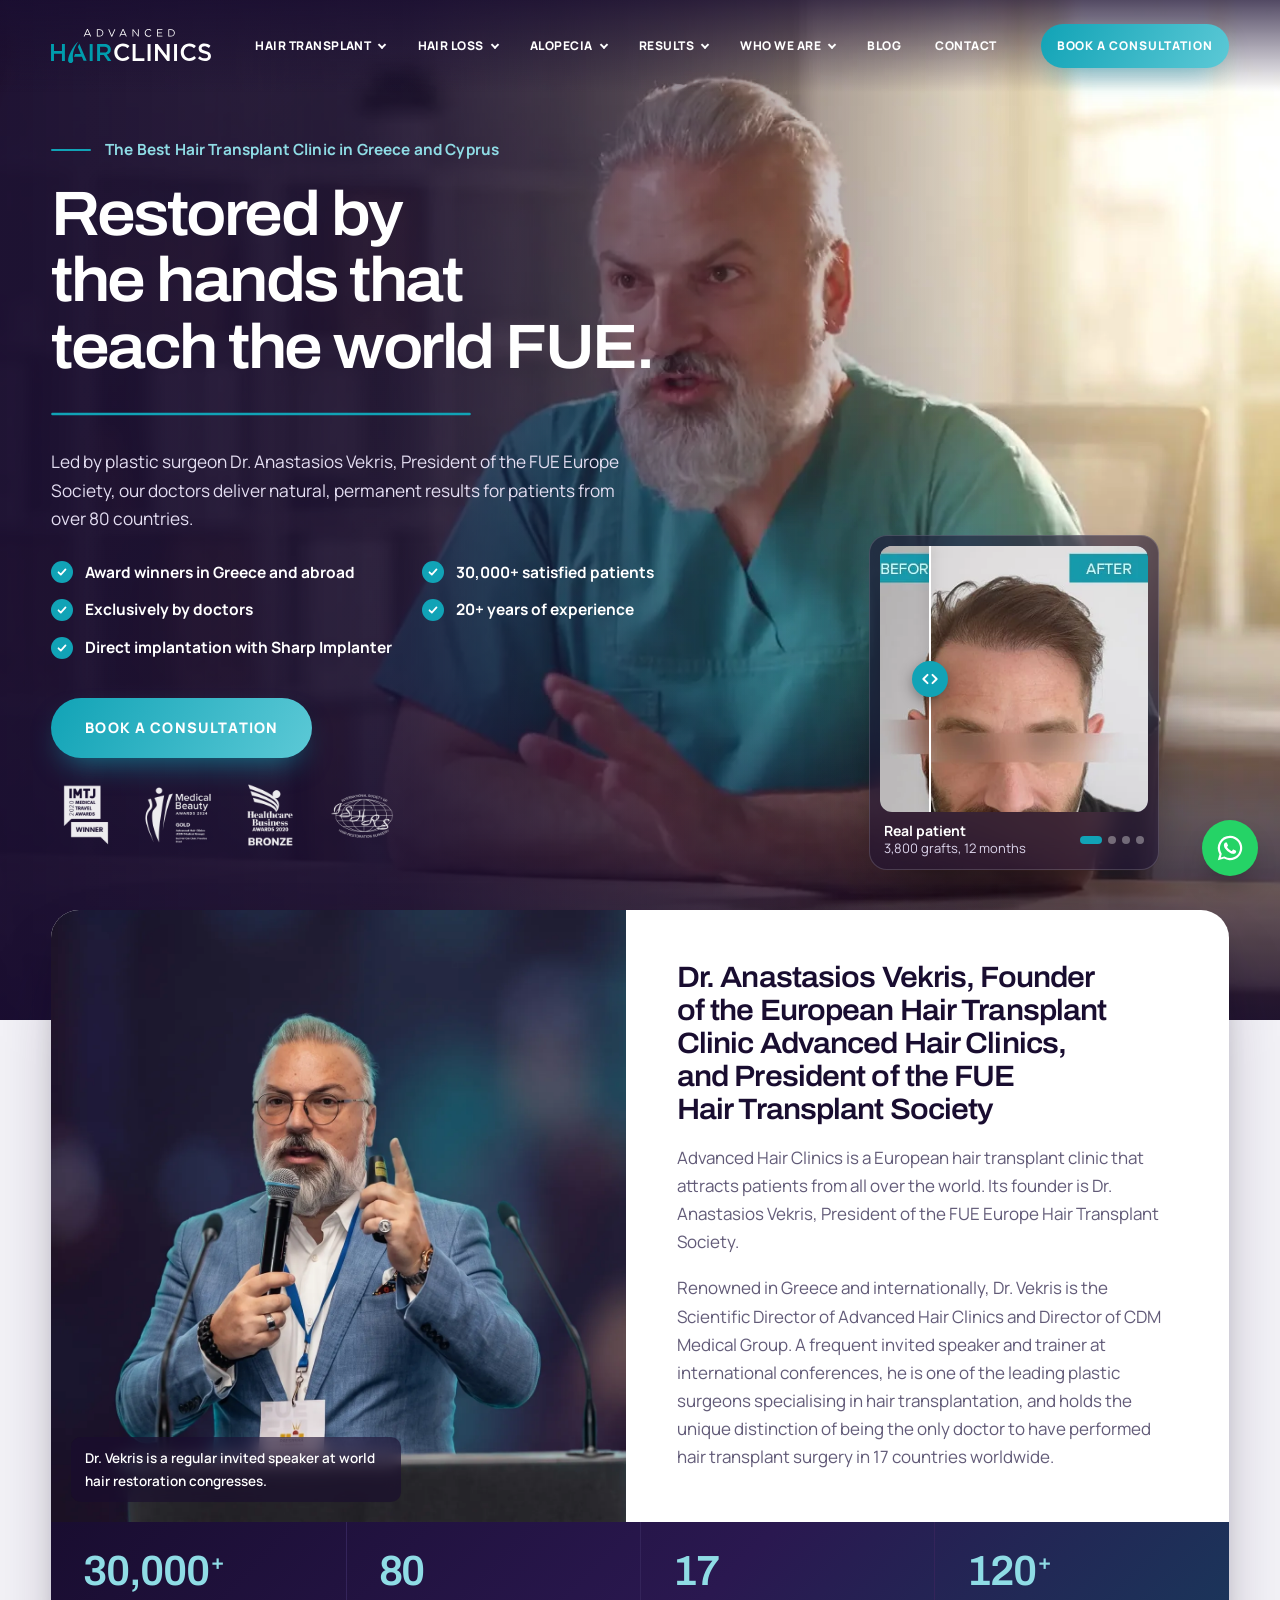
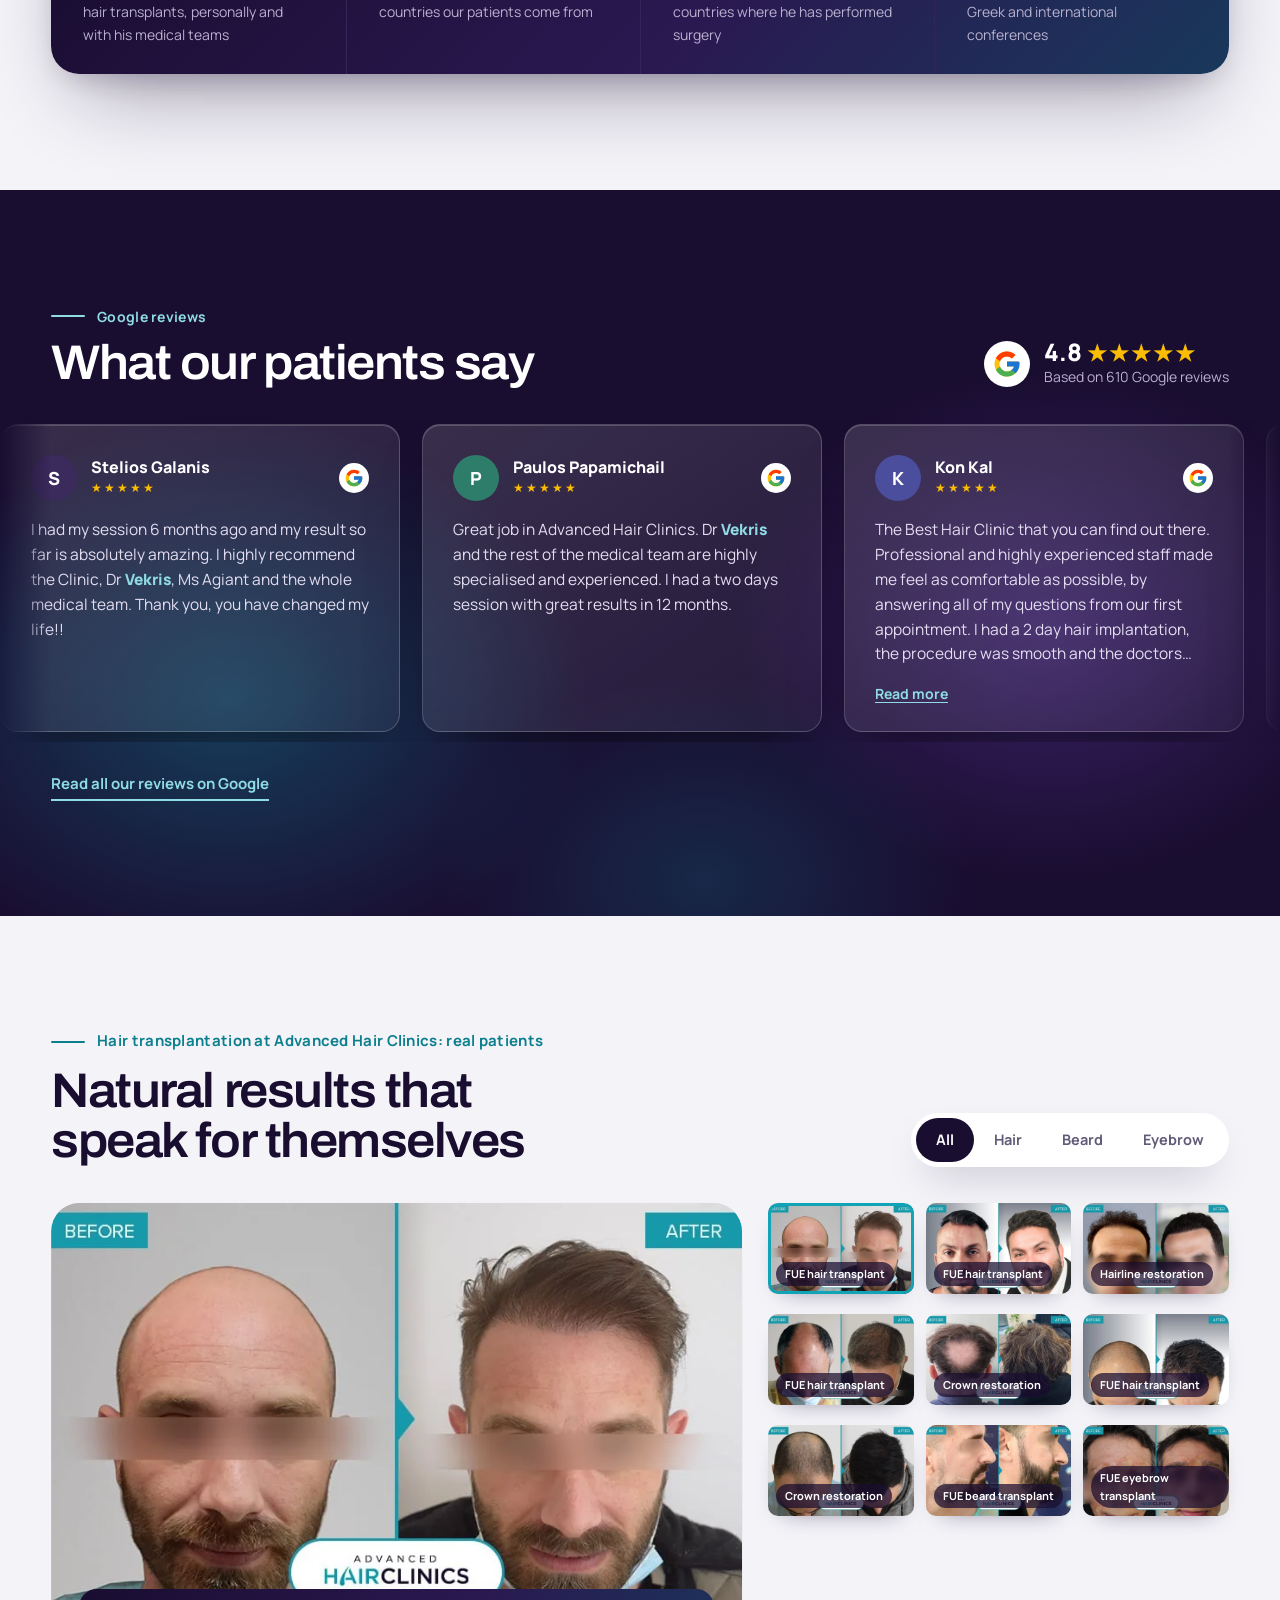
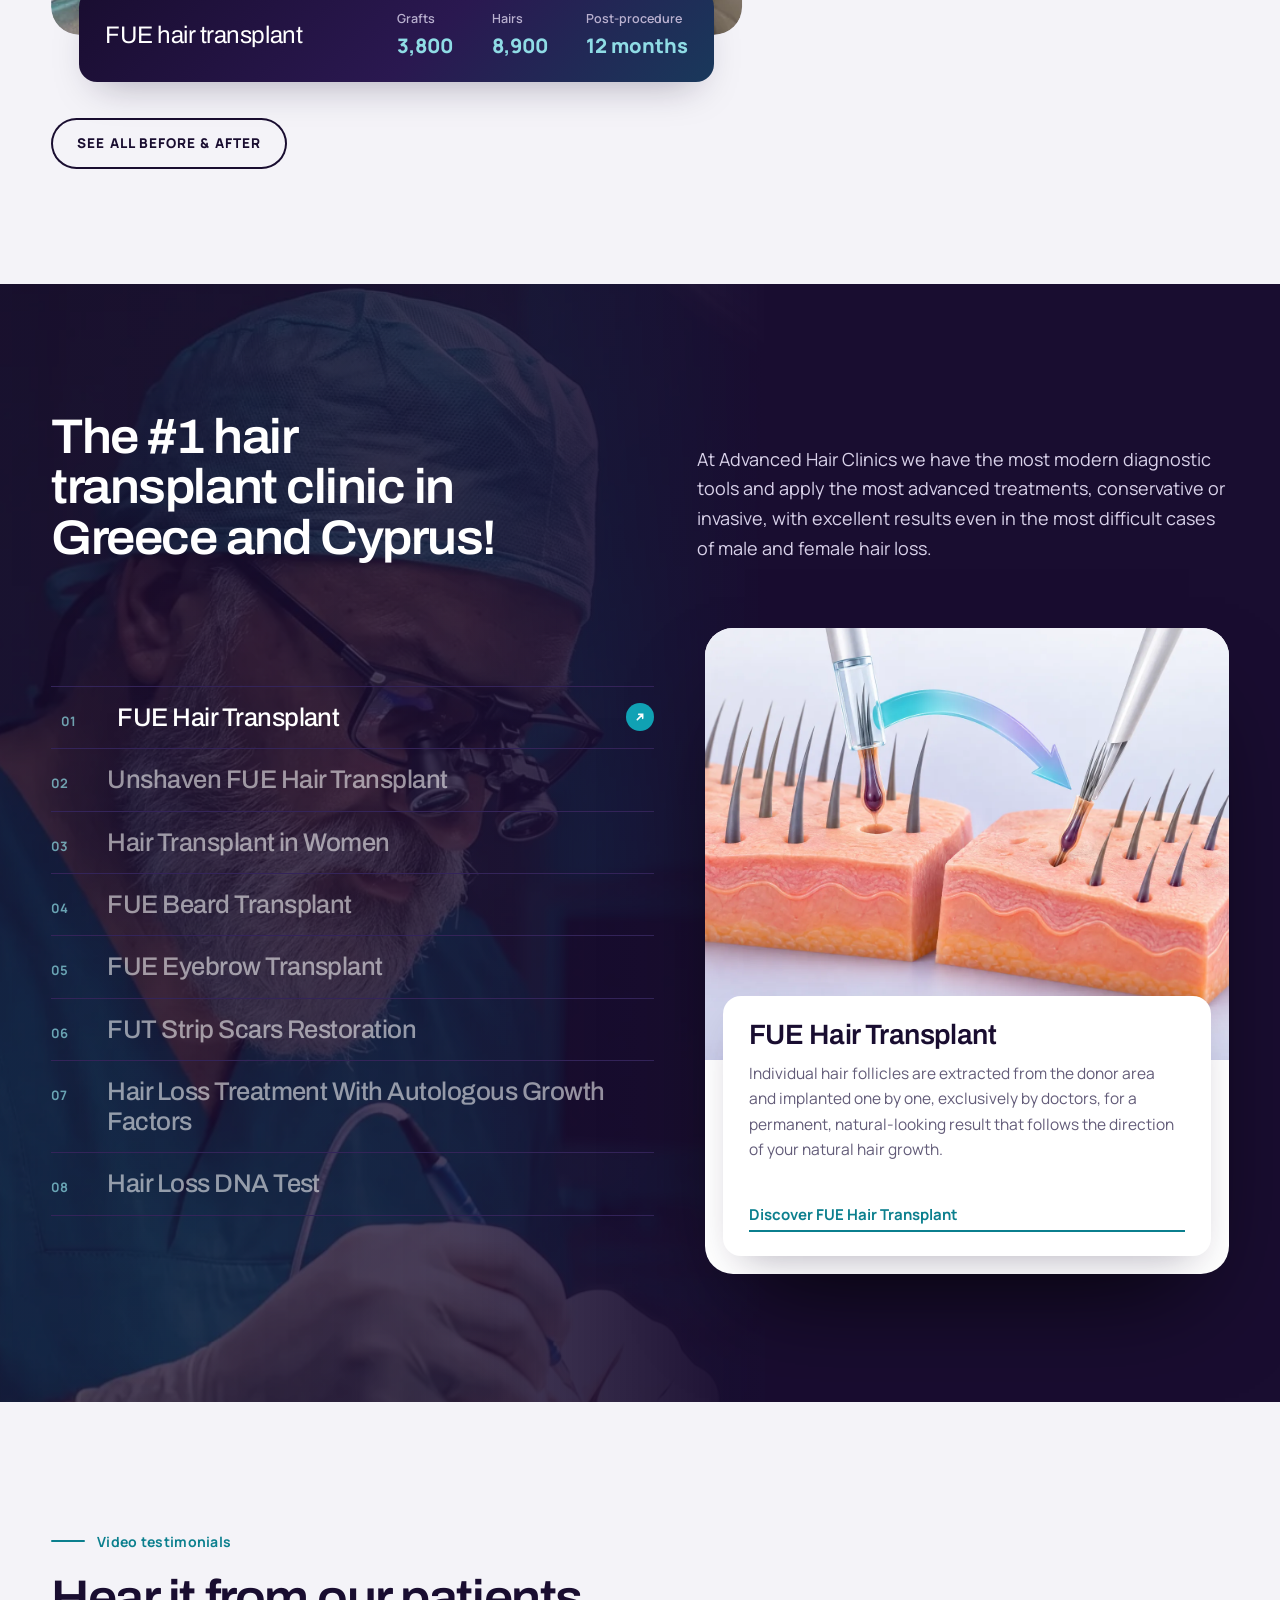
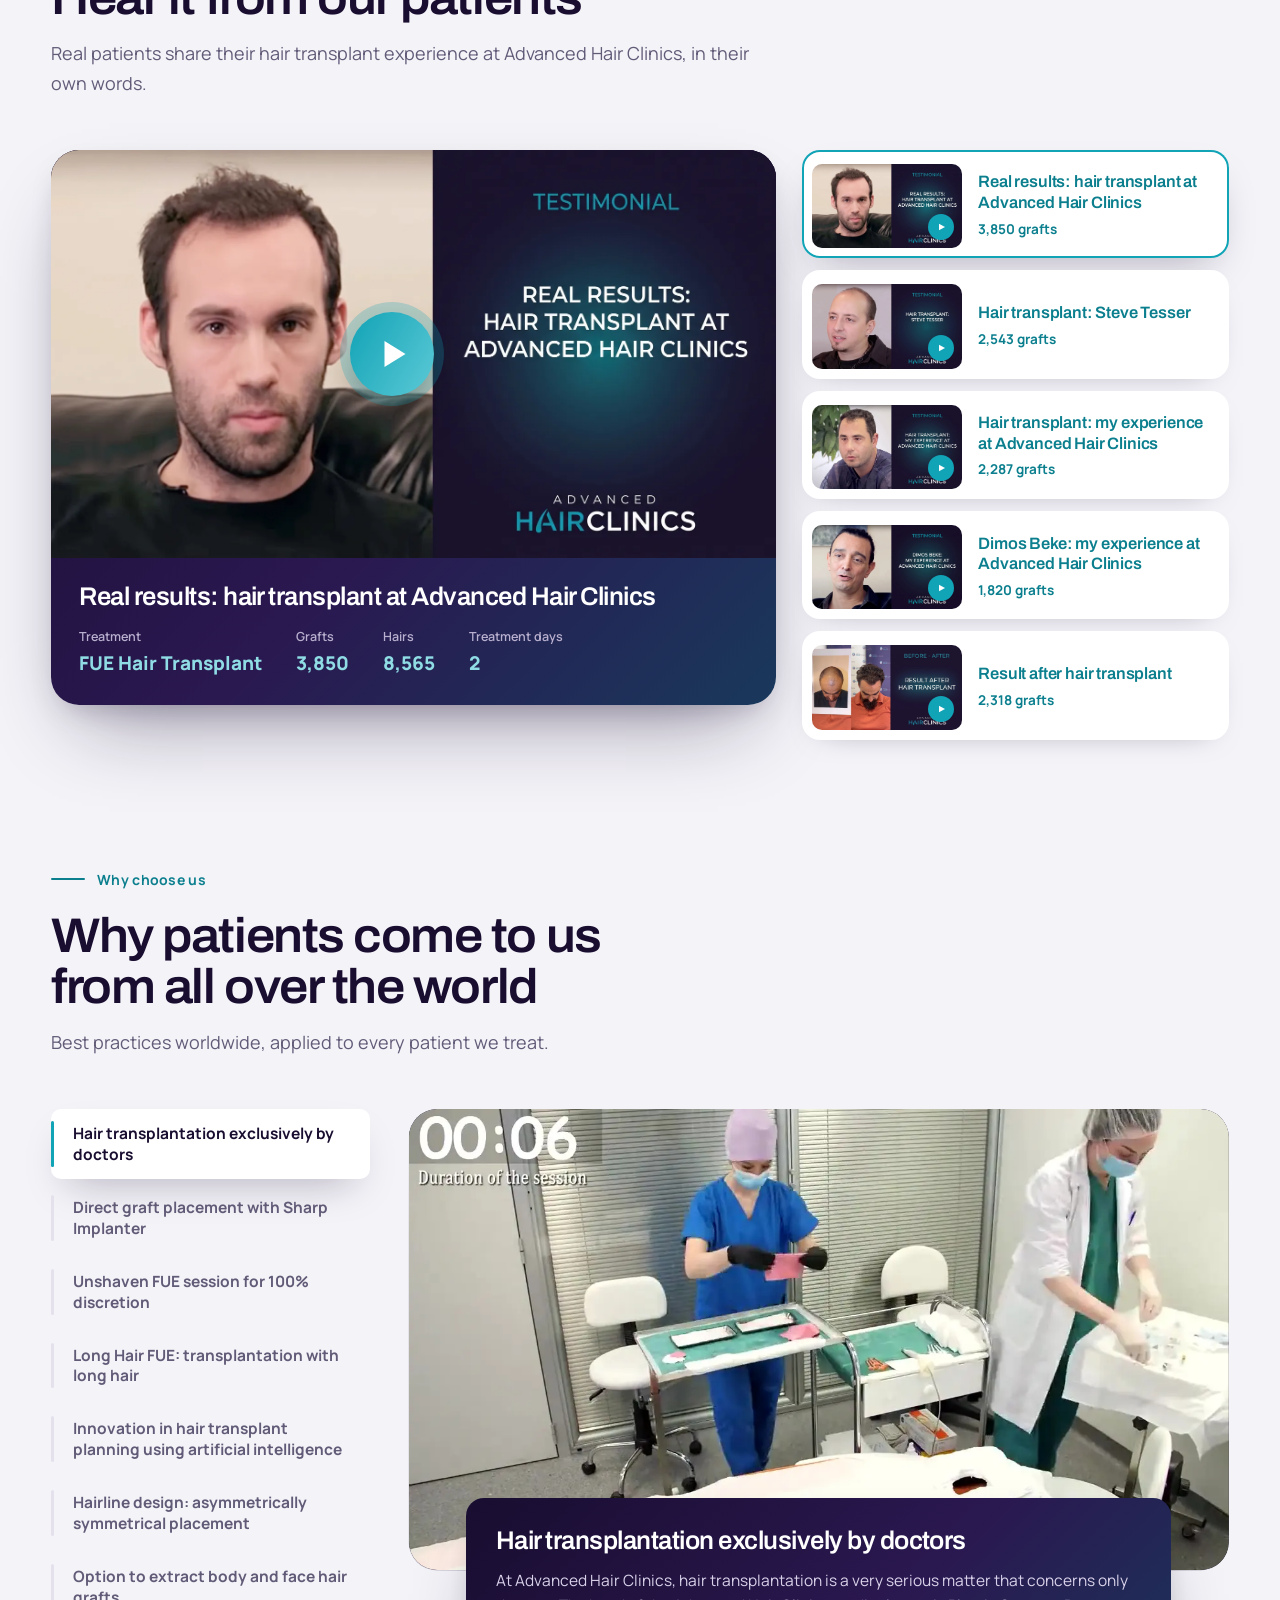
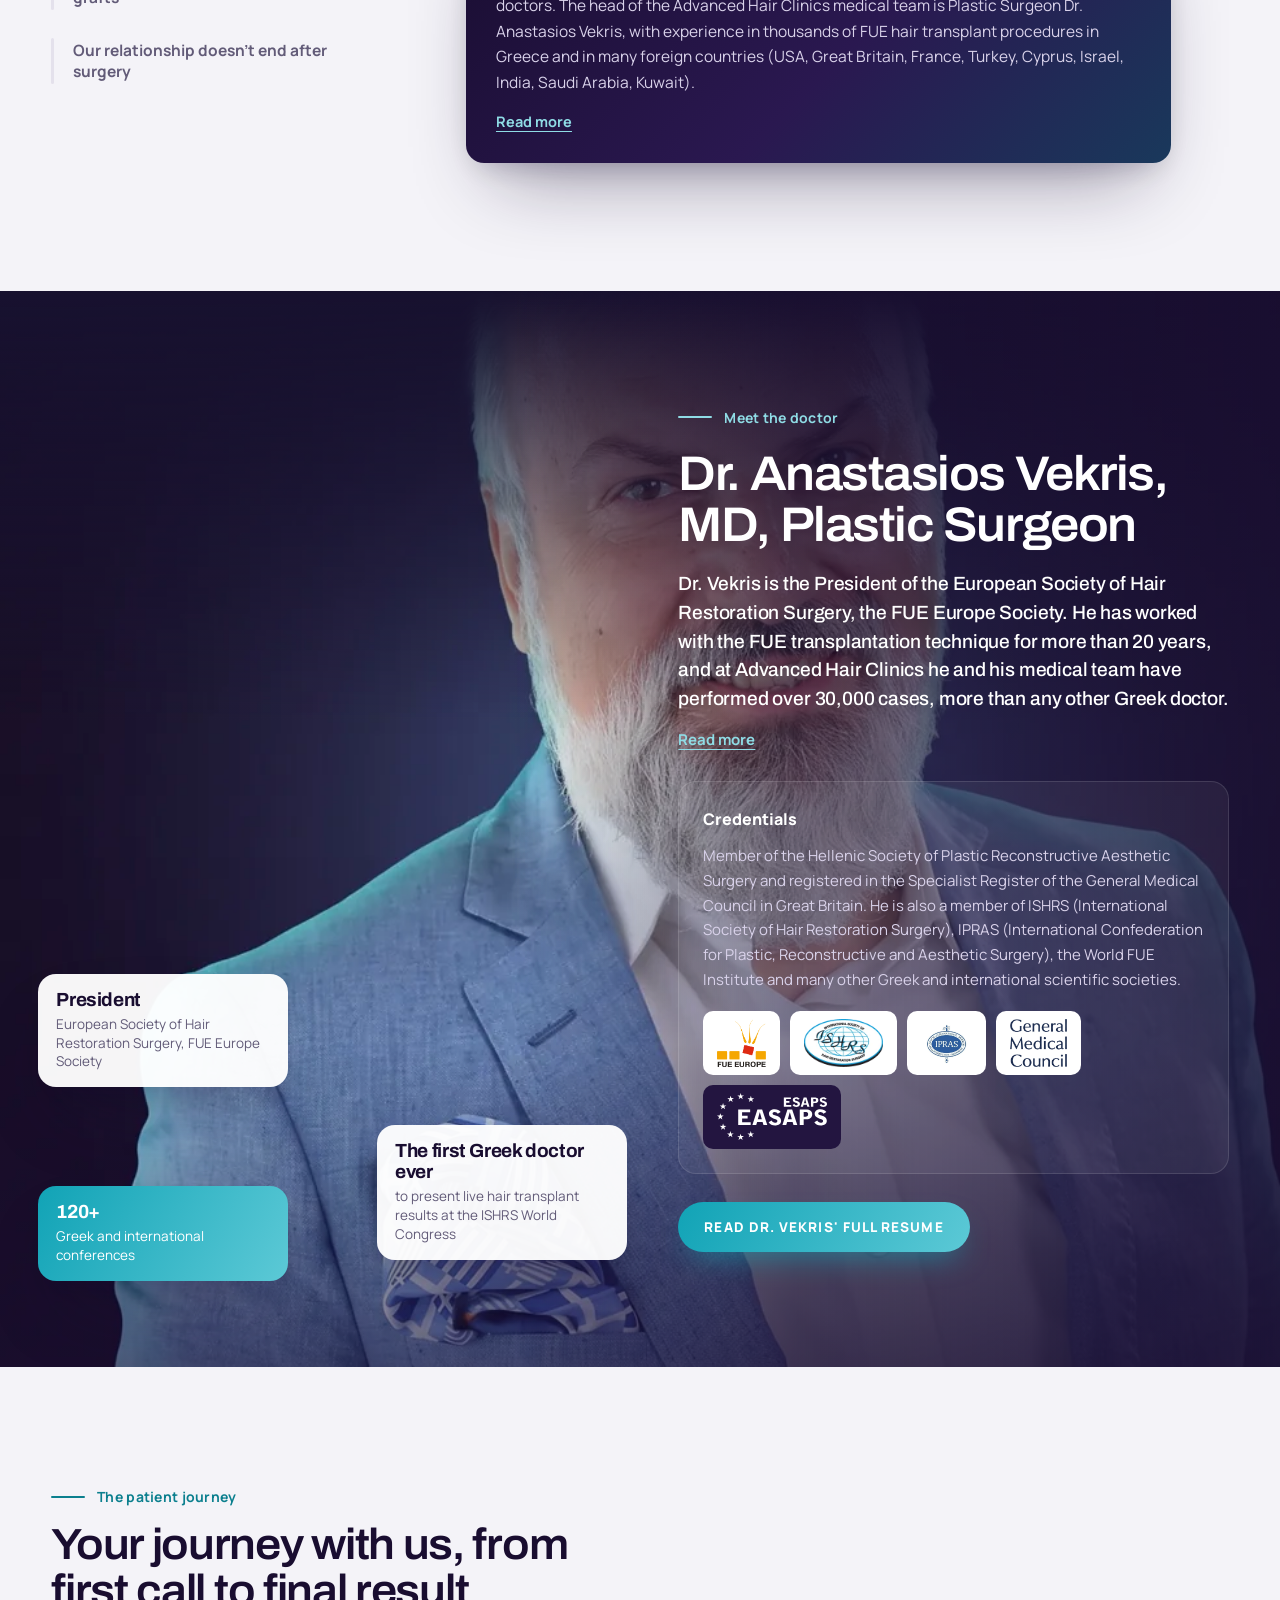
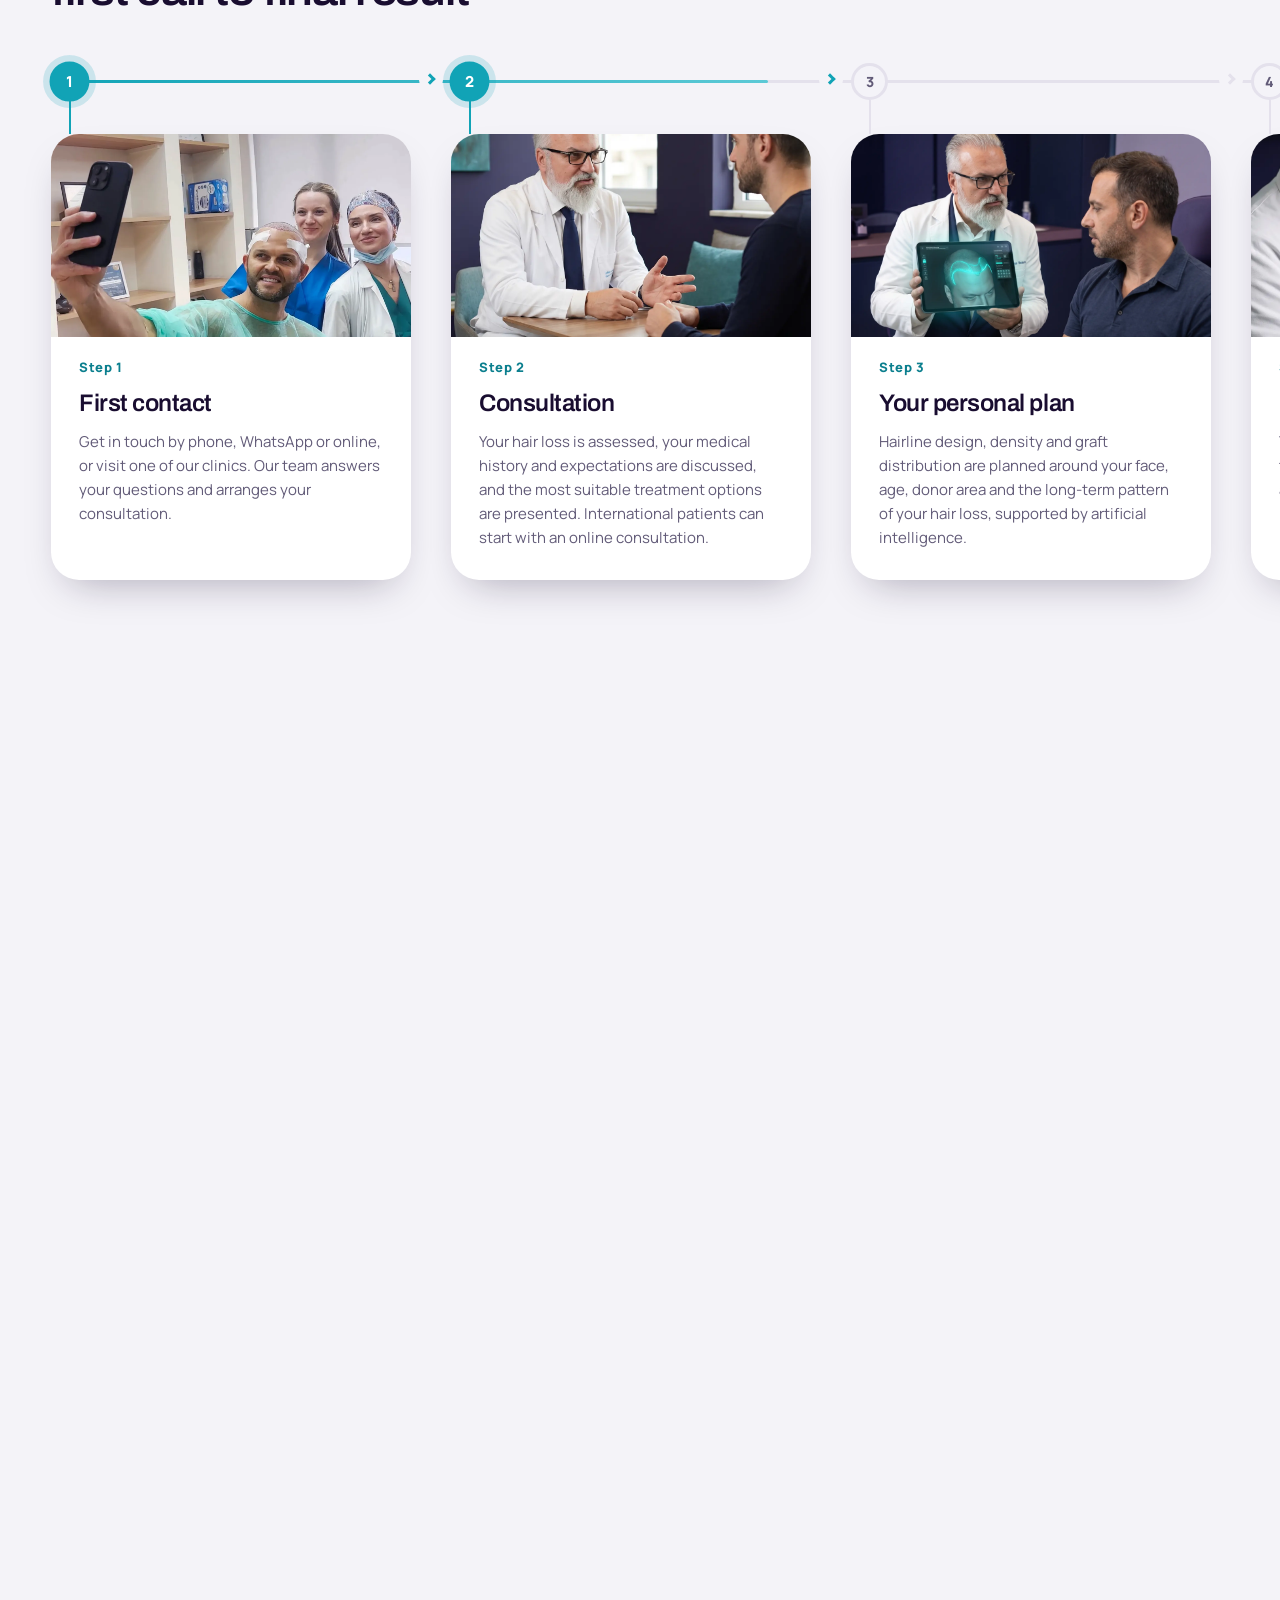
==== index.html @ fc625132 "Add Hair Transplant page Original copy, images and videos from /en/hair-transplant: AI-extended befo" ====
<!doctype html>
<html lang="en">
<head>
<meta charset="utf-8">
<meta name="viewport" content="width=device-width, initial-scale=1">
<meta name="robots" content="noindex, nofollow">
<title>Hair Transplant &amp; Hair Loss Treatments in Greece and Cyprus | Advanced Hair Clinics</title>
<meta name="description" content="The best hair transplant clinic in Greece and Cyprus. FUE hair transplantation exclusively by doctors, led by plastic surgeon Dr. Anastasios Vekris, President of the FUE Europe Society.">
<meta name="theme-color" content="#190D30">
<link rel="icon" href="assets/img/favicon.png">
<link rel="preconnect" href="https://fonts.googleapis.com">
<link rel="preconnect" href="https://fonts.gstatic.com" crossorigin>
<link href="https://fonts.googleapis.com/css2?family=Archivo:ital,wdth,wght@0,100..125,400..800;1,100..125,700..800&family=Manrope:wght@400;500;600;700;800&display=swap" rel="stylesheet">
<link rel="preload" as="image" href="assets/video/hero-poster.webp">
<link rel="stylesheet" href="assets/css/style.css">
</head>
<body>
<a class="skip" href="#main">Skip to main content</a>

<!-- ============ HEADER ============ -->
<header class="site-header" id="top">
  <div class="header-inner">
    <a class="brand" href="#top" aria-label="Advanced Hair Clinics home">
      <img src="assets/img/logo-light.svg" alt="Advanced Hair Clinics" width="190" height="40">
    </a>
    <button class="btn btn-teal header-book-mobile" type="button">Book a consultation</button>

    <nav class="main-nav" aria-label="Main">
      <ul>
        <li class="has-mega"><button type="button" class="mm-top" data-g="transplant" aria-expanded="false" aria-controls="mega">Hair Transplant</button></li>
        <li class="has-mega"><button type="button" class="mm-top" data-g="loss" aria-expanded="false" aria-controls="mega">Hair Loss</button></li>
        <li class="has-mega"><button type="button" class="mm-top" data-g="alopecia" aria-expanded="false" aria-controls="mega">Alopecia</button></li>
        <li class="has-mega"><button type="button" class="mm-top" data-g="results" aria-expanded="false" aria-controls="mega">Results</button></li>
        <li class="has-mega"><button type="button" class="mm-top" data-g="about" aria-expanded="false" aria-controls="mega">Who We Are</button></li>
        <li><a href="/blog/">Blog</a></li>
        <li><a href="/contact-us/">Contact</a></li>
      </ul>
    </nav>

    <div class="header-actions">
      <a class="header-phone" href="tel:+302106980451">
        <span class="header-phone-label">Call us now</span>
        <span class="header-phone-number">+30 210 698 0451</span>
      </a>
      <button class="btn btn-teal header-book" type="button">Book a consultation</button>
      <a class="icon-btn phone-icon" href="tel:+302106980451" aria-label="Call +30 210 698 0451">
        <svg viewBox="0 0 24 24" aria-hidden="true"><path d="M6.6 10.8a15.1 15.1 0 0 0 6.6 6.6l2.2-2.2a1 1 0 0 1 1-.25 11.4 11.4 0 0 0 3.6.57 1 1 0 0 1 1 1V20a1 1 0 0 1-1 1A17 17 0 0 1 3 4a1 1 0 0 1 1-1h3.5a1 1 0 0 1 1 1c0 1.25.2 2.45.57 3.57a1 1 0 0 1-.25 1z"/></svg>
      </a>
      <button class="icon-btn menu-toggle" type="button" aria-label="Open menu" aria-expanded="false" aria-controls="mobile-menu">
        <span></span><span></span><span></span>
      </button>
    </div>
  </div>
  <div class="mega" id="mega" hidden>
    <div class="mega-inner">
      <div class="mega-col">
        <div class="mm-group" data-g="about">
          <p class="mm-h"><a href="/who-we-are/">Who We Are</a></p>
          <ul><li><a href="/who-we-are/">Who We Are</a></li><li><a href="/doctors/">Our Doctors</a></li><li><a href="/hair-transplant-clinics/">Our Clinics</a></li><li><a href="/consultants-hair-transplant-hair-loss/">Consultants</a></li></ul>
        </div>
        <div class="mm-group mm-solo">
          <p class="mm-h"><a href="/blog/">Blog - Articles</a></p>
          <p class="mm-h"><a href="/contact-us/">Contact Us</a></p>
        </div>
      </div>
      <div class="mega-col">
        <div class="mm-group" data-g="loss">
          <p class="mm-h"><a href="/hair-loss/">Hair Loss</a></p>
          <ul><li><a href="/hair-loss/">Hair Loss</a></li><li><span class="mm-off" aria-disabled="true" title="Coming soon">Male Hair Loss</span></li><li><span class="mm-off" aria-disabled="true" title="Coming soon">Female Hair Loss</span></li><li><span class="mm-off" aria-disabled="true" title="Coming soon">Tricopat Hair Loss Treatment</span></li><li><span class="mm-off" aria-disabled="true" title="Coming soon">Hair Loss Treatment With Autologous Growth Factors</span></li><li><span class="mm-off" aria-disabled="true" title="Coming soon">Hair Loss Treatment With Minoxidil</span></li><li><span class="mm-off" aria-disabled="true" title="Coming soon">Scalp Micropigmentation</span></li></ul>
        </div>
        <div class="mm-group" data-g="alopecia">
          <p class="mm-h"><a href="/alopecia/">Alopecia</a></p>
          <ul><li><a href="/alopecia/">Alopecia</a></li><li><span class="mm-off" aria-disabled="true" title="Coming soon">Androgenetic Alopecia</span></li><li><span class="mm-off" aria-disabled="true" title="Coming soon">Alopecia Areata</span></li><li><span class="mm-off" aria-disabled="true" title="Coming soon">Diffuse Alopecia</span></li><li><span class="mm-off" aria-disabled="true" title="Coming soon">Cicatricial Alopecia</span></li><li><span class="mm-off" aria-disabled="true" title="Coming soon">Hair Loss DNA Test</span></li></ul>
        </div>
      </div>
      <div class="mega-col">
        <div class="mm-group" data-g="transplant">
          <p class="mm-h"><a href="/hair-transplant/">Hair Transplant</a></p>
          <ul><li><a href="/hair-transplant/">Hair Transplant</a></li><li><a href="/fue-hair-transplant/">FUE Hair Transplant</a></li><li><span class="mm-off" aria-disabled="true" title="Coming soon">FUE Beard Transplant</span></li><li><span class="mm-off" aria-disabled="true" title="Coming soon">FUE Eyebrow Transplant</span></li><li><span class="mm-off" aria-disabled="true" title="Coming soon">Leukotrichia</span></li><li><span class="mm-off" aria-disabled="true" title="Coming soon">FUT Strip Hair Transplant</span></li><li><span class="mm-off" aria-disabled="true" title="Coming soon">FUT Strip Scars Restoration</span></li><li><span class="mm-off" aria-disabled="true" title="Coming soon">Unshaven FUE Hair Transplant</span></li><li><span class="mm-off" aria-disabled="true" title="Coming soon">Hair Transplant in Women</span></li><li><span class="mm-off" aria-disabled="true" title="Coming soon">Hair Transplant Timeline Month by Month</span></li></ul>
        </div>
        <div class="mm-group" data-g="results">
          <p class="mm-h"><a href="/before-after-results/">Before-After Results</a></p>
          <ul><li><a href="/before-after-results/#fue-hair-transplant">Hair Transplant Results</a></li><li><a href="/before-after-results/#eyebrow-transplant">Eyebrow Transplant Results</a></li><li><a href="/before-after-results/#beard-transplant">Beard Transplant Results</a></li><li><a href="/before-after-results/#unshaven-fue-hair-transplant">Unshaven Hair Transplant Results</a></li><li><a href="/before-after-results/#autologous-hair-mesotherapy">Autologous Hair Mesotherapy Results</a></li><li><a href="/before-after-results/#scalp-micropigmentation">Scalp Micropigmentation Results</a></li></ul>
        </div>
      </div>
      <a class="mega-card" href="/plastic-surgeon-dr-anastasios-vekris/">
        <img src="/assets/img/about/doctors/anastasios-vekris.webp" alt="" width="720" height="720" loading="lazy">
        <span class="mc-k">Scientific Director</span>
        <span class="mc-t">Dr. Anastasios Vekris</span>
        <span class="mc-p">Plastic surgeon and President of the FUE Europe Society.</span>
        <span class="text-link light">Meet Dr. Vekris</span>
      </a>
    </div>
  </div>
</header>

<!-- Mobile menu -->
<div class="mobile-menu" id="mobile-menu" hidden>
  <nav aria-label="Mobile">
    <details>
      <summary>Who We Are</summary>
      <a href="/who-we-are/">Who We Are</a><a href="/doctors/">Our Doctors</a><a href="/hair-transplant-clinics/">Our Clinics</a><a href="/consultants-hair-transplant-hair-loss/">Consultants</a>
    </details>
    <details>
      <summary>Hair Transplant</summary>
      <a href="/hair-transplant/">Hair Transplant</a><a href="/fue-hair-transplant/">FUE Hair Transplant</a><span class="mm-off" aria-disabled="true" title="Coming soon">FUE Beard Transplant</span><span class="mm-off" aria-disabled="true" title="Coming soon">FUE Eyebrow Transplant</span><span class="mm-off" aria-disabled="true" title="Coming soon">Leukotrichia</span><span class="mm-off" aria-disabled="true" title="Coming soon">FUT Strip Hair Transplant</span><span class="mm-off" aria-disabled="true" title="Coming soon">FUT Strip Scars Restoration</span><span class="mm-off" aria-disabled="true" title="Coming soon">Unshaven FUE Hair Transplant</span><span class="mm-off" aria-disabled="true" title="Coming soon">Hair Transplant in Women</span><span class="mm-off" aria-disabled="true" title="Coming soon">Hair Transplant Timeline Month by Month</span>
    </details>
    <details>
      <summary>Hair Loss</summary>
      <a href="/hair-loss/">Hair Loss</a><span class="mm-off" aria-disabled="true" title="Coming soon">Male Hair Loss</span><span class="mm-off" aria-disabled="true" title="Coming soon">Female Hair Loss</span><span class="mm-off" aria-disabled="true" title="Coming soon">Tricopat Hair Loss Treatment</span><span class="mm-off" aria-disabled="true" title="Coming soon">Hair Loss Treatment With Autologous Growth Factors</span><span class="mm-off" aria-disabled="true" title="Coming soon">Hair Loss Treatment With Minoxidil</span><span class="mm-off" aria-disabled="true" title="Coming soon">Scalp Micropigmentation</span>
    </details>
    <details>
      <summary>Alopecia</summary>
      <a href="/alopecia/">Alopecia</a><span class="mm-off" aria-disabled="true" title="Coming soon">Androgenetic Alopecia</span><span class="mm-off" aria-disabled="true" title="Coming soon">Alopecia Areata</span><span class="mm-off" aria-disabled="true" title="Coming soon">Diffuse Alopecia</span><span class="mm-off" aria-disabled="true" title="Coming soon">Cicatricial Alopecia</span><span class="mm-off" aria-disabled="true" title="Coming soon">Hair Loss DNA Test</span>
    </details>
    <details>
      <summary>Before-After Results</summary>
      <a href="/before-after-results/#fue-hair-transplant">Hair Transplant Results</a><a href="/before-after-results/#eyebrow-transplant">Eyebrow Transplant Results</a><a href="/before-after-results/#beard-transplant">Beard Transplant Results</a><a href="/before-after-results/#unshaven-fue-hair-transplant">Unshaven Hair Transplant Results</a><a href="/before-after-results/#autologous-hair-mesotherapy">Autologous Hair Mesotherapy Results</a><a href="/before-after-results/#scalp-micropigmentation">Scalp Micropigmentation Results</a>
    </details>
    <a href="/plastic-surgeon-dr-anastasios-vekris/">Dr Vekris</a>
    <a href="/blog/">Blog</a>
    <a href="/contact-us/">Contact</a>
  </nav>
  <div class="mobile-menu-foot">
    <a class="header-phone" href="tel:+302106980451">
      <span class="header-phone-label">Call us now</span>
      <span class="header-phone-number">+30 210 698 0451</span>
    </a>
    <button class="btn btn-teal" type="button">Book a consultation</button>
  </div>
</div>

<main id="main">

<!-- ============ HERO ============ -->
<section class="hero" aria-label="Introduction">
  <video class="hero-video" autoplay muted loop playsinline preload="auto" poster="assets/video/hero-poster.webp" aria-hidden="true">
    <source src="assets/video/hero.mp4" type="video/mp4">
  </video>
  <div class="hero-shade" aria-hidden="true"></div>

  <div class="hero-content">
    <h1 class="hero-eyebrow">The Best Hair Transplant Clinic in Greece and Cyprus</h1>
    <p class="hero-title">
      <span class="line"><span>Restored by</span></span>
      <span class="line"><span>the hands that</span></span>
      <span class="line"><span>teach the world FUE.</span></span>
    </p>
    <svg class="hairline hero-hairline" viewBox="0 0 600 4" preserveAspectRatio="none" aria-hidden="true">
      <path d="M2 2 H598"/>
    </svg>
    <p class="hero-sub">Led by plastic surgeon Dr. Anastasios Vekris, President of the FUE Europe Society, our doctors deliver natural, permanent results for patients from over 80 countries.</p>
    <ul class="hero-points">
      <li>Award winners in Greece and abroad</li>
      <li>30,000+ satisfied patients</li>
      <li>Exclusively by doctors</li>
      <li>20+ years of experience</li>
      <li>Direct implantation with Sharp Implanter</li>
    </ul>
    <div class="hero-cta">
      <button class="btn btn-teal btn-lg" type="button">Book a consultation</button>
      <ul class="hero-awards" aria-label="Awards and certifications">
        <li><img src="assets/img/awards/imtj-2020.webp" alt="IMTJ Medical Travel Awards 2020 winner" width="120" height="120"></li>
        <li><img src="assets/img/awards/medical-beauty-2024.webp" alt="Medical Beauty Awards 2024 Gold, Best Hair Clinic Chain" width="120" height="120"></li>
        <li><img src="assets/img/awards/healthcare-business-2020.webp" alt="Healthcare Business Awards 2020 Bronze" width="120" height="120"></li>
        <li><img src="assets/img/awards/ishrs.webp" alt="International Society of Hair Restoration Surgery" width="120" height="120"></li>
      </ul>
    </div>
  </div>

  <aside class="hero-ba" aria-label="Before and after results">
    <div class="hba-stage" style="--pos: 50%">
      <img class="hba-after" src="assets/img/ba-split/hair-transplant-085-a-after.webp" alt="After an FUE hair transplant" width="382" height="380">
      <img class="hba-before" src="assets/img/ba-split/hair-transplant-085-a-before.webp" alt="Before an FUE hair transplant" width="382" height="380">
      <span class="hba-handle" aria-hidden="true"></span>
      <input class="hba-range" type="range" min="0" max="100" value="50" aria-label="Drag to compare before and after">
    </div>
    <div class="hba-foot">
      <p class="hba-caption"><strong>Real patient</strong> <span id="hba-meta">3,800 grafts, 12 months</span></p>
      <div class="hba-dots" role="group" aria-label="Choose a case"></div>
    </div>
  </aside>
</section>

<!-- ============ AUTHORITY (overlapping) ============ -->
<section class="authority" aria-labelledby="authority-title">
  <div class="authority-card">
    <figure class="authority-media">
      <img src="assets/img/doc/fue-europe-speech.webp" alt="Dr. Anastasios Vekris speaking at the FUE Europe annual meeting" loading="lazy" width="2000" height="1342">
      <figcaption>Dr. Vekris is a regular invited speaker at world hair restoration congresses.</figcaption>
    </figure>
    <div class="authority-text">
      <h2 id="authority-title" class="h2">Dr. Anastasios Vekris, Founder of the European Hair Transplant Clinic Advanced Hair Clinics, and President of the FUE Hair Transplant Society</h2>
      <p>Advanced Hair Clinics is a European hair transplant clinic that attracts patients from all over the world. Its founder is Dr. Anastasios Vekris, President of the FUE Europe Hair Transplant Society.</p>
      <p>Renowned in Greece and internationally, Dr. Vekris is the Scientific Director of Advanced Hair Clinics and Director of CDM Medical Group. A frequent invited speaker and trainer at international conferences, he is one of the leading plastic surgeons specialising in hair transplantation, and holds the unique distinction of being the only doctor to have performed hair transplant surgery in 17 countries worldwide.</p>
    </div>
    <dl class="authority-stats">
      <div><dt><span data-count="30000">30,000</span><small>+</small></dt><dd>hair transplants, personally and with his medical teams</dd></div>
      <div><dt><span data-count="80">80</span></dt><dd>countries our patients come from</dd></div>
      <div><dt><span data-count="17">17</span></dt><dd>countries where he has performed surgery</dd></div>
      <div><dt><span data-count="120">120</span><small>+</small></dt><dd>Greek and international conferences</dd></div>
    </dl>
  </div>
</section>

<!-- ============ REVIEWS ============ -->
<section class="reviews" aria-labelledby="reviews-title">
  <div class="reviews-inner">
    <div class="reviews-main">
      <div class="reviews-top">
        <div class="reviews-title">
          <p class="kicker">Google reviews</p>
          <h2 id="reviews-title" class="h2">What our patients say</h2>
        </div>
        <div class="reviews-score">
          <svg class="g-logo" viewBox="0 0 48 48" aria-hidden="true"><path fill="#FFC107" d="M43.6 20.5H42V20H24v8h11.3C33.7 32.7 29.2 36 24 36c-6.6 0-12-5.4-12-12s5.4-12 12-12c3.1 0 5.8 1.2 7.9 3.1l5.7-5.7C34 6.1 29.3 4 24 4 13 4 4 13 4 24s9 20 20 20 20-9 20-20c0-1.3-.1-2.4-.4-3.5z"/><path fill="#FF3D00" d="m6.3 14.7 6.6 4.8C14.7 15.1 19 12 24 12c3.1 0 5.8 1.2 7.9 3.1l5.7-5.7C34 6.1 29.3 4 24 4 16.3 4 9.7 8.3 6.3 14.7z"/><path fill="#4CAF50" d="M24 44c5.2 0 9.9-2 13.4-5.2l-6.2-5.2C29.2 35.1 26.7 36 24 36c-5.2 0-9.6-3.3-11.3-8l-6.5 5C9.5 39.6 16.2 44 24 44z"/><path fill="#1976D2" d="M43.6 20.5H42V20H24v8h11.3a12 12 0 0 1-4.1 5.6l6.2 5.2C37 39.2 44 34 44 24c0-1.3-.1-2.4-.4-3.5z"/></svg>
          <div>
            <p class="rs-num">4.8 <span class="stars" aria-hidden="true">★★★★★</span></p>
            <p class="rs-count">Based on 610 Google reviews</p>
          </div>
        </div>
      </div>

      <div class="reviews-viewport" aria-label="Patient reviews">
        <ul class="reviews-track" id="reviews-track"></ul>
      </div>
      <div class="reviews-foot">
        <a class="text-link" href="https://www.google.com/search?q=Advanced+Hair+Clinics+reviews" target="_blank" rel="noopener">Read all our reviews on Google</a>
      </div>
    </div>
  </div>
</section>

<!-- ============ BEFORE & AFTER ============ -->
<section class="results" id="results" aria-labelledby="results-title">
  <div class="results-head">
    <div>
      <h2 class="kicker results-eyebrow">Hair transplantation at Advanced Hair Clinics: real patients</h2>
      <p id="results-title" class="h2">Natural results that speak for themselves</p>
    </div>
    <div class="filter" role="tablist" aria-label="Filter results">
      <button role="tab" aria-selected="true" data-filter="all">All</button>
      <button role="tab" aria-selected="false" data-filter="hair">Hair</button>
      <button role="tab" aria-selected="false" data-filter="beard">Beard</button>
      <button role="tab" aria-selected="false" data-filter="eyebrow">Eyebrow</button>
    </div>
  </div>

  <div class="results-grid">
    <figure class="ba-feature">
      <div class="ba-frame">
        <img id="ba-main" src="assets/img/ba/hair-transplant-085-a.webp" alt="Before and after FUE hair transplant, case 085" width="1000" height="625">
      </div>
      <figcaption class="ba-caption">
        <span class="ba-type" id="ba-type">FUE hair transplant</span>
        <dl>
          <div><dt>Grafts</dt><dd id="ba-grafts">3,200</dd></div>
          <div><dt>Hairs</dt><dd id="ba-hairs">7,300</dd></div>
          <div><dt>Post-procedure</dt><dd id="ba-months">12 months</dd></div>
        </dl>
      </figcaption>
    </figure>
    <ul class="ba-thumbs" id="ba-thumbs"></ul>
  </div>
  <a class="btn btn-outline" href="#results">See all before &amp; after</a>
</section>

<!-- ============ SERVICES ============ -->
<section class="services" id="services" aria-labelledby="services-title">
  <div class="services-bg" aria-hidden="true"><img src="assets/img/gen/surgery.webp" alt="" loading="lazy"></div>
  <div class="services-inner">
    <div class="services-intro">
      <h2 id="services-title" class="h2">The #1 hair transplant clinic in Greece and Cyprus!</h2>
      <p>At Advanced Hair Clinics we have the most modern diagnostic tools and apply the most advanced treatments, conservative or invasive, with excellent results even in the most difficult cases of male and female hair loss.</p>
    </div>
    <div class="services-stage">
      <ol class="service-list" id="service-list"></ol>
      <article class="service-card" id="service-card" aria-live="polite">
        <div class="service-card-img"><img id="service-img" src="assets/img/gen/svc-fue.webp" alt="" loading="lazy"></div>
        <div class="service-card-body">
          <h3 id="service-name">FUE Hair Transplant</h3>
          <p id="service-desc"></p>
          <a class="text-link" href="#services" id="service-link">Discover FUE Hair Transplant</a>
        </div>
      </article>
    </div>
  </div>
</section>

<!-- ============ VIDEO TESTIMONIALS ============ -->
<section class="vt" id="video-testimonials" aria-labelledby="vt-title">
  <div class="vt-head">
    <p class="kicker">Video testimonials</p>
    <h2 id="vt-title" class="h2">Hear it from our patients</h2>
    <p class="vt-lead">Real patients share their hair transplant experience at Advanced Hair Clinics, in their own words.</p>
  </div>
  <div class="vt-body">
    <article class="vt-feature">
      <div class="vt-player" id="vt-player">
        <button type="button" class="vt-poster" id="vt-poster" aria-label="Play video">
          <img id="vt-img" src="" alt="" width="1600" height="900">
          <span class="vt-play" aria-hidden="true"></span>
        </button>
      </div>
      <div class="vt-info">
        <h3 id="vt-name"></h3>
        <dl class="vt-stats" id="vt-stats"></dl>
      </div>
    </article>
    <ul class="vt-list" id="vt-list" aria-label="More video testimonials"></ul>
  </div>
</section>

<!-- ============ WHY CHOOSE US ============ -->
<section class="why" aria-labelledby="why-title">
  <div class="why-head">
    <p class="kicker">Why choose us</p>
    <h2 id="why-title" class="h2">Why patients come to us from all over the world</h2>
    <p class="why-lead">Best practices worldwide, applied to every patient we treat.</p>
  </div>
  <div class="why-body">
    <div class="why-tabs" role="tablist" aria-label="Why choose us" id="why-tabs"></div>
    <div class="why-stage">
      <div class="why-media" id="why-media"></div>
      <div class="why-panel" id="why-panel" role="tabpanel" aria-live="polite"></div>
    </div>
  </div>
</section>

<!-- ============ MEET DR VEKRIS ============ -->
<section class="meet" id="dr-vekris" aria-labelledby="meet-title">
  <picture class="meet-bg">
    <source media="(max-width: 1120px)" srcset="assets/img/doc/vekris-meet-bg-mobile.webp">
    <img src="assets/img/doc/vekris-meet-bg.webp" alt="Plastic surgeon Dr. Anastasios Vekris" width="2400" height="1340" loading="lazy">
  </picture>
  <div class="meet-cover">
    <div class="meet-tag tag-a"><strong>President</strong><span>European Society of Hair Restoration Surgery, FUE Europe Society</span></div>
    <div class="meet-tag tag-b"><strong>The first Greek doctor ever</strong><span>to present live hair transplant results at the ISHRS World Congress</span></div>
    <div class="meet-tag tag-c"><strong>120+</strong><span>Greek and international conferences</span></div>
  </div>
  <div class="meet-text">
    <p class="kicker">Meet the doctor</p>
    <h2 id="meet-title" class="h2">Dr. Anastasios Vekris, MD, Plastic Surgeon</h2>
    <p class="meet-lead">Dr. Vekris is the President of the European Society of Hair Restoration Surgery, the FUE Europe Society. He has worked with the FUE transplantation technique for more than 20 years, and at Advanced Hair Clinics he and his medical team have performed over 30,000 cases, more than any other Greek doctor.</p>
    <div class="meet-more" id="meet-more" hidden>
      <p>He has been invited as a speaker, trainer and coordinator at many Greek and international medical events and conferences, and has published numerous scientific papers on plastic and aesthetic surgery and hair transplantation, taking part in more than 120 Greek and international conferences. For several years he was an invited speaker at round tables at the World Congress of the International Society of Hair Restoration Surgery, as a world-class specialist in the FUE hair transplant technique.</p>
      <p>His scientific papers have been published in authoritative Greek and international medical journals. He has written articles for daily newspapers and many magazines, and has appeared as a guest on numerous TV shows of medical interest. Dr. Vekris continues to contribute actively with his scientific research, presented at major international conferences.</p>
    </div>
    <button type="button" class="meet-toggle" aria-expanded="false" aria-controls="meet-more">Read more</button>
    <div class="credentials">
      <h3>Credentials</h3>
      <p>Member of the Hellenic Society of Plastic Reconstructive Aesthetic Surgery and registered in the Specialist Register of the General Medical Council in Great Britain. He is also a member of ISHRS (International Society of Hair Restoration Surgery), IPRAS (International Confederation for Plastic, Reconstructive and Aesthetic Surgery), the World FUE Institute and many other Greek and international scientific societies.</p>
      <ul class="assoc-logos" aria-label="Memberships">
        <li><img src="assets/img/assoc/fue-europe.webp" alt="FUE Europe" loading="lazy"></li>
        <li><img src="assets/img/assoc/ishrs.webp" alt="ISHRS" loading="lazy"></li>
        <li><img src="assets/img/assoc/ipras.webp" alt="IPRAS" loading="lazy"></li>
        <li><img src="assets/img/assoc/gmc.webp" alt="General Medical Council" loading="lazy"></li>
        <li class="light"><img src="assets/img/assoc/easaps.svg" alt="EASAPS" loading="lazy"></li>
      </ul>
    </div>
    <a class="btn btn-teal" href="#dr-vekris">Read Dr. Vekris' full resume</a>
  </div>
</section>

<!-- ============ JOURNEY ============ -->
<section class="journey" aria-labelledby="journey-title">
  <div class="journey-pin">
    <div class="journey-head">
      <p class="kicker">The patient journey</p>
      <h2 id="journey-title" class="h2">Your journey with us, from first call to final result</h2>
      <div class="journey-bar" aria-hidden="true"><span></span></div>
    </div>
    <ol class="journey-track" id="journey-track">
      <li class="j-card">
        <img src="assets/img/why/support-team.webp" alt="Our patient support team" loading="lazy">
        <span class="j-step">Step 1</span>
        <h3>First contact</h3>
        <p>Get in touch by phone, WhatsApp or online, or visit one of our clinics. Our team answers your questions and arranges your consultation.</p>
      </li>
      <li class="j-card">
        <img src="assets/img/gen/consultation.webp" alt="A doctor assessing a patient during a consultation" loading="lazy">
        <span class="j-step">Step 2</span>
        <h3>Consultation</h3>
        <p>Your hair loss is assessed, your medical history and expectations are discussed, and the most suitable treatment options are presented. International patients can start with an online consultation.</p>
      </li>
      <li class="j-card">
        <img src="assets/img/gen/ai-tablet.webp" alt="A personalised hair transplant plan shown on a tablet" loading="lazy">
        <span class="j-step">Step 3</span>
        <h3>Your personal plan</h3>
        <p>Hairline design, density and graft distribution are planned around your face, age, donor area and the long-term pattern of your hair loss, supported by artificial intelligence.</p>
      </li>
      <li class="j-card">
        <img src="assets/img/gen/hairline-design.webp" alt="Hairline design before the procedure" loading="lazy">
        <span class="j-step">Step 4</span>
        <h3>Preparation</h3>
        <p>You receive detailed guidance on your treatment, how to prepare, what to expect and how recovery works, so you arrive informed and confident.</p>
      </li>
      <li class="j-card">
        <img src="assets/video/timelapse-poster.webp" alt="The medical team preparing the operating room" loading="lazy">
        <span class="j-step">Step 5</span>
        <h3>Procedure day</h3>
        <p>Your hair transplant is performed exclusively by doctors and their medical team, with direct graft placement and gentle local anaesthesia for a comfortable experience.</p>
      </li>
      <li class="j-card">
        <img src="assets/video/aftercare-poster.webp" alt="A patient receiving aftercare instructions" loading="lazy">
        <span class="j-step">Step 6</span>
        <h3>Aftercare</h3>
        <p>You leave with clear post-operative instructions and the conservative treatment you need to protect both your existing and your transplanted hair.</p>
      </li>
      <li class="j-card">
        <img src="assets/img/gen/handshake.webp" alt="A doctor and patient at a follow-up visit" loading="lazy">
        <span class="j-step">Step 7</span>
        <h3>12 months of follow-up</h3>
        <p>Our surgeons, nurses and consultants stay in regular contact over the following 12 months, monitoring your progress and the growth of your new hair.</p>
      </li>
      <li class="j-card j-now">
        <img src="assets/img/ba/hair-transplant-085-a.webp" alt="Before and after an FUE hair transplant" loading="lazy">
        <span class="j-step">Final result</span>
        <h3>A natural result for life</h3>
        <p>A hair transplant that does not look like a hair transplant. Patients who trust us become “our people” and know they can turn to us at any time.</p>
      </li>
    </ol>
  </div>
</section>

<!-- ============ CLINICS ============ -->
<section class="clinics" id="clinics" aria-labelledby="clinics-title">
  <div class="clinics-media" aria-hidden="true">
    <img class="cm-a" src="assets/img/clinic/clinic-5.webp" alt="" loading="lazy">
    <img class="cm-b" src="assets/img/clinic/clinic-1.webp" alt="" loading="lazy">
    <img class="cm-c" src="assets/img/clinic/clinic-3.webp" alt="" loading="lazy">
  </div>
  <div class="clinics-text">
    <p class="kicker">Our clinics</p>
    <h2 id="clinics-title" class="h2">15 clinics across Greece and Cyprus, and one in Costa Rica</h2>
    <div class="region-tabs" role="tablist" aria-label="Regions">
      <button role="tab" aria-selected="true" aria-controls="r-attica" id="t-attica">Attica</button>
      <button role="tab" aria-selected="false" aria-controls="r-greece" id="t-greece">Rest of Greece</button>
      <button role="tab" aria-selected="false" aria-controls="r-abroad" id="t-abroad">Cyprus &amp; abroad</button>
    </div>
    <ul class="clinic-list" id="r-attica" role="tabpanel" aria-labelledby="t-attica">
      <li><h3>Athens</h3><p>5 Konstantinou Ventiri Str.</p><a href="tel:+302106980451">+30 210 698 0451</a></li>
      <li><h3>Kifissia</h3><p>252A Kifissias Ave.</p><a href="tel:+302106232220">+30 210 623 2220</a></li>
      <li><h3>Glyfada</h3><p>39 Dimarchou Aggelou Metaxa</p><a href="tel:+302108980444">+30 210 898 0444</a></li>
      <li><h3>Peristeri</h3><p>16 Panagi Tsaldari Ave.</p><a href="tel:+302105715501">+30 210 571 5501</a></li>
      <li><h3>Piraeus</h3><p>13 Agiou Konstantinou</p><a href="tel:+302104100601">+30 210 410 0601</a></li>
    </ul>
    <ul class="clinic-list" id="r-greece" role="tabpanel" aria-labelledby="t-greece" hidden>
      <li><h3>Thessaloniki</h3><p>17 Tsimiski Str.</p><a href="tel:+302310224240">+30 2310 224240</a></li>
      <li><h3>Patras</h3><p>93-97 Riga Fereou</p><a href="tel:+302610226562">+30 2610 226562</a></li>
      <li><h3>Rhodes</h3><p>28 Ethnarchou Makariou Str.</p><a href="tel:+302241032700">+30 22410 32700</a></li>
      <li><h3>Heraklion</h3><p>27 Lasithiou &amp; Kornarou Square</p><a href="tel:+302810222303">+30 2810 222303</a></li>
      <li><h3>Larissa</h3><p>2 Rousvelt &amp; Kiprou Str.</p><a href="tel:+302410251351">+30 2410 251351</a></li>
      <li><h3>Agrinio</h3><p>10 Ilia Iliou Str.</p><a href="tel:+302641028588">+30 26410 28588</a></li>
      <li><h3>Ioannina</h3><p>9 Poutetsi Str.</p><a href="tel:+302651021806">+30 26510 21806</a></li>
      <li><h3>Kalamata</h3><p>79-81 Aristomenous Str.</p><a href="tel:+302721088985">+30 272 108 8985</a></li>
    </ul>
    <ul class="clinic-list" id="r-abroad" role="tabpanel" aria-labelledby="t-abroad" hidden>
      <li><h3>Limassol</h3><p>Gladstonos &amp; 21 Georgiou Karaiskaki Str., Agia Triada</p><a href="tel:+35725251040">+357 2525 1040</a></li>
      <li><h3>Nicosia</h3><p>1 October 28th &amp; Georgiou Griva Digeni</p><a href="tel:+35722257490">+357 2225 7490</a></li>
      <li><h3>Costa Rica</h3><p>Hospital CIMA San José, Tower 2</p><a href="tel:+50622088787">+506 2208 8787</a></li>
    </ul>
  </div>
</section>

<!-- ============ CTA BAND ============ -->
<section class="cta-band vip" id="vip" aria-labelledby="cta-title">
  <div class="cta-bg" aria-hidden="true"><img src="assets/img/gen/surgery.webp" alt="" loading="lazy" data-flip></div>
  <div class="cta-inner">
    <p class="vip-badge">VIP Hair Transplant</p>
    <h2 id="cta-title" class="display">Your hair transplant, performed by Dr.&nbsp;Vekris himself</h2>
    <p class="cta-lead">Our VIP Hair Transplant is performed exclusively by Dr. Anastasios Vekris. From your first consultation to your final result, he personally leads every step of your journey.</p>
    <ol class="vip-steps">
      <li><h3>Consultation</h3><p>Your assessment and diagnosis with Dr. Vekris in person.</p></li>
      <li><h3>Planning</h3><p>He designs your hairline and treatment plan himself.</p></li>
      <li><h3>Procedure</h3><p>He performs your hair transplant from start to finish.</p></li>
      <li><h3>Follow-up</h3><p>He reviews your progress until your final result.</p></li>
    </ol>
    <div class="cta-actions">
      <button class="btn btn-teal btn-lg" type="button">Book a VIP consultation</button>
      <a class="header-phone light" href="tel:+302106980451">
        <span class="header-phone-label">Call us now</span>
        <span class="header-phone-number">+30 210 698 0451</span>
      </a>
    </div>
  </div>
</section>

<!-- ============ INSTAGRAM ============ -->
<section class="insta" aria-labelledby="insta-title">
  <div class="insta-head">
    <h2 id="insta-title" class="h2">Follow us on Instagram</h2>
    <a class="insta-handle" href="https://www.instagram.com/advanced_hair_clinics/" target="_blank" rel="noopener">
      <svg viewBox="0 0 24 24" aria-hidden="true"><rect x="3" y="3" width="18" height="18" rx="5"/><circle cx="12" cy="12" r="4.2"/><circle cx="17.4" cy="6.6" r="1.1" class="dot"/></svg>
      @advanced_hair_clinics
    </a>
  </div>
  <div class="ticker" id="insta-ticker">
    <ul class="ticker-track"></ul>
  </div>
</section>

<!-- ============ BLOG ============ -->
<section class="blog" id="blog" aria-labelledby="blog-title">
  <div class="blog-head">
    <h2 id="blog-title" class="h2">From our blog</h2>
    <p>Find out about the latest developments and treatments in the field of hair loss and hair transplantation in men and women.</p>
    <a class="text-link" href="https://www.advancedhairclinics.gr/en/blog" target="_blank" rel="noopener">View all articles</a>
  </div>
  <div class="blog-grid">
    <article class="post post-feature">
      <a href="https://www.advancedhairclinics.gr/en/advanced-hair-clinics-aahrs-thailand-2026" target="_blank" rel="noopener">
        <div class="post-img"><img src="assets/img/blog/aahrs-thailand-2026.webp" alt="" loading="lazy"></div>
        <div class="post-body">
          <time datetime="2026-09-22">22 September 2026</time>
          <h3>Two Scientific Presentations by Dr. Anastasios Vekris at the 10th AAHRS Scientific Meeting in Thailand</h3>
          <span class="text-link">Read more</span>
        </div>
      </a>
    </article>
    <article class="post">
      <a href="https://www.advancedhairclinics.gr/en/advanced-hair-clinics-egypt-hair-congress-2026" target="_blank" rel="noopener">
        <div class="post-img"><img src="assets/img/blog/egypt-hair-congress-2026.webp" alt="" loading="lazy"></div>
        <div class="post-body">
          <time datetime="2026-09-21">21 September 2026</time>
          <h3>Advanced Hair Clinics at the Egypt Hair Congress 2026 with Two Scientific Presentations by Dr. Anastasios Vekris</h3>
        </div>
      </a>
    </article>
    <article class="post">
      <a href="https://www.advancedhairclinics.gr/en/dr-vekris-aime-congress-2026-paris" target="_blank" rel="noopener">
        <div class="post-img"><img src="assets/img/blog/aime-paris-2026.webp" alt="" loading="lazy"></div>
        <div class="post-body">
          <time datetime="2026-09-17">17 September 2026</time>
          <h3>Dr. Anastasios Vekris Invited Speaker at AIME Congress 2026 in Paris</h3>
        </div>
      </a>
    </article>
    <article class="post">
      <a href="https://www.advancedhairclinics.gr/en/postpartum-hair-loss-women" target="_blank" rel="noopener">
        <div class="post-img"><img src="assets/img/blog/postpartum-hair-loss.webp" alt="" loading="lazy"></div>
        <div class="post-body">
          <time datetime="2026-09-14">14 September 2026</time>
          <h3>Postpartum Hair Loss in Women: When Is It Normal?</h3>
        </div>
      </a>
    </article>
  </div>
</section>

</main>

<!-- ============ FOOTER ============ -->
<footer class="site-footer" id="contact">
  <div class="footer-grid">
    <div class="footer-brand">
      <img src="assets/img/logo-light.svg" alt="Advanced Hair Clinics" width="210" height="44" loading="lazy">
      <p>Hair transplant and hair loss treatments in Greece and Cyprus, exclusively by doctors, under the scientific direction of plastic surgeon Dr. Anastasios Vekris.</p>
      <ul class="social" aria-label="Social media">
        <li><a href="https://www.facebook.com/AdvancedHairClinics/" target="_blank" rel="noopener" aria-label="Follow us on Facebook"><svg viewBox="0 0 24 24" aria-hidden="true"><path d="M14 8h3V4h-3a4 4 0 0 0-4 4v2H8v4h2v8h4v-8h3l1-4h-4V8.5a.5.5 0 0 1 .5-.5z"/></svg></a></li>
        <li><a href="https://www.instagram.com/advanced_hair_clinics/" target="_blank" rel="noopener" aria-label="Follow us on Instagram"><svg viewBox="0 0 24 24" aria-hidden="true" class="stroke"><rect x="3" y="3" width="18" height="18" rx="5"/><circle cx="12" cy="12" r="4.2"/></svg></a></li>
        <li><a href="https://www.tiktok.com/@advancedhairclinics" target="_blank" rel="noopener" aria-label="Follow us on TikTok"><svg viewBox="0 0 24 24" aria-hidden="true"><path d="M16.5 3c.4 2.3 1.9 3.8 4 4v3.2a7.6 7.6 0 0 1-4-1.2v6.3A5.8 5.8 0 1 1 10.7 9.5v3.3a2.6 2.6 0 1 0 2.6 2.6V3z"/></svg></a></li>
        <li><a href="https://www.linkedin.com/company/advanced-hair-clinics" target="_blank" rel="noopener" aria-label="Follow us on LinkedIn"><svg viewBox="0 0 24 24" aria-hidden="true"><path d="M4 9h4v12H4zM6 3a2.2 2.2 0 1 1 0 4.4A2.2 2.2 0 0 1 6 3zm5 6h3.8v1.7h.1c.5-1 1.8-2 3.8-2 4 0 4.8 2.6 4.8 6V21h-4v-5.5c0-1.3 0-3-1.9-3s-2.2 1.5-2.2 2.9V21H11z"/></svg></a></li>
        <li><a href="https://www.youtube.com/user/advancedhairclinics" target="_blank" rel="noopener" aria-label="Follow us on YouTube"><svg viewBox="0 0 24 24" aria-hidden="true"><path d="M22 8.2a3 3 0 0 0-2.1-2.1C18 5.6 12 5.6 12 5.6s-6 0-7.9.5A3 3 0 0 0 2 8.2 31 31 0 0 0 1.6 12 31 31 0 0 0 2 15.8a3 3 0 0 0 2.1 2.1c1.9.5 7.9.5 7.9.5s6 0 7.9-.5a3 3 0 0 0 2.1-2.1c.4-1.2.4-3.8.4-3.8s0-2.6-.4-3.8zM10 15V9l5.2 3z"/></svg></a></li>
      </ul>
    </div>
    <div class="footer-col">
      <h2>Contact</h2>
      <address>
        Advanced Hair Clinics Athens<br>
        5 Konstantinou Ventiri Str.<br>
        Athens 115 28, Greece
      </address>
      <p><a href="tel:+302106980451">+30 210 698 0451</a></p>
      <p><a href="https://wa.me/306940457494" target="_blank" rel="noopener">WhatsApp +30 694 045 7494</a></p>
      <p><a href="mailto:info@advancedhairclinics.gr">info@advancedhairclinics.gr</a></p>
    </div>
    <div class="footer-col">
      <h2>Treatments</h2>
      <ul>
        <li><a href="#services">Hair Transplant</a></li>
        <li><a href="#services">FUE Hair Transplant</a></li>
        <li><a href="#services">Hair Loss</a></li>
        <li><a href="#services">Alopecia</a></li>
        <li><a href="#services">Hair Loss Treatment With Minoxidil</a></li>
      </ul>
    </div>
    <div class="footer-col">
      <h2>Quick links</h2>
      <ul>
        <li><a href="#dr-vekris">Dr. Anastasios Vekris</a></li>
        <li><a href="#results">Before &amp; After Results</a></li>
        <li><a href="#clinics">Our Clinics</a></li>
        <li><a href="#blog">Blog</a></li>
        <li><a href="#contact">Contact Us</a></li>
        <li><a href="#contact">Privacy Policy - GDPR</a></li>
      </ul>
    </div>
  </div>
  <div class="footer-bottom">
    <p>Advanced Hair Clinics © 2026 All rights reserved. COSMETIC DERMA MEDICINE GBRN: 120995901000</p>
    <p>Powered by <a href="https://onlinemarketingfordoctors.com/" target="_blank" rel="noopener">Online Marketing For Doctors</a></p>
  </div>
</footer>

<a class="float-wa" href="https://wa.me/306940457494" target="_blank" rel="noopener" aria-label="Chat with us on WhatsApp">
  <svg viewBox="0 0 32 32" aria-hidden="true"><path d="M16 3a13 13 0 0 0-11.2 19.6L3 29l6.6-1.7A13 13 0 1 0 16 3zm0 23.7a10.7 10.7 0 0 1-5.5-1.5l-.4-.2-3.9 1 1-3.8-.2-.4A10.7 10.7 0 1 1 16 26.7zm5.9-8c-.3-.2-1.9-.9-2.2-1s-.5-.2-.7.2-.8 1-1 1.2-.4.2-.7 0a8.8 8.8 0 0 1-4.4-3.8c-.3-.6.3-.5.9-1.7.1-.2 0-.4 0-.6l-1-2.4c-.3-.6-.5-.5-.7-.5h-.6a1.2 1.2 0 0 0-.9.4 3.6 3.6 0 0 0-1.1 2.7 6.3 6.3 0 0 0 1.3 3.3 14.4 14.4 0 0 0 5.5 4.9c2 .9 2.8 1 3.9.8a3.3 3.3 0 0 0 2.1-1.5 2.7 2.7 0 0 0 .2-1.5c0-.2-.3-.3-.6-.5z"/></svg>
</a>
<button class="to-top" type="button" aria-label="Back to top">
  <svg viewBox="0 0 24 24" aria-hidden="true"><path d="M12 19V5M5 12l7-7 7 7"/></svg>
</button>

<script src="assets/js/site.js" defer></script>
<script src="assets/js/blocks.js" defer></script>
<script src="assets/js/main.js" defer></script>
</body>
</html>
---- assets/css/style.css ----
/* ==========================================================
   Advanced Hair Clinics · homepage
   Tokens
   ========================================================== */
:root {
  --ink: #190D30;          /* primary brand */
  --ink-2: #231540;        /* raised dark surface */
  --ink-3: #34245A;        /* borders on dark */
  --teal: #11A3B6;         /* focus colour */
  --teal-deep: #0B7F8E;    /* teal text on light */
  --teal-soft: #8FDCE5;    /* teal on dark, small text */
  --pearl: #F4F3F8;        /* light surface, cool */
  --mist: #E4E1EC;         /* light borders */
  --paper: #FFFFFF;
  --slate: #625B78;        /* muted text on light */
  --lilac: #B9B0CF;        /* muted text on dark */

  --grad-ink: linear-gradient(135deg, #190D30 0%, #2A1850 55%, #0E4E63 130%);
  --grad-teal: linear-gradient(120deg, #11A3B6 0%, #5CC9D6 100%);

  --display: "Archivo", "Helvetica Neue", Arial, sans-serif;
  --sans: "Manrope", "Helvetica Neue", Arial, sans-serif;

  --r-lg: 28px;
  --r-md: 18px;
  --r-sm: 10px;
  --shadow-lg: 0 40px 80px -30px rgba(25, 13, 48, .45), 0 12px 30px -12px rgba(25, 13, 48, .25);
  --shadow-md: 0 18px 40px -18px rgba(25, 13, 48, .35);

  --gutter: clamp(16px, 4vw, 56px);
  --max: 1360px;
  --header-h: 92px;
  --ease: cubic-bezier(.2, .7, .1, 1);
}

*, *::before, *::after { box-sizing: border-box; }
html { scroll-behavior: smooth; scroll-padding-top: calc(var(--header-h) + 8px); }
body {
  margin: 0;
  font-family: var(--sans);
  font-size: 17px;
  line-height: 1.65;
  color: var(--ink);
  background: var(--pearl);
  -webkit-font-smoothing: antialiased;
  overflow-x: hidden;
}
img, video { display: block; max-width: 100%; }
a { color: inherit; }
button { font: inherit; cursor: pointer; }
h1, h2, h3, p, ul, ol, dl, dd, figure { margin: 0; }
ul, ol { padding: 0; list-style: none; }

:focus-visible { outline: 3px solid var(--teal); outline-offset: 3px; border-radius: 4px; }

.skip {
  position: absolute; left: 16px; top: -60px; z-index: 200;
  background: var(--teal); color: #fff; padding: 10px 16px; border-radius: var(--r-sm);
}
.skip:focus { top: 16px; }

/* ---------- Type ---------- */
.h2 {
  font-family: var(--display);
  font-weight: 600;
  font-stretch: 106%;
  font-size: clamp(30px, 3.8vw, 54px);
  line-height: 1.04;
  letter-spacing: -0.03em;
  text-wrap: balance;
}
.display {
  font-family: var(--display);
  font-weight: 600;
  font-stretch: 106%;
  font-size: clamp(36px, 5.4vw, 80px);
  line-height: 1;
  letter-spacing: -0.035em;
  text-wrap: balance;
}
.kicker {
  font-weight: 700;
  font-size: 14px;
  letter-spacing: .02em;
  color: var(--teal-deep);
  margin-bottom: 14px;
  display: flex; align-items: center; gap: 12px;
}
.kicker::before { content: ""; width: 34px; height: 2px; background: currentColor; border-radius: 2px; }

.text-link {
  display: inline-flex; align-items: center; gap: 10px;
  font-weight: 700; font-size: 15px; text-decoration: none;
  color: var(--teal-deep);
  background: linear-gradient(currentColor, currentColor) left 100% / 100% 2px no-repeat;
  padding-bottom: 4px;
  transition: background-size .4s var(--ease);
}
.text-link:hover { background-size: 30% 2px; }

/* ---------- Buttons ---------- */
.btn {
  display: inline-flex; align-items: center; justify-content: center;
  border: 0; border-radius: 999px;
  padding: 14px 26px;
  font-weight: 800; font-size: 13.5px; letter-spacing: .08em; text-transform: uppercase;
  text-decoration: none; white-space: nowrap;
  transition: transform .3s var(--ease), box-shadow .3s var(--ease), background-color .3s;
}
.btn-lg { padding: 18px 34px; font-size: 14.5px; }
.btn-teal {
  color: #fff;
  background: var(--teal);
  background-image: var(--grad-teal);
  box-shadow: 0 14px 30px -12px rgba(17, 163, 182, .7);
}
.btn-teal:hover { transform: translateY(-2px); box-shadow: 0 20px 36px -12px rgba(17, 163, 182, .85); }
.btn-outline { color: var(--ink); background: transparent; box-shadow: inset 0 0 0 2px var(--ink); }
.btn-outline:hover { background: var(--ink); color: #fff; }

.round-btn {
  width: 54px; height: 54px; border-radius: 50%;
  border: 1.5px solid rgba(255,255,255,.35); background: transparent; color: #fff;
  display: grid; place-items: center;
  transition: background .3s, border-color .3s;
}
.round-btn svg { width: 22px; height: 22px; fill: none; stroke: currentColor; stroke-width: 2; }
.round-btn:hover { background: var(--teal); border-color: var(--teal); }

.stars { color: #FBBC04; letter-spacing: 2px; font-size: .9em; }
.g-logo { width: 34px; height: 34px; flex: none; }

/* ==========================================================
   HEADER
   ========================================================== */
.site-header {
  position: fixed; inset: 0 0 auto 0; z-index: 100;
  height: var(--header-h);
  color: #fff;
  transition: background .4s var(--ease), height .4s var(--ease), box-shadow .4s;
}
.site-header::before {
  content: ""; position: absolute; inset: 0;
  background: linear-gradient(180deg, rgba(25,13,48,.75), rgba(25,13,48,0));
  pointer-events: none; transition: opacity .4s;
}
.site-header.is-scrolled {
  --header-h: 76px;
  background: rgba(25, 13, 48, .94);
  backdrop-filter: blur(14px);
  -webkit-backdrop-filter: blur(14px);
  box-shadow: 0 10px 30px -18px rgba(0,0,0,.6);
}
.site-header.is-scrolled::before { opacity: 0; }
.header-inner {
  position: relative;
  height: 100%;
  max-width: 1600px; margin: 0 auto;
  padding: 0 var(--gutter);
  display: grid;
  grid-template-columns: auto 1fr auto;
  align-items: center;
  column-gap: 24px;
}
.brand img { width: clamp(150px, 13vw, 200px); height: auto; }

.main-nav { justify-self: stretch; }
.main-nav > ul {
  display: flex; justify-content: space-evenly; align-items: center;
}
.main-nav a {
  display: block;
  text-decoration: none;
  font-weight: 800; font-size: 13.5px; letter-spacing: .09em; text-transform: uppercase;
  padding: 12px 4px;
  position: relative;
}
.main-nav > ul > li > a::after {
  content: ""; position: absolute; left: 4px; right: 4px; bottom: 4px; height: 2px;
  background: var(--teal); transform: scaleX(0); transform-origin: left;
  transition: transform .35s var(--ease);
}
.main-nav > ul > li:hover > a::after,
.main-nav > ul > li:focus-within > a::after { transform: scaleX(1); }
.has-sub { position: relative; }
.has-sub > a { padding-right: 18px; }
.has-sub > a::before {
  content: ""; position: absolute; right: 2px; top: 50%; width: 6px; height: 6px;
  border-right: 2px solid currentColor; border-bottom: 2px solid currentColor;
  transform: translateY(-70%) rotate(45deg);
}
.sub {
  position: absolute; top: 100%; left: -18px;
  min-width: 300px;
  background: #fff; color: var(--ink);
  border-radius: var(--r-md);
  padding: 12px;
  box-shadow: var(--shadow-lg);
  opacity: 0; visibility: hidden; transform: translateY(10px);
  transition: opacity .3s var(--ease), transform .3s var(--ease), visibility .3s;
}
.has-sub:hover .sub, .has-sub:focus-within .sub { opacity: 1; visibility: visible; transform: none; }
.sub a {
  text-transform: none; letter-spacing: 0; font-weight: 600; font-size: 14.5px;
  padding: 9px 14px; border-radius: var(--r-sm);
}
.sub a:hover { background: var(--pearl); color: var(--teal-deep); }

.header-actions { display: flex; align-items: center; gap: 22px; }
.header-phone {
  display: flex; flex-direction: column; line-height: 1.1; text-decoration: none;
}
.header-phone-label {
  font-size: 11.5px; font-weight: 800; letter-spacing: .14em; text-transform: uppercase; color: var(--teal-soft);
}
.header-phone-number { font-size: 21px; font-weight: 800; letter-spacing: .01em; white-space: nowrap; }
.icon-btn {
  display: none;
  width: 46px; height: 46px; border-radius: 50%;
  border: 1.5px solid rgba(255,255,255,.3); background: transparent; color: #fff;
  place-items: center;
}
.icon-btn svg { width: 20px; height: 20px; fill: currentColor; }
.menu-toggle { gap: 5px; flex-direction: column; justify-content: center; align-items: center; }
.menu-toggle span { display: block; width: 18px; height: 2px; background: currentColor; border-radius: 2px; transition: transform .3s, opacity .3s; }
.menu-toggle[aria-expanded="true"] span:nth-child(1) { transform: translateY(7px) rotate(45deg); }
.menu-toggle[aria-expanded="true"] span:nth-child(2) { opacity: 0; }
.menu-toggle[aria-expanded="true"] span:nth-child(3) { transform: translateY(-7px) rotate(-45deg); }
.header-book-mobile { display: none; }

.mobile-menu {
  position: fixed; inset: 0; z-index: 90;
  background: var(--grad-ink);
  color: #fff;
  padding: calc(var(--header-h) + 20px) var(--gutter) 32px;
  display: flex; flex-direction: column; justify-content: space-between;
  overflow-y: auto;
}
.mobile-menu[hidden] { display: none; }
.mobile-menu nav > a, .mobile-menu summary {
  display: block; text-decoration: none; cursor: pointer;
  font-weight: 800; font-size: 20px; letter-spacing: .08em; text-transform: uppercase;
  padding: 14px 0; border-bottom: 1px solid var(--ink-3);
  list-style: none;
}
.mobile-menu summary::-webkit-details-marker { display: none; }
.mobile-menu summary::after { content: "+"; float: right; color: var(--teal); }
.mobile-menu details[open] summary::after { content: "−"; }
.mobile-menu details a { display: block; text-decoration: none; padding: 9px 0 9px 14px; color: var(--lilac); font-weight: 600; }
.mobile-menu-foot { display: grid; gap: 18px; margin-top: 28px; }

/* ==========================================================
   HERO
   ========================================================== */
.hero {
  position: relative;
  min-height: 100svh;
  display: flex; align-items: center;
  color: #fff;
  overflow: hidden;
  background: var(--ink);
}
.hero-video {
  position: absolute; inset: 0; width: 100%; height: 100%; object-fit: cover;
  /* Mirrored so Dr. Vekris sits on the right, clear of the headline.
     object-position is read before the flip, so 30% keeps him in view after it. */
  object-position: 30% 30%;
  transform: scaleX(-1);
}
.hero-shade {
  position: absolute; inset: 0;
  background:
    linear-gradient(90deg, rgba(25,13,48,.94) 0%, rgba(25,13,48,.82) 32%, rgba(25,13,48,.25) 62%, rgba(25,13,48,0) 80%),
    linear-gradient(0deg, rgba(25,13,48,.85) 0%, rgba(25,13,48,0) 34%);
}
.hero-content {
  position: relative; z-index: 2;
  width: min(50%, 720px);
  margin-left: max(var(--gutter), calc((100vw - var(--max)) / 2));
  padding: calc(var(--header-h) + 48px) 0 170px;
}
.hero-title {
  font-family: var(--display);
  font-weight: 600;
  font-stretch: 108%;
  font-size: clamp(40px, 4.9vw, 78px);
  line-height: 1;
  letter-spacing: -0.04em;
}
.hero-eyebrow {
  display: flex; align-items: center; gap: 14px;
  margin-bottom: 22px;
  font-family: var(--sans); font-weight: 700; font-size: clamp(15px, 1.2vw, 18px);
  letter-spacing: .01em; line-height: 1.35; color: var(--teal-soft);
  opacity: 0; transform: translateY(10px);
  transition: opacity .8s var(--ease), transform .8s var(--ease);
}
.hero-eyebrow::before { content: ""; flex: none; width: 40px; height: 2px; border-radius: 2px; background: var(--teal); }
.is-loaded .hero-eyebrow { opacity: 1; transform: none; }
.hero-title .line { display: block; overflow: hidden; padding-bottom: .06em; }
.hero-title .line > span { display: inline-block; transform: translateY(105%); transition: transform 1.1s var(--ease); }
.hero-title .line:nth-child(2) > span { transition-delay: .12s; }
.hero-title .line:nth-child(3) > span { transition-delay: .24s; }
.is-loaded .hero-title .line > span { transform: none; }

.hairline { display: block; fill: none; stroke: var(--teal); stroke-width: 2.4; stroke-linecap: round; }
.hero-hairline { width: min(420px, 80%); height: 4px; margin: 30px 0 32px; overflow: visible; }
.hero-hairline path { vector-effect: non-scaling-stroke; stroke-dasharray: 800; stroke-dashoffset: 800; transition: stroke-dashoffset 1.8s .6s var(--ease); }
.is-loaded .hero-hairline path { stroke-dashoffset: 0; }

.hero-sub, .hero-points, .hero-cta {
  opacity: 0; transform: translateY(16px);
  transition: opacity .9s var(--ease), transform .9s var(--ease);
}
.is-loaded .hero-sub { opacity: 1; transform: none; transition-delay: .9s; }
.is-loaded .hero-points { opacity: 1; transform: none; transition-delay: 1.05s; }
.is-loaded .hero-cta { opacity: 1; transform: none; transition-delay: 1.2s; }

.hero-sub { font-size: clamp(17px, 1.35vw, 20px); color: #E4DEF2; max-width: 34em; }
.hero-points {
  margin-top: 26px;
  display: grid; grid-template-columns: repeat(2, minmax(0, auto)); gap: 12px 30px;
  justify-content: start;
}
.hero-points li {
  display: flex; align-items: center; gap: 12px;
  font-weight: 700; font-size: 15.5px;
}
.hero-points li::before {
  content: ""; flex: none; width: 22px; height: 22px; border-radius: 50%;
  background: var(--teal) url("data:image/svg+xml,%3Csvg xmlns='http://www.w3.org/2000/svg' viewBox='0 0 24 24'%3E%3Cpath d='M6 12.5l4 4 8-9' fill='none' stroke='white' stroke-width='3' stroke-linecap='round' stroke-linejoin='round'/%3E%3C/svg%3E") center / 14px no-repeat;
}
.hero-cta { margin-top: 38px; display: flex; flex-wrap: wrap; align-items: center; gap: 22px 34px; }
.google-badge {
  display: inline-flex; align-items: center; gap: 12px;
  text-decoration: none;
  padding: 10px 20px 10px 12px;
  border-radius: 999px;
  background: rgba(255,255,255,.1);
  border: 1px solid rgba(255,255,255,.22);
  backdrop-filter: blur(10px); -webkit-backdrop-filter: blur(10px);
  transition: background .3s;
}
.google-badge:hover { background: rgba(255,255,255,.18); }
.google-badge .g-logo { width: 30px; height: 30px; background: #fff; border-radius: 50%; padding: 5px; }
.gb-text { display: flex; flex-direction: column; line-height: 1.2; }
.gb-score { font-weight: 800; font-size: 18px; }
.gb-count { font-size: 13px; color: #DCD5EC; }

.hero-awards { display: flex; flex-wrap: wrap; align-items: center; gap: 8px 22px; }
.hero-awards img { width: 70px; height: 70px; object-fit: contain; opacity: .92; }

/* ---------- Hero before & after widget ---------- */
.hero-ba {
  position: absolute; z-index: 3;
  right: calc(max(var(--gutter), calc((100vw - var(--max)) / 2)) + 70px);
  bottom: 150px;
  width: 290px;
  padding: 10px;
  border-radius: var(--r-md);
  background: rgba(25,13,48,.55);
  border: 1px solid rgba(255,255,255,.16);
  backdrop-filter: blur(14px); -webkit-backdrop-filter: blur(14px);
  box-shadow: 0 30px 60px -24px rgba(0,0,0,.7);
  opacity: 0; transform: translateY(20px);
  transition: opacity 1s 1.5s var(--ease), transform 1s 1.5s var(--ease);
}
.is-loaded .hero-ba { opacity: 1; transform: none; }
.hba-stage {
  position: relative; aspect-ratio: 382 / 380;
  border-radius: 12px; overflow: hidden; background: var(--ink-2);
  touch-action: pan-y;
}
.hba-stage img { position: absolute; inset: 0; width: 100%; height: 100%; object-fit: cover; transition: opacity .5s; }
.hba-before { clip-path: inset(0 calc(100% - var(--pos)) 0 0); }
.hba-stage.is-swapping img { opacity: 0; }
.hba-handle {
  position: absolute; top: 0; bottom: 0; left: var(--pos); width: 2px; margin-left: -1px;
  background: #fff; pointer-events: none;
  box-shadow: 0 0 12px rgba(0,0,0,.35);
}
.hba-handle::after {
  content: ""; position: absolute; top: 50%; left: 50%; width: 36px; height: 36px;
  transform: translate(-50%, -50%); border-radius: 50%;
  background: var(--teal) url("data:image/svg+xml,%3Csvg xmlns='http://www.w3.org/2000/svg' viewBox='0 0 24 24' fill='none' stroke='white' stroke-width='2.4' stroke-linecap='round' stroke-linejoin='round'%3E%3Cpath d='M9 7l-5 5 5 5M15 7l5 5-5 5'/%3E%3C/svg%3E") center / 20px no-repeat;
  box-shadow: 0 4px 14px rgba(0,0,0,.35);
}
.hba-range {
  position: absolute; inset: 0; width: 100%; height: 100%; margin: 0;
  opacity: 0; cursor: ew-resize;
}
.hba-range:focus-visible + .hba-handle, .hba-stage:focus-within .hba-handle::after { outline: 3px solid #fff; outline-offset: 2px; }
.hba-foot { display: flex; align-items: center; justify-content: space-between; gap: 10px; padding: 10px 4px 2px; }
.hba-caption { font-size: 13px; line-height: 1.3; color: #DCD5EC; }
.hba-caption strong { display: block; color: #fff; font-size: 14px; }
.hba-dots { display: flex; gap: 6px; }
.hba-dots button {
  width: 8px; height: 8px; padding: 0; border: 0; border-radius: 8px;
  background: rgba(255,255,255,.35); transition: width .3s var(--ease), background .3s;
}
.hba-dots button[aria-pressed="true"] { width: 22px; background: var(--teal); }

/* ==========================================================
   AUTHORITY (overlapping card)
   ========================================================== */
.authority { position: relative; z-index: 5; padding: 0 var(--gutter); margin-top: -110px; }
.authority-card {
  max-width: var(--max); margin: 0 auto;
  background: var(--paper);
  border-radius: var(--r-lg);
  box-shadow: var(--shadow-lg);
  display: grid;
  grid-template-columns: minmax(0, 1fr) minmax(0, 1.05fr);
  grid-template-areas: "media text" "stats stats";
  overflow: hidden;
}
.authority-media { grid-area: media; position: relative; min-height: 420px; }
.authority-media img { position: absolute; inset: 0; width: 100%; height: 100%; object-fit: cover; object-position: 50% 20%; }
.authority-media figcaption {
  position: absolute; left: 20px; bottom: 20px; right: 20px;
  font-size: 13.5px; color: #fff; font-weight: 600;
  padding: 10px 14px; border-radius: var(--r-sm);
  background: rgba(25,13,48,.6); backdrop-filter: blur(8px); -webkit-backdrop-filter: blur(8px);
  max-width: 330px;
}
.authority-text { grid-area: text; padding: clamp(28px, 4vw, 64px); display: grid; gap: 18px; align-content: center; }
.authority-text .h2 { font-size: clamp(24px, 2.3vw, 34px); line-height: 1.12; }
.authority-text p { color: var(--slate); }
.authority-stats {
  grid-area: stats;
  display: grid; grid-template-columns: repeat(4, 1fr);
  background: var(--grad-ink); color: #fff;
}
.authority-stats > div { padding: 28px clamp(18px, 2.5vw, 40px); border-left: 1px solid var(--ink-3); }
.authority-stats > div:first-child { border-left: 0; }
.authority-stats dt {
  font-family: var(--display); font-size: clamp(32px, 3.3vw, 48px); line-height: 1; font-weight: 600; letter-spacing: -0.03em;
  color: var(--teal-soft);
  font-variant-numeric: lining-nums;
}
.authority-stats dt small { font-family: var(--sans); font-weight: 700; font-size: .55em; vertical-align: .55em; margin-left: 2px; }
.authority-stats dd { margin-top: 8px; font-size: 14px; color: var(--lilac); max-width: 20em; }

/* ==========================================================
   REVIEWS
   ========================================================== */
.reviews {
  position: relative;
  margin-top: clamp(80px, 9vw, 140px);
  /* Soft colour glows give the glass cards something to blur */
  background:
    radial-gradient(40% 55% at 18% 70%, rgba(17,163,182,.32), transparent 70%),
    radial-gradient(35% 50% at 82% 60%, rgba(120,72,200,.35), transparent 70%),
    radial-gradient(30% 40% at 55% 95%, rgba(17,163,182,.18), transparent 70%),
    var(--ink);
  color: #fff;
  overflow: hidden;
}
.reviews-inner {
  position: relative;
  max-width: var(--max); margin: 0 auto;
  padding: clamp(80px, 9vw, 130px) var(--gutter);
}
.reviews-main { display: grid; gap: 30px; min-width: 0; }
.reviews-top { display: flex; justify-content: space-between; align-items: flex-end; gap: 20px 32px; flex-wrap: wrap; }
.reviews-title .kicker { margin-bottom: 10px; }
.reviews-foot { display: flex; align-items: center; gap: 24px; }
.reviews .kicker { color: var(--teal-soft); }
.reviews-score { display: flex; gap: 14px; align-items: center; }
.reviews-score .g-logo { width: 46px; height: 46px; background: #fff; border-radius: 50%; padding: 8px; }
.rs-num { font-size: 24px; font-weight: 800; line-height: 1.1; }
.rs-count { font-size: 14px; color: var(--lilac); }
.carousel-controls { display: flex; gap: 12px; }

.reviews-viewport {
  /* Breaks out of the content column to span the full window width */
  margin: 0 calc(50% - 50vw);
  overflow: hidden; padding: 6px 0 10px;
  -webkit-mask-image: linear-gradient(90deg, transparent, #000 4%, #000 96%, transparent);
  mask-image: linear-gradient(90deg, transparent, #000 4%, #000 96%, transparent);
}
.reviews-track { display: flex; align-items: stretch; gap: 22px; padding-right: 22px; width: max-content; }
.reviews-track.is-ticking { animation: ticker var(--ticker-dur, 120s) linear infinite; }
.reviews-viewport:hover .reviews-track, .reviews-viewport:focus-within .reviews-track, .reviews-viewport.is-paused .reviews-track { animation-play-state: paused; }
.review {
  flex: 0 0 400px;
  background: linear-gradient(145deg, rgba(255,255,255,.14), rgba(255,255,255,.05));
  color: #fff;
  border: 1px solid rgba(255,255,255,.18);
  border-radius: var(--r-md);
  padding: 30px 30px 26px;
  backdrop-filter: blur(18px) saturate(140%); -webkit-backdrop-filter: blur(18px) saturate(140%);
  box-shadow: inset 0 1px 0 rgba(255,255,255,.18), 0 30px 60px -30px rgba(0,0,0,.6);
  display: flex; flex-direction: column; gap: 16px;
  transition: transform .6s var(--ease), opacity .6s;
}
.review-top { display: flex; align-items: center; gap: 14px; }
.avatar {
  width: 46px; height: 46px; border-radius: 50%; flex: none;
  display: grid; place-items: center;
  color: #fff; font-weight: 800; font-size: 18px;
}
.review-name { font-weight: 800; font-size: 16px; line-height: 1.2; }
.review-meta { font-size: 13px; color: var(--lilac); }
.review .g-logo { width: 30px; height: 30px; margin-left: auto; background: #fff; border-radius: 50%; padding: 5px; }
.review-text { font-size: 15.5px; line-height: 1.6; color: #E4DEF2; }
.review-text.is-clamped { display: -webkit-box; -webkit-box-orient: vertical; -webkit-line-clamp: 6; overflow: hidden; }
.review-more {
  align-self: flex-start; margin-top: auto;
  border: 0; background: none; padding: 0;
  font-weight: 700; font-size: 14px; color: var(--teal-soft);
  text-decoration: underline; text-underline-offset: 3px;
}
.review-text mark { background: none; color: var(--teal-soft); font-weight: 800; }
.reviews .text-link { color: var(--teal-soft); white-space: nowrap; }

/* ==========================================================
   BEFORE & AFTER
   ========================================================== */
.results {
  max-width: var(--max); margin: 0 auto;
  padding: clamp(80px, 9vw, 140px) var(--gutter);
  display: grid; gap: 36px; justify-items: start;
}
.results-head { width: 100%; display: flex; justify-content: space-between; align-items: end; gap: 24px; flex-wrap: wrap; }
.results-head .h2 { max-width: 15em; }
.results-eyebrow { font-family: var(--sans); font-size: 15px; line-height: 1.35; }
.filter { display: inline-flex; padding: 5px; background: #fff; border-radius: 999px; box-shadow: var(--shadow-md); }
.filter button {
  border: 0; background: transparent; padding: 10px 20px; border-radius: 999px;
  font-weight: 700; font-size: 14.5px; color: var(--slate);
  transition: background .3s, color .3s;
}
.filter button[aria-selected="true"] { background: var(--ink); color: #fff; }

.results-grid { width: 100%; display: grid; grid-template-columns: minmax(0, 1.5fr) minmax(0, 1fr); gap: 26px; align-items: start; }
.ba-feature { position: relative; }
.ba-frame { border-radius: var(--r-lg); overflow: hidden; box-shadow: var(--shadow-lg); background: var(--mist); aspect-ratio: 8 / 5; }
.ba-frame img { width: 100%; height: 100%; object-fit: cover; transition: opacity .45s, transform .9s var(--ease); }
.ba-frame img.is-swapping { opacity: 0; transform: scale(1.03); }
.ba-caption {
  position: relative; z-index: 2;
  margin: -46px 28px 0;
  background: var(--grad-ink); color: #fff;
  border-radius: var(--r-md);
  padding: 20px 26px;
  display: flex; flex-wrap: wrap; align-items: center; justify-content: space-between; gap: 16px;
  box-shadow: var(--shadow-md);
}
.ba-type { font-family: var(--display); font-size: 24px; letter-spacing: -0.02em; }
.ba-caption dl { display: flex; gap: clamp(18px, 3vw, 40px); }
.ba-caption dt { font-size: 12.5px; color: var(--lilac); font-weight: 600; }
.ba-caption dd { font-weight: 800; font-size: 20px; color: var(--teal-soft); }

.ba-thumbs { display: grid; grid-template-columns: repeat(3, 1fr); gap: 12px; }
.ba-thumbs li[hidden] { display: none; }
.ba-thumbs button {
  width: 100%; padding: 0; border: 0; background: none; text-align: left;
  border-radius: var(--r-sm); overflow: hidden; position: relative;
  box-shadow: 0 10px 24px -16px rgba(25,13,48,.6);
}
.ba-thumbs img { aspect-ratio: 8 / 5; width: 100%; height: auto; object-fit: cover; transition: transform .6s var(--ease); }
.ba-thumbs button:hover img { transform: scale(1.05); }
.ba-thumbs button::after {
  content: ""; position: absolute; inset: 0; border-radius: inherit;
  box-shadow: inset 0 0 0 0 var(--teal); transition: box-shadow .3s;
}
.ba-thumbs button[aria-pressed="true"]::after { box-shadow: inset 0 0 0 3px var(--teal); }
.ba-thumbs .t-label {
  position: absolute; left: 8px; bottom: 8px;
  font-size: 11px; font-weight: 700; color: #fff;
  background: rgba(25,13,48,.72); padding: 3px 9px; border-radius: 999px;
}

/* ==========================================================
   SERVICES
   ========================================================== */
.services { position: relative; color: #fff; overflow: hidden; background: var(--ink); }
.services-bg { position: absolute; top: -8%; bottom: -8%; left: 0; right: 40%; overflow: hidden; }
.services-bg img { width: 100%; height: 100%; object-fit: cover; object-position: 80% center; }
/* Mirrored so the doctor faces left, towards the copy; the parallax script keeps the flip. */
.cta-bg img[data-flip] { transform: scaleX(-1); }
.services-bg::after {
  content: ""; position: absolute; inset: 0;
  background:
    linear-gradient(90deg, rgba(25,13,48,.72) 0%, rgba(25,13,48,.8) 60%, var(--ink) 100%),
    radial-gradient(60% 60% at 90% 10%, rgba(17,163,182,.25), transparent 70%);
}
.services-inner {
  position: relative;
  max-width: var(--max); margin: 0 auto;
  padding: clamp(90px, 10vw, 150px) var(--gutter);
  display: grid; gap: clamp(40px, 5vw, 70px);
}
.services-intro { display: grid; grid-template-columns: minmax(0, 1.1fr) minmax(0, 1fr); gap: 32px 60px; align-items: end; }
.services-intro p { color: #D9D2EA; font-size: 18px; }
.services-stage { display: grid; grid-template-columns: minmax(0, 1.15fr) minmax(0, 1fr); gap: clamp(28px, 4vw, 70px); align-items: center; }
.service-list { counter-reset: svc; border-top: 1px solid var(--ink-3); }
.service-list li { border-bottom: 1px solid var(--ink-3); }
.service-list button {
  width: 100%; border: 0; background: none; color: inherit; text-align: left;
  display: grid; grid-template-columns: 44px 1fr auto; align-items: baseline; gap: 12px;
  padding: 16px 0;
  font-family: var(--display); font-weight: 500; letter-spacing: -0.02em; font-size: clamp(20px, 2vw, 30px); line-height: 1.15;
  color: rgba(255,255,255,.55);
  transition: color .35s, padding .45s var(--ease);
}
.service-list button::before {
  counter-increment: svc; content: counter(svc, decimal-leading-zero);
  font-family: var(--sans); font-size: 13px; font-weight: 700; color: var(--teal-soft); opacity: .7;
}
.service-list button::after {
  content: ""; width: 28px; height: 28px; border-radius: 50%;
  background: var(--teal) url("data:image/svg+xml,%3Csvg xmlns='http://www.w3.org/2000/svg' viewBox='0 0 24 24'%3E%3Cpath d='M8 16L16 8M10 8h6v6' fill='none' stroke='white' stroke-width='2.4' stroke-linecap='round'/%3E%3C/svg%3E") center / 16px no-repeat;
  transform: scale(0); transition: transform .4s var(--ease);
  align-self: center;
}
.service-list button[aria-selected="true"], .service-list button:hover { color: #fff; padding-left: 10px; }
.service-list button[aria-selected="true"]::after { transform: scale(1); }
.service-card {
  position: relative;
  border-radius: var(--r-lg);
  background: #fff; color: var(--ink);
  box-shadow: 0 50px 100px -40px rgba(0,0,0,.8);
  overflow: hidden;
}
.service-card-img { aspect-ratio: 4 / 3.3; overflow: hidden; position: relative; }
.service-card-img img { width: 100%; height: 100%; object-fit: cover; object-position: 50% 0; transition: opacity .4s, transform 1s var(--ease); }
.service-card-img img.is-swapping { opacity: 0; transform: scale(1.06); }
.service-card-body {
  position: relative;
  margin: -64px 18px 18px;
  background: #fff; border-radius: var(--r-md);
  padding: 24px 26px;
  box-shadow: var(--shadow-md);
  display: grid; gap: 10px;
  grid-template-rows: auto 1fr auto; align-content: start;
}
.service-card-body h3 { font-family: var(--display); font-weight: 600; font-size: 28px; line-height: 1.1; letter-spacing: -0.02em; }
.service-card-body p { color: var(--slate); font-size: 15.5px; }

/* ==========================================================
   VIDEO TESTIMONIALS
   ========================================================== */
.vt { max-width: var(--max); margin: 0 auto; padding: clamp(90px, 10vw, 140px) var(--gutter) 0; }
.vt-head { display: grid; gap: 6px; max-width: 720px; margin-bottom: clamp(32px, 4vw, 52px); }
.vt-lead { color: var(--slate); font-size: 18px; margin-top: 10px; }
.vt-body { display: grid; grid-template-columns: minmax(0, 1.7fr) minmax(0, 1fr); gap: 26px; align-items: start; }
.vt-feature { border-radius: var(--r-lg); overflow: hidden; background: var(--grad-ink); color: #fff; box-shadow: var(--shadow-lg); }
.vt-player { position: relative; aspect-ratio: 16 / 9; background: var(--ink); }
.vt-player iframe { position: absolute; inset: 0; width: 100%; height: 100%; border: 0; }
.vt-poster { position: absolute; inset: 0; padding: 0; border: 0; background: none; cursor: pointer; }
.vt-poster img { width: 100%; height: 100%; object-fit: cover; transition: transform .8s var(--ease), opacity .35s; }
.vt-poster:hover img { transform: scale(1.03); }
.vt-poster.is-swapping img { opacity: 0; }
.vt-play {
  position: absolute; left: 47%; top: 50%; width: 84px; height: 84px; transform: translate(-50%, -50%);
  border-radius: 50%; background: var(--teal); background-image: var(--grad-teal);
  box-shadow: 0 0 0 10px rgba(17,163,182,.25), 0 20px 40px -10px rgba(0,0,0,.5);
  transition: transform .35s var(--ease), box-shadow .35s;
}
.vt-play::after {
  content: ""; position: absolute; left: 54%; top: 50%; transform: translate(-50%, -50%);
  border-style: solid; border-width: 13px 0 13px 21px; border-color: transparent transparent transparent #fff;
}
.vt-poster:hover .vt-play { transform: translate(-50%, -50%) scale(1.08); box-shadow: 0 0 0 16px rgba(17,163,182,.2), 0 20px 40px -10px rgba(0,0,0,.5); }
.vt-info { padding: 24px 28px 26px; display: grid; gap: 16px; }
.vt-info h3 { font-family: var(--display); font-weight: 600; font-size: clamp(22px, 2vw, 28px); letter-spacing: -0.02em; line-height: 1.15; }
.vt-stats { display: grid; grid-template-columns: repeat(4, minmax(0, auto)); gap: 18px 34px; justify-content: start; }
.vt-stats dt { font-size: 12.5px; color: var(--lilac); font-weight: 600; }
.vt-stats dd { font-weight: 800; font-size: 19px; color: var(--teal-soft); }
.vt-list { display: grid; gap: 12px; }
.vt-list button {
  width: 100%; display: grid; grid-template-columns: 150px 1fr; gap: 16px; align-items: center;
  padding: 10px; border: 0; border-radius: var(--r-md); background: #fff; text-align: left; color: var(--ink);
  box-shadow: 0 10px 30px -22px rgba(25,13,48,.5);
  transition: box-shadow .3s, transform .3s var(--ease);
}
.vt-list button:hover { transform: translateY(-2px); box-shadow: var(--shadow-md); }
.vt-list button[aria-current="true"] { box-shadow: inset 0 0 0 2px var(--teal), var(--shadow-md); }
.vt-thumb { position: relative; aspect-ratio: 16 / 9; border-radius: var(--r-sm); overflow: hidden; }
.vt-thumb img { width: 100%; height: 100%; object-fit: cover; }
.vt-thumb::after {
  content: ""; position: absolute; right: 8px; bottom: 8px; width: 26px; height: 26px; border-radius: 50%;
  background: var(--teal) url("data:image/svg+xml,%3Csvg xmlns='http://www.w3.org/2000/svg' viewBox='0 0 24 24'%3E%3Cpath d='M9 7l9 5-9 5z' fill='white'/%3E%3C/svg%3E") center / 16px no-repeat;
}
.vt-list strong { display: block; font-family: var(--display); font-weight: 600; font-size: 16.5px; line-height: 1.25; letter-spacing: -0.01em; }
.vt-list span { display: block; margin-top: 4px; font-size: 13.5px; color: var(--teal-deep); font-weight: 700; }
@media (max-width: 1120px) {
  .vt-body { grid-template-columns: 1fr; }
  .vt-list { grid-template-columns: repeat(2, minmax(0, 1fr)); }
}
@media (max-width: 760px) {
  .vt-list { grid-template-columns: 1fr; }
  .vt-list button { grid-template-columns: 120px 1fr; }
  .vt-stats { grid-template-columns: repeat(2, minmax(0, auto)); }
  .vt-play { width: 64px; height: 64px; }
}

/* ==========================================================
   WHY CHOOSE US
   ========================================================== */
.why {
  max-width: var(--max); margin: 0 auto;
  padding: clamp(90px, 10vw, 150px) var(--gutter);
}
.why-head { display: grid; gap: 6px; margin-bottom: clamp(36px, 4vw, 56px); max-width: 760px; }
.why-lead { color: var(--slate); font-size: 18px; margin-top: 10px; }
.why-body { display: grid; grid-template-columns: minmax(250px, .7fr) minmax(0, 1.8fr); gap: clamp(24px, 3vw, 48px); align-items: start; }
.why-tabs { display: grid; gap: 4px; position: sticky; top: calc(var(--header-h) + 20px); }
.why-tabs button {
  position: relative;
  border: 0; background: none; text-align: left;
  padding: 14px 18px 14px 22px; border-radius: var(--r-sm);
  font-weight: 700; font-size: 15.5px; line-height: 1.35; color: var(--slate);
  transition: background .3s, color .3s;
}
.why-tabs button::before {
  content: ""; position: absolute; left: 0; top: 12px; bottom: 12px; width: 3px; border-radius: 3px;
  background: var(--mist);
}
.why-tabs button .bar {
  position: absolute; left: 0; top: 12px; width: 3px; height: 0; border-radius: 3px; background: var(--teal);
}
.why-tabs button[aria-selected="true"] { color: var(--ink); background: #fff; box-shadow: var(--shadow-md); }
.why-tabs button[aria-selected="true"] .bar { animation: whyBar var(--why-dur, 9s) linear forwards; }
@keyframes whyBar { to { height: calc(100% - 24px); } }
.why-tabs button:hover { color: var(--ink); }

.why-stage { position: relative; }
.why-media {
  position: relative; aspect-ratio: 16 / 9;
  border-radius: var(--r-lg); overflow: hidden;
  background: var(--ink);
  box-shadow: var(--shadow-lg);
}
.why-media > * { position: absolute; inset: 0; width: 100%; height: 100%; object-fit: cover; opacity: 0; transition: opacity .6s; }
.why-media > .is-active { opacity: 1; }
.why-panel {
  /* Overlaps only the very bottom edge of the media so on-video captions stay visible */
  position: relative; z-index: 2;
  margin: -72px 7% 0;
  width: auto;
  background: var(--grad-ink); color: #fff;
  border-radius: var(--r-md);
  padding: 28px 30px;
  box-shadow: var(--shadow-lg);
}
.why-panel h3 { font-family: var(--display); font-weight: 600; font-size: clamp(22px, 2vw, 28px); line-height: 1.15; margin-bottom: 12px; letter-spacing: -0.02em; }
.why-panel p { color: #D9D2EA; font-size: 15.5px; }
.why-more { display: grid; gap: 10px; margin-top: 10px; }
.why-more[hidden] { display: none; }
.why-more ul { margin-top: 2px; }
.why-toggle {
  margin-top: 14px; padding: 0; border: 0; background: none;
  font-weight: 700; font-size: 14.5px; color: var(--teal-soft);
  text-decoration: underline; text-underline-offset: 4px;
}
.why-toggle:hover { color: #fff; }
.why-tabs.is-held button .bar { animation-play-state: paused; }
.why-panel ul { margin-top: 12px; display: grid; gap: 8px; }
.why-panel li { position: relative; padding-left: 22px; font-size: 14.5px; color: #E8E3F3; }
.why-panel li::before { content: ""; position: absolute; left: 0; top: .6em; width: 10px; height: 2px; background: var(--teal); }
.why-panel.is-swapping { opacity: 0; transform: translateY(10px); }
.why-panel { transition: opacity .35s, transform .35s var(--ease); }

/* ==========================================================
   MEET DR VEKRIS
   ========================================================== */
.meet {
  position: relative;
  background: var(--grad-ink);
  color: #fff;
  display: grid; grid-template-columns: minmax(0, 1fr) minmax(0, 1fr);
  overflow: hidden;
}
.meet-bg { position: absolute; inset: 0; z-index: 0; background: #17112f; }
/* Full width, anchored to the bottom; the photo's dark backdrop continues above it. */
.meet-bg img { position: absolute; left: 0; bottom: 0; width: 100%; height: auto; }
.meet-bg::after {
  content: ""; position: absolute; inset: 0;
  background: linear-gradient(90deg, rgba(25,13,48,0) 40%, rgba(25,13,48,.55) 62%, rgba(25,13,48,.8) 100%),
              linear-gradient(180deg, #17112f 0%, rgba(23,17,47,0) 40%),
              linear-gradient(0deg, rgba(25,13,48,.6) 0%, rgba(25,13,48,0) 30%);
}
.meet-cover { position: relative; z-index: 1; min-height: 820px; }
.meet-text { z-index: 1; }
.meet-tag {
  position: absolute; z-index: 3;
  max-width: 250px;
  background: rgba(255,255,255,.96); color: var(--ink);
  border-radius: var(--r-md);
  padding: 16px 18px;
  box-shadow: var(--shadow-lg);
  display: grid; gap: 4px;
  font-size: 13.5px; line-height: 1.4;
}
.meet-tag strong { font-family: var(--display); font-size: 19px; font-weight: 700; letter-spacing: -0.02em; line-height: 1.1; color: var(--ink); }
.meet-tag span { color: var(--slate); }
.tag-a { left: 6%; bottom: 26%; }
.tag-b { right: 2%; bottom: 10%; }
.tag-c { left: 6%; bottom: 8%; background: var(--teal); background-image: var(--grad-teal); }
.tag-c strong, .tag-c span { color: #fff; }
.meet-text {
  position: relative; z-index: 2;
  padding: clamp(80px, 9vw, 140px) max(var(--gutter), calc((100vw - var(--max)) / 2)) clamp(80px, 9vw, 140px) clamp(20px, 3vw, 40px);
  display: grid; gap: 20px; align-content: center;
}
.meet .kicker { color: var(--teal-soft); margin-bottom: 0; }
.meet-text p { color: #D9D2EA; }
.meet-more { display: grid; gap: 20px; }
.meet-more[hidden] { display: none; }
.meet-toggle {
  justify-self: start; padding: 0; border: 0; background: none; margin-top: -6px;
  font-weight: 700; font-size: 15px; color: var(--teal-soft);
  text-decoration: underline; text-underline-offset: 4px;
}
.meet-toggle:hover { color: #fff; }
.meet-text .meet-lead { font-family: var(--display); font-weight: 500; font-size: clamp(19px, 1.5vw, 23px); line-height: 1.5; letter-spacing: -0.01em; color: #fff; }
.credentials {
  margin-top: 8px;
  background: rgba(255,255,255,.06);
  border: 1px solid rgba(255,255,255,.12);
  border-radius: var(--r-md);
  padding: 24px;
  display: grid; gap: 12px;
}
.credentials h3 { font-size: 16px; font-weight: 800; color: #fff; }
.credentials p { font-size: 15px; }
.assoc-logos { display: flex; flex-wrap: wrap; gap: 10px; margin-top: 6px; }
.assoc-logos li {
  height: 64px; padding: 8px 14px; border-radius: var(--r-sm); background: #fff;
  display: grid; place-items: center;
}
.assoc-logos li.light { background: var(--ink-2); }
.assoc-logos img { max-height: 48px; width: auto; max-width: 110px; object-fit: contain; }
.meet-text .btn { justify-self: start; margin-top: 8px; }

/* ==========================================================
   JOURNEY (pinned horizontal scroll)
   ========================================================== */
.journey { position: relative; background: var(--pearl); }
.journey-pin {
  position: sticky; top: 0;
  height: 100vh; min-height: 640px;
  display: grid; grid-template-rows: auto 1fr; grid-template-columns: minmax(0, 1fr);
  overflow: hidden;
  padding: calc(var(--header-h) + 26px) 0 40px;
}
.journey-head {
  max-width: var(--max); width: 100%; margin: 0 auto;
  padding: 0 var(--gutter);
  display: grid; grid-template-columns: minmax(0, 1fr) 280px; column-gap: 40px; align-items: end;
}
.journey-head .kicker { grid-column: 1 / -1; }
.journey-head .h2 { font-size: clamp(30px, 3.4vw, 50px); max-width: 16em; }
.journey-bar { display: none; }
.journey-bar span { display: block; height: 100%; width: 0; background: var(--teal); }
.journey-track {
  --rail-y: 30px;
  --fill: 0px;
  position: relative;
  width: max-content;
  display: flex; gap: 40px; align-items: stretch; align-self: center;
  padding: 84px max(var(--gutter), calc((100vw - var(--max)) / 2)) 10px;
  will-change: transform;
}
/* Timeline rail: grey track, teal fill that grows with scroll, arrowhead at the end */
.journey-track::before, .journey-track::after {
  content: ""; position: absolute; top: var(--rail-y); height: 3px; border-radius: 3px;
  left: max(var(--gutter), calc((100vw - var(--max)) / 2));
}
.journey-track::before { right: max(var(--gutter), calc((100vw - var(--max)) / 2)); background: var(--mist); }
.journey-track::after { width: var(--fill); max-width: calc(100% - 2 * max(var(--gutter), calc((100vw - var(--max)) / 2))); background: var(--grad-teal); transition: width .15s linear; }
.j-node {
  position: absolute; z-index: 2; left: 0; top: calc(var(--rail-y) - 84px - 17px);
  width: 37px; height: 37px; border-radius: 50%;
  display: grid; place-items: center;
  font-weight: 800; font-size: 14px; color: var(--slate);
  background: var(--pearl); border: 3px solid var(--mist);
  transition: background .35s, border-color .35s, color .35s, transform .35s var(--ease);
}
.j-card.is-reached .j-node { background: var(--teal); border-color: var(--teal); color: #fff; transform: scale(1.08); box-shadow: 0 0 0 6px rgba(17,163,182,.18); }
/* Direction arrow between consecutive steps */
.j-card:not(:last-child) .j-arrow {
  position: absolute; z-index: 2; right: -32px; top: calc(var(--rail-y) - 84px - 9px);
  width: 24px; height: 18px; border-radius: 9px; background: var(--pearl);
}
.j-card:not(:last-child) .j-arrow::after {
  content: ""; position: absolute; left: 7px; top: 4px; width: 8px; height: 8px;
  border-right: 3px solid var(--mist); border-top: 3px solid var(--mist); transform: rotate(45deg);
  transition: border-color .35s;
}
.j-card.is-reached .j-arrow::after { border-color: var(--teal); }
.j-card:last-child .j-arrow { display: none; }
.journey-track > li:last-child::after {
  content: ""; position: absolute; right: -26px; top: calc(var(--rail-y) - 84px - 7px);
  border-style: solid; border-width: 8px 0 8px 13px; border-color: transparent transparent transparent var(--mist);
}
.journey-track > li.is-reached:last-child::after { border-left-color: var(--teal); }
.j-card {
  position: relative;
  flex: 0 0 360px;
  background: #fff; border-radius: var(--r-lg);
  padding: 0 28px 30px;
  box-shadow: var(--shadow-md);
  display: flex; flex-direction: column; gap: 12px;
}
/* connector from the rail down to the card */
.j-card::before {
  content: ""; position: absolute; left: 18px; top: calc(var(--rail-y) - 84px + 20px); height: calc(84px - var(--rail-y) - 20px);
  width: 2px; background: var(--mist); transition: background .35s;
}
.j-card.is-reached::before { background: var(--teal); }
.j-card img { margin: 0 -28px 8px; width: calc(100% + 56px); max-width: none; aspect-ratio: 16 / 9; object-fit: cover; border-radius: var(--r-lg) var(--r-lg) 0 0; }
@media (max-height: 820px) {
  .journey-pin { padding-top: calc(var(--header-h) + 14px); padding-bottom: 20px; }
  .journey-head .h2 { font-size: clamp(26px, 2.6vw, 36px); }
  .journey-track { padding-top: 74px; --rail-y: 26px; }
  .j-card { flex-basis: 330px; padding-bottom: 22px; gap: 8px; }
  .j-card img { aspect-ratio: 5 / 2; margin-bottom: 4px; }
  .j-card h3 { font-size: 20px; }
  .j-card p { font-size: 14px; line-height: 1.5; }
}
.j-step { font-weight: 800; font-size: 13px; color: var(--teal-deep); letter-spacing: .04em; }
.j-card h3 { font-family: var(--display); font-weight: 600; font-size: 24px; line-height: 1.15; letter-spacing: -0.02em; }
.j-card p { font-size: 15px; color: var(--slate); line-height: 1.6; }
.j-now { background: var(--grad-ink); color: #fff; }
.j-now .j-step { color: var(--teal-soft); }
.j-now p { color: var(--lilac); }

/* ==========================================================
   CLINICS
   ========================================================== */
.clinics {
  max-width: var(--max); margin: 0 auto;
  padding: clamp(90px, 10vw, 150px) var(--gutter);
  display: grid; grid-template-columns: minmax(0, 1fr) minmax(0, 1fr); gap: clamp(36px, 5vw, 80px); align-items: center;
}
.clinics-media { position: relative; aspect-ratio: 1 / 1.08; }
.clinics-media img { position: absolute; object-fit: cover; border-radius: var(--r-lg); box-shadow: var(--shadow-lg); }
.cm-a { left: 0; top: 0; width: 76%; height: 62%; }
.cm-b { right: 0; top: 34%; width: 58%; height: 44%; border: 8px solid var(--pearl); }
.cm-c { left: 10%; bottom: 0; width: 46%; height: 34%; border: 8px solid var(--pearl); }
.clinics-text .h2 { font-size: clamp(30px, 3.2vw, 46px); margin-bottom: 26px; }
.region-tabs { display: flex; flex-wrap: wrap; gap: 8px; margin-bottom: 22px; }
.region-tabs button {
  border: 1.5px solid var(--mist); background: #fff; border-radius: 999px;
  padding: 9px 18px; font-weight: 700; font-size: 14.5px; color: var(--slate);
  transition: all .3s;
}
.region-tabs button[aria-selected="true"] { background: var(--ink); border-color: var(--ink); color: #fff; }
.clinic-list[hidden] { display: none; }
.clinic-list { display: grid; grid-template-columns: repeat(2, minmax(0, 1fr)); gap: 12px; }
.clinic-list li {
  background: #fff; border-radius: var(--r-md); padding: 18px 20px;
  box-shadow: 0 10px 30px -22px rgba(25,13,48,.5);
  display: grid; gap: 3px;
  animation: rise .5s var(--ease) both;
}
.clinic-list li:nth-child(2) { animation-delay: .04s; } .clinic-list li:nth-child(3) { animation-delay: .08s; }
.clinic-list li:nth-child(4) { animation-delay: .12s; } .clinic-list li:nth-child(5) { animation-delay: .16s; }
.clinic-list li:nth-child(6) { animation-delay: .2s; } .clinic-list li:nth-child(7) { animation-delay: .24s; }
.clinic-list li:nth-child(8) { animation-delay: .28s; }
@keyframes rise { from { opacity: 0; transform: translateY(10px); } }
.clinic-list h3 { font-family: var(--display); font-size: 22px; font-weight: 600; letter-spacing: -0.02em; }
.clinic-list p { font-size: 14.5px; color: var(--slate); line-height: 1.45; }
.clinic-list a { font-weight: 800; font-size: 15px; text-decoration: none; color: var(--teal-deep); margin-top: 4px; }
.clinic-list a:hover { text-decoration: underline; }

/* ==========================================================
   CTA BAND
   ========================================================== */
.cta-band { position: relative; color: #fff; overflow: hidden; background: var(--ink); margin: 0 var(--gutter); border-radius: var(--r-lg); max-width: 1600px; }
@media (min-width: 1700px) { .cta-band { margin: 0 auto; } }
.cta-bg { position: absolute; top: -10%; bottom: -10%; right: 0; left: 50%; overflow: hidden; }
.cta-bg img { width: 100%; height: 100%; object-fit: cover; object-position: 85% center; }
.cta-bg::after { content: ""; position: absolute; inset: 0; background: linear-gradient(90deg, var(--ink) 0%, rgba(25,13,48,.75) 22%, rgba(25,13,48,.1) 55%); }
.cta-inner { position: relative; padding: clamp(64px, 8vw, 110px) clamp(24px, 6vw, 90px); max-width: 860px; display: grid; gap: 22px; justify-items: start; }
.vip-badge {
  display: inline-flex; align-items: center; gap: 10px;
  padding: 8px 16px 8px 12px; border-radius: 999px;
  font-weight: 800; font-size: 13px; letter-spacing: .08em; text-transform: uppercase;
  color: #fff; background: rgba(17,163,182,.18); border: 1px solid rgba(143,220,229,.5);
}
.vip-badge::before {
  content: ""; width: 18px; height: 18px; flex: none;
  background: url("data:image/svg+xml,%3Csvg xmlns='http://www.w3.org/2000/svg' viewBox='0 0 24 24' fill='%238FDCE5'%3E%3Cpath d='M12 2l2.9 6.2 6.8.8-5 4.6 1.3 6.7L12 17l-6 3.3 1.3-6.7-5-4.6 6.8-.8z'/%3E%3C/svg%3E") center / contain no-repeat;
}
.cta-lead { font-size: clamp(16px, 1.25vw, 19px); color: #E1DBF0; max-width: 36em; }
.vip-steps {
  counter-reset: vip;
  display: grid; grid-template-columns: repeat(2, minmax(0, 1fr)); gap: 12px;
  width: 100%; max-width: 640px; margin-top: 4px;
}
.vip-steps li {
  counter-increment: vip;
  position: relative;
  padding: 16px 18px 16px 58px;
  border-radius: var(--r-md);
  background: rgba(255,255,255,.07);
  border: 1px solid rgba(255,255,255,.14);
  backdrop-filter: blur(10px); -webkit-backdrop-filter: blur(10px);
}
.vip-steps li::before {
  content: counter(vip);
  position: absolute; left: 16px; top: 16px;
  width: 28px; height: 28px; border-radius: 50%;
  display: grid; place-items: center;
  font-weight: 800; font-size: 14px; color: #fff;
  background: var(--teal); background-image: var(--grad-teal);
}
.vip-steps h3 { font-size: 16px; font-weight: 800; color: #fff; line-height: 1.3; }
.vip-steps p { font-size: 14px; line-height: 1.45; color: var(--lilac); margin-top: 2px; }
.cta-actions { display: flex; flex-wrap: wrap; align-items: center; gap: 28px; margin-top: 8px; }

/* ==========================================================
   INSTAGRAM TICKER
   ========================================================== */
.insta { padding: clamp(90px, 10vw, 140px) 0 clamp(60px, 7vw, 100px); overflow: hidden; }
.insta-head {
  max-width: var(--max); margin: 0 auto 36px; padding: 0 var(--gutter);
  display: flex; justify-content: space-between; align-items: end; flex-wrap: wrap; gap: 16px;
}
.insta-handle {
  display: inline-flex; align-items: center; gap: 10px;
  font-weight: 800; font-size: 17px; text-decoration: none;
  padding: 12px 20px; border-radius: 999px;
  color: #fff; background: var(--grad-ink);
  transition: transform .3s var(--ease);
}
.insta-handle:hover { transform: translateY(-2px); }
.insta-handle svg { width: 22px; height: 22px; fill: none; stroke: currentColor; stroke-width: 2; }
.insta-handle svg .dot { fill: currentColor; stroke: none; }
.ticker { display: flex; }
.ticker-track { display: flex; gap: 18px; padding-right: 18px; animation: ticker 60s linear infinite; }
.ticker:hover .ticker-track { animation-play-state: paused; }
@keyframes ticker { to { transform: translateX(-50%); } }
.ticker-track li { flex: none; }
.ticker-track a {
  display: block; position: relative; width: 250px; aspect-ratio: 3 / 4; border-radius: var(--r-md); overflow: hidden;
  box-shadow: var(--shadow-md);
}
.ticker-track img { width: 100%; height: 100%; object-fit: cover; transition: transform .8s var(--ease); }
.ticker-track a::after {
  content: ""; position: absolute; inset: 0;
  background: rgba(25,13,48,.5) url("data:image/svg+xml,%3Csvg xmlns='http://www.w3.org/2000/svg' viewBox='0 0 24 24' fill='none' stroke='white' stroke-width='1.8'%3E%3Crect x='3' y='3' width='18' height='18' rx='5'/%3E%3Ccircle cx='12' cy='12' r='4.2'/%3E%3C/svg%3E") center / 42px no-repeat;
  opacity: 0; transition: opacity .35s;
}
.ticker-track a:hover::after { opacity: 1; }
.ticker-track a:hover img { transform: scale(1.06); }

/* ==========================================================
   BLOG
   ========================================================== */
.blog { max-width: var(--max); margin: 0 auto; padding: 0 var(--gutter) clamp(90px, 10vw, 150px); }
.blog-head { display: grid; grid-template-columns: minmax(0, 1fr) minmax(0, 1fr) auto; gap: 20px 40px; align-items: end; margin-bottom: 40px; }
.blog-head p { color: var(--slate); }
.blog-grid { display: grid; grid-template-columns: minmax(0, 1.35fr) minmax(0, 1fr); grid-template-rows: repeat(3, auto); gap: 18px 30px; }
.post a { text-decoration: none; display: grid; }
.post-feature { grid-row: span 3; }
.post-feature a { position: relative; height: 100%; }
.post-feature .post-img { border-radius: var(--r-lg); overflow: hidden; height: 100%; min-height: 460px; box-shadow: var(--shadow-lg); }
.post-feature .post-img img { width: 100%; height: 100%; object-fit: cover; transition: transform 1s var(--ease); }
.post-feature .post-body {
  position: absolute; left: 22px; right: 22px; bottom: 22px;
  background: rgba(255,255,255,.97); border-radius: var(--r-md); padding: 24px 26px;
  display: grid; gap: 10px; box-shadow: var(--shadow-md);
}
.post-feature h3 { font-family: var(--display); font-weight: 600; font-size: clamp(22px, 2vw, 30px); line-height: 1.15; letter-spacing: -0.02em; }
.post:not(.post-feature) a { grid-template-columns: 170px 1fr; gap: 20px; align-items: center; padding: 12px; border-radius: var(--r-md); transition: background .3s, box-shadow .3s; }
.post:not(.post-feature) a:hover { background: #fff; box-shadow: var(--shadow-md); }
.post:not(.post-feature) .post-img { border-radius: var(--r-sm); overflow: hidden; aspect-ratio: 4 / 3; }
.post:not(.post-feature) .post-img img { width: 100%; height: 100%; object-fit: cover; transition: transform .8s var(--ease); }
.post:not(.post-feature) h3 { font-size: 17px; font-weight: 700; line-height: 1.35; }
.post a:hover .post-img img { transform: scale(1.05); }
.post time { font-size: 13px; font-weight: 700; color: var(--teal-deep); display: block; margin-bottom: 4px; }

/* ==========================================================
   FOOTER
   ========================================================== */
.site-footer { background: var(--ink); color: var(--lilac); padding: 30px var(--gutter) 30px; position: relative; }
.footer-grid {
  max-width: var(--max); margin: 0 auto;
  padding: 50px 0 60px;
  display: grid; grid-template-columns: 1.4fr 1fr 1fr 1fr; gap: 40px;
}
.footer-brand { display: grid; gap: 20px; align-content: start; }
.footer-brand img { width: 210px; height: auto; }
.footer-brand p { font-size: 15px; max-width: 26em; }
.footer-col h2 { color: #fff; font-size: 14px; font-weight: 800; letter-spacing: .1em; text-transform: uppercase; margin-bottom: 16px; }
.footer-col ul { display: grid; gap: 8px; }
.footer-col a, .footer-col address { font-style: normal; font-size: 15px; text-decoration: none; }
.footer-col p { margin-top: 8px; }
.footer-col a:hover { color: var(--teal-soft); }
.social { display: flex; gap: 10px; }
.social a {
  width: 42px; height: 42px; border-radius: 50%; display: grid; place-items: center;
  border: 1px solid var(--ink-3); color: #fff; transition: background .3s, border-color .3s;
}
.social a:hover { background: var(--teal); border-color: var(--teal); }
.social svg { width: 18px; height: 18px; fill: currentColor; }
.social svg.stroke { fill: none; stroke: currentColor; stroke-width: 2; }
.footer-bottom {
  max-width: var(--max); margin: 0 auto;
  border-top: 1px solid var(--ink-3);
  padding-top: 24px;
  display: flex; justify-content: space-between; gap: 16px; flex-wrap: wrap;
  font-size: 13.5px;
  padding-right: 80px;
}
.footer-bottom a { color: #fff; font-weight: 700; }
.footer-bottom a:hover { color: var(--teal-soft); }

/* ---------- Floating buttons ---------- */
.float-wa, .to-top {
  position: fixed; right: 22px; z-index: 80;
  width: 56px; height: 56px; border-radius: 50%;
  display: grid; place-items: center; border: 0;
  box-shadow: 0 16px 30px -12px rgba(0,0,0,.45);
  transition: transform .35s var(--ease), opacity .35s;
}
.float-wa { bottom: 24px; background: #25D366; color: #fff; }
.float-wa svg { width: 30px; height: 30px; fill: currentColor; }
.float-wa:hover { transform: scale(1.07); }
.to-top { bottom: 92px; background: var(--ink); color: #fff; opacity: 0; transform: translateY(20px); pointer-events: none; }
.to-top.is-visible { opacity: 1; transform: none; pointer-events: auto; }
.to-top svg { width: 22px; height: 22px; fill: none; stroke: currentColor; stroke-width: 2.2; stroke-linecap: round; stroke-linejoin: round; }
.to-top:hover { background: var(--teal); }

/* ---------- Image reveal (large editorial images only) ---------- */
.reveal { clip-path: inset(0 0 100% 0 round var(--r-lg)); transition: clip-path 1.2s var(--ease); }
.reveal.is-in { clip-path: inset(0 0 0 0 round var(--r-lg)); }

/* ==========================================================
   RESPONSIVE
   ========================================================== */
@media (max-width: 1400px) {
  .main-nav a { font-size: 12px; letter-spacing: .05em; white-space: nowrap; }
  .header-inner { column-gap: 16px; }
  .header-phone-number { font-size: 17px; }
  .header-phone-label { font-size: 10.5px; }
  .header-actions { gap: 14px; }
  .header-book { padding: 12px 18px; font-size: 12px; }
  .brand img { width: 160px; }
}
@media (max-width: 1120px) {
  :root { --header-h: 76px; }
  .main-nav, .header-phone, .header-book { display: none; }
  .icon-btn { display: grid; }
  .menu-toggle { display: flex; }
  .header-inner { grid-template-columns: 1fr auto; }
  .header-actions { gap: 10px; }
  /* sticky state on mobile: logo swaps for the booking button */
  .site-header.is-scrolled { --header-h: 68px; }
  .site-header.is-scrolled .brand { display: none; }
  .site-header.is-scrolled .header-book-mobile { display: inline-flex; justify-self: start; padding: 12px 18px; font-size: 12.5px; }
  .mobile-menu .header-phone { color: #fff; }

  .hero { flex-direction: column; align-items: stretch; justify-content: flex-end; }
  .hero-content { width: auto; margin: 0; padding: calc(var(--header-h) + 40px) var(--gutter) 0; }
  .hero-shade { background: linear-gradient(90deg, rgba(25,13,48,.9), rgba(25,13,48,.55)), linear-gradient(0deg, rgba(25,13,48,.9), transparent 40%); }
  .hero-awards img { width: 64px; height: 64px; }
  .hero-ba { position: relative; right: auto; bottom: auto; margin: 32px var(--gutter) 140px; align-self: flex-start; }

  .authority-card { grid-template-columns: 1fr; grid-template-areas: "media" "text" "stats"; }
  .authority-media { min-height: 300px; }
  .authority-stats { grid-template-columns: repeat(2, 1fr); }
  .authority-stats > div:nth-child(3) { border-left: 0; }
  .authority-stats > div:nth-child(n+3) { border-top: 1px solid var(--ink-3); }


  .results-grid { grid-template-columns: 1fr; }
  .ba-thumbs { grid-template-columns: repeat(5, 1fr); }

  .services-intro, .services-stage { grid-template-columns: 1fr; }
  .service-card { order: -1; }

  .why-body { grid-template-columns: 1fr; }
  .why-tabs {
    position: static; display: flex; overflow-x: auto; gap: 8px; padding-bottom: 8px;
    scroll-snap-type: x mandatory; margin: 0 calc(-1 * var(--gutter)); padding-left: var(--gutter); padding-right: var(--gutter);
  }
  .why-tabs button { flex: none; max-width: 260px; scroll-snap-align: start; background: #fff; }
  .why-panel { position: relative; right: auto; width: auto; max-height: none; margin: -50px 16px 0; }
  .why-stage { padding-bottom: 0; }

  .meet { grid-template-columns: 1fr; }
  .meet-bg { position: relative; inset: auto; aspect-ratio: 985 / 1000; max-height: 640px; }
  .meet-bg img { inset: 0; height: 100%; object-fit: cover; object-position: 50% 0%; }
  .meet-bg::after { background: linear-gradient(0deg, var(--ink) 0%, rgba(25,13,48,0) 35%); }
  .meet-cover { min-height: 0; padding: 0 var(--gutter); margin-top: -90px; display: grid; grid-template-columns: repeat(auto-fit, minmax(240px, 1fr)); gap: 10px; }
  .meet-tag { position: static; max-width: none; }
  .meet-text { padding: 50px var(--gutter) 90px; }

  .clinics { grid-template-columns: 1fr; }
  .journey-head { grid-template-columns: 1fr; }
  .journey-bar { margin: 16px 0 0; }
  .clinics-media { max-width: 640px; width: 100%; }

  .blog-head { grid-template-columns: 1fr; }
  .footer-grid { grid-template-columns: 1fr 1fr; }
}
@media (max-width: 760px) {
  body { font-size: 16px; }
  .brand img { width: 150px; }
  .hero { align-items: flex-end; }
  .hero-content { padding-bottom: 0; }
  .hero-points { grid-template-columns: 1fr; gap: 10px; }
  .hero-points li { font-size: 15px; }
  .hero-awards { justify-content: space-between; gap: 8px; }
  .hero-awards img { width: 58px; height: 58px; }
  .hero-ba { width: auto; max-width: 360px; align-self: stretch; margin: 28px var(--gutter) 120px; }
  .authority { margin-top: -90px; }
  .authority-stats { grid-template-columns: 1fr 1fr; }
  .authority-stats > div { padding: 22px 18px; }
  .review { padding: 24px 22px; flex-basis: 300px; }
  .ba-caption { margin: -30px 12px 0; padding: 16px 18px; }
  .ba-caption dl { gap: 18px; }
  .ba-caption dd { font-size: 17px; }
  .ba-thumbs { grid-template-columns: repeat(3, 1fr); gap: 8px; }
  .ba-thumbs .t-label { display: none; }
  .filter button { padding: 9px 13px; font-size: 13.5px; }
  .service-list button { font-size: 21px; grid-template-columns: 34px 1fr auto; padding: 13px 0; }
  .why-panel { margin: -30px 10px 0; padding: 22px; }
  .meet-tag { max-width: 190px; padding: 12px 14px; font-size: 12.5px; }
  .meet-tag strong { font-size: 17px; }
  .tag-c { display: none; }
  .j-card { flex-basis: 82vw; }
  .clinic-list { grid-template-columns: 1fr; }
  .ticker-track a { width: 190px; }
  .blog-grid { grid-template-columns: 1fr; }
  .post-feature { grid-row: auto; }
  .post-feature .post-img { min-height: 380px; }
  .post:not(.post-feature) a { grid-template-columns: 110px 1fr; gap: 14px; padding: 8px; }
  .footer-grid { grid-template-columns: 1fr; }
  .float-wa, .to-top { right: 16px; width: 52px; height: 52px; }
  .float-wa { bottom: 16px; }
  .to-top { bottom: 80px; }
  .footer-bottom { padding-right: 0; padding-bottom: 150px; }
  .vip-steps { grid-template-columns: 1fr; }
  .cta-bg { left: 0; }
  .cta-bg::after { background: linear-gradient(180deg, rgba(25,13,48,.7), rgba(25,13,48,.95) 45%); }
}

/* Journey falls back to a native horizontal scroller on small screens / reduced motion */
.journey.is-native .journey-pin { position: static; height: auto; min-height: 0; padding: clamp(80px, 9vw, 120px) 0; }
.journey.is-native .journey-track { width: auto; overflow-x: auto; overflow-y: hidden; scroll-snap-type: x mandatory; padding-bottom: 40px; transform: none !important; }
.journey.is-native .j-card { scroll-snap-align: start; }

@media (prefers-reduced-motion: reduce) {
  *, *::before, *::after { animation-duration: .001ms !important; animation-iteration-count: 1 !important; transition-duration: .001ms !important; scroll-behavior: auto !important; }
  .ticker-track { animation: none; }
  .ticker, .reviews-viewport { overflow-x: auto; }
  .reveal { clip-path: none; }
}

.cta-band .display { font-size: clamp(30px, 3.6vw, 54px); line-height: 1.04; max-width: 15em; }

/* ==========================================================
   MEGA MENU
   ========================================================== */
.mm-top {
  display: block; border: 0; background: none; color: inherit; cursor: pointer;
  font-weight: 800; font-size: 13.5px; letter-spacing: .09em; text-transform: uppercase;
  padding: 12px 18px 12px 4px; position: relative;
}
.mm-top::before {
  content: ""; position: absolute; right: 2px; top: 50%; width: 6px; height: 6px;
  border-right: 2px solid currentColor; border-bottom: 2px solid currentColor;
  transform: translateY(-70%) rotate(45deg); transition: transform .3s var(--ease);
}
.mm-top[aria-expanded="true"]::before { transform: translateY(-20%) rotate(225deg); }
.mm-top::after {
  content: ""; position: absolute; left: 4px; right: 18px; bottom: 4px; height: 2px;
  background: var(--teal); transform: scaleX(0); transform-origin: left; transition: transform .35s var(--ease);
}
.mm-top:hover::after, .mm-top[aria-expanded="true"]::after { transform: scaleX(1); }
.main-nav > ul > li > a { padding-left: 4px; padding-right: 4px; }

.mega {
  position: absolute; left: 0; right: 0; top: 100%;
  background: var(--paper); color: var(--ink);
  box-shadow: 0 40px 80px -30px rgba(25,13,48,.55);
  border-top: 1px solid var(--mist);
  max-height: calc(100vh - var(--header-h)); overflow-y: auto;
  animation: mega-in .35s var(--ease) both;
}
.mega[hidden] { display: none; }
@keyframes mega-in { from { opacity: 0; transform: translateY(-8px); } }
.mega-inner {
  max-width: 1600px; margin: 0 auto; padding: 36px var(--gutter) 40px;
  display: grid; grid-template-columns: minmax(0, .8fr) minmax(0, 1.25fr) minmax(0, 1.15fr) 270px; gap: 20px 40px;
}
.mega-col { display: grid; gap: 30px; align-content: start; }
.mm-group { transition: opacity .3s; }
.mm-h { font-family: var(--display); font-weight: 600; font-size: 21px; letter-spacing: -0.02em; margin-bottom: 12px; }
.mm-solo .mm-h + .mm-h { margin-top: 18px; }
.mm-group.is-active .mm-h, .mm-group.is-active .mm-h a { color: var(--teal-deep); }
.mm-h a { text-decoration: none; color: inherit; }
.mm-h a:hover { color: var(--teal-deep); }
.mm-group ul { display: grid; gap: 2px; }
.mega .mm-group a, .mega .mm-group .mm-off {
  display: block; padding: 5px 0; font-size: 15px; font-weight: 600; line-height: 1.35;
  text-transform: none; letter-spacing: 0; text-decoration: none; color: var(--ink);
}
.mega .mm-group ul a:hover { color: var(--teal-deep); }
.mega .mm-h a, .mega .mm-h .mm-off { display: inline; padding: 0; font-size: inherit; font-weight: inherit; line-height: inherit; }
.mm-group.is-active .mm-h { position: relative; }
.mm-group.is-active .mm-h::after { content: ""; display: block; width: 34px; height: 2px; margin-top: 8px; background: var(--teal); border-radius: 2px; }
.mega .mm-group ul a::before { content: ""; display: inline-block; width: 0; height: 2px; margin-right: 0; vertical-align: middle; background: var(--teal); transition: width .3s var(--ease), margin .3s var(--ease); }
.mega .mm-group ul a:hover::before { width: 12px; margin-right: 8px; }
.mm-off { color: #B4AFC2 !important; cursor: not-allowed; }
.mega-card {
  position: relative; overflow: hidden; border-radius: var(--r-lg); text-decoration: none; color: #fff;
  background: var(--grad-ink); display: grid; align-content: end; gap: 6px; padding: 22px; min-height: 360px; align-self: start;
}
.mega-card img { position: absolute; inset: 0; width: 100%; height: 100%; object-fit: cover; object-position: 50% 15%; transition: transform 1s var(--ease); }
.mega-card::after { content: ""; position: absolute; inset: 0; background: linear-gradient(0deg, rgba(25,13,48,.95) 10%, rgba(25,13,48,.2) 60%, transparent); }
.mega-card:hover img { transform: scale(1.05); }
.mega-card > span { position: relative; z-index: 1; }
.mc-k { font-size: 12px; font-weight: 800; letter-spacing: .1em; text-transform: uppercase; color: var(--teal-soft); }
.mc-t { font-family: var(--display); font-weight: 600; font-size: 22px; letter-spacing: -0.02em; }
.mc-p { font-size: 14px; color: #DCD5EC; line-height: 1.45; }
.mega-card .text-link { justify-self: start; margin-top: 6px; }
.site-header:has(.mega:not([hidden])) { background: rgba(25, 13, 48, .97); }
.site-header:has(.mega:not([hidden]))::before { opacity: 0; }

/* Greyed out items in the mobile menu */
.mobile-menu .mm-off { display: block; padding: 9px 0 9px 14px; font-weight: 600; color: rgba(185,176,207,.4) !important; }
.mobile-menu details a:not(.mm-off) { color: #fff; }

@media (max-width: 1400px) {
  .mm-top { font-size: 12px; letter-spacing: .05em; white-space: nowrap; }
  .mega-inner { grid-template-columns: minmax(0, .8fr) minmax(0, 1.25fr) minmax(0, 1.15fr); }
  .mega-card { display: none; }
}
@media (max-width: 1120px) { .mega { display: none !important; } }
.mm-top, .main-nav a { white-space: nowrap; }
@media (max-width: 1520px) {
  .mm-top, .main-nav > ul > li > a { font-size: 12px; letter-spacing: .04em; }
  .header-inner { column-gap: 14px; }
  .header-actions { gap: 14px; }
  .header-phone-number { font-size: 17px; }
  .header-book { padding: 12px 16px; font-size: 12px; }
  .brand img { width: 160px; }
}
@media (max-width: 1300px) {
  .header-phone { display: none; }
  .mm-top { padding-right: 16px; }
}
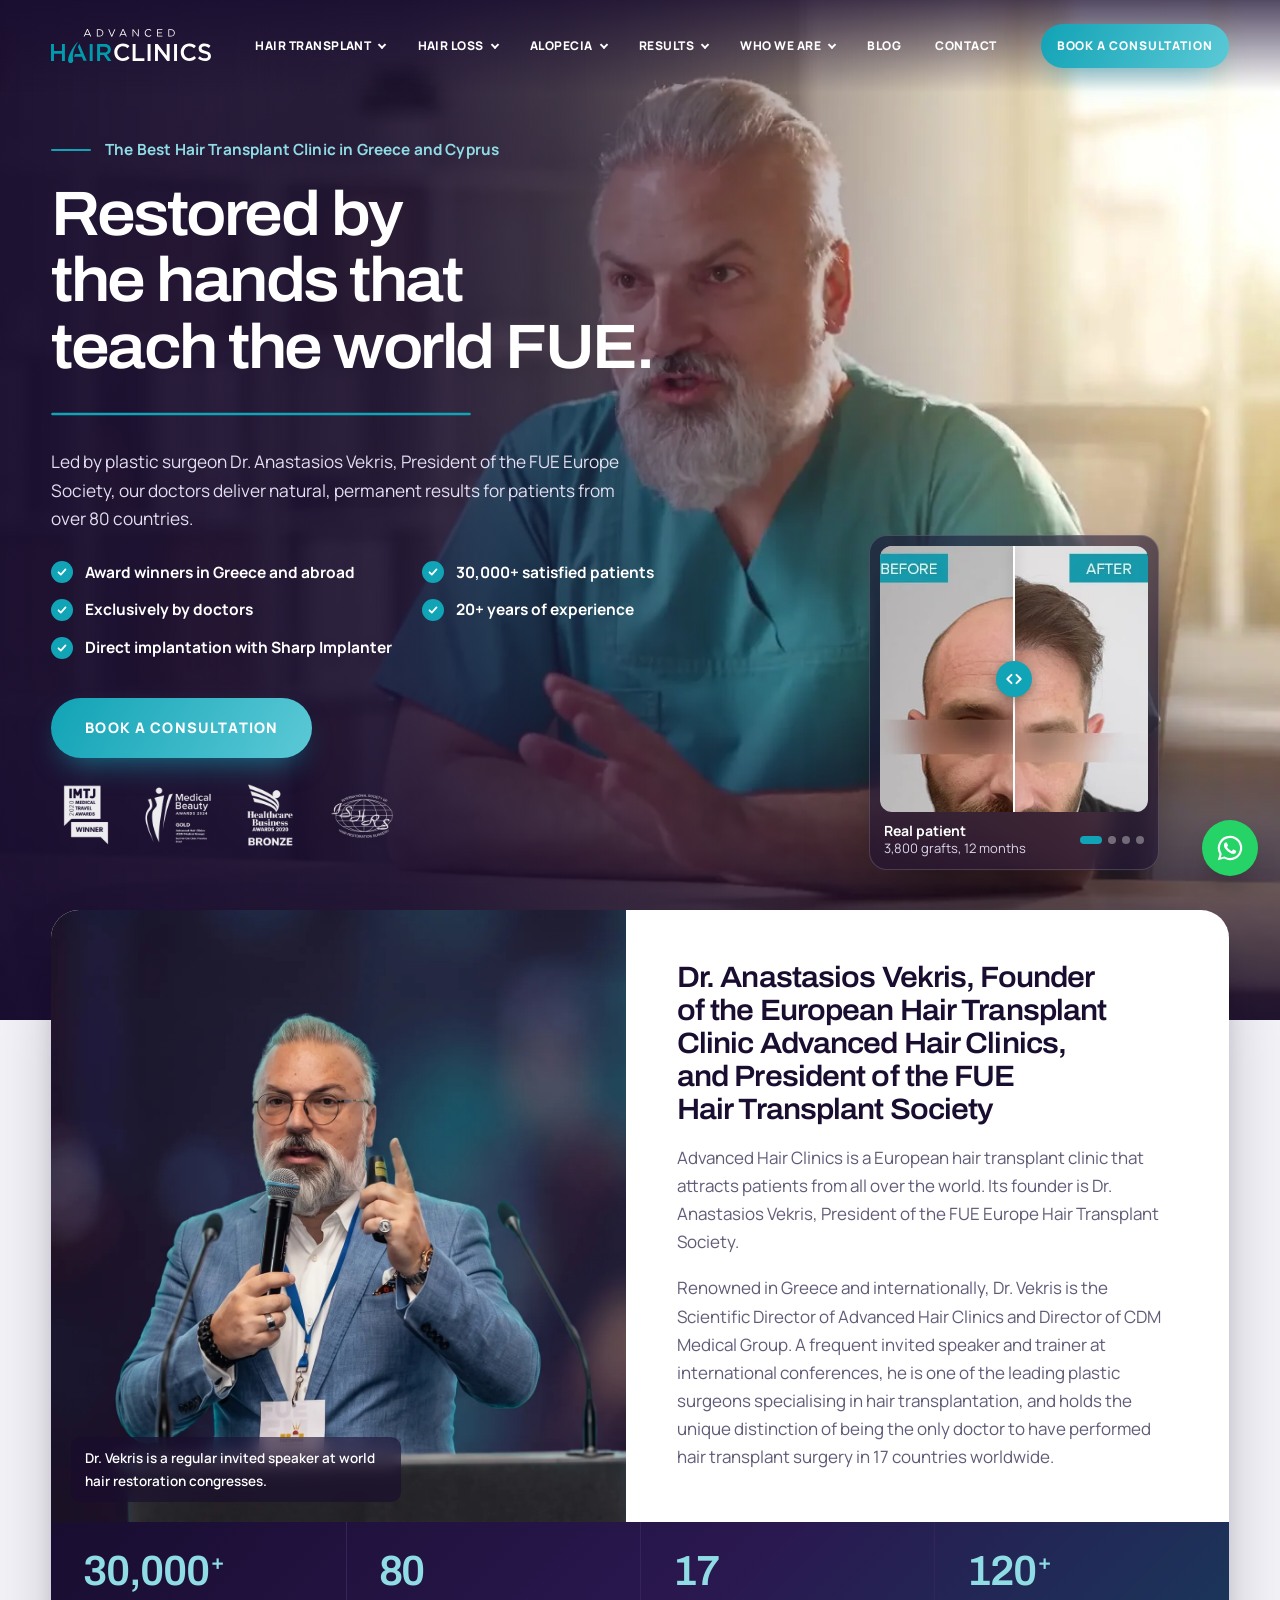
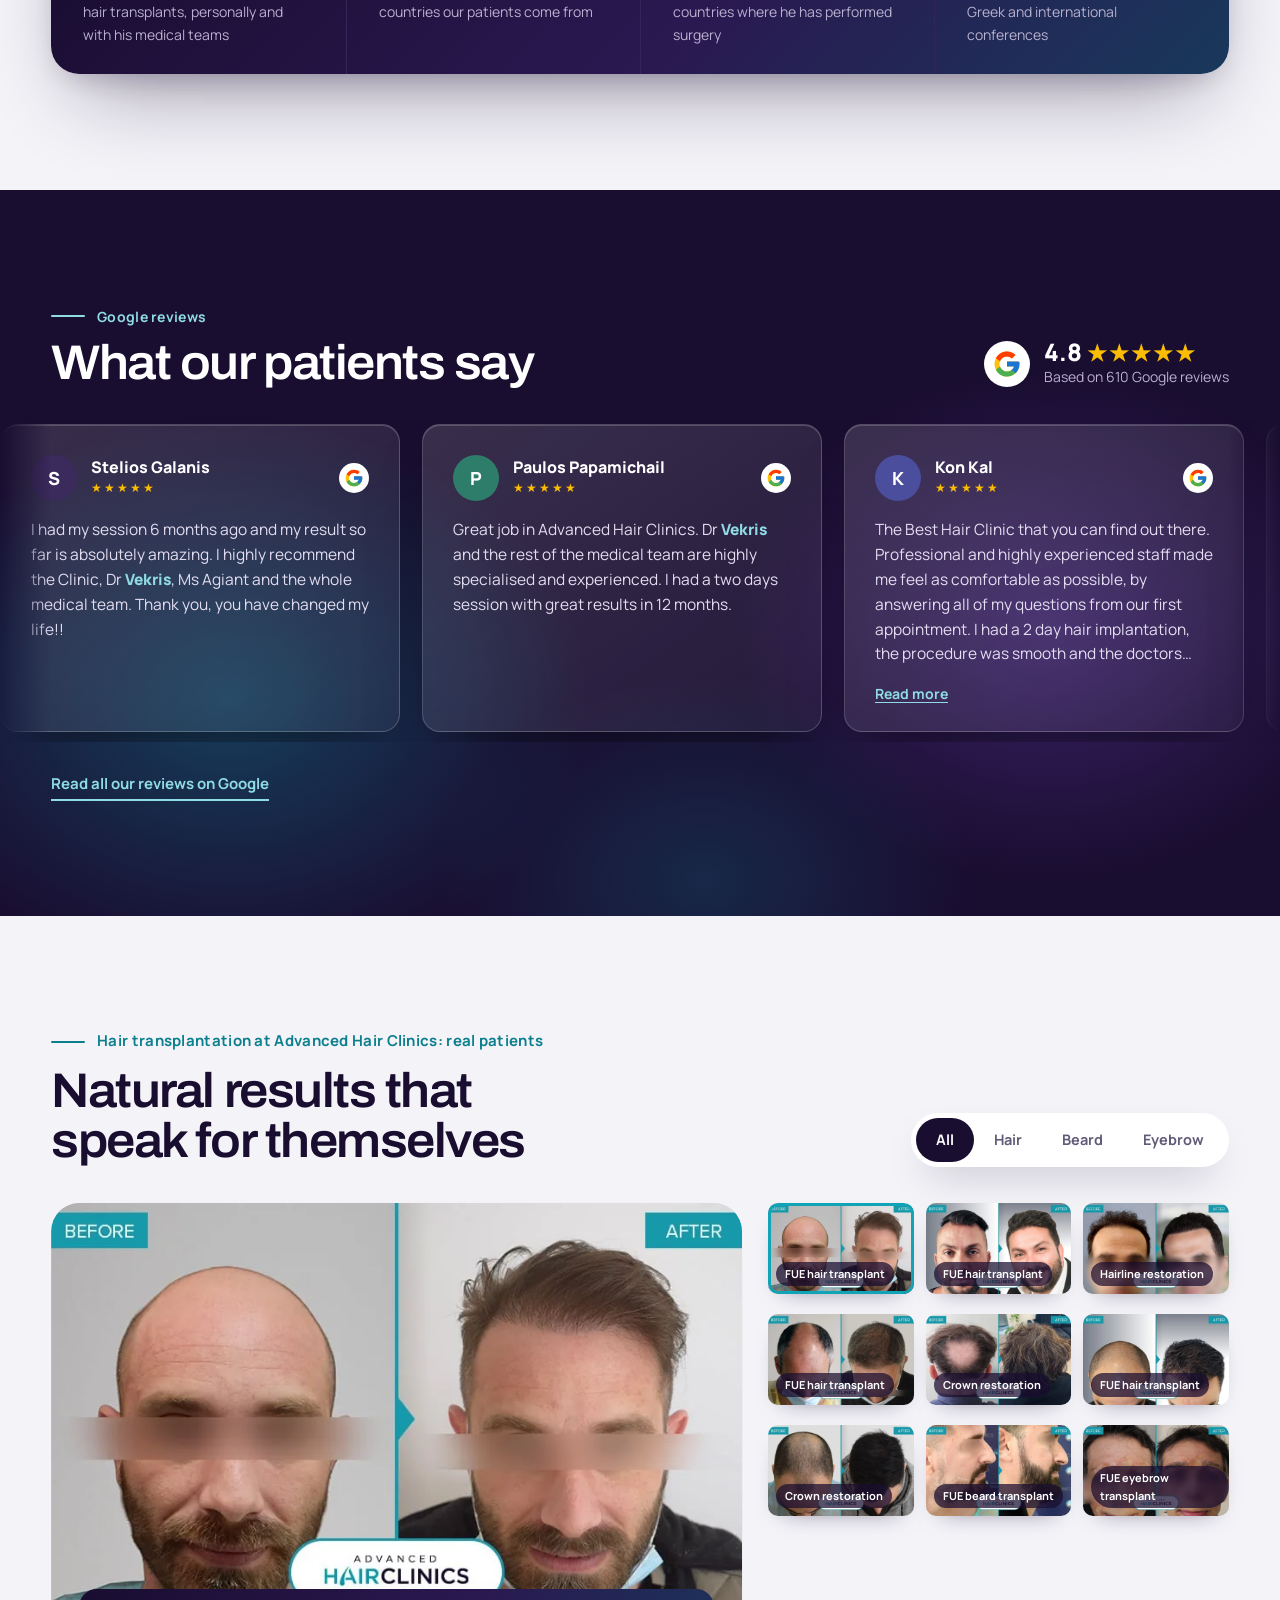
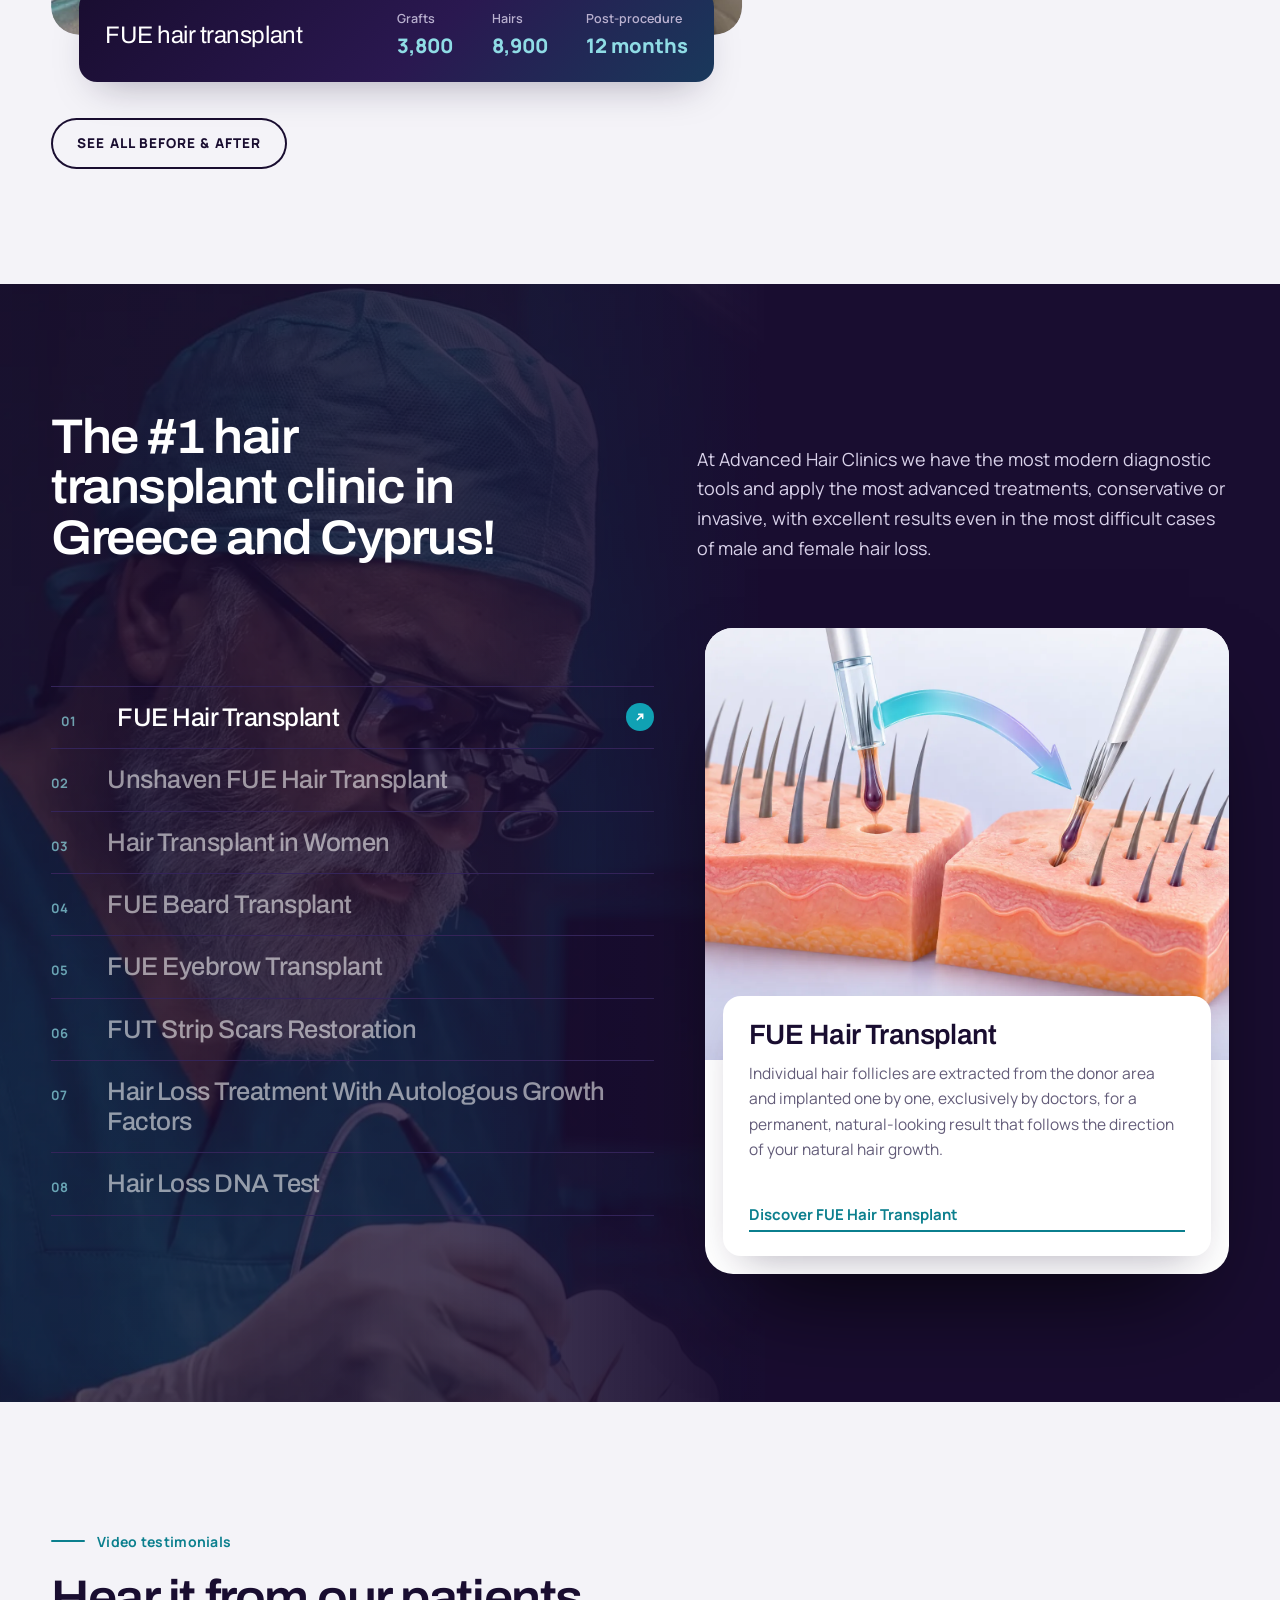
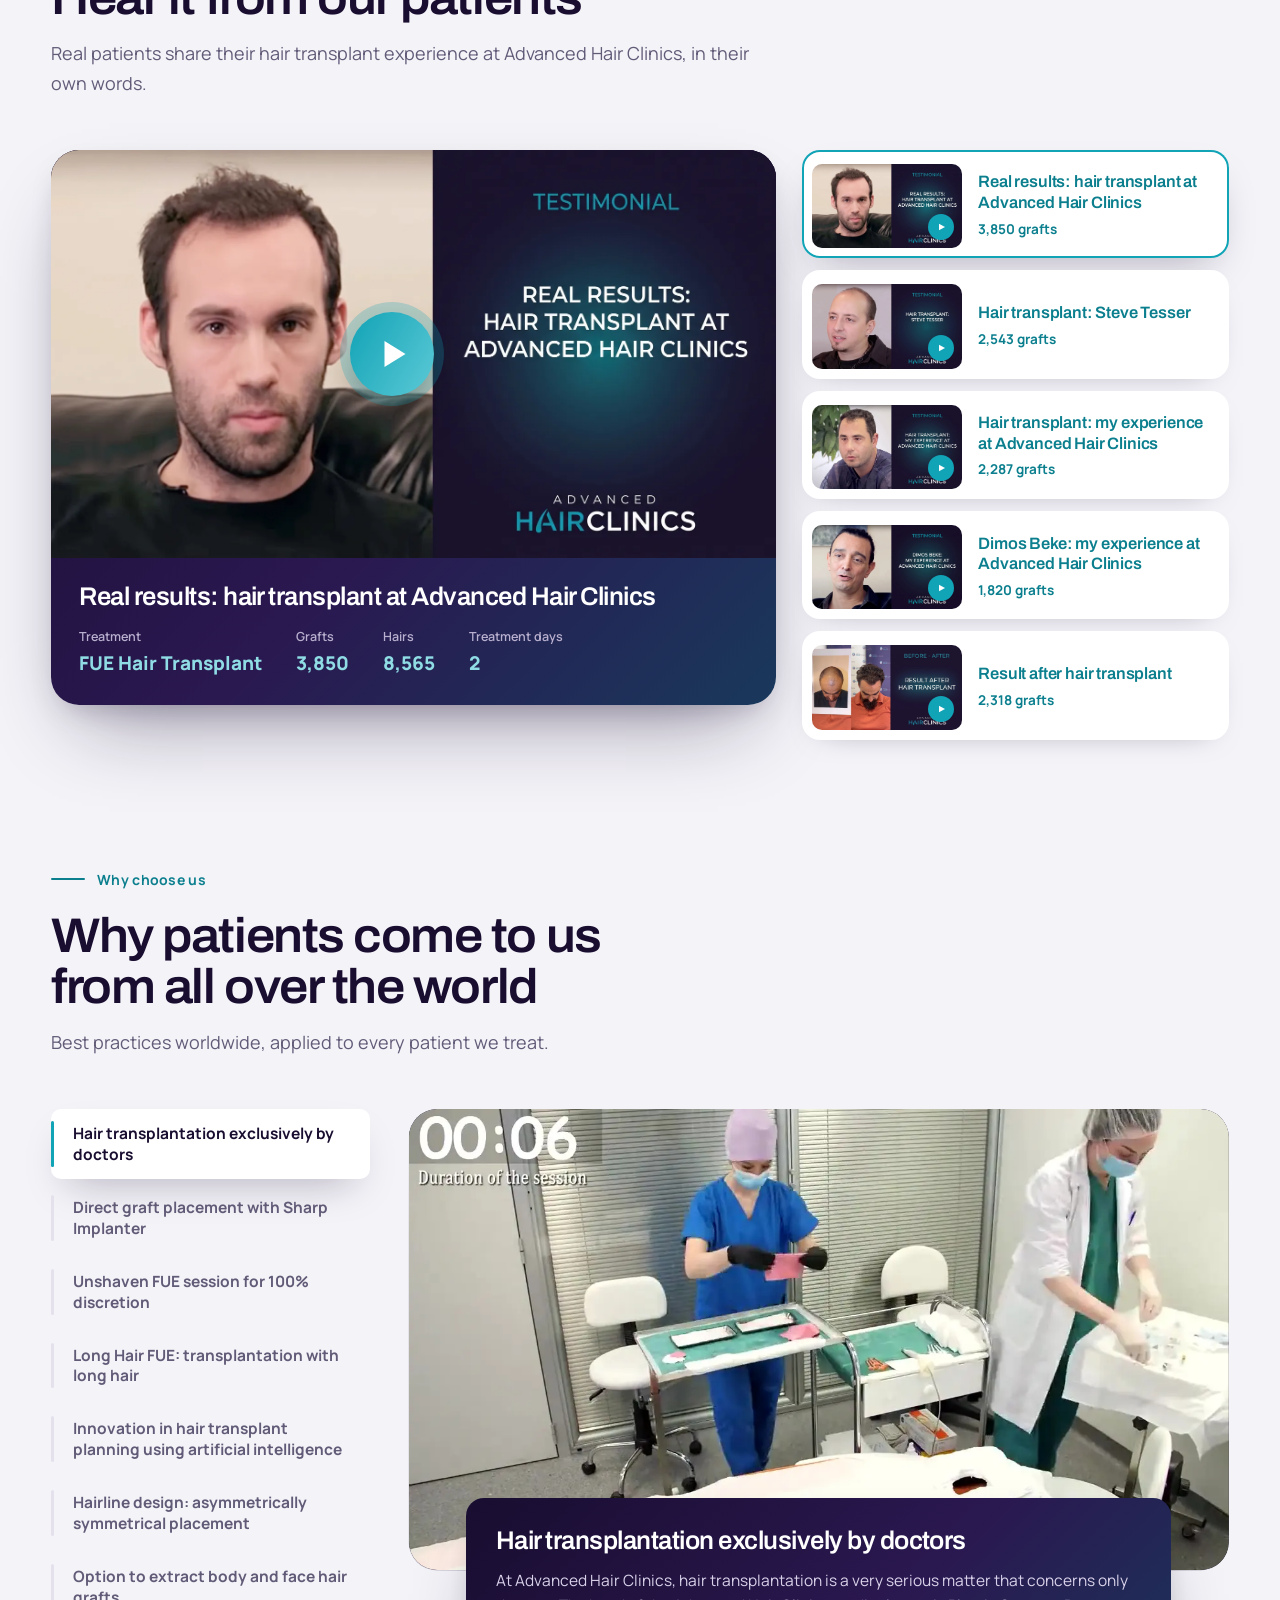
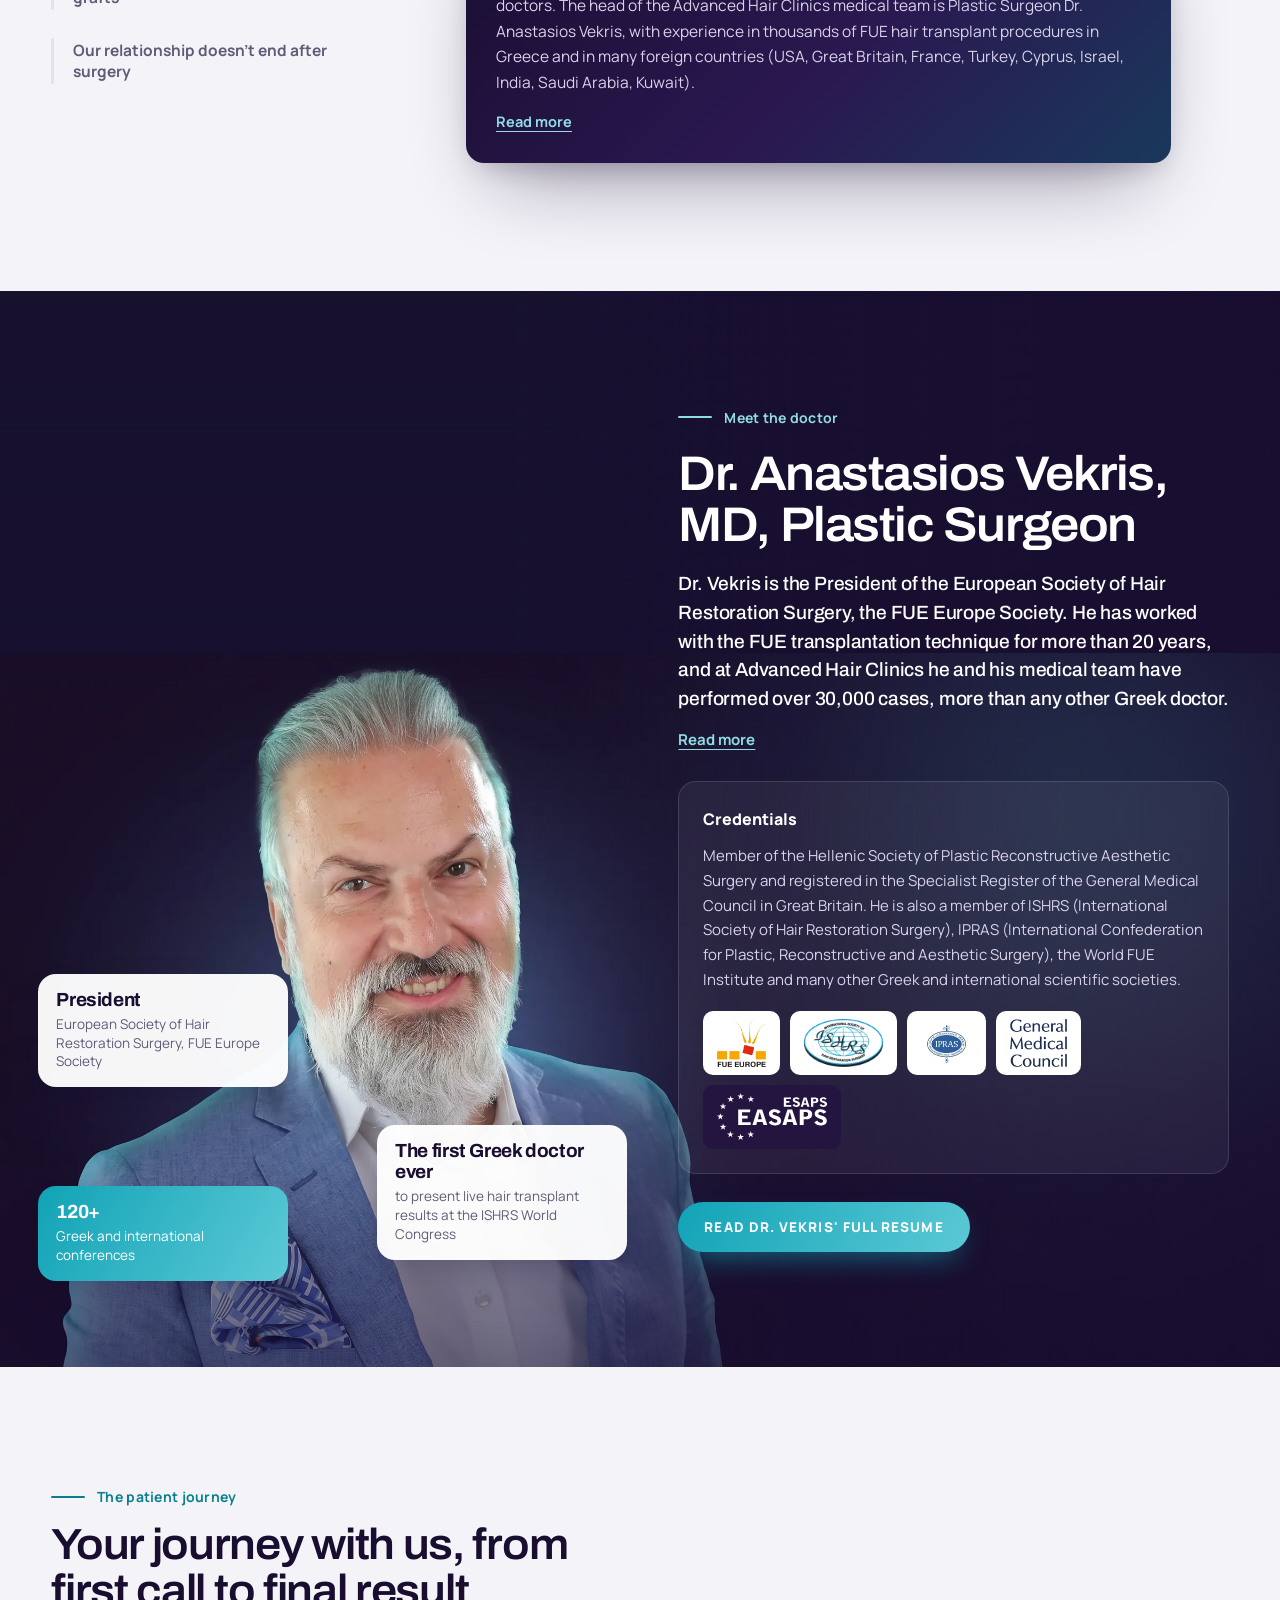
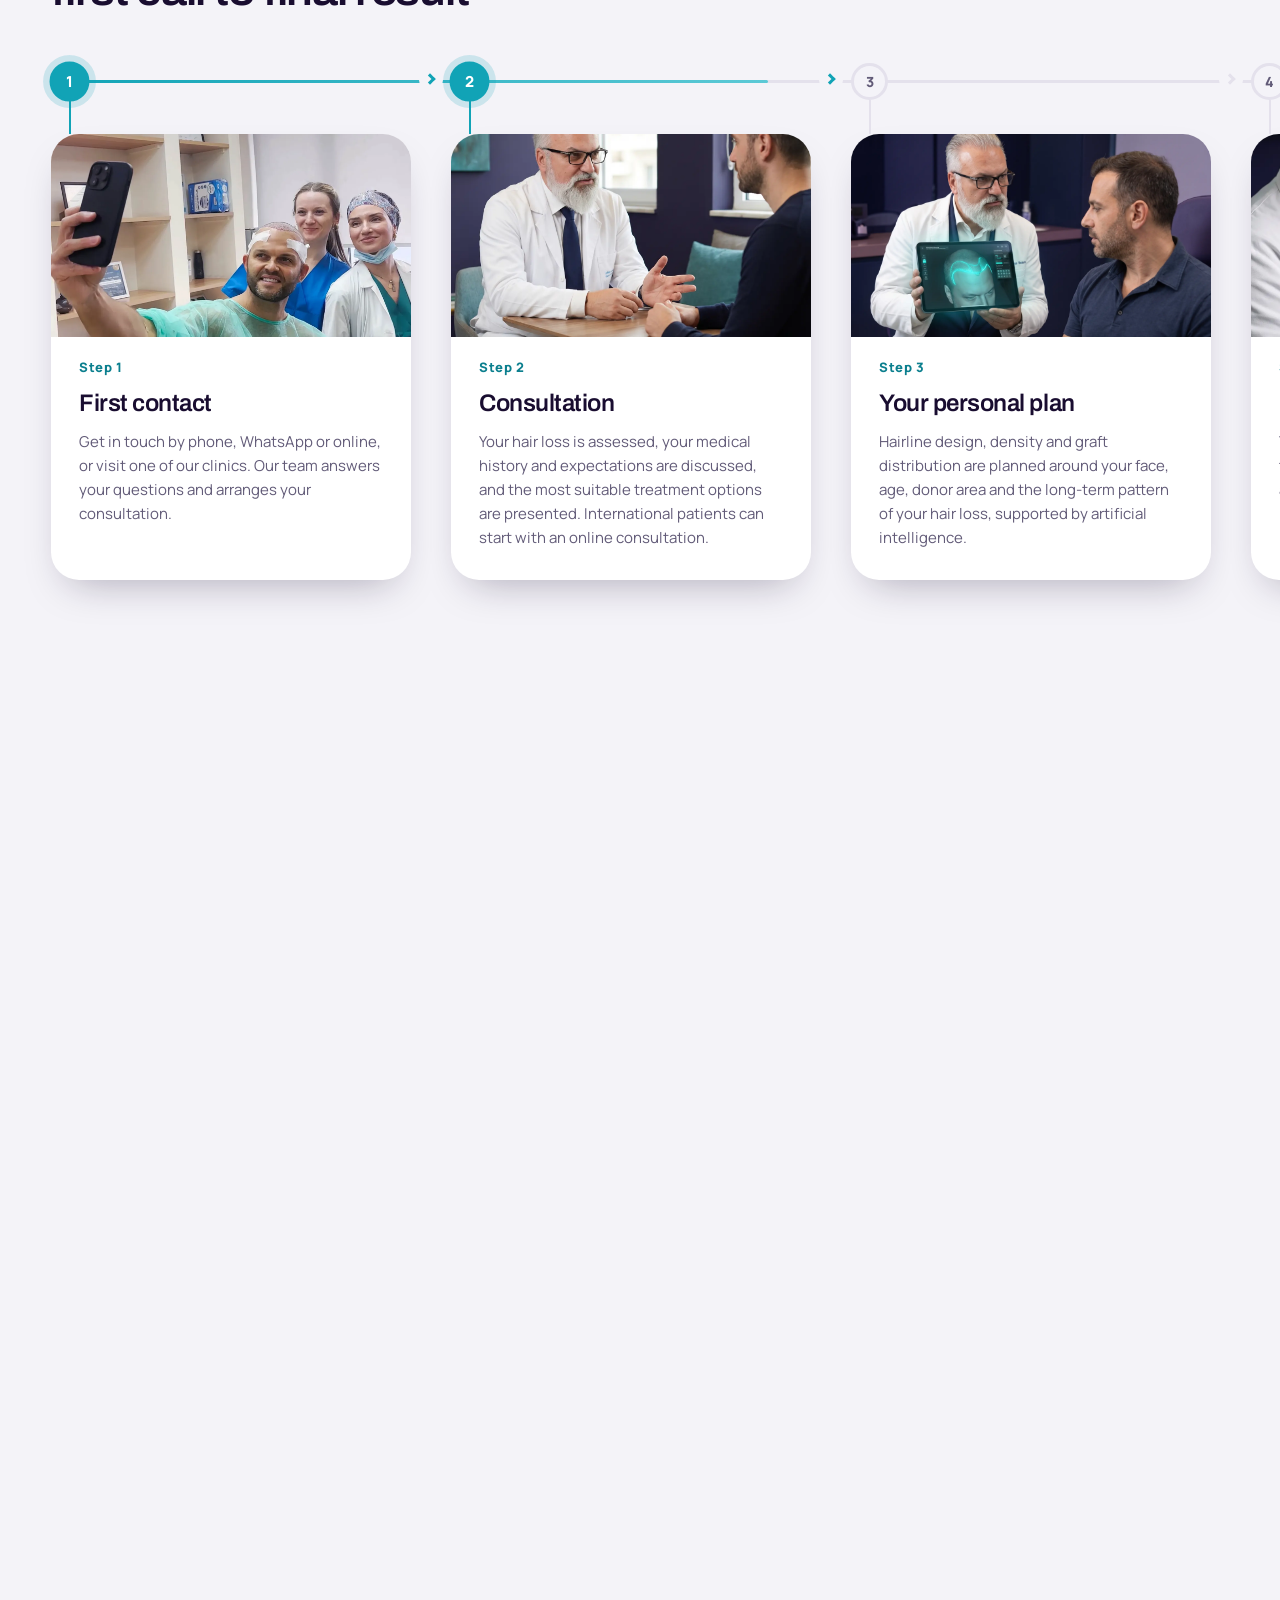
==== commit 3aa41a50: "Add Vekris Signature VIP hair transplant page Ported from the VIP landing page: hero video, authorit" ====
--- a/index.html
+++ b/index.html
@@ -76,7 +76,7 @@
       <div class="mega-col">
         <div class="mm-group" data-g="transplant">
           <p class="mm-h"><a href="/hair-transplant/">Hair Transplant</a></p>
-          <ul><li><a href="/hair-transplant/">Hair Transplant</a></li><li><a href="/fue-hair-transplant/">FUE Hair Transplant</a></li><li><span class="mm-off" aria-disabled="true" title="Coming soon">FUE Beard Transplant</span></li><li><span class="mm-off" aria-disabled="true" title="Coming soon">FUE Eyebrow Transplant</span></li><li><span class="mm-off" aria-disabled="true" title="Coming soon">Leukotrichia</span></li><li><span class="mm-off" aria-disabled="true" title="Coming soon">FUT Strip Hair Transplant</span></li><li><span class="mm-off" aria-disabled="true" title="Coming soon">FUT Strip Scars Restoration</span></li><li><span class="mm-off" aria-disabled="true" title="Coming soon">Unshaven FUE Hair Transplant</span></li><li><span class="mm-off" aria-disabled="true" title="Coming soon">Hair Transplant in Women</span></li><li><span class="mm-off" aria-disabled="true" title="Coming soon">Hair Transplant Timeline Month by Month</span></li></ul>
+          <ul><li><a href="/hair-transplant/">Hair Transplant</a></li><li><a href="/fue-hair-transplant/">FUE Hair Transplant</a></li><li><a href="/vip-hair-transplant/">VIP Hair Transplant by Dr Vekris</a></li><li><span class="mm-off" aria-disabled="true" title="Coming soon">FUE Beard Transplant</span></li><li><span class="mm-off" aria-disabled="true" title="Coming soon">FUE Eyebrow Transplant</span></li><li><span class="mm-off" aria-disabled="true" title="Coming soon">Leukotrichia</span></li><li><span class="mm-off" aria-disabled="true" title="Coming soon">FUT Strip Hair Transplant</span></li><li><span class="mm-off" aria-disabled="true" title="Coming soon">FUT Strip Scars Restoration</span></li><li><span class="mm-off" aria-disabled="true" title="Coming soon">Unshaven FUE Hair Transplant</span></li><li><span class="mm-off" aria-disabled="true" title="Coming soon">Hair Transplant in Women</span></li><li><span class="mm-off" aria-disabled="true" title="Coming soon">Hair Transplant Timeline Month by Month</span></li></ul>
         </div>
         <div class="mm-group" data-g="results">
           <p class="mm-h"><a href="/before-after-results/">Before-After Results</a></p>
@@ -103,7 +103,7 @@
     </details>
     <details>
       <summary>Hair Transplant</summary>
-      <a href="/hair-transplant/">Hair Transplant</a><a href="/fue-hair-transplant/">FUE Hair Transplant</a><span class="mm-off" aria-disabled="true" title="Coming soon">FUE Beard Transplant</span><span class="mm-off" aria-disabled="true" title="Coming soon">FUE Eyebrow Transplant</span><span class="mm-off" aria-disabled="true" title="Coming soon">Leukotrichia</span><span class="mm-off" aria-disabled="true" title="Coming soon">FUT Strip Hair Transplant</span><span class="mm-off" aria-disabled="true" title="Coming soon">FUT Strip Scars Restoration</span><span class="mm-off" aria-disabled="true" title="Coming soon">Unshaven FUE Hair Transplant</span><span class="mm-off" aria-disabled="true" title="Coming soon">Hair Transplant in Women</span><span class="mm-off" aria-disabled="true" title="Coming soon">Hair Transplant Timeline Month by Month</span>
+      <a href="/hair-transplant/">Hair Transplant</a><a href="/fue-hair-transplant/">FUE Hair Transplant</a><a href="/vip-hair-transplant/">VIP Hair Transplant by Dr Vekris</a><span class="mm-off" aria-disabled="true" title="Coming soon">FUE Beard Transplant</span><span class="mm-off" aria-disabled="true" title="Coming soon">FUE Eyebrow Transplant</span><span class="mm-off" aria-disabled="true" title="Coming soon">Leukotrichia</span><span class="mm-off" aria-disabled="true" title="Coming soon">FUT Strip Hair Transplant</span><span class="mm-off" aria-disabled="true" title="Coming soon">FUT Strip Scars Restoration</span><span class="mm-off" aria-disabled="true" title="Coming soon">Unshaven FUE Hair Transplant</span><span class="mm-off" aria-disabled="true" title="Coming soon">Hair Transplant in Women</span><span class="mm-off" aria-disabled="true" title="Coming soon">Hair Transplant Timeline Month by Month</span>
     </details>
     <details>
       <summary>Hair Loss</summary>
@@ -477,7 +477,7 @@
       <li><h3>Follow-up</h3><p>He reviews your progress until your final result.</p></li>
     </ol>
     <div class="cta-actions">
-      <button class="btn btn-teal btn-lg" type="button">Book a VIP consultation</button>
+      <a class="btn btn-teal btn-lg" href="/vip-hair-transplant/">Discover the VIP Hair Transplant</a>
       <a class="header-phone light" href="tel:+302106980451">
         <span class="header-phone-label">Call us now</span>
         <span class="header-phone-number">+30 210 698 0451</span>
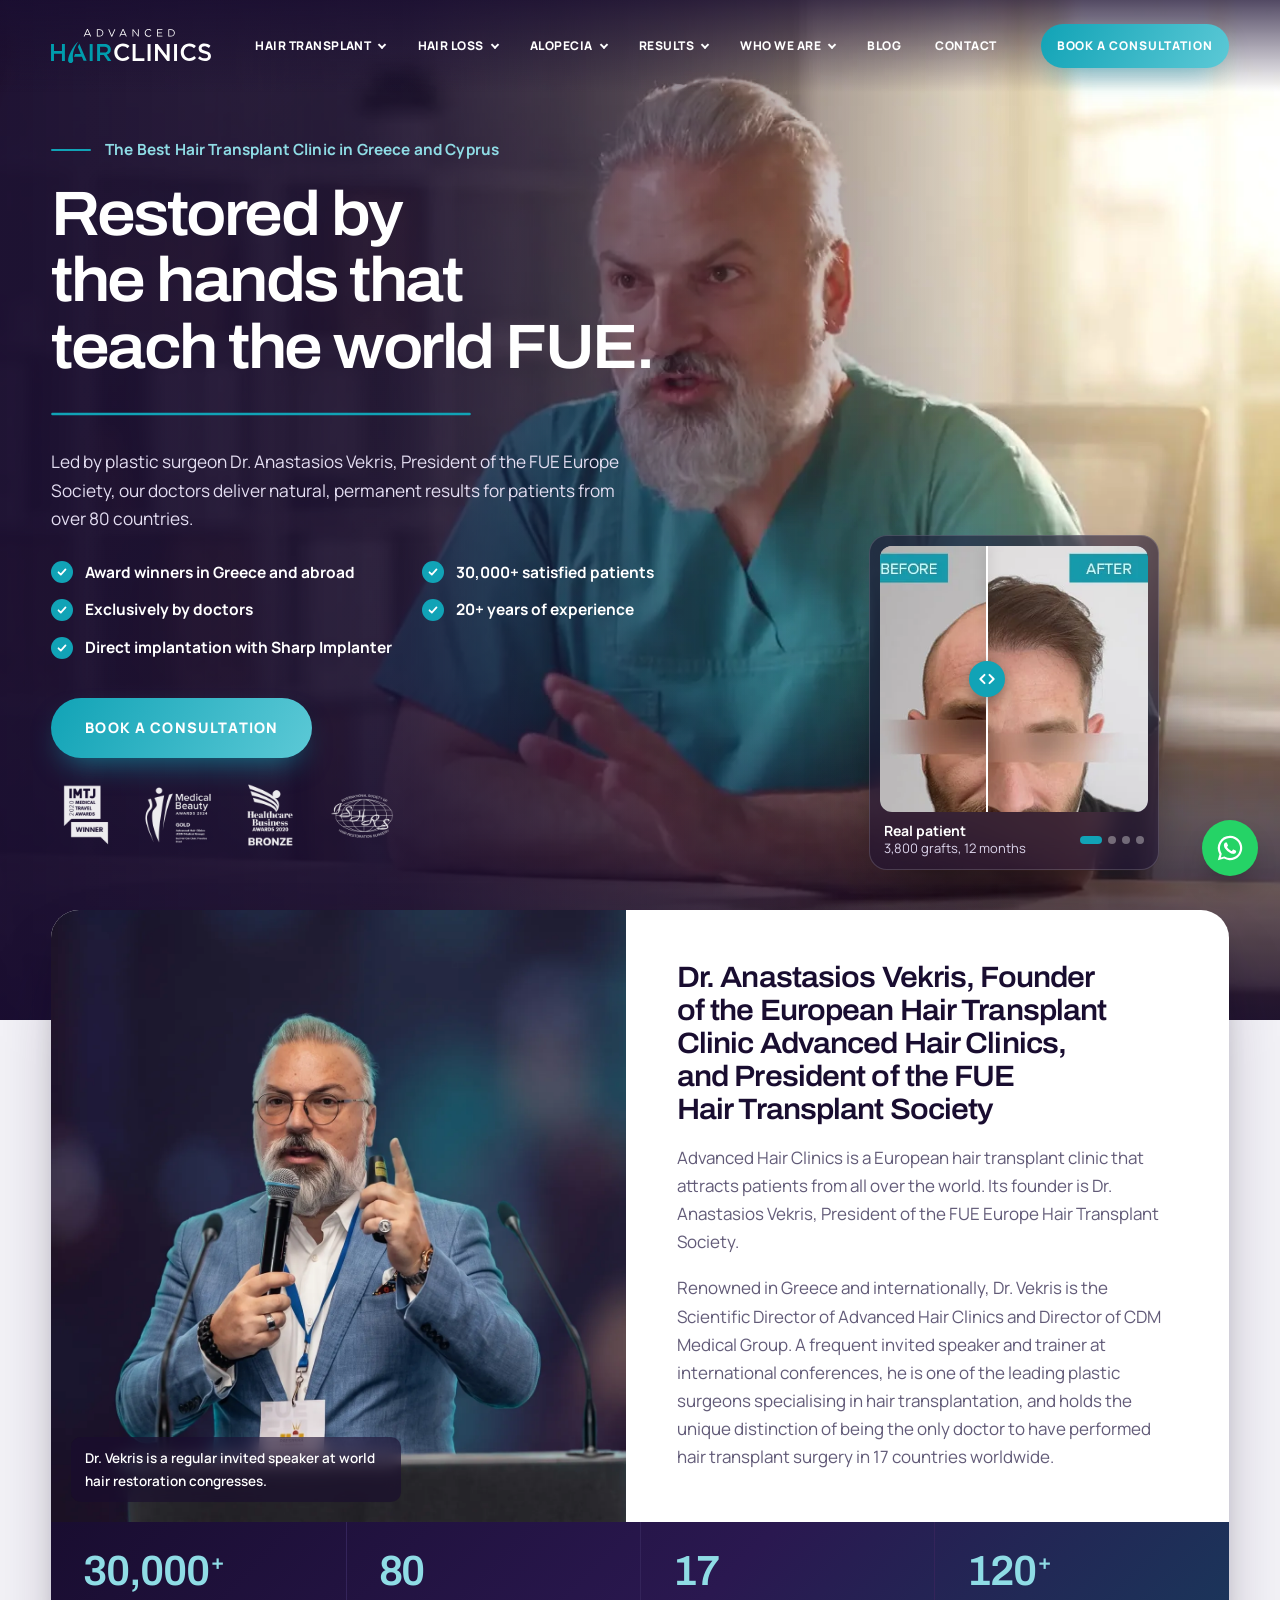
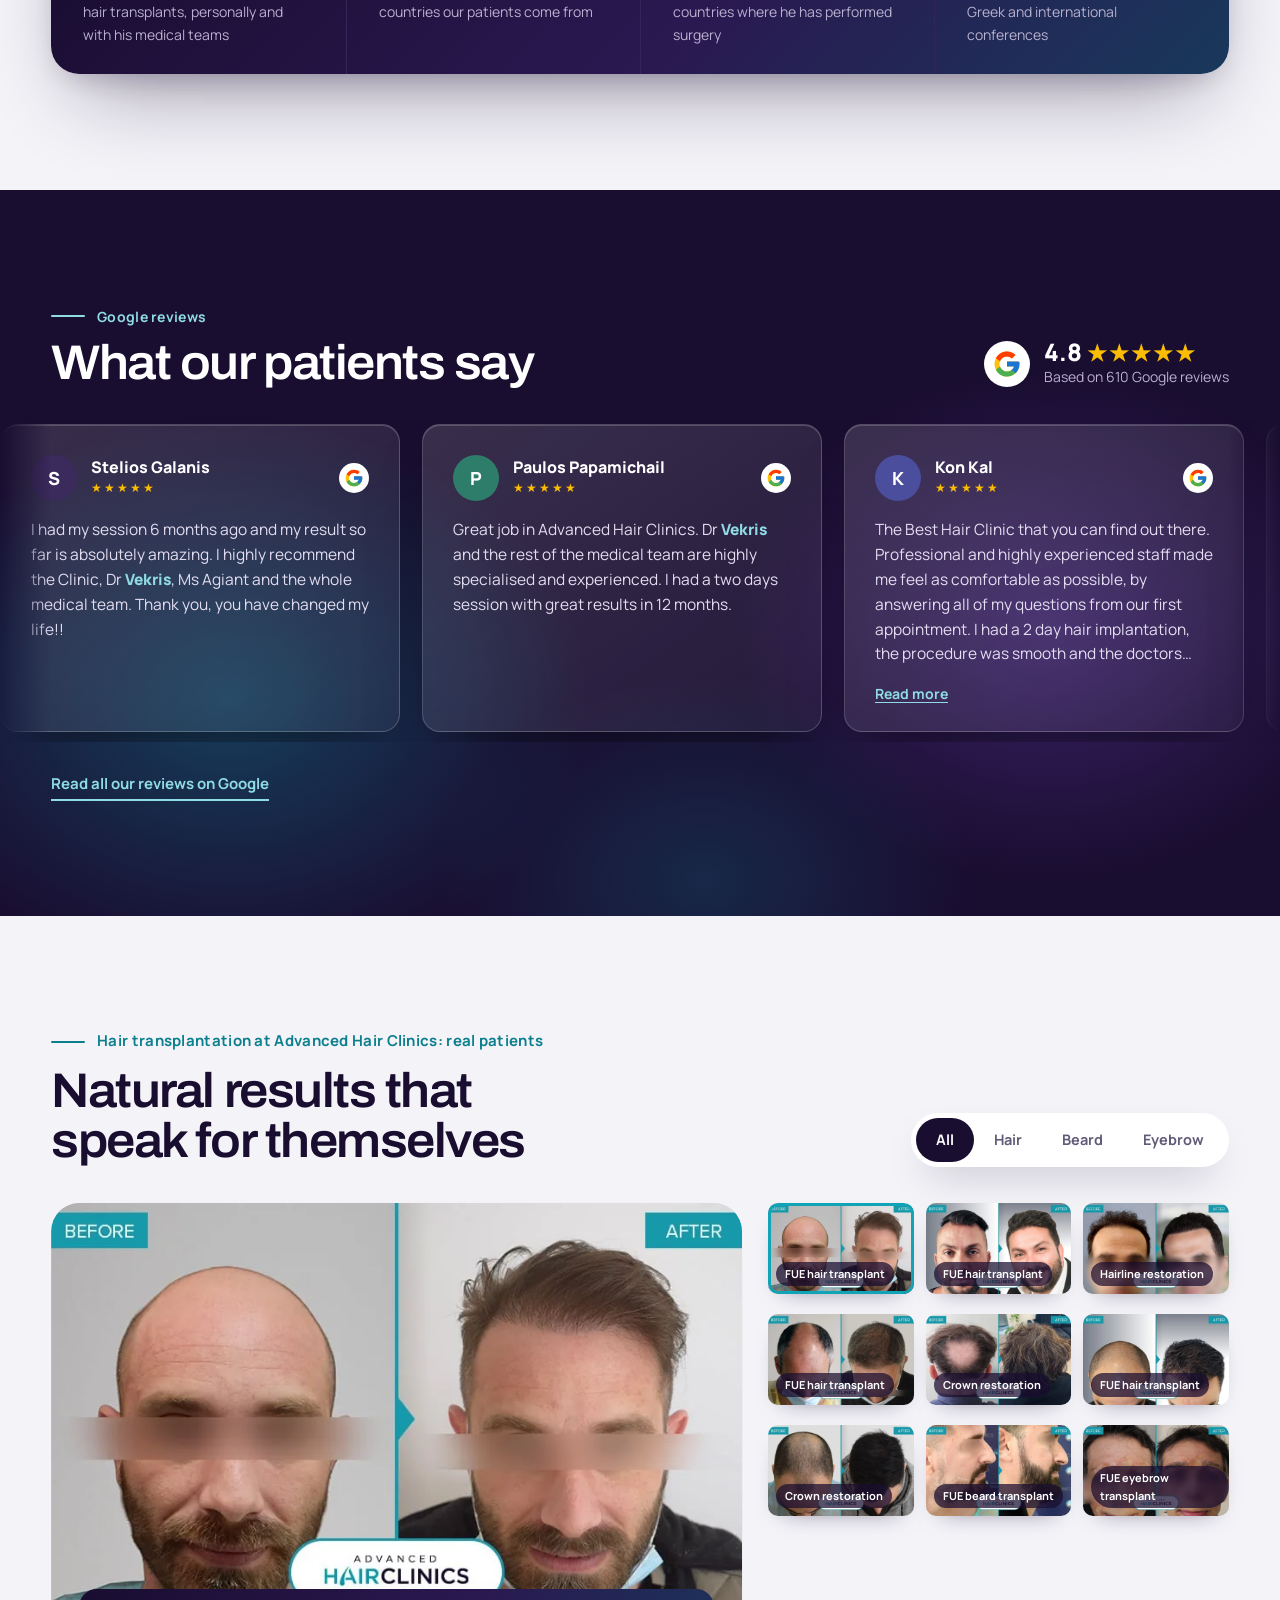
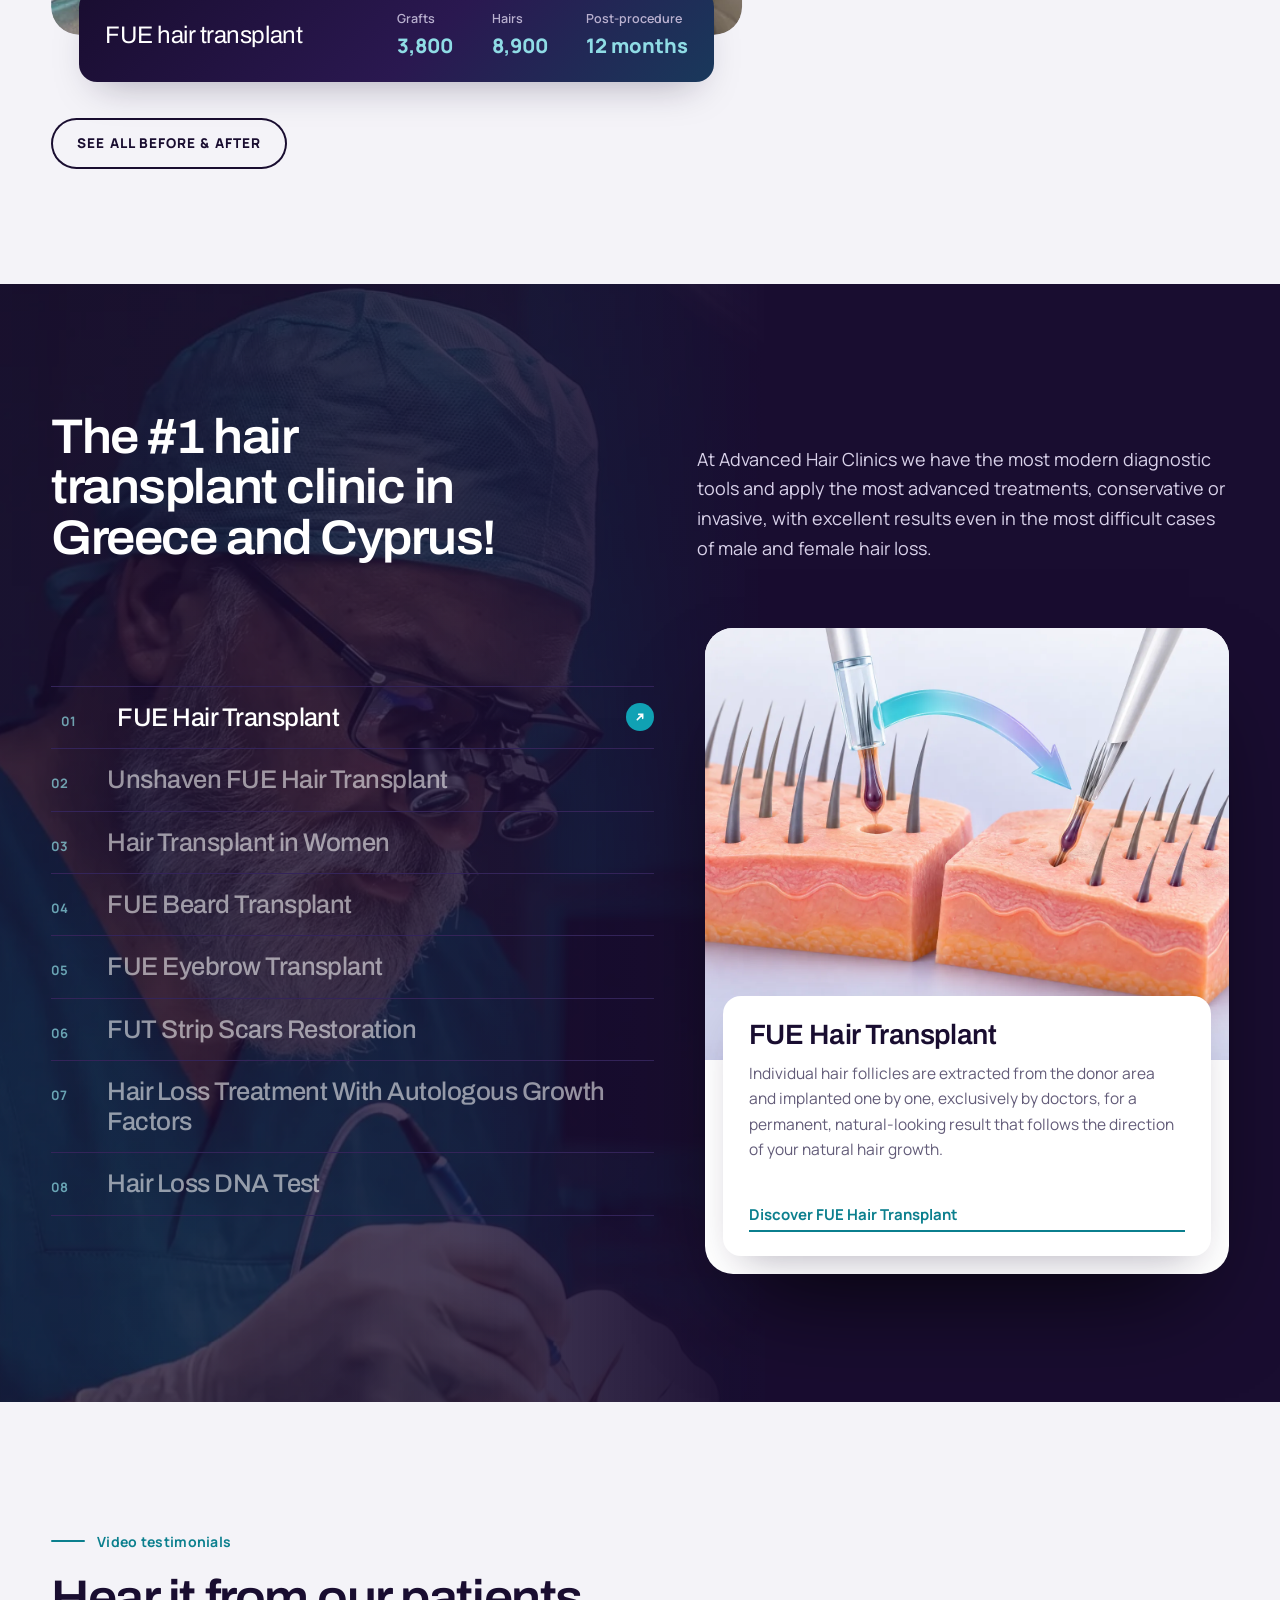
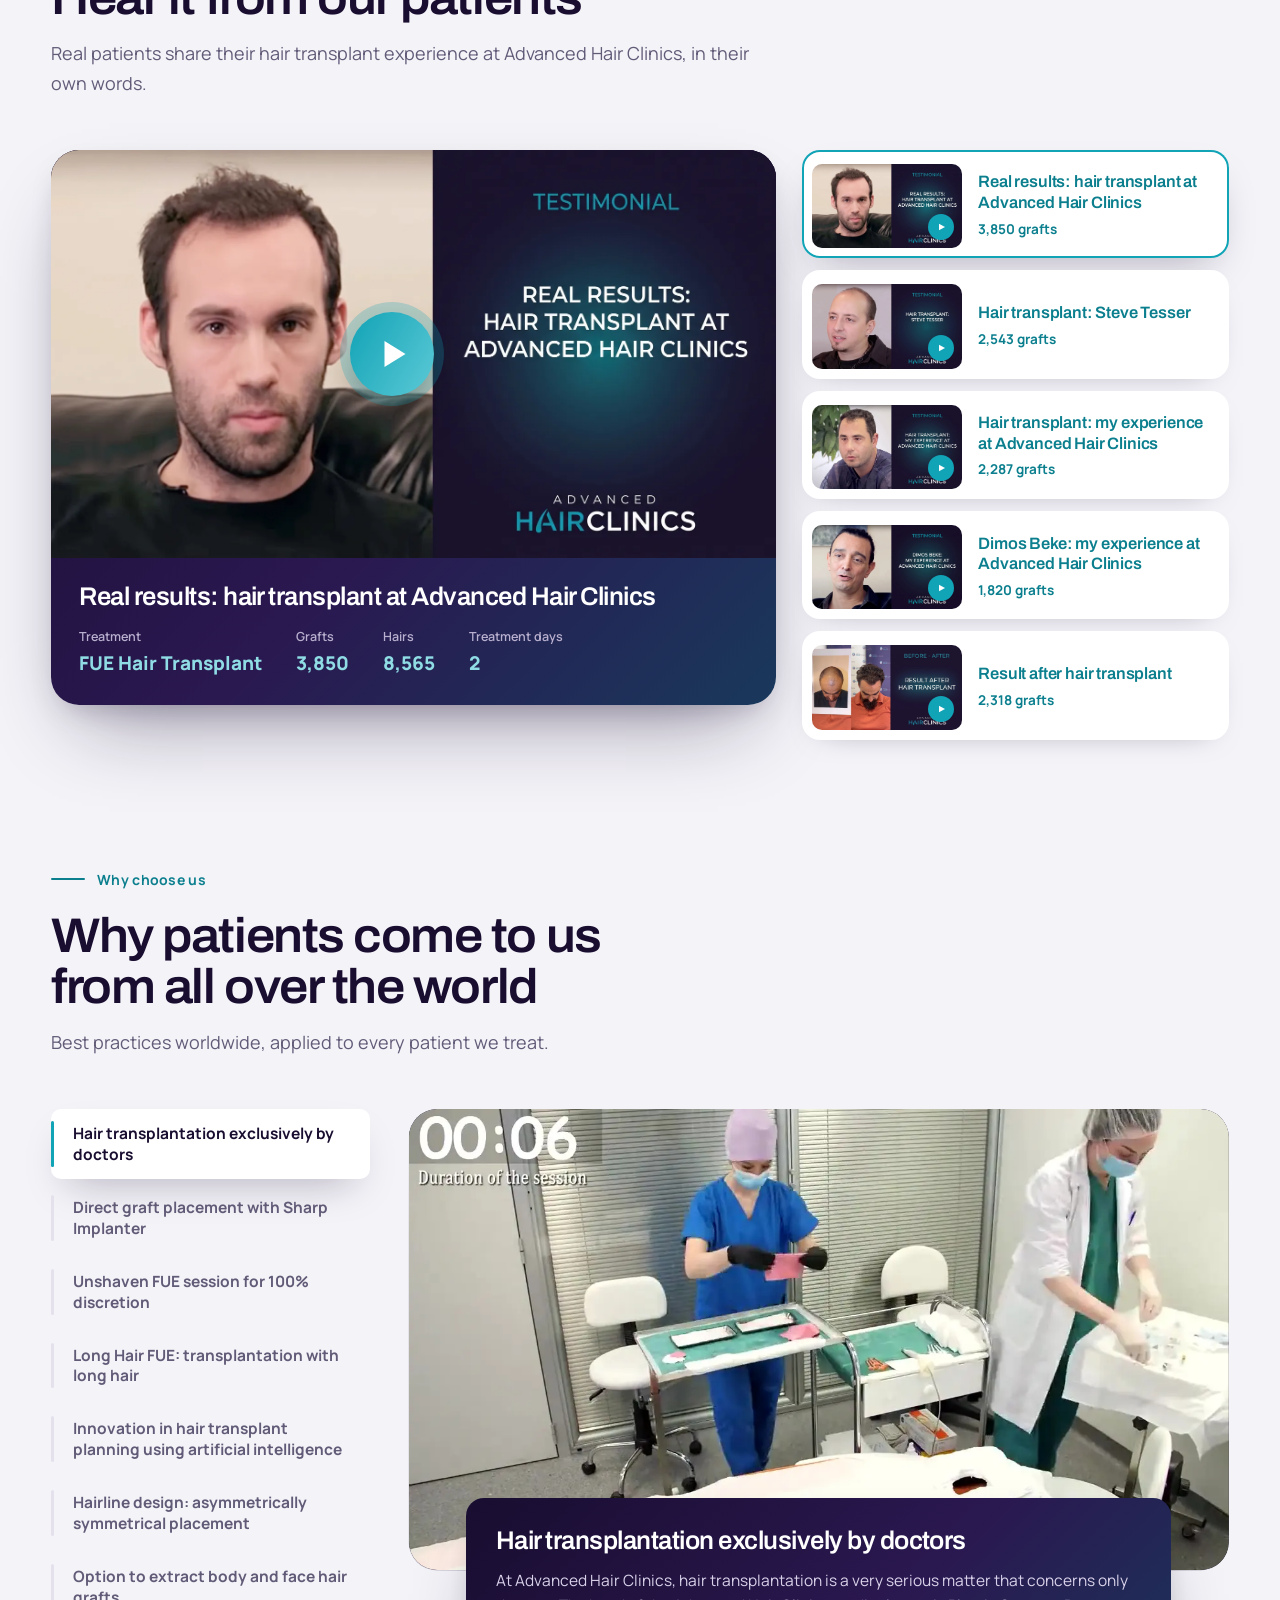
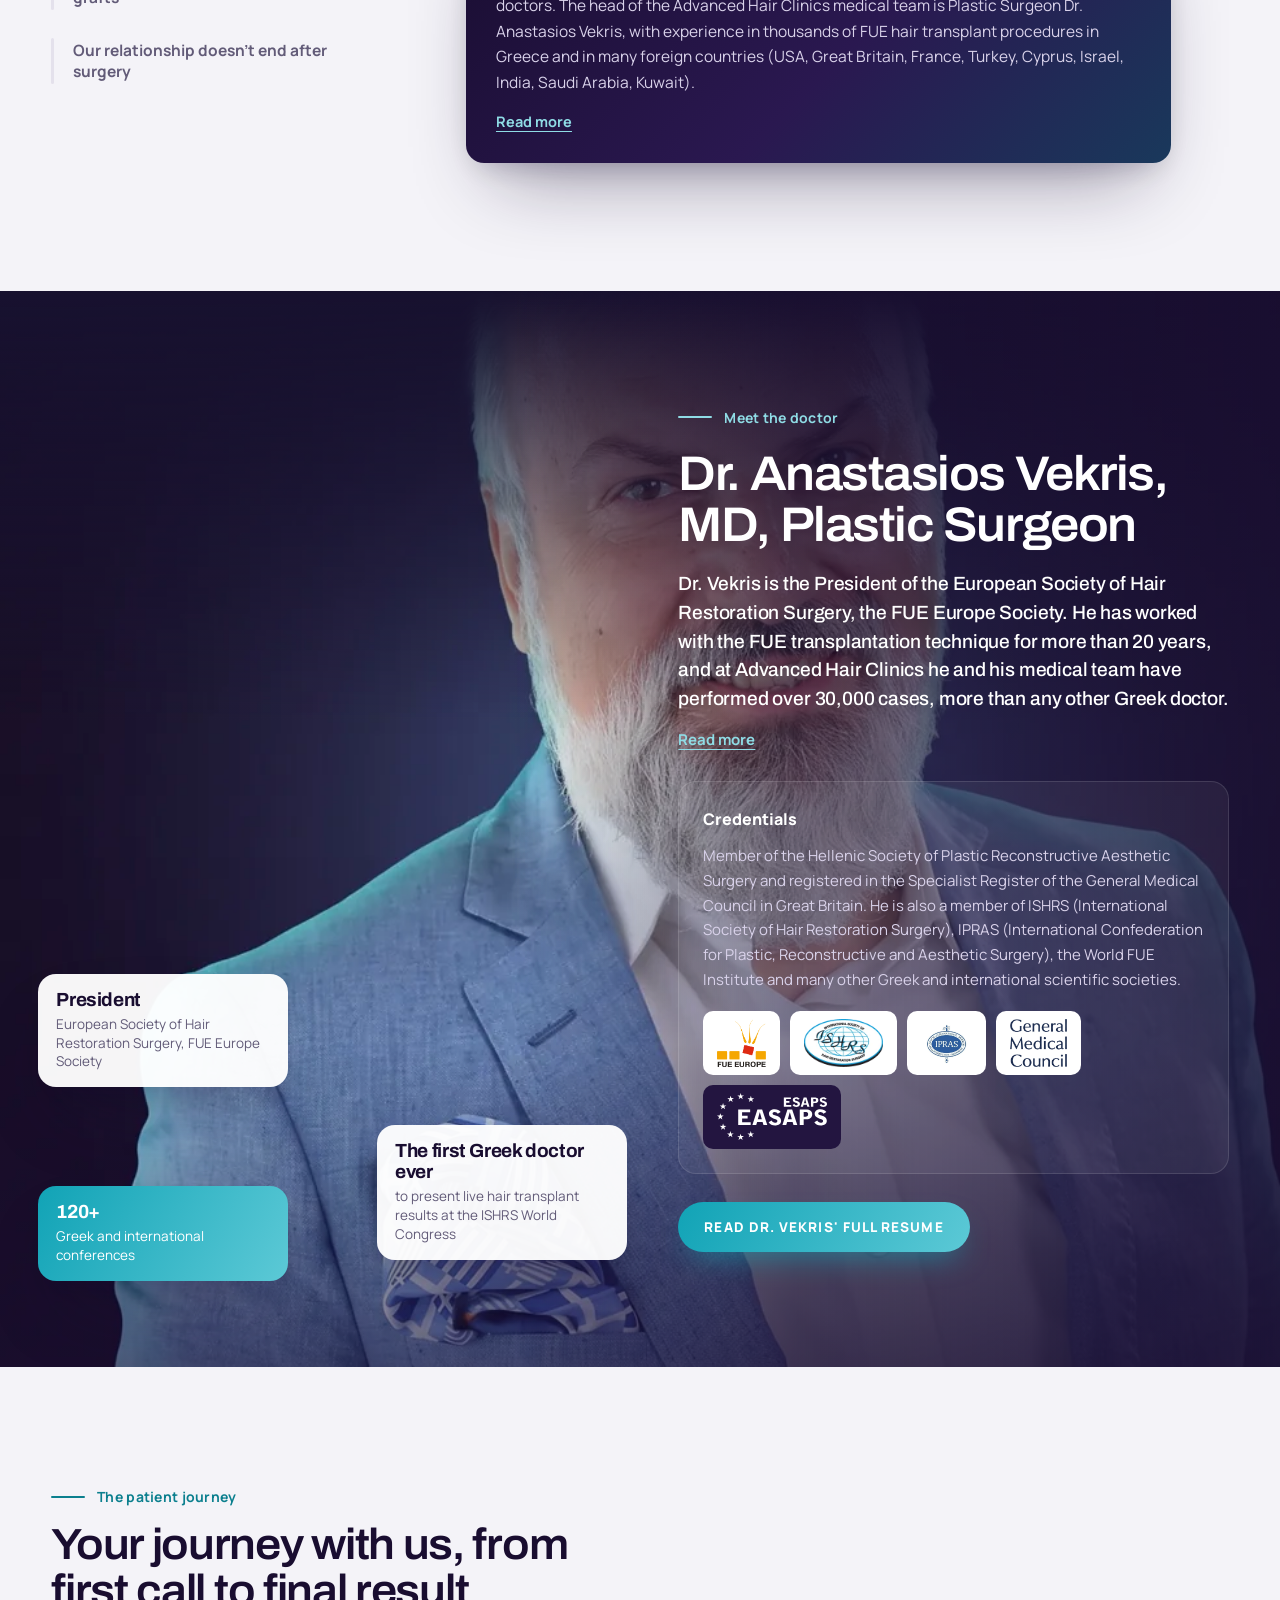
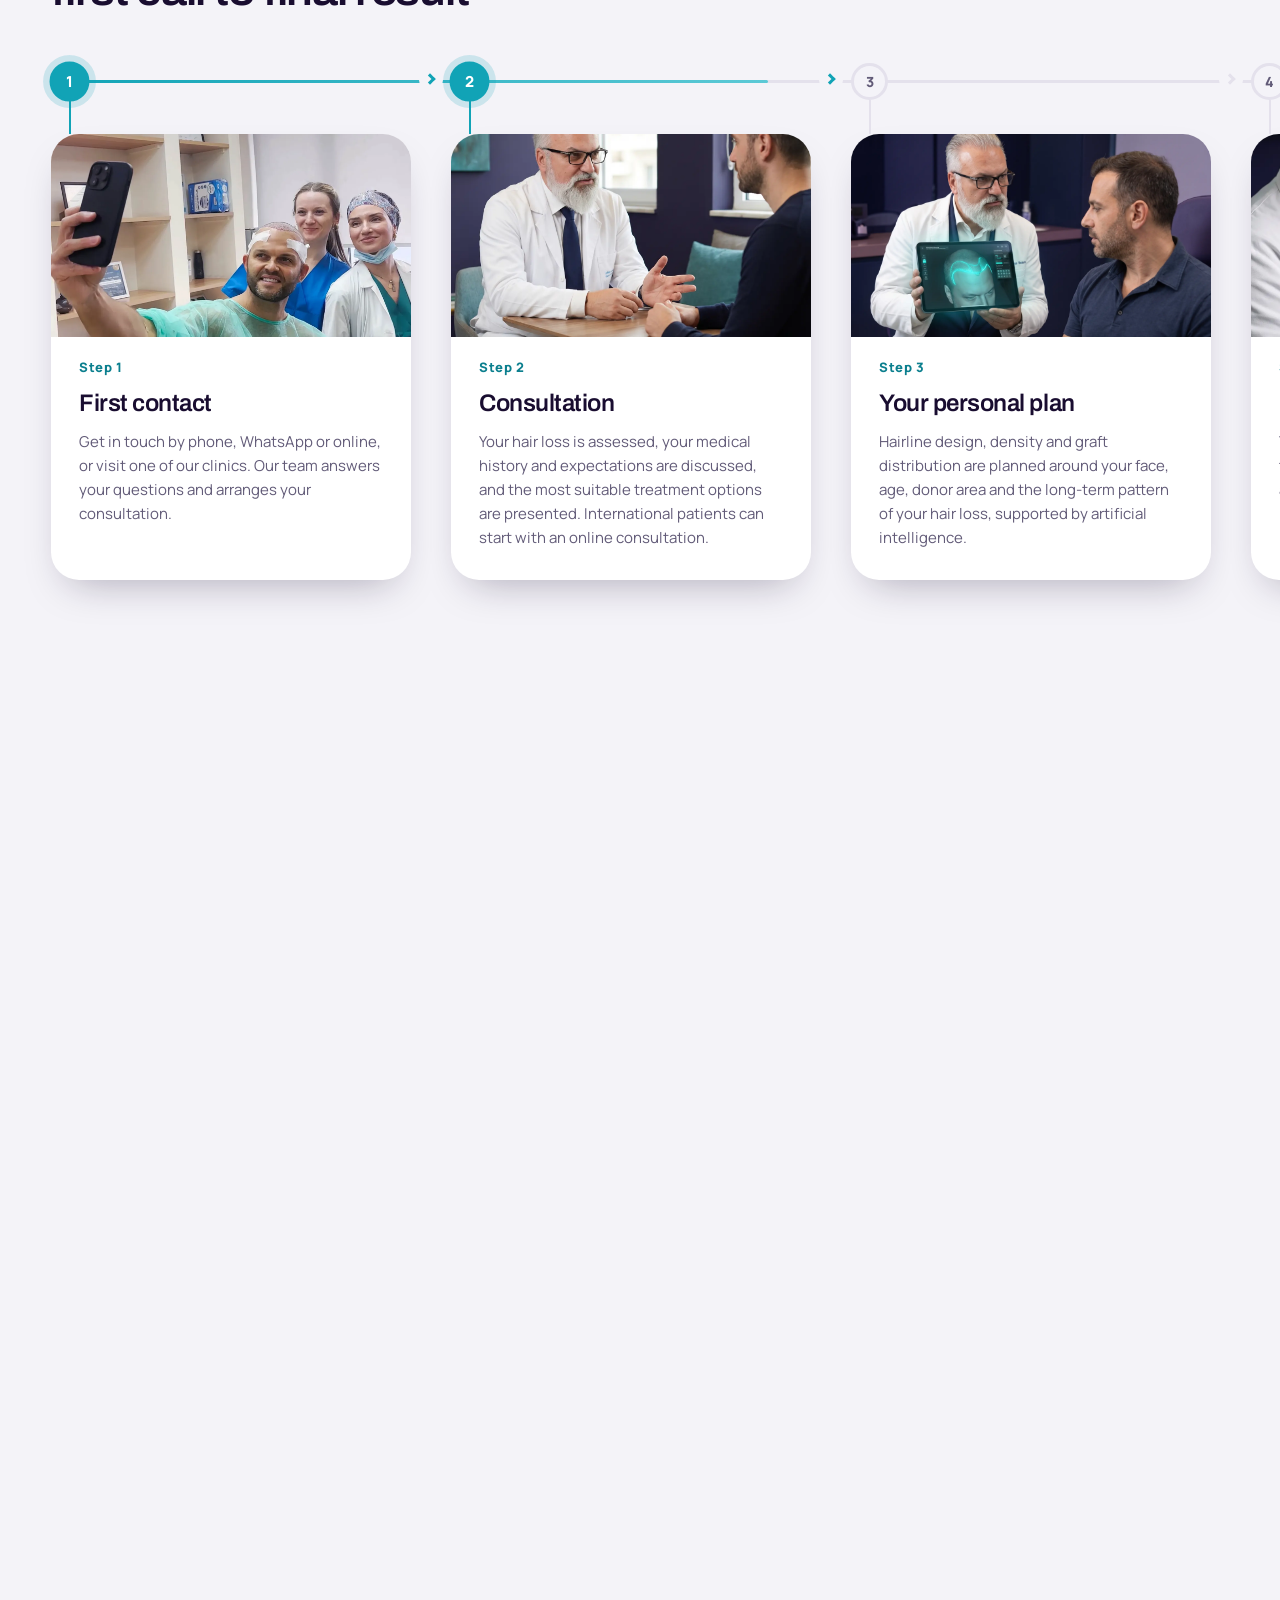
==== commit 45abbd5d: "Mega menu: feature the VIP hair transplant under the Dr Vekris card Co-Authored-By: Claude Opus 5.5 " ====
--- a/index.html
+++ b/index.html
@@ -83,13 +83,22 @@
           <ul><li><a href="/before-after-results/#fue-hair-transplant">Hair Transplant Results</a></li><li><a href="/before-after-results/#eyebrow-transplant">Eyebrow Transplant Results</a></li><li><a href="/before-after-results/#beard-transplant">Beard Transplant Results</a></li><li><a href="/before-after-results/#unshaven-fue-hair-transplant">Unshaven Hair Transplant Results</a></li><li><a href="/before-after-results/#autologous-hair-mesotherapy">Autologous Hair Mesotherapy Results</a></li><li><a href="/before-after-results/#scalp-micropigmentation">Scalp Micropigmentation Results</a></li></ul>
         </div>
       </div>
-      <a class="mega-card" href="/plastic-surgeon-dr-anastasios-vekris/">
-        <img src="/assets/img/about/doctors/anastasios-vekris.webp" alt="" width="720" height="720" loading="lazy">
-        <span class="mc-k">Scientific Director</span>
-        <span class="mc-t">Dr. Anastasios Vekris</span>
-        <span class="mc-p">Plastic surgeon and President of the FUE Europe Society.</span>
-        <span class="text-link light">Meet Dr. Vekris</span>
-      </a>
+      <div class="mega-cards">
+        <a class="mega-card" href="/plastic-surgeon-dr-anastasios-vekris/">
+          <img src="/assets/img/about/doctors/anastasios-vekris.webp" alt="" width="720" height="720" loading="lazy">
+          <span class="mc-k">Scientific Director</span>
+          <span class="mc-t">Dr. Anastasios Vekris</span>
+          <span class="mc-p">Plastic surgeon and President of the FUE Europe Society.</span>
+          <span class="text-link light">Meet Dr. Vekris</span>
+        </a>
+        <a class="mega-card mega-card-vip" href="/vip-hair-transplant/">
+          <img src="/assets/img/gen/surgery-sm.webp" alt="" loading="lazy">
+          <span class="mc-k">Vekris Signature</span>
+          <span class="mc-t">VIP Hair Transplant</span>
+          <span class="mc-p">Performed by Dr. Vekris himself, in complete confidence.</span>
+          <span class="text-link light">Discover VIP</span>
+        </a>
+      </div>
     </div>
   </div>
 </header>
--- a/assets/css/style.css
+++ b/assets/css/style.css
@@ -1349,3 +1349,11 @@
   .header-phone { display: none; }
   .mm-top { padding-right: 16px; }
 }
+
+/* Mega menu: Dr Vekris and VIP hair transplant feature cards */
+.mega-cards { display: grid; gap: 16px; align-content: start; }
+.mega-cards .mega-card { min-height: 300px; }
+.mega-cards .mega-card-vip { min-height: 250px; }
+.mega-card-vip img { object-position: 50% 30%; }
+.mega-card-vip .mc-k::before { content: "★"; margin-right: 6px; }
+@media (max-width: 1400px) { .mega-cards { display: none; } }
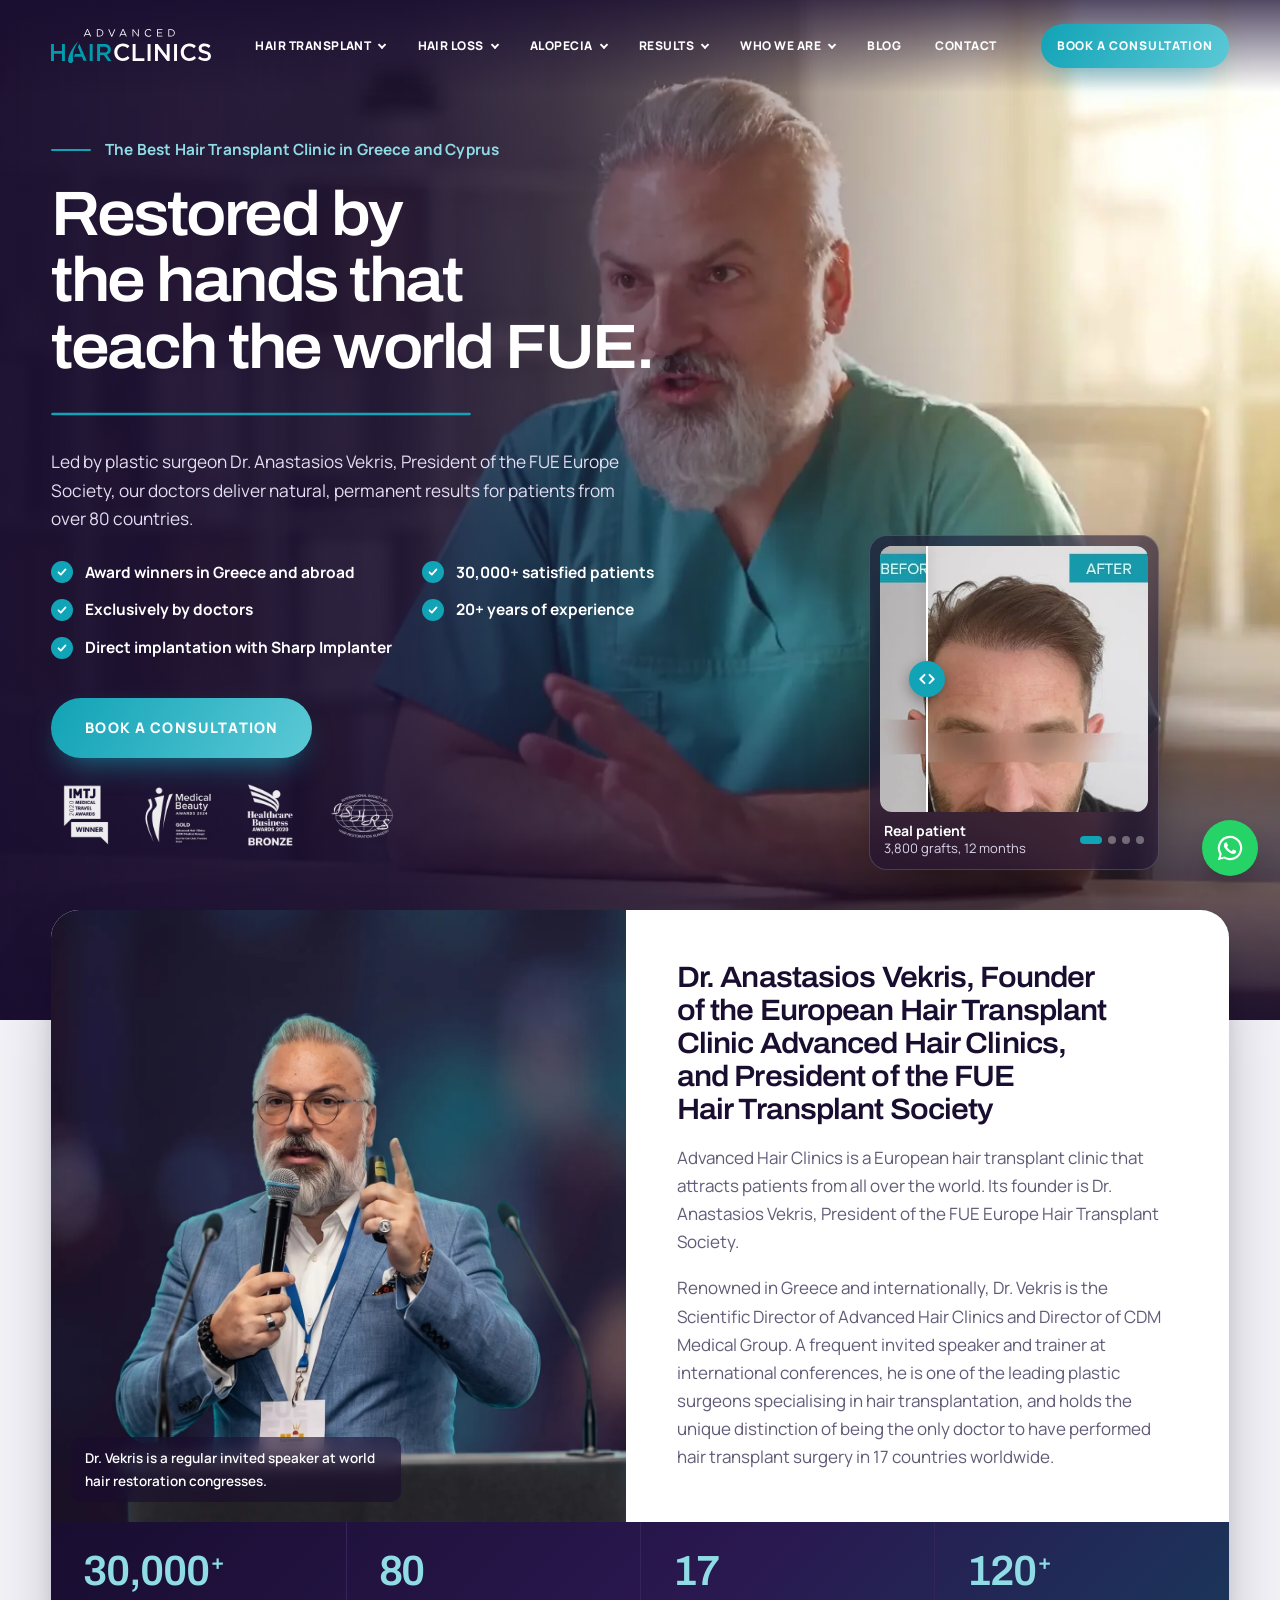
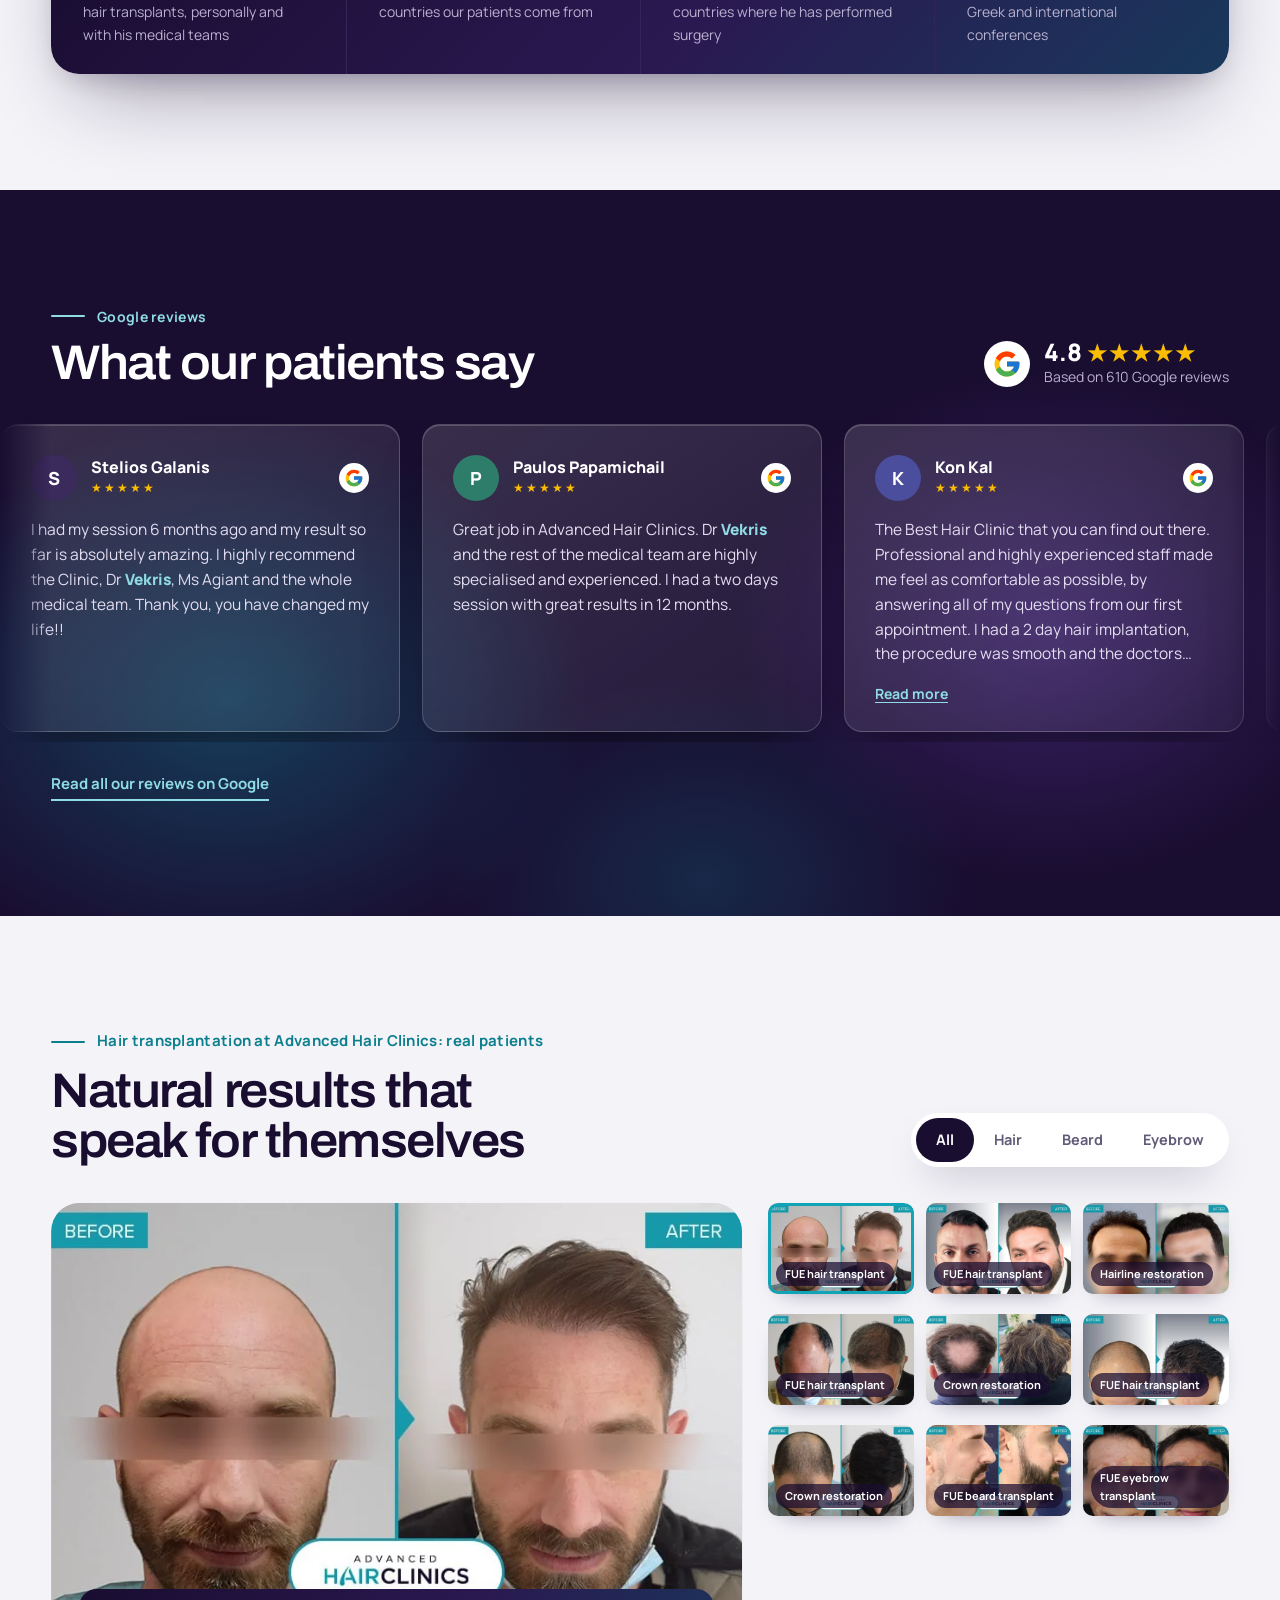
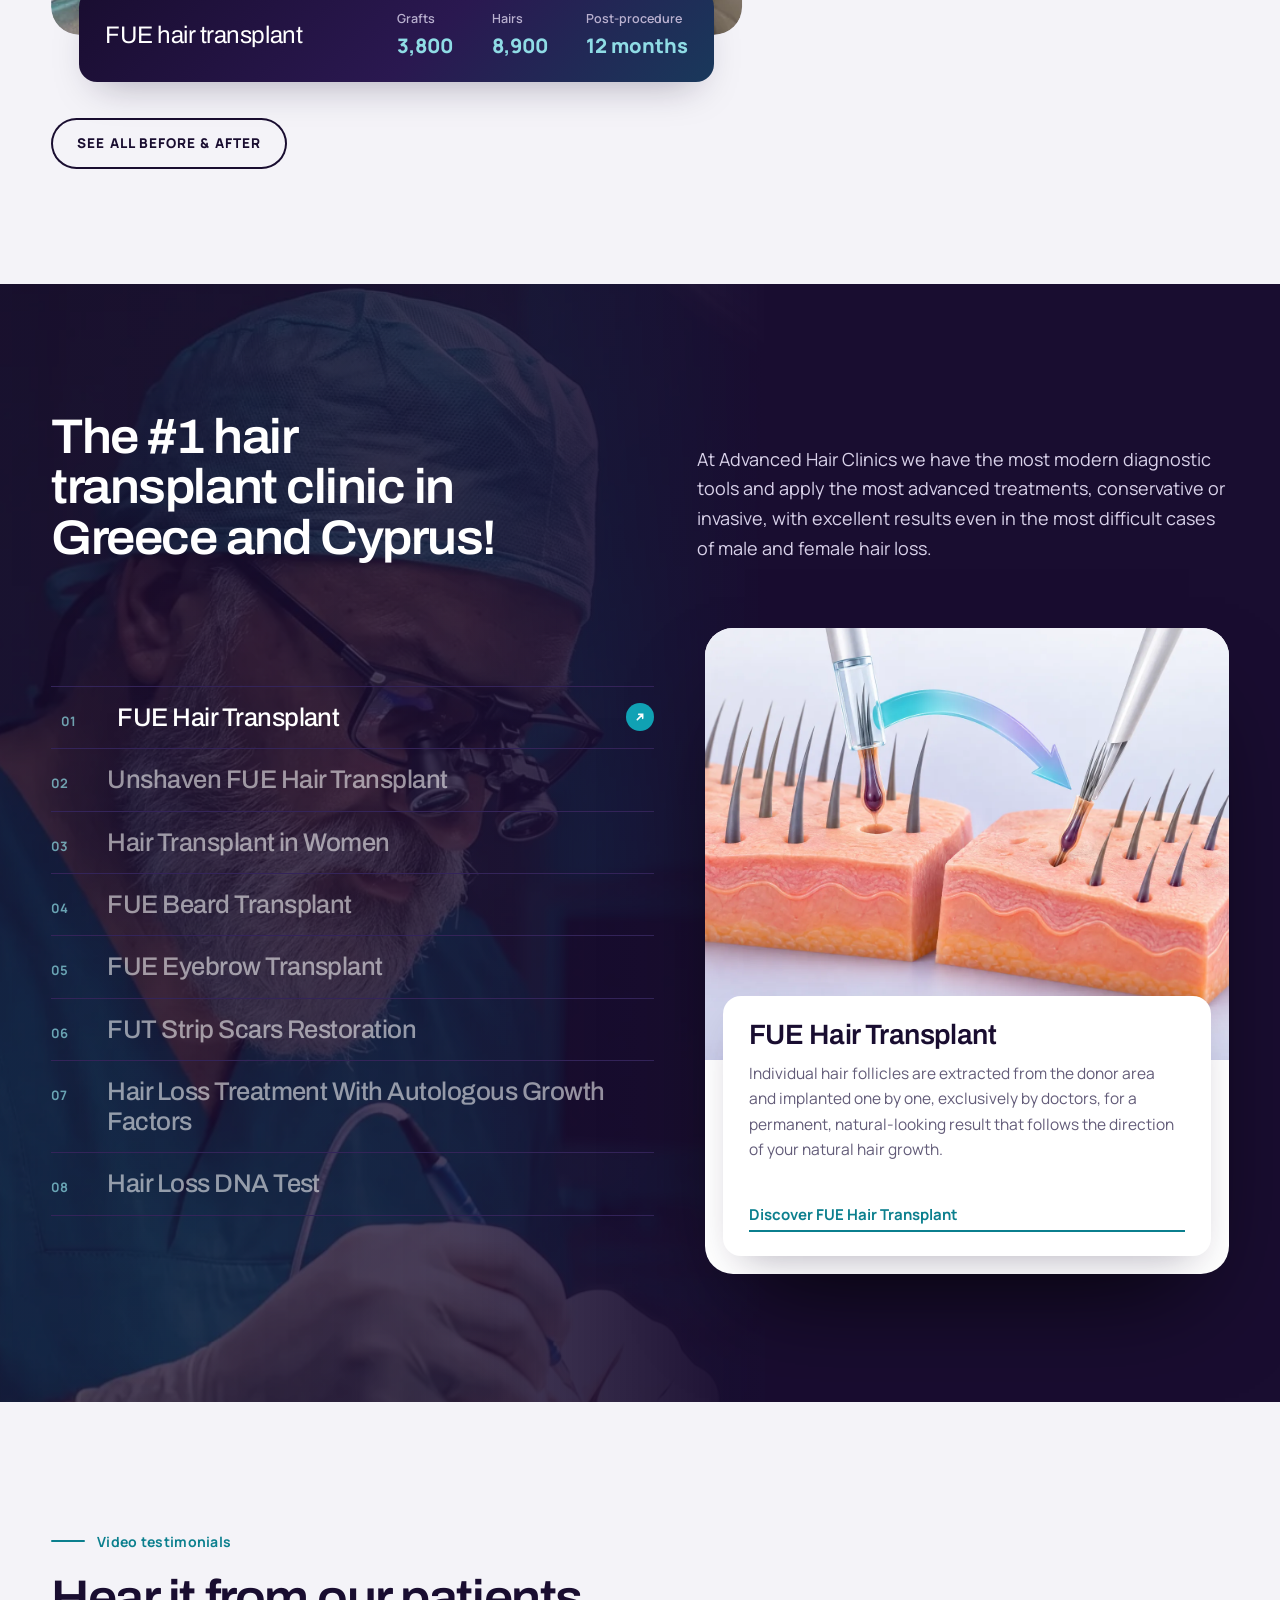
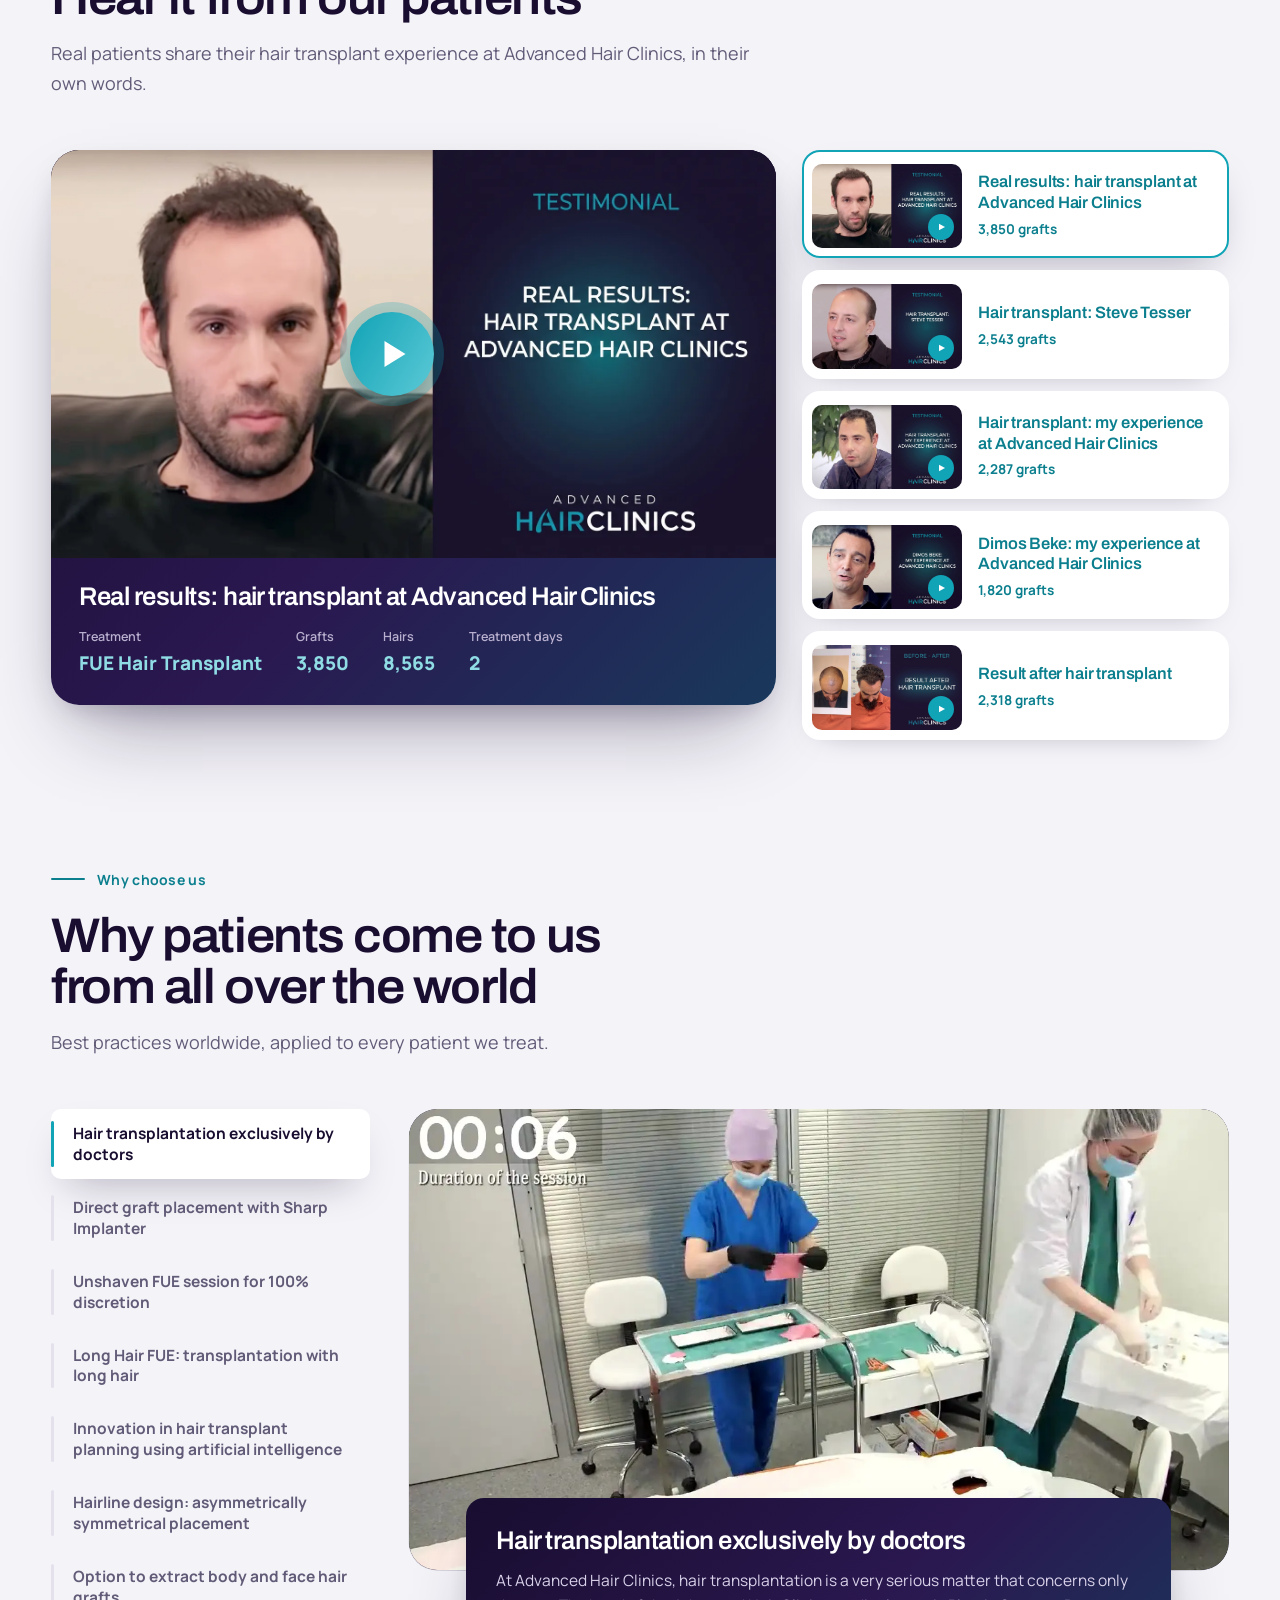
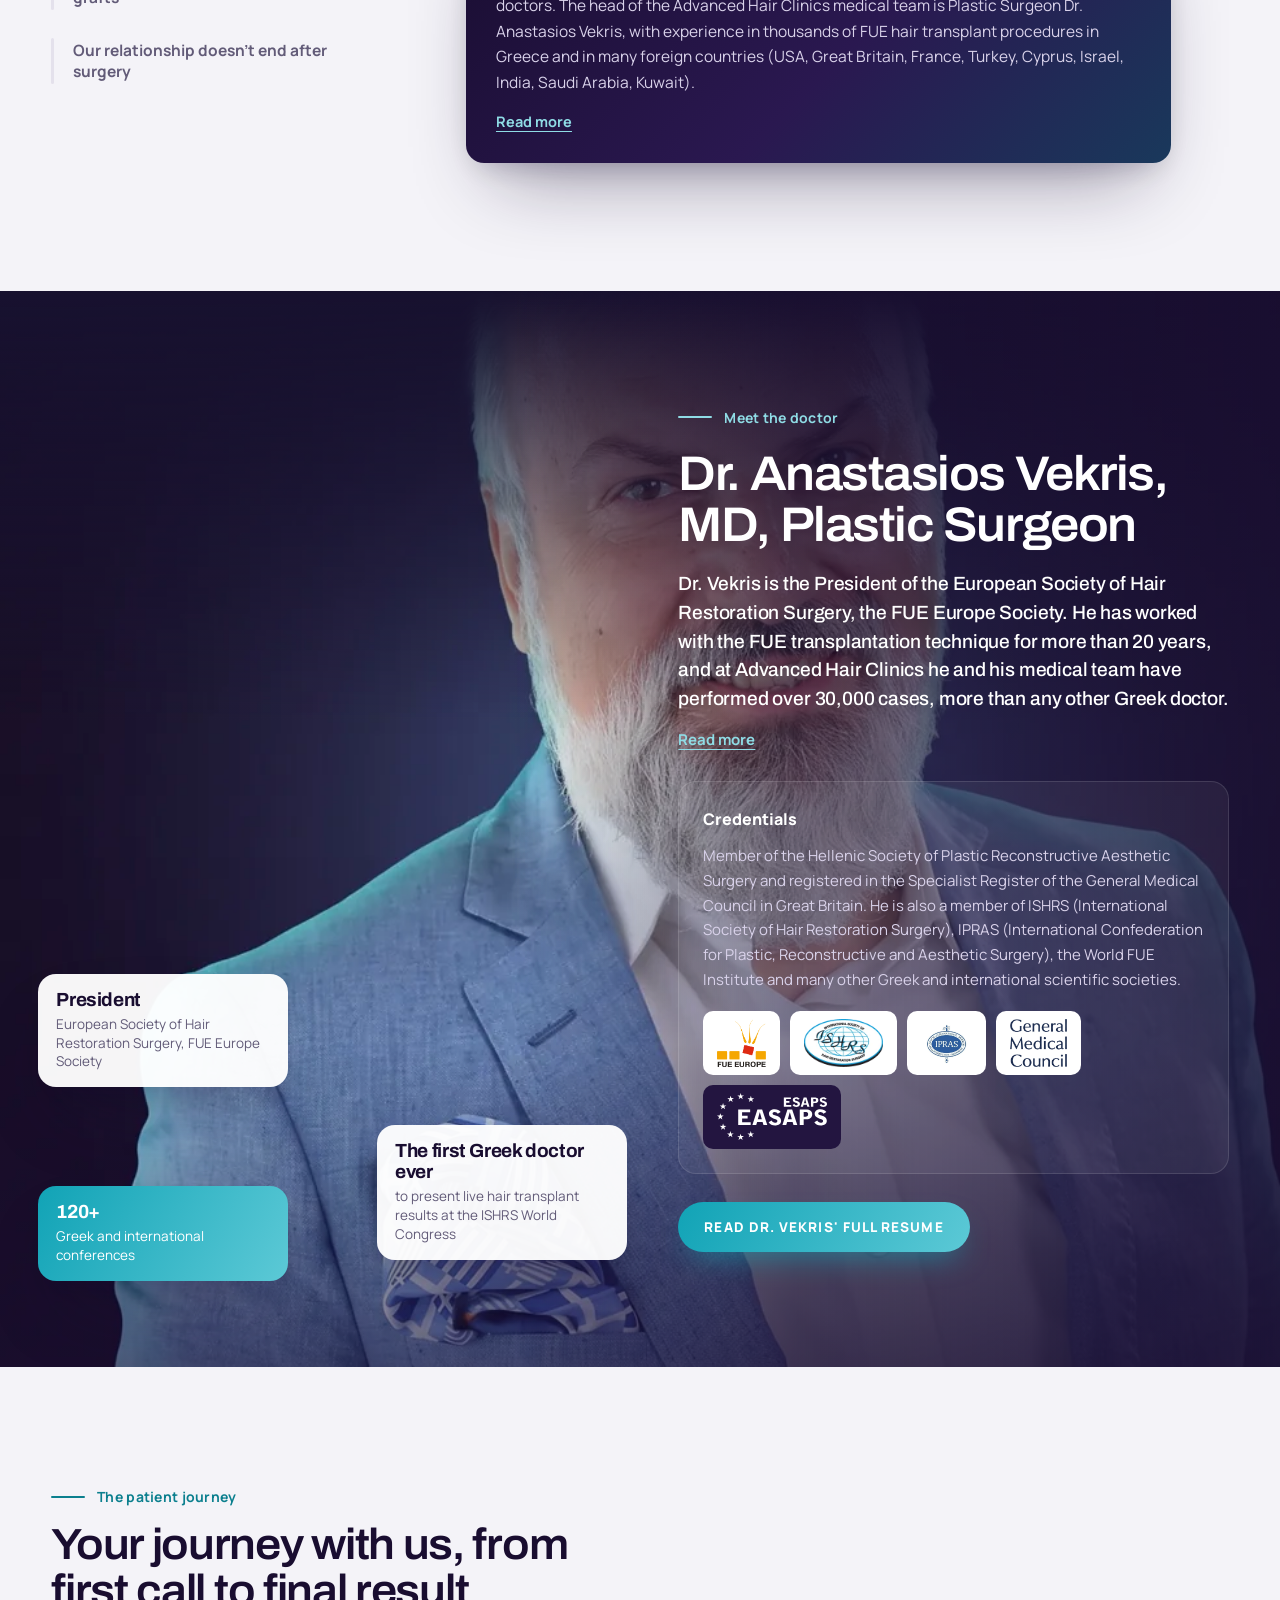
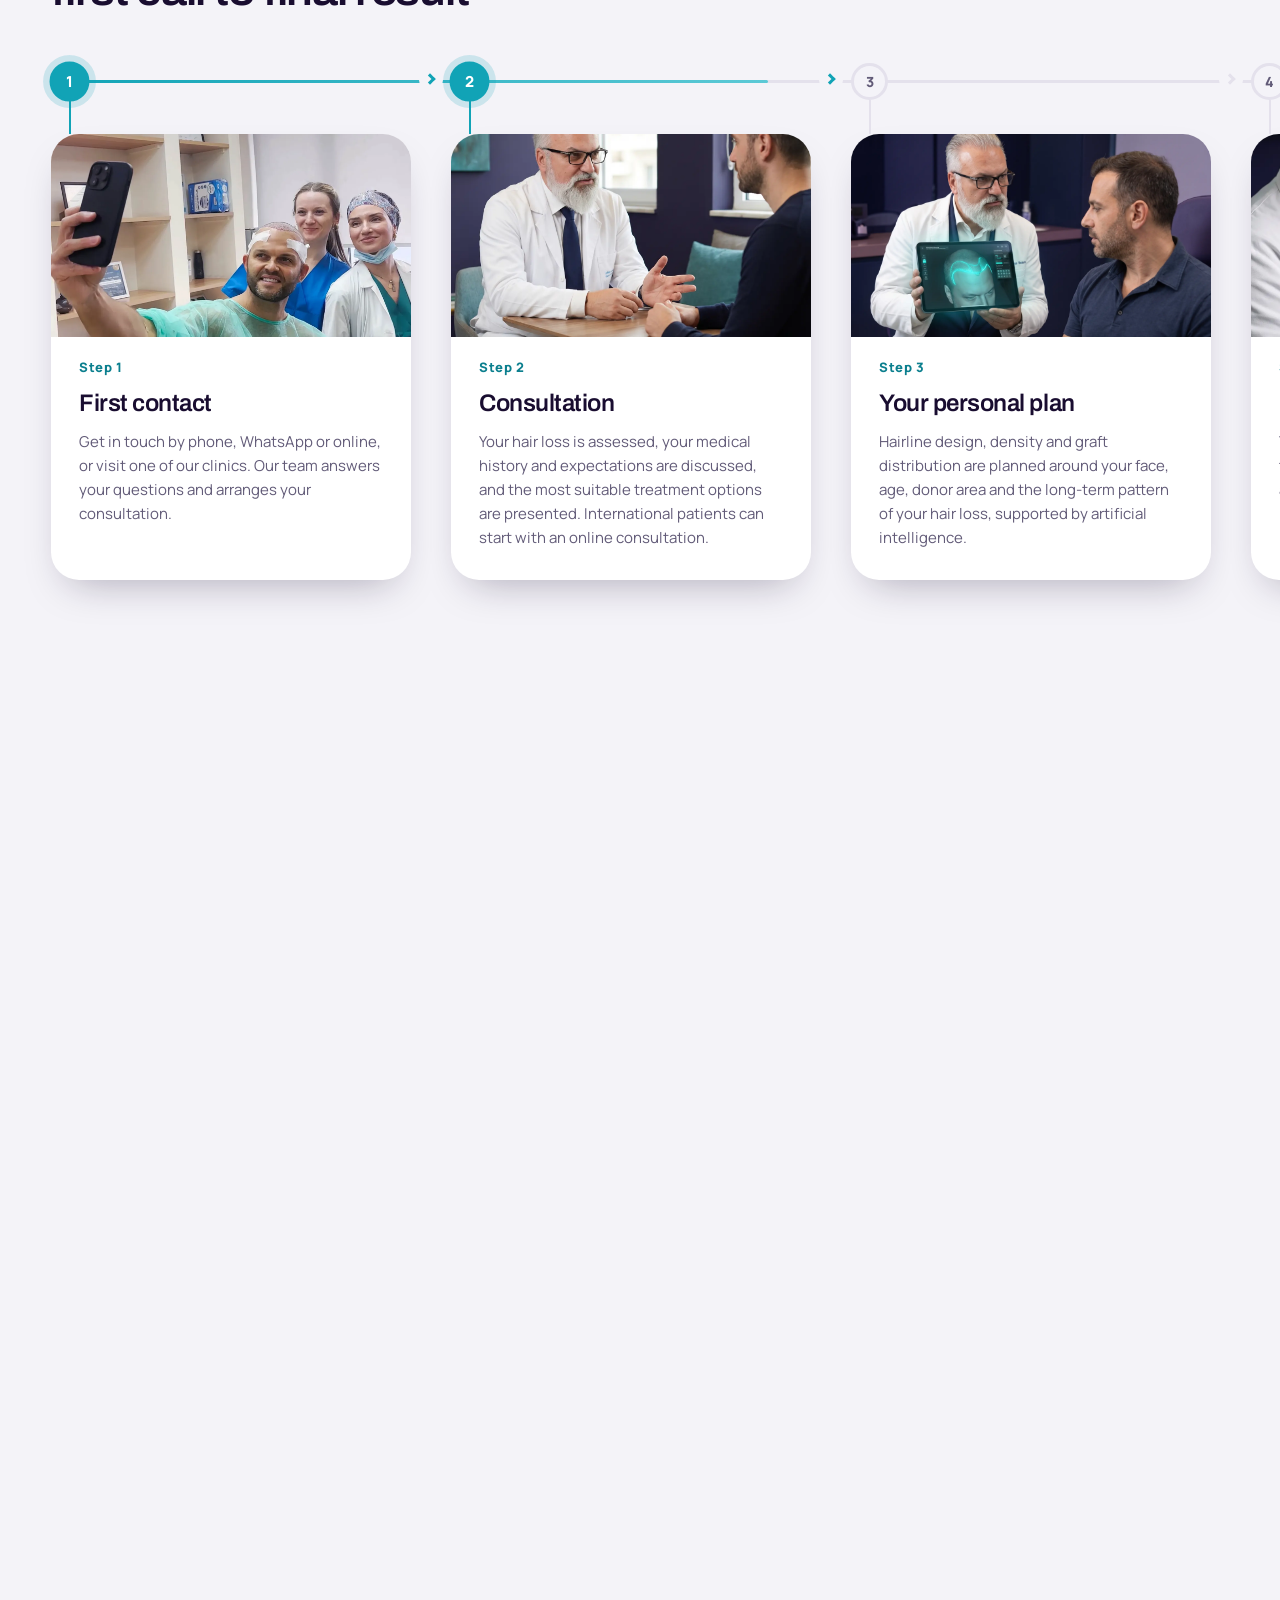
==== commit 9461476e: "Mega menu: portrait crop for the VIP card so Dr Vekris' face is in frame Co-Authored-By: Claude Opus" ====
--- a/index.html
+++ b/index.html
@@ -92,7 +92,7 @@
           <span class="text-link light">Meet Dr. Vekris</span>
         </a>
         <a class="mega-card mega-card-vip" href="/vip-hair-transplant/">
-          <img src="/assets/img/gen/surgery-sm.webp" alt="" loading="lazy">
+          <img src="/assets/img/gen/surgery-card.webp" alt="" width="600" height="737" loading="lazy">
           <span class="mc-k">Vekris Signature</span>
           <span class="mc-t">VIP Hair Transplant</span>
           <span class="mc-p">Performed by Dr. Vekris himself, in complete confidence.</span>
--- a/assets/css/style.css
+++ b/assets/css/style.css
@@ -1351,9 +1351,9 @@
 }
 
 /* Mega menu: Dr Vekris and VIP hair transplant feature cards */
-.mega-cards { display: grid; gap: 16px; align-content: start; }
-.mega-cards .mega-card { min-height: 300px; }
-.mega-cards .mega-card-vip { min-height: 250px; }
-.mega-card-vip img { object-position: 50% 30%; }
+/* The card column stretches to the menu's full height and the two cards share it equally. */
+.mega-cards { display: grid; gap: 16px; grid-auto-rows: 1fr; align-self: stretch; }
+.mega-cards .mega-card { min-height: 240px; align-self: stretch; }
+.mega-card-vip img { object-position: 50% 0; }
 .mega-card-vip .mc-k::before { content: "★"; margin-right: 6px; }
 @media (max-width: 1400px) { .mega-cards { display: none; } }
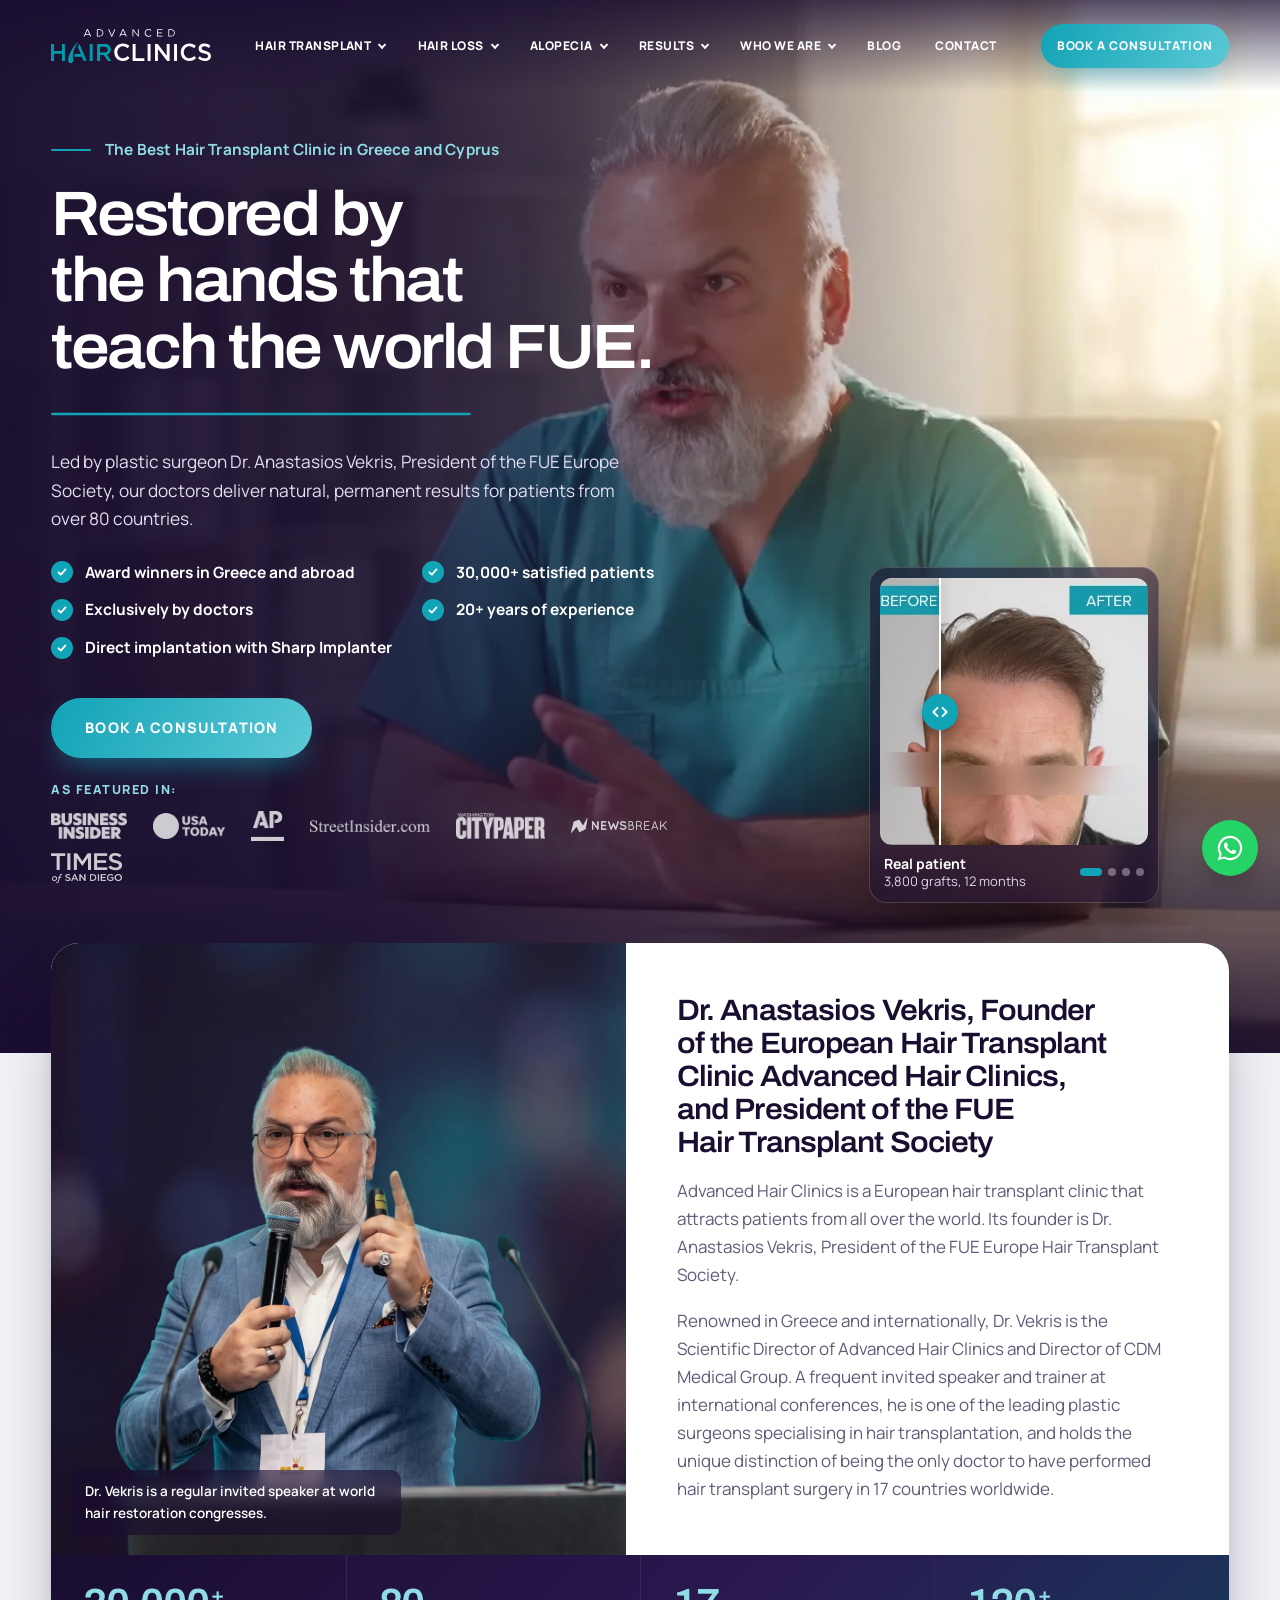
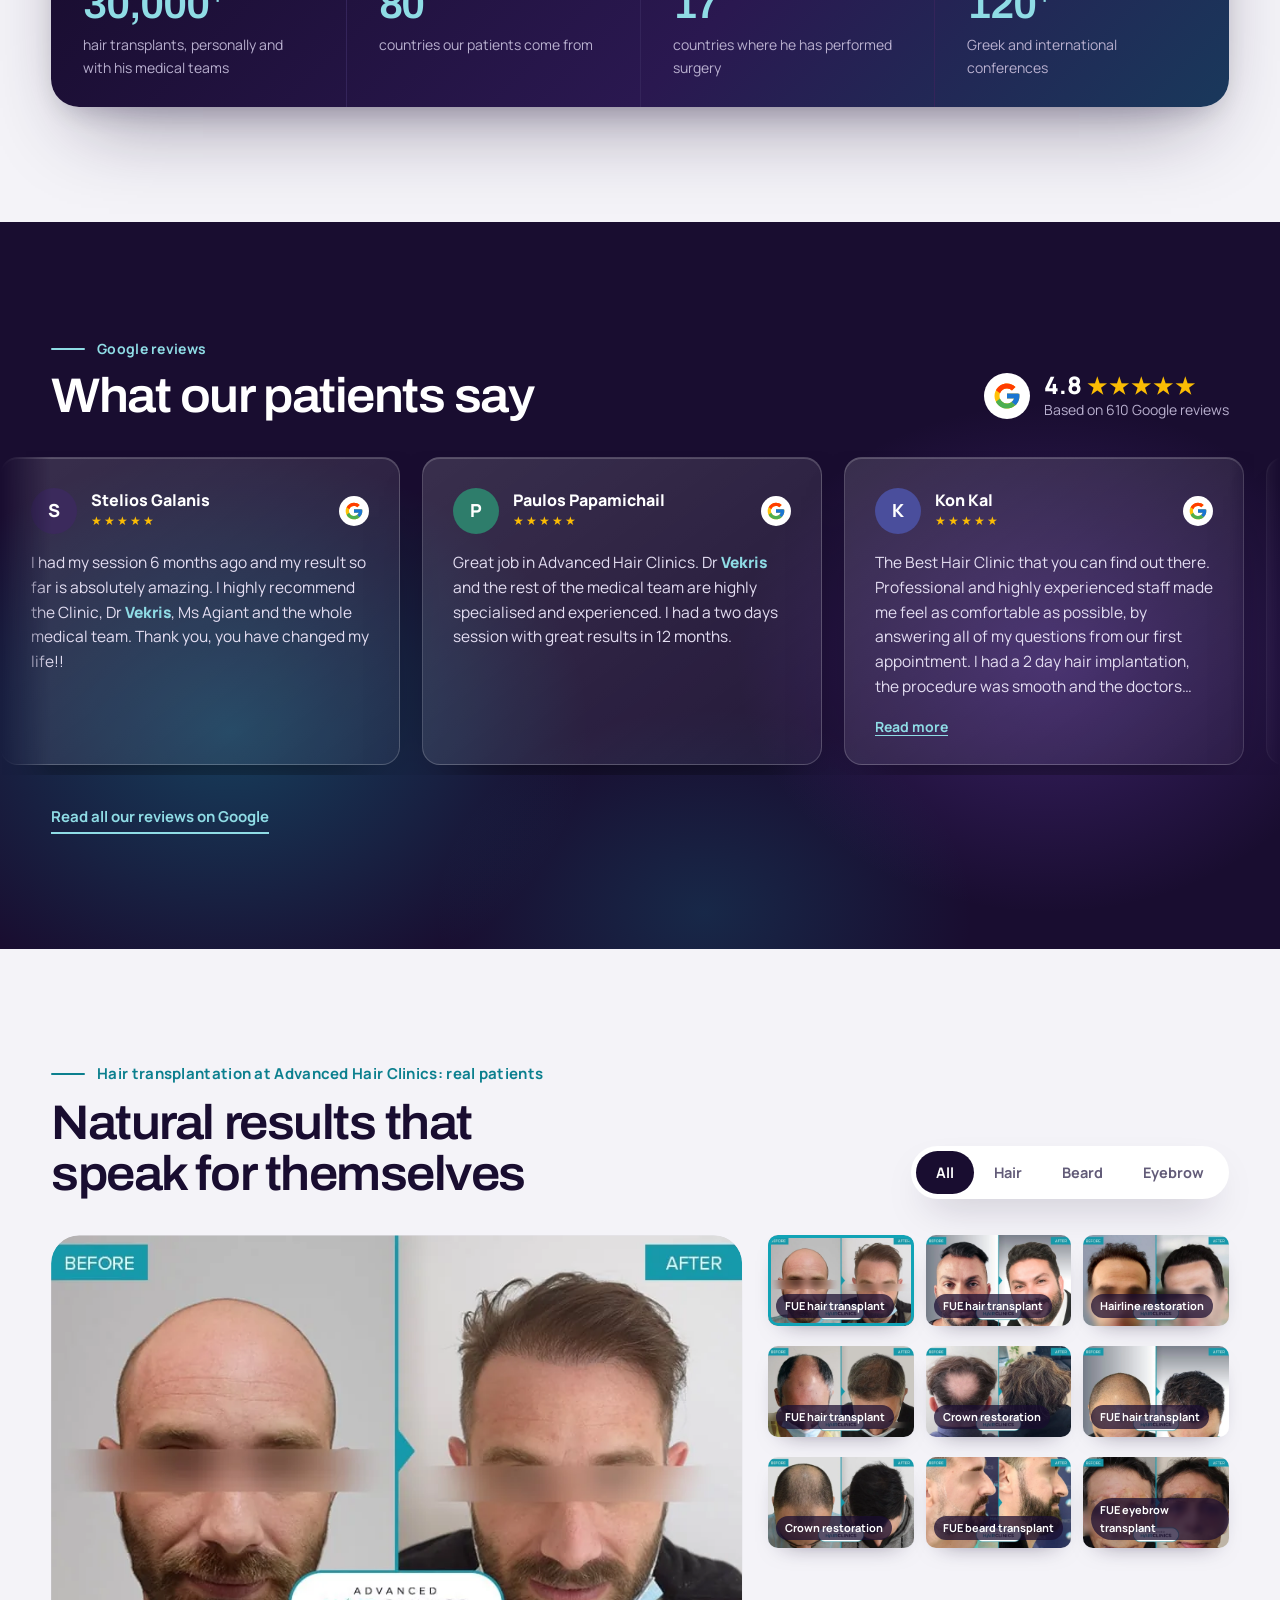
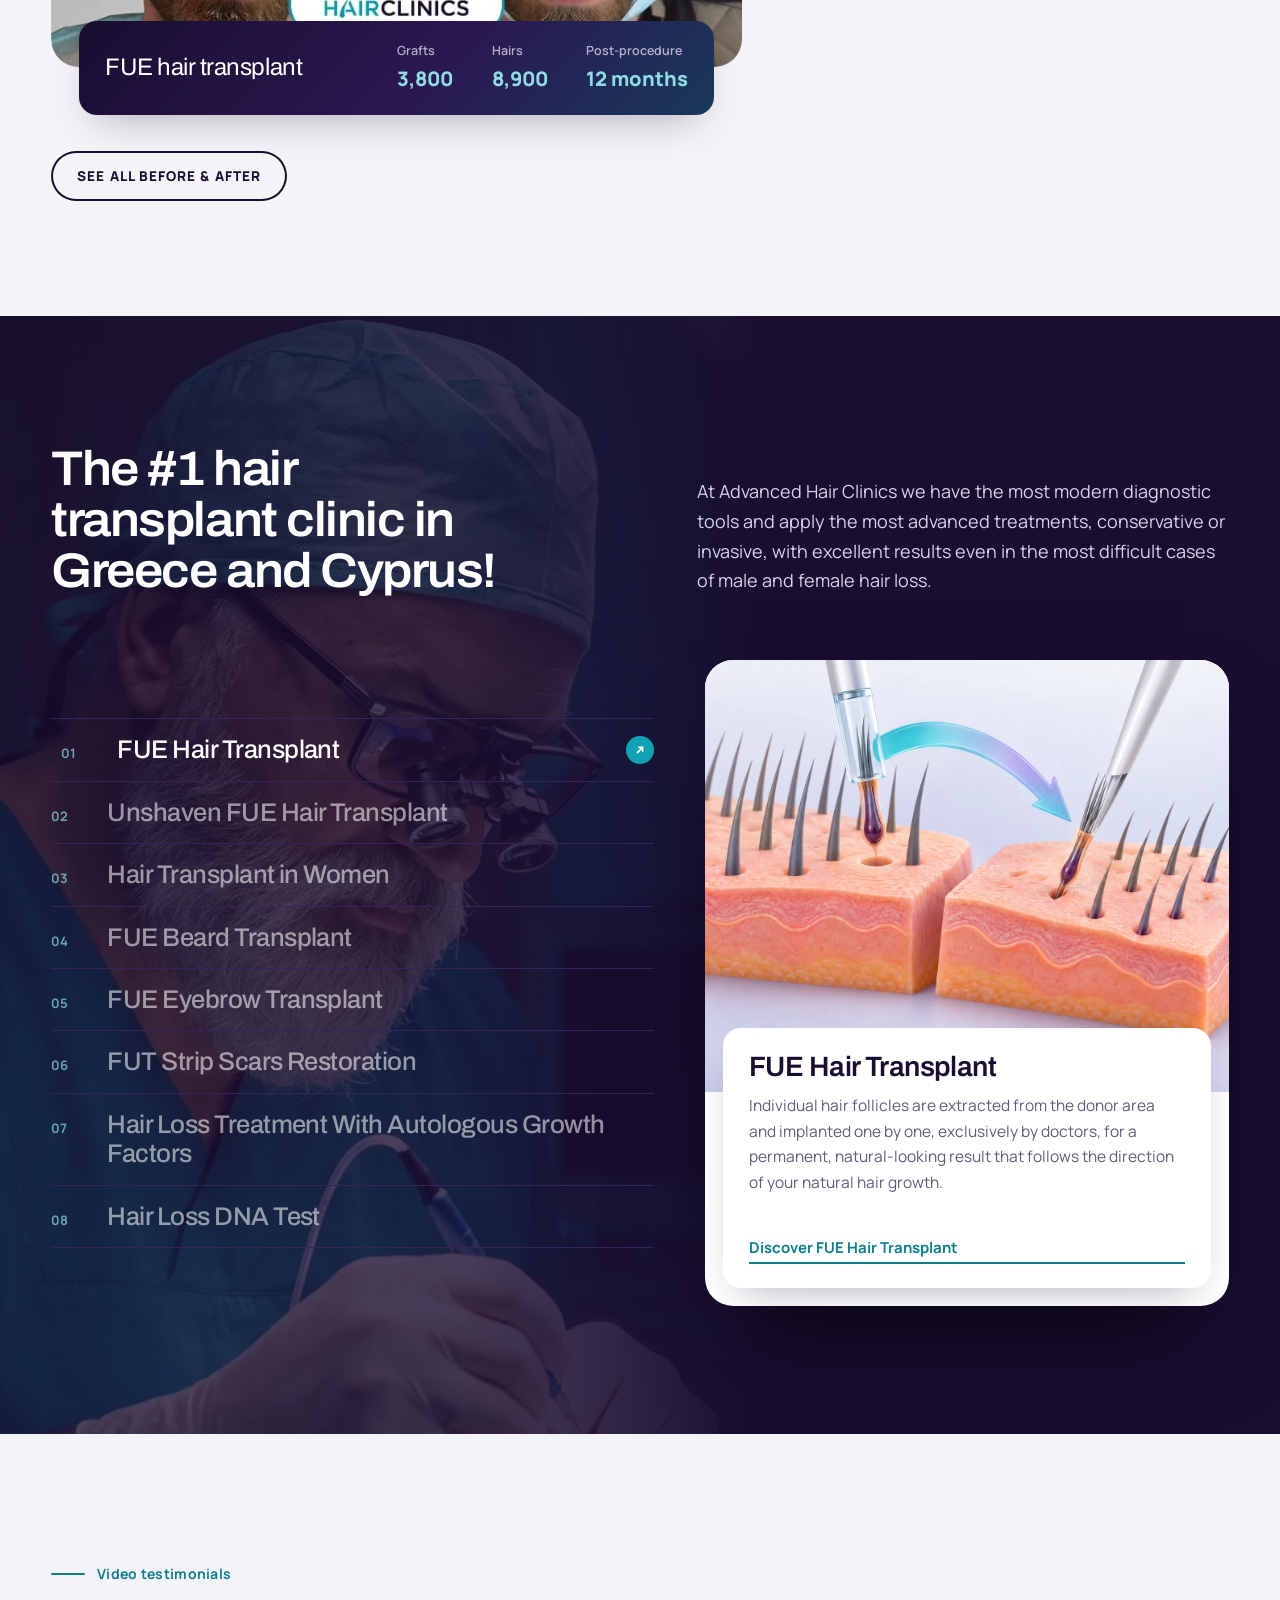
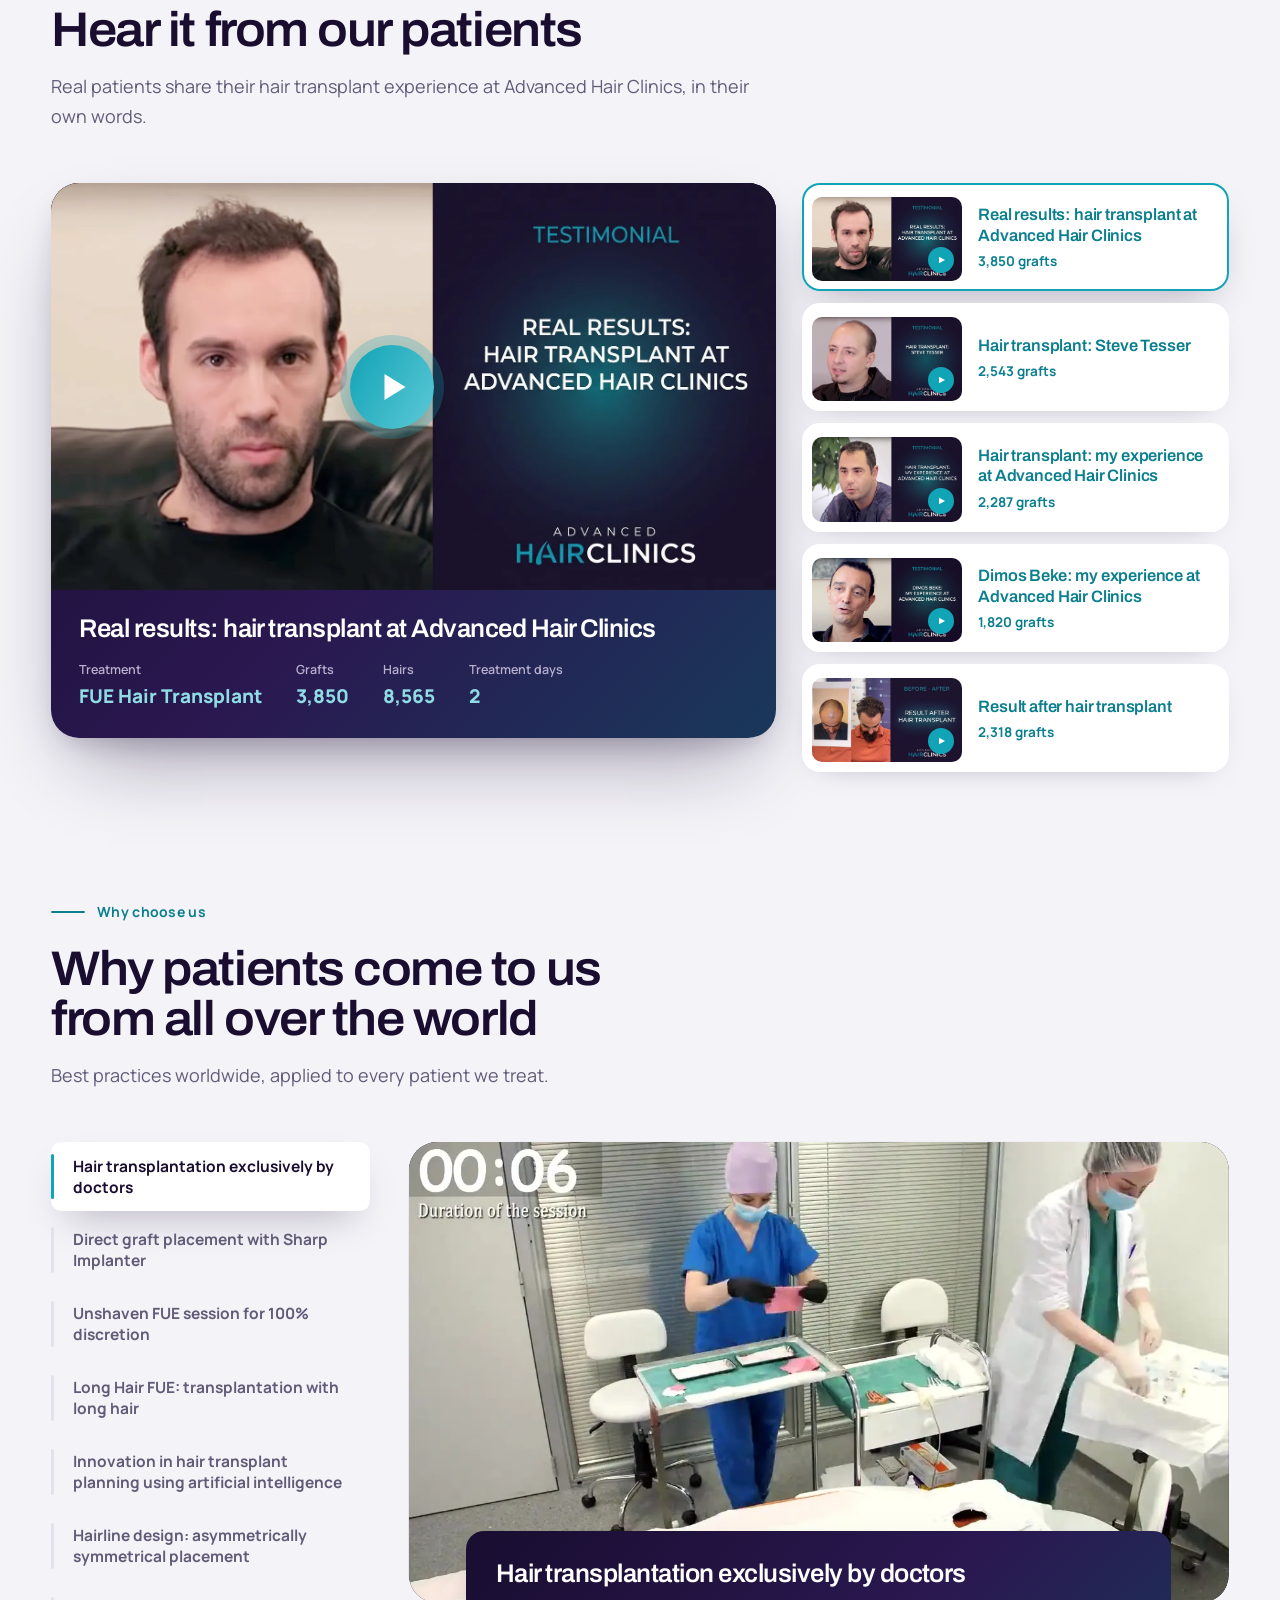
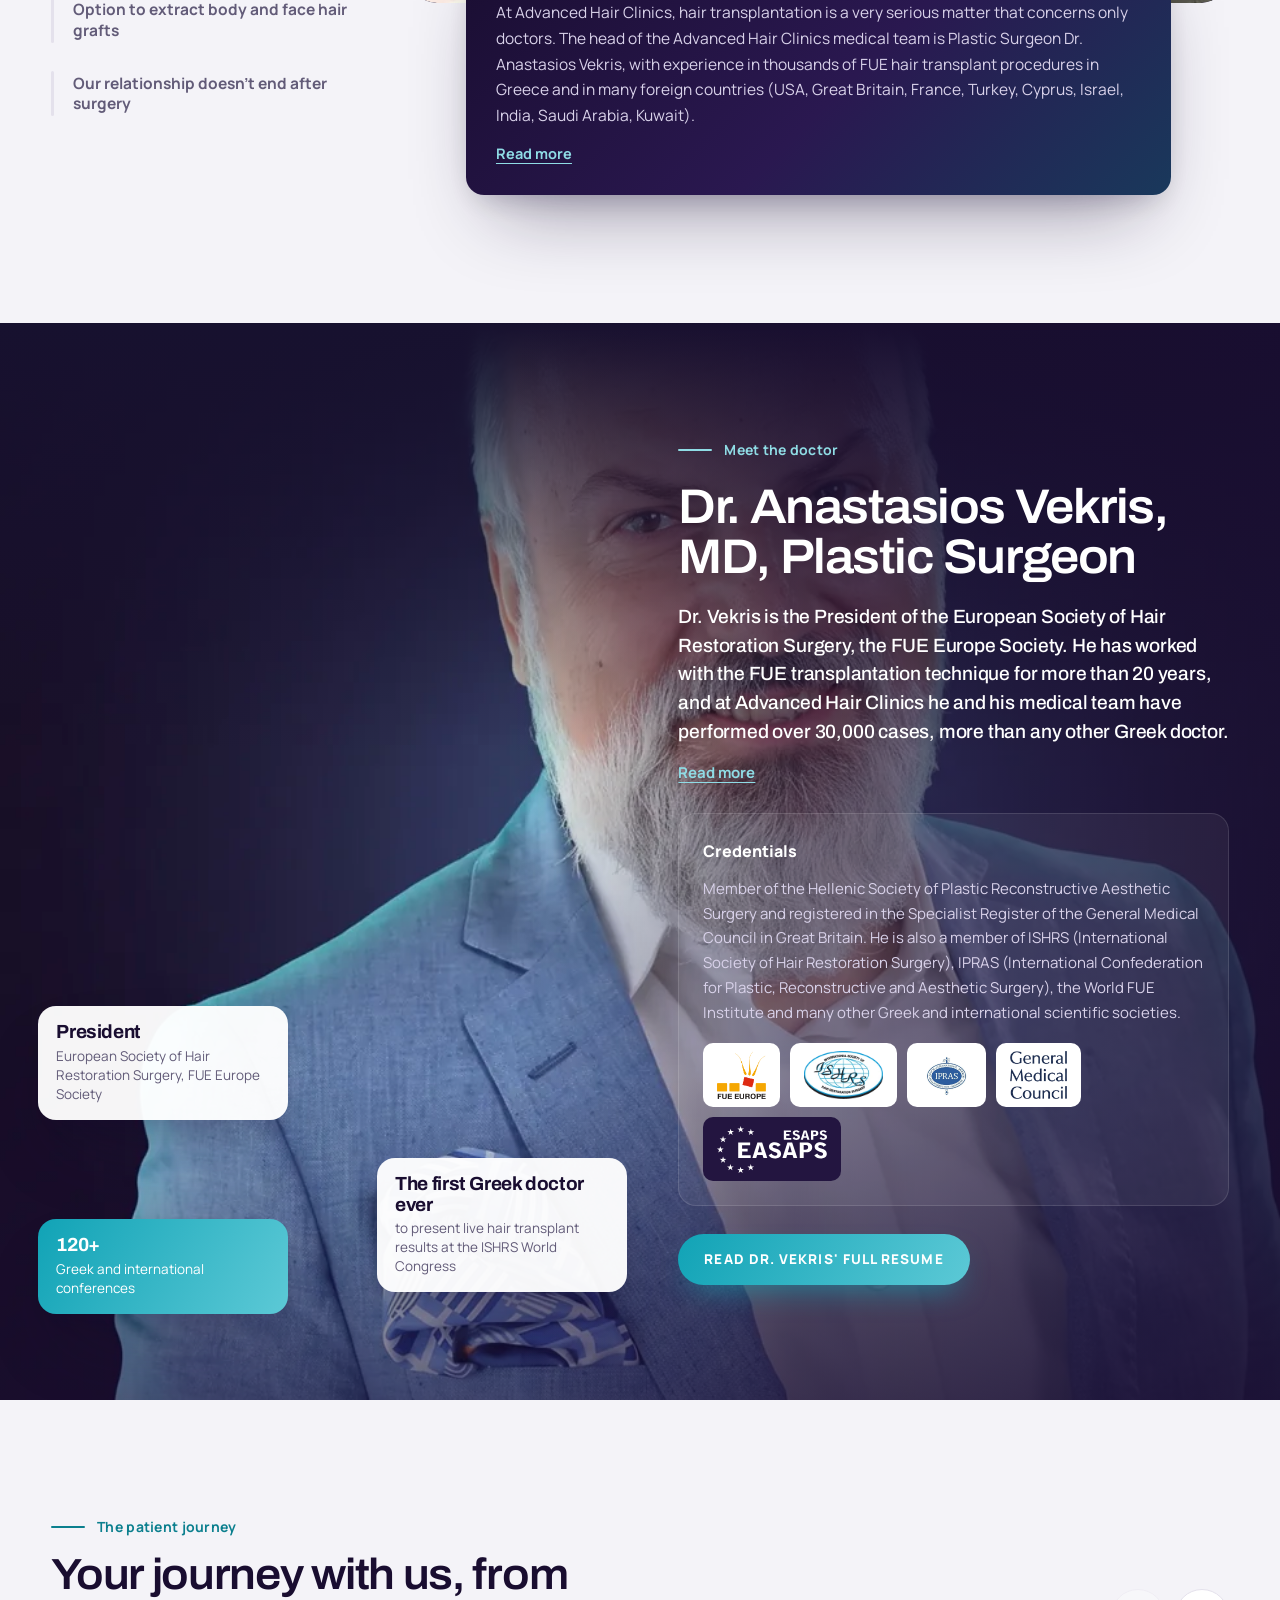
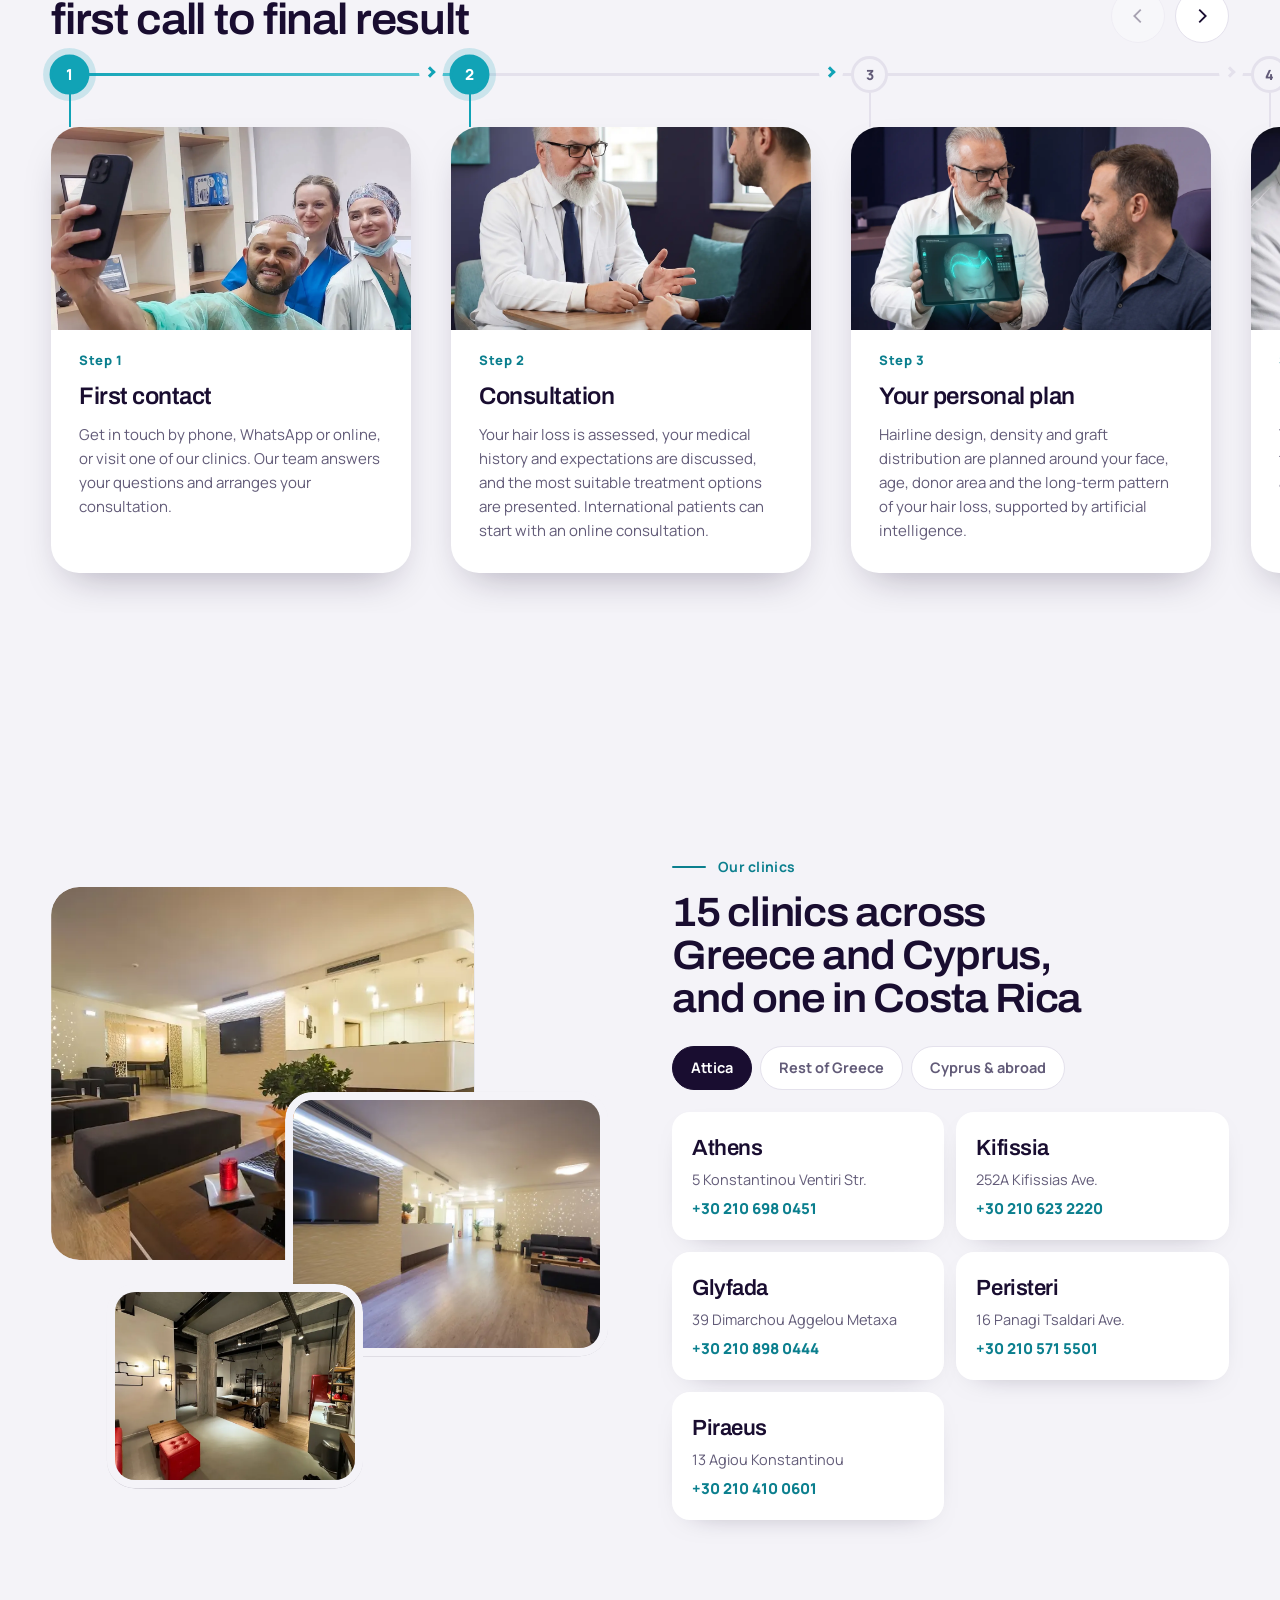
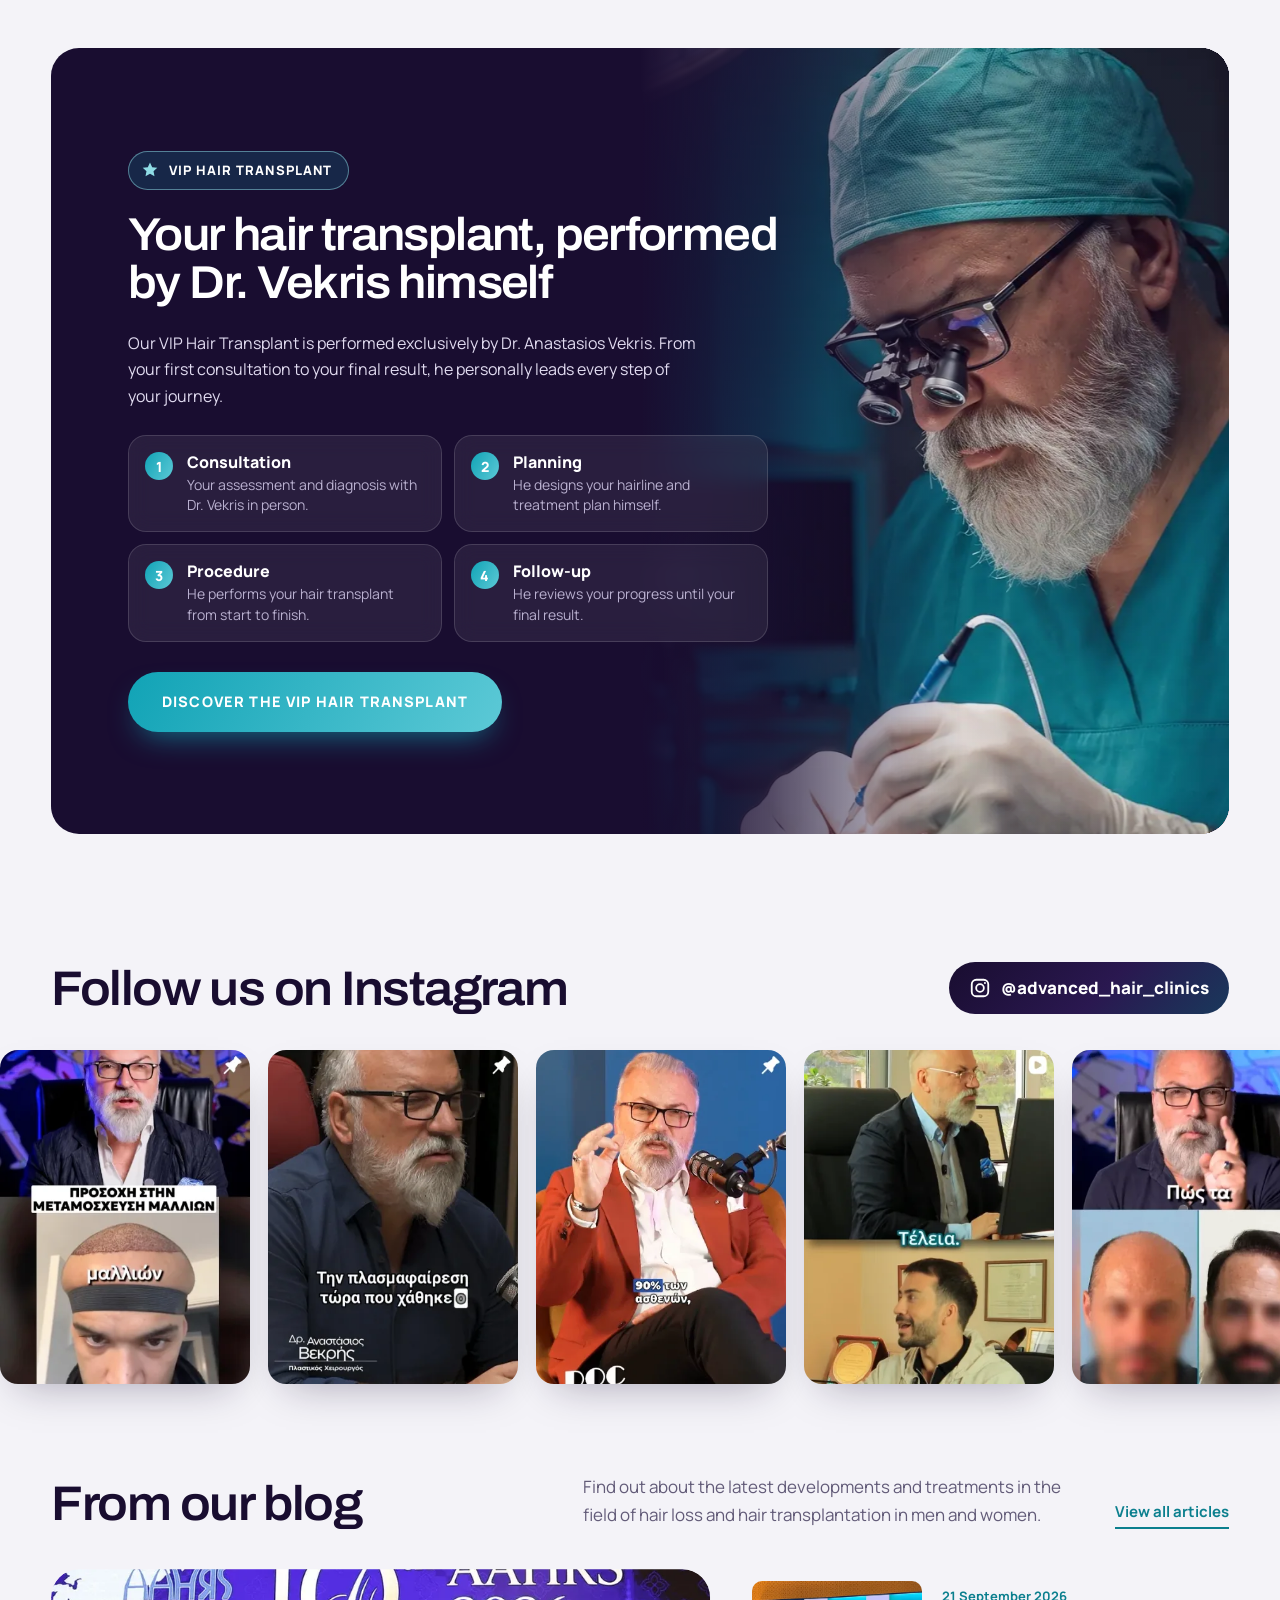
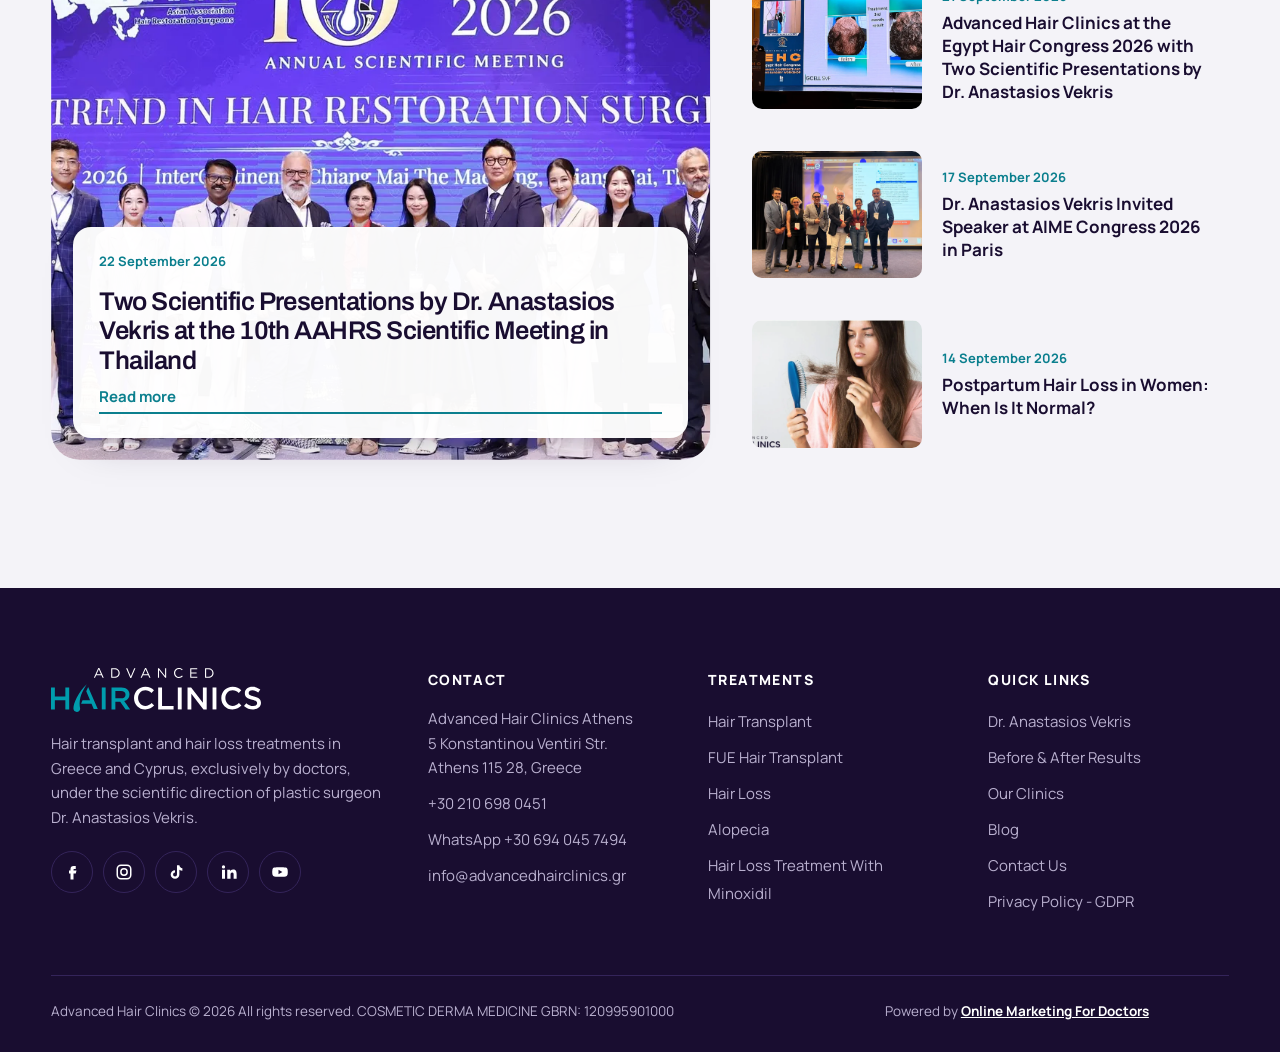
==== commit 1434c6df: "Homepage hero: replace the award badges with 'As featured in' press logos Business Insider, USA Toda" ====
--- a/index.html
+++ b/index.html
@@ -168,12 +168,18 @@
     </ul>
     <div class="hero-cta">
       <button class="btn btn-teal btn-lg" type="button">Book a consultation</button>
-      <ul class="hero-awards" aria-label="Awards and certifications">
-        <li><img src="assets/img/awards/imtj-2020.webp" alt="IMTJ Medical Travel Awards 2020 winner" width="120" height="120"></li>
-        <li><img src="assets/img/awards/medical-beauty-2024.webp" alt="Medical Beauty Awards 2024 Gold, Best Hair Clinic Chain" width="120" height="120"></li>
-        <li><img src="assets/img/awards/healthcare-business-2020.webp" alt="Healthcare Business Awards 2020 Bronze" width="120" height="120"></li>
-        <li><img src="assets/img/awards/ishrs.webp" alt="International Society of Hair Restoration Surgery" width="120" height="120"></li>
-      </ul>
+      <div class="hero-press">
+        <p class="hp-k">As featured in:</p>
+        <ul class="hero-press-list" aria-label="As featured in">
+          <li class="hp-business-insider"><a href="https://markets.businessinsider.com/news/stocks/advanced-hair-clinics-presents-alopeciai-hair-loss-assessment-tool-1036665219" target="_blank" rel="noopener"><img src="assets/img/press/business-insider.webp" alt="Business Insider" width="348" height="120"></a></li>
+          <li class="hp-usa-today"><a href="https://www.usatoday.com/press-release/story/52659/advanced-hair-clinics-presents-alopeciai-hair-loss-assessment-tool" target="_blank" rel="noopener"><img src="assets/img/press/usa-today.webp" alt="USA Today" width="333" height="120"></a></li>
+          <li class="hp-ap-news"><a href="https://apnews.com/press-release/marketersmedia/press-release-e6e11d0cc15daa1fe231c60dc971aa9e" target="_blank" rel="noopener"><img src="assets/img/press/ap-news.webp" alt="AP News" width="135" height="120"></a></li>
+          <li class="hp-streetinsider"><a href="https://www.streetinsider.com/The+Financial+Capital/Advanced+Hair+Clinics+Presents+AlopeciAI+Hair+Loss+Assessment+Tool/27231861.html" target="_blank" rel="noopener"><img src="assets/img/press/streetinsider.webp" alt="StreetInsider" width="278" height="28"></a></li>
+          <li class="hp-washington-city-paper"><a href="https://pr.washingtoncitypaper.com/article/Advanced-Hair-Clinics-Presents-AlopeciAI-Hair-Loss-Assessment-Tool/6adf4061df578d00025b1e42" target="_blank" rel="noopener"><img src="assets/img/press/washington-city-paper.webp" alt="Washington City Paper" width="408" height="120"></a></li>
+          <li class="hp-newsbreak"><a href="https://www.newsbreak.com/dmr-news-321522575/4967552618897-advanced-hair-clinics-presents-alopeciai-hair-loss-assessment-tool" target="_blank" rel="noopener"><img src="assets/img/press/newsbreak.webp" alt="NewsBreak" width="761" height="120"></a></li>
+          <li class="hp-times-of-san-diego"><a href="https://pr.timesofsandiego.com/article/Advanced-Hair-Clinics-Presents-AlopeciAI-Hair-Loss-Assessment-Tool/6adf4061df578d00025b1e42" target="_blank" rel="noopener"><img src="assets/img/press/times-of-san-diego.webp" alt="Times of San Diego" width="282" height="120"></a></li>
+        </ul>
+      </div>
     </div>
   </div>
 
--- a/assets/css/style.css
+++ b/assets/css/style.css
@@ -1357,3 +1357,33 @@
 .mega-card-vip img { object-position: 50% 0; }
 .mega-card-vip .mc-k::before { content: "★"; margin-right: 6px; }
 @media (max-width: 1400px) { .mega-cards { display: none; } }
+
+/* Journey: arrows instead of scroll-linked sideways movement */
+.journey-nav { grid-column: 2; grid-row: 2; justify-self: end; display: flex; gap: 10px; }
+.journey-nav .round-btn { border-color: var(--mist); color: var(--ink); background: #fff; }
+.journey-nav .round-btn:hover:not(:disabled) { background: var(--teal); border-color: var(--teal); color: #fff; }
+.journey-nav .round-btn:disabled { opacity: .35; cursor: default; }
+.journey.is-native .journey-track { scrollbar-width: none; }
+.journey.is-native .journey-track::-webkit-scrollbar { display: none; }
+@media (max-width: 1120px) { .journey-nav { grid-column: 1; grid-row: auto; justify-self: start; margin-top: 18px; } }
+.journey.is-native .journey-track { scroll-padding-inline: max(var(--gutter), calc((100vw - var(--max)) / 2)); }
+
+/* Journey rail sized to all the steps, so it does not stop at the edge of the visible strip */
+.journey.is-native .journey-track::before { right: auto; width: var(--rail-w, calc(100% - 2 * max(var(--gutter), calc((100vw - var(--max)) / 2)))); }
+.journey.is-native .journey-track::after { max-width: var(--rail-w, none); }
+
+/* Hero: "As featured in" press logos (replaces the award badges on the homepage) */
+.hero-press { display: grid; gap: 10px; flex: 1 1 380px; min-width: 0; max-width: 640px; }
+.hp-k { font-size: 12.5px; font-weight: 800; letter-spacing: .12em; text-transform: uppercase; color: var(--teal-soft); }
+.hero-press-list { display: flex; flex-wrap: wrap; align-items: center; gap: 12px 26px; }
+.hero-press-list a { display: block; opacity: .78; transition: opacity .3s; }
+.hero-press-list a:hover, .hero-press-list a:focus-visible { opacity: 1; }
+.hero-press-list img { display: block; height: 26px; width: auto; max-width: 96px; object-fit: contain; }
+.hero-press-list .hp-ap-news img, .hero-press-list .hp-times-of-san-diego img { height: 30px; }
+.hero-press-list .hp-streetinsider img { max-width: 120px; }
+@media (max-width: 760px) {
+  .hero-press { flex-basis: 100%; justify-items: center; }
+  .hero-press-list { justify-content: center; gap: 12px 20px; }
+  .hero-press-list img { height: 22px; max-width: 84px; }
+  .hero-press-list .hp-ap-news img, .hero-press-list .hp-times-of-san-diego img { height: 26px; }
+}
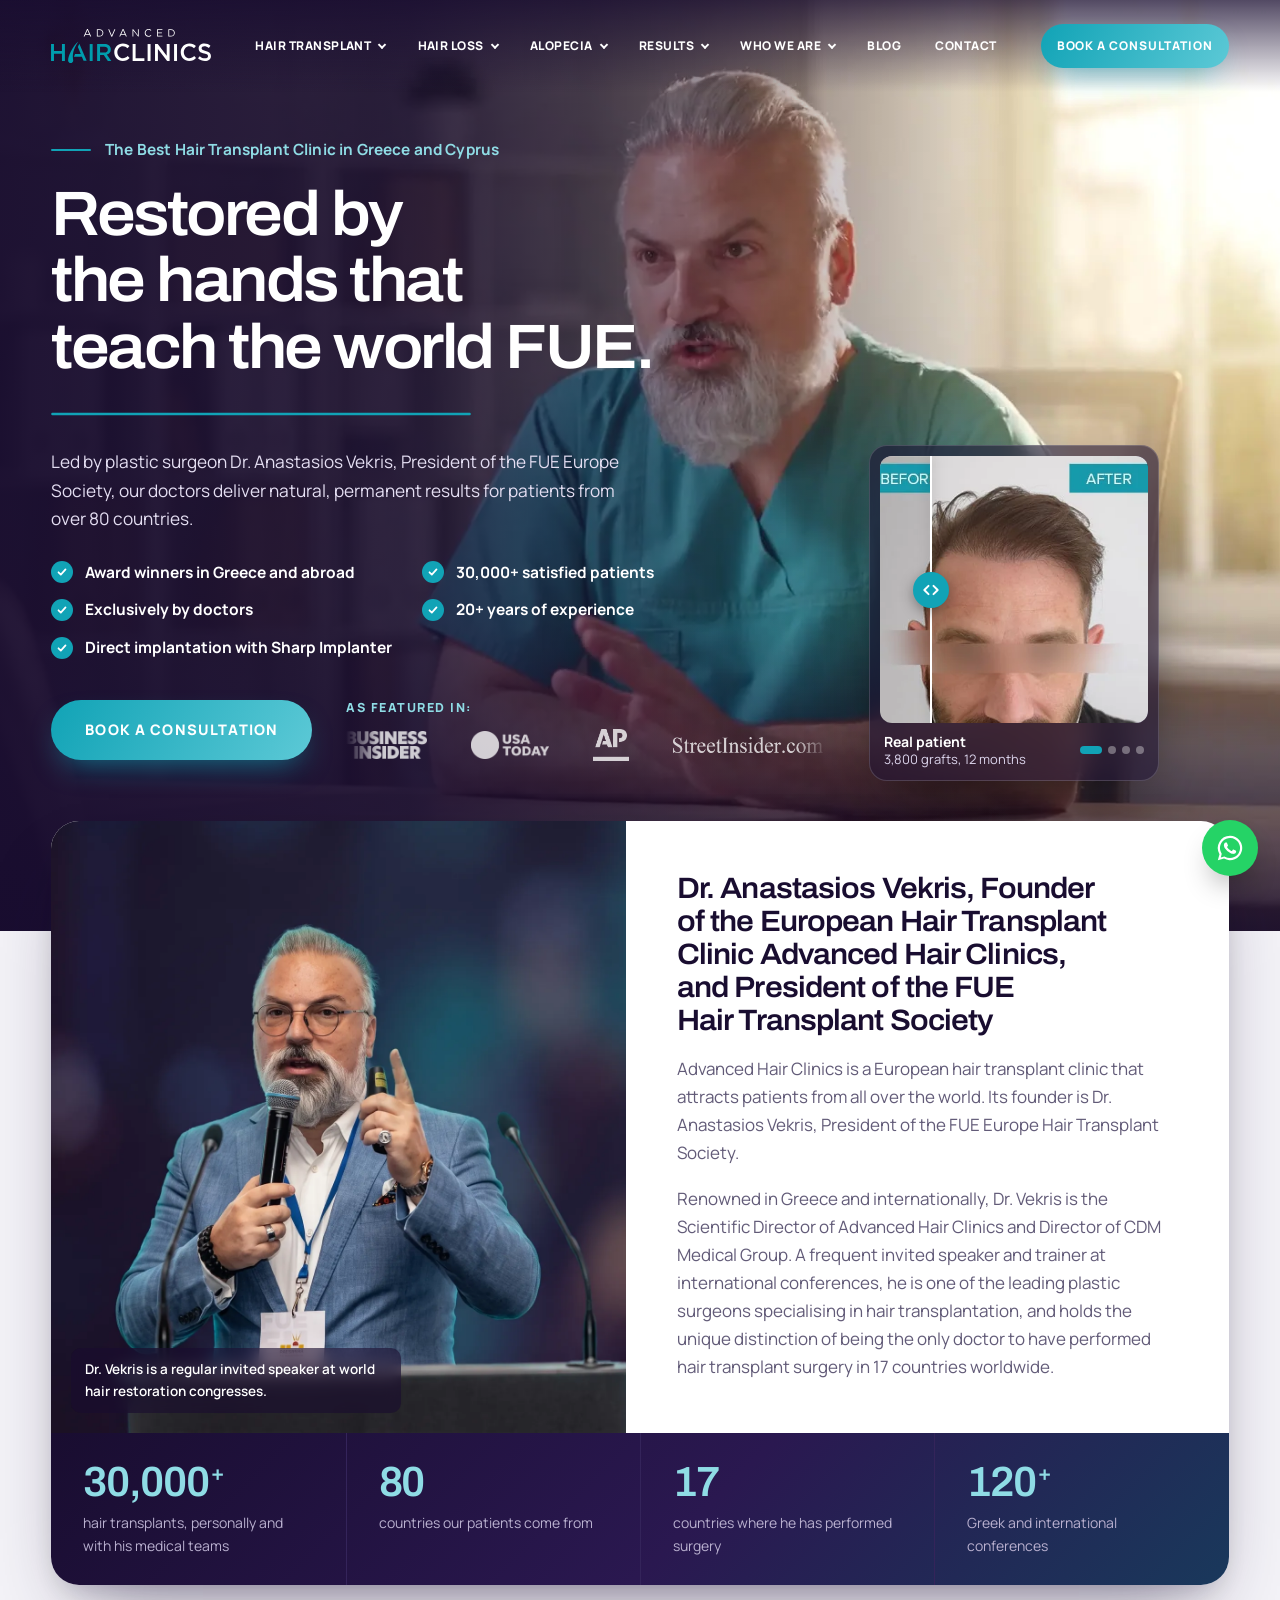
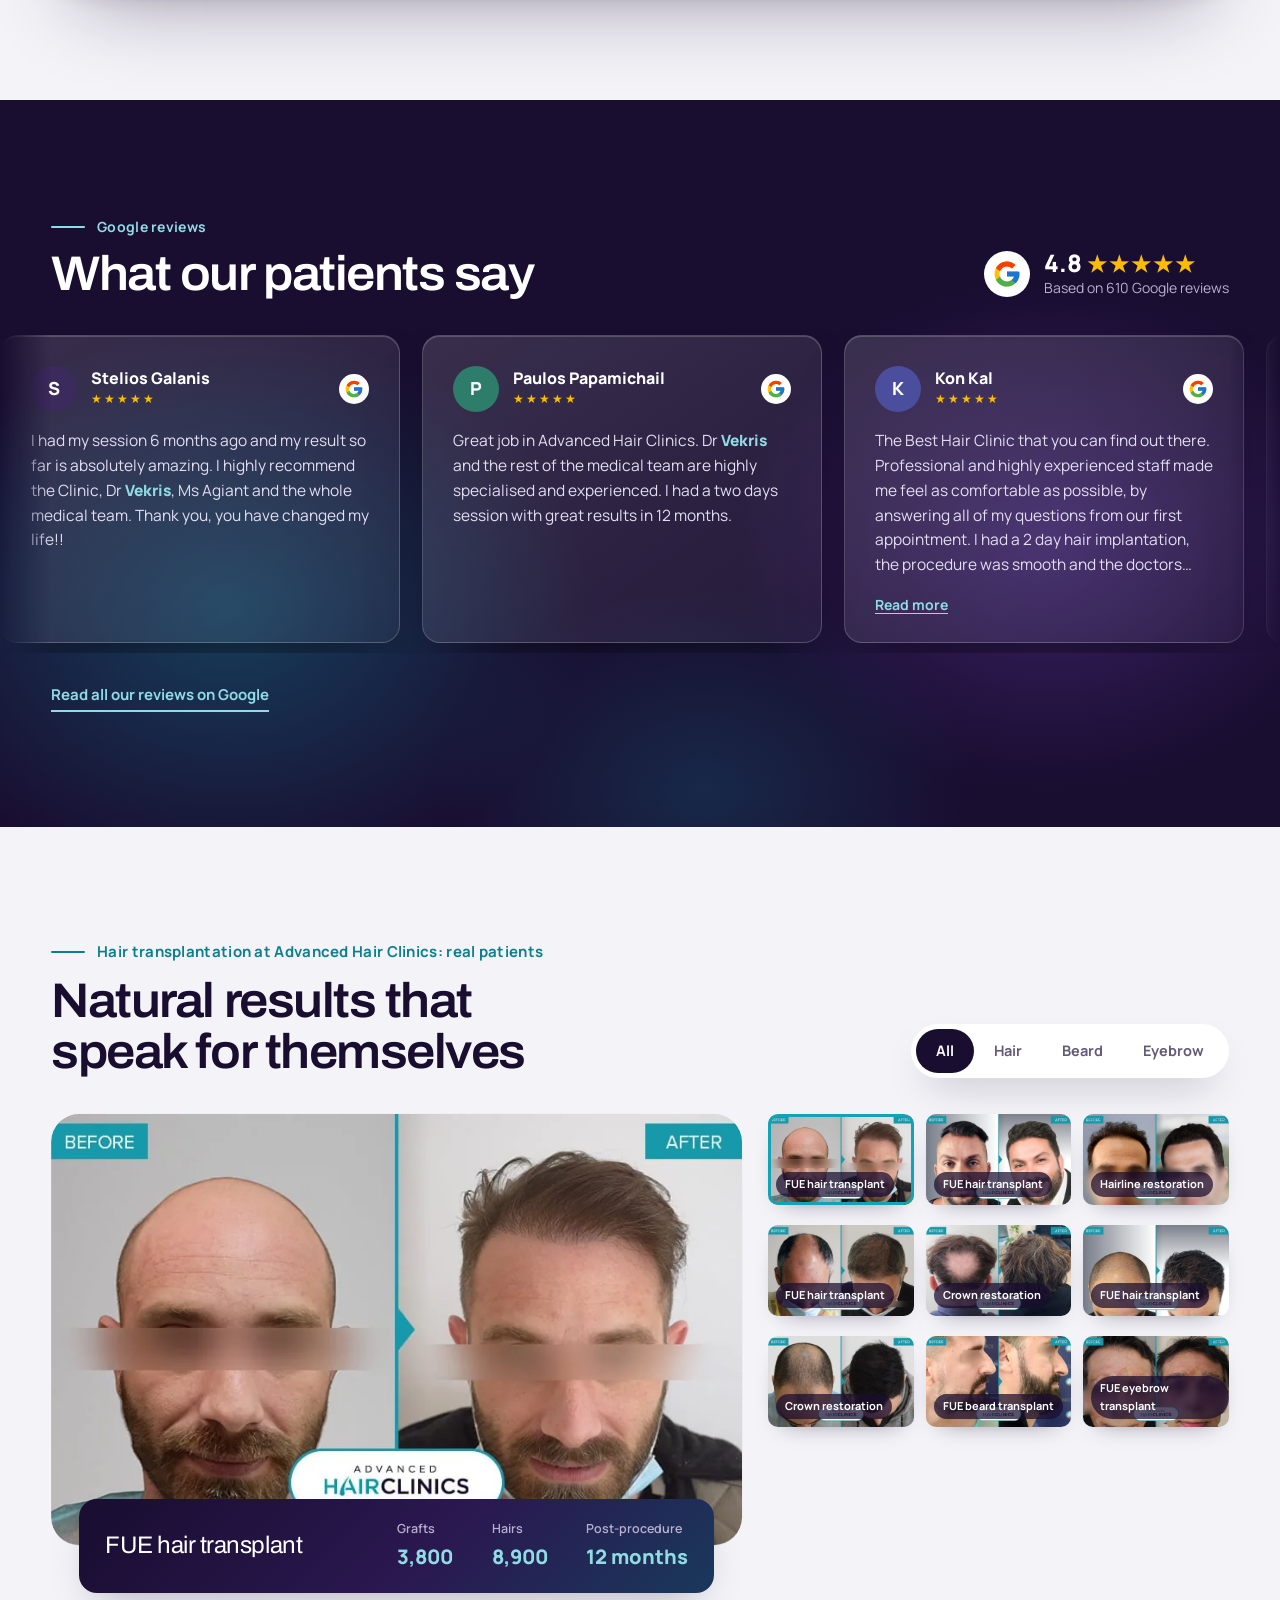
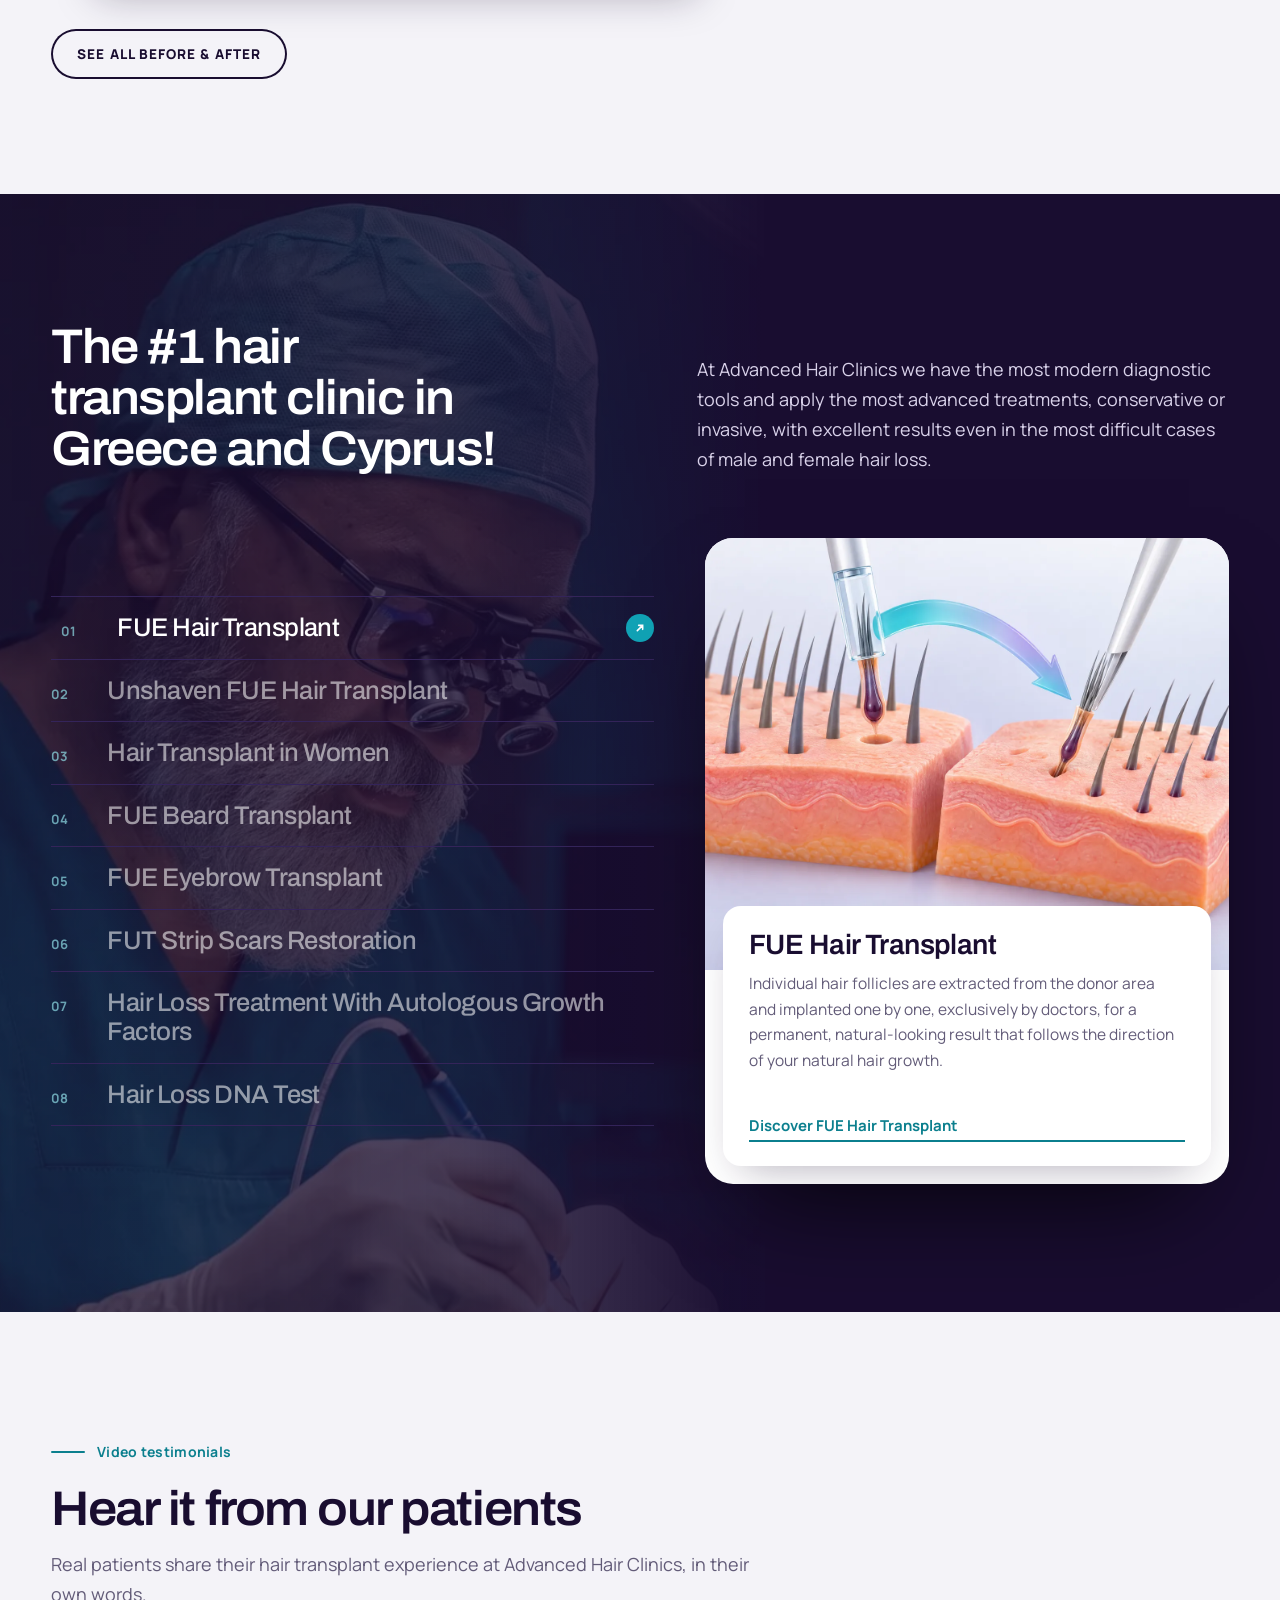
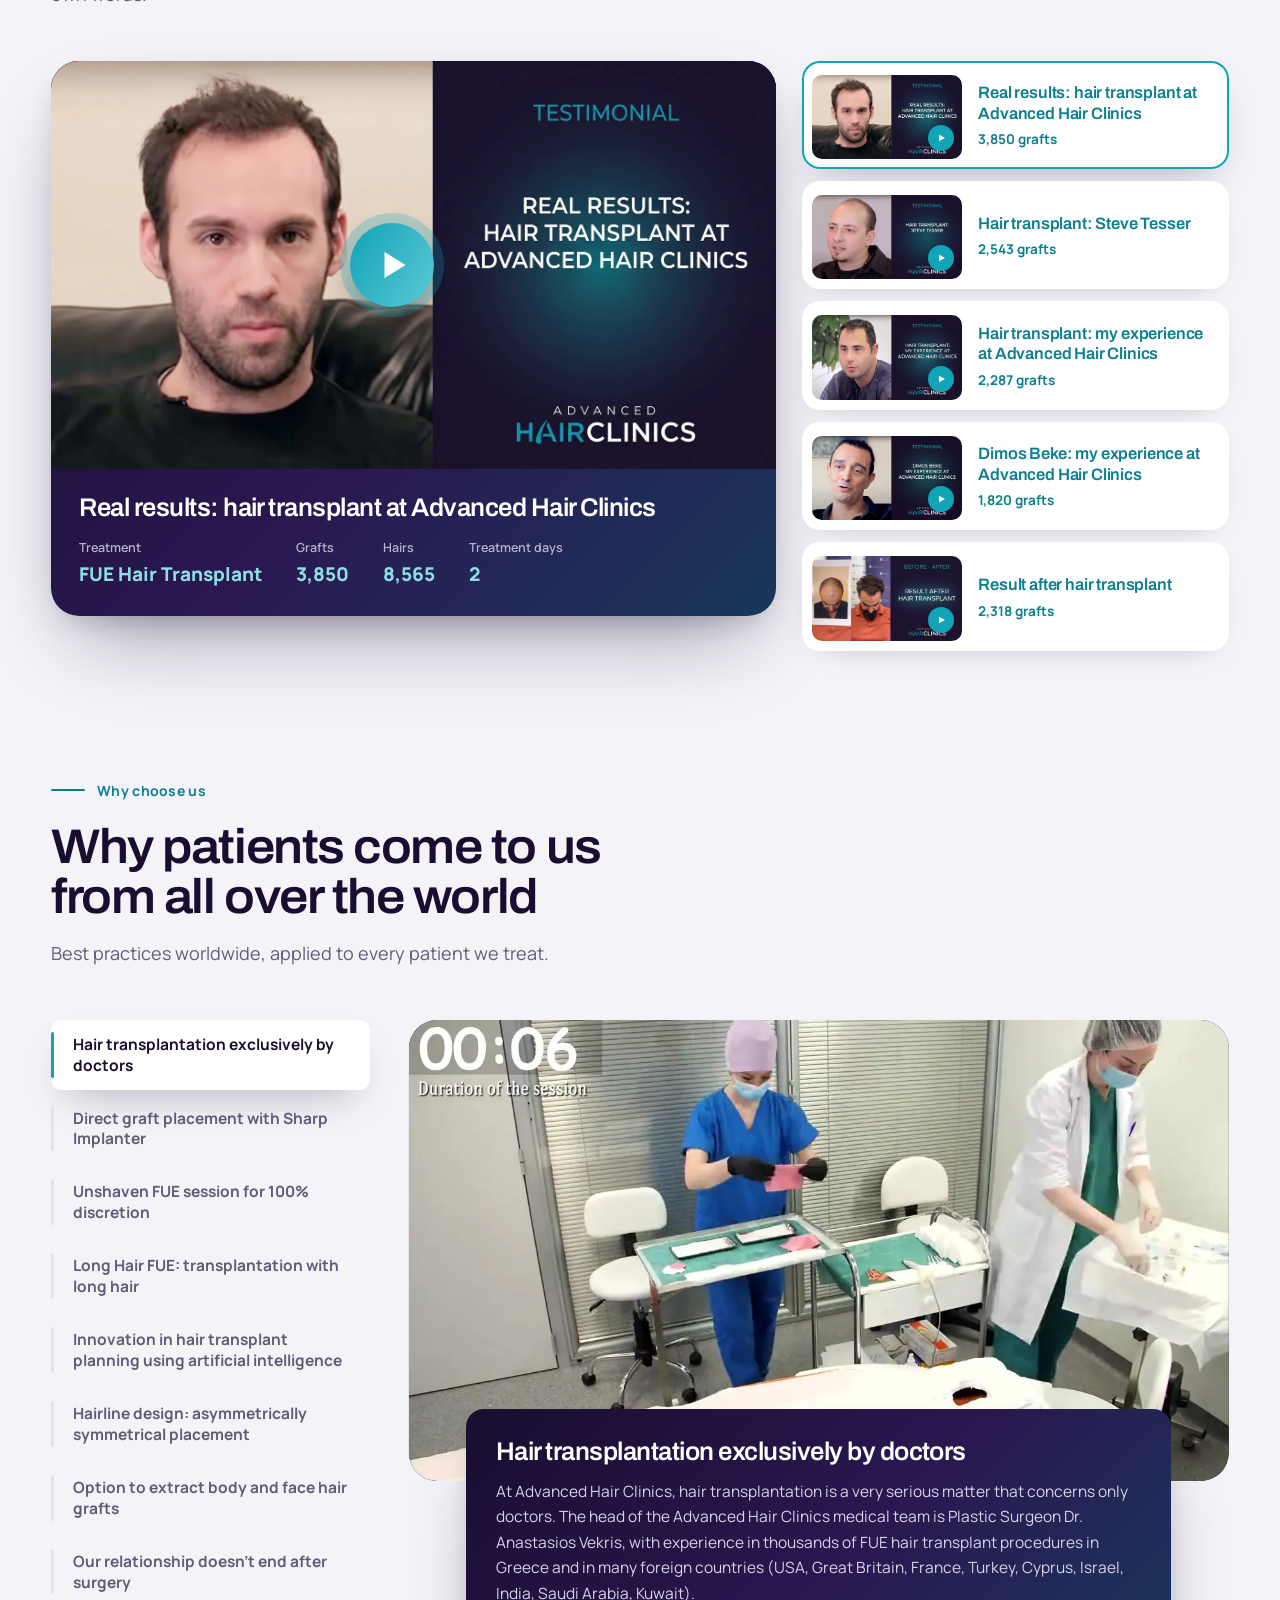
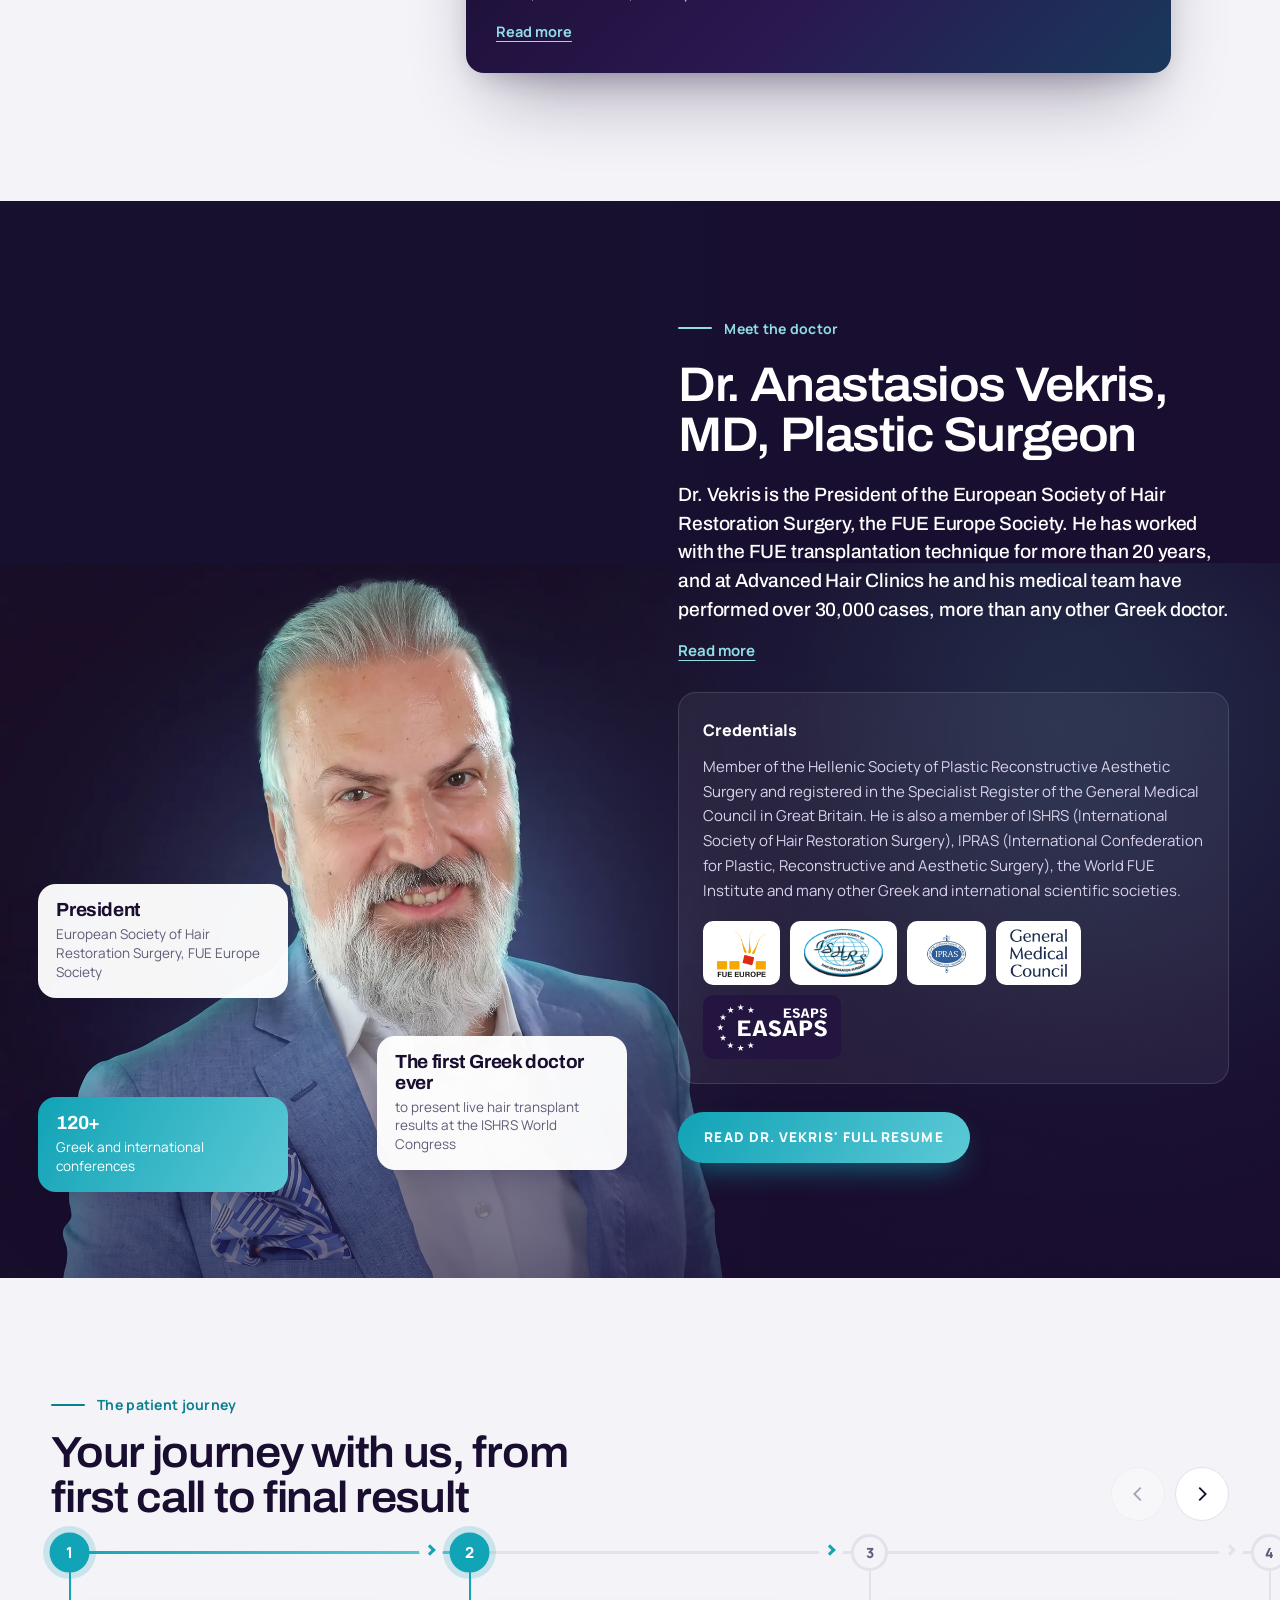
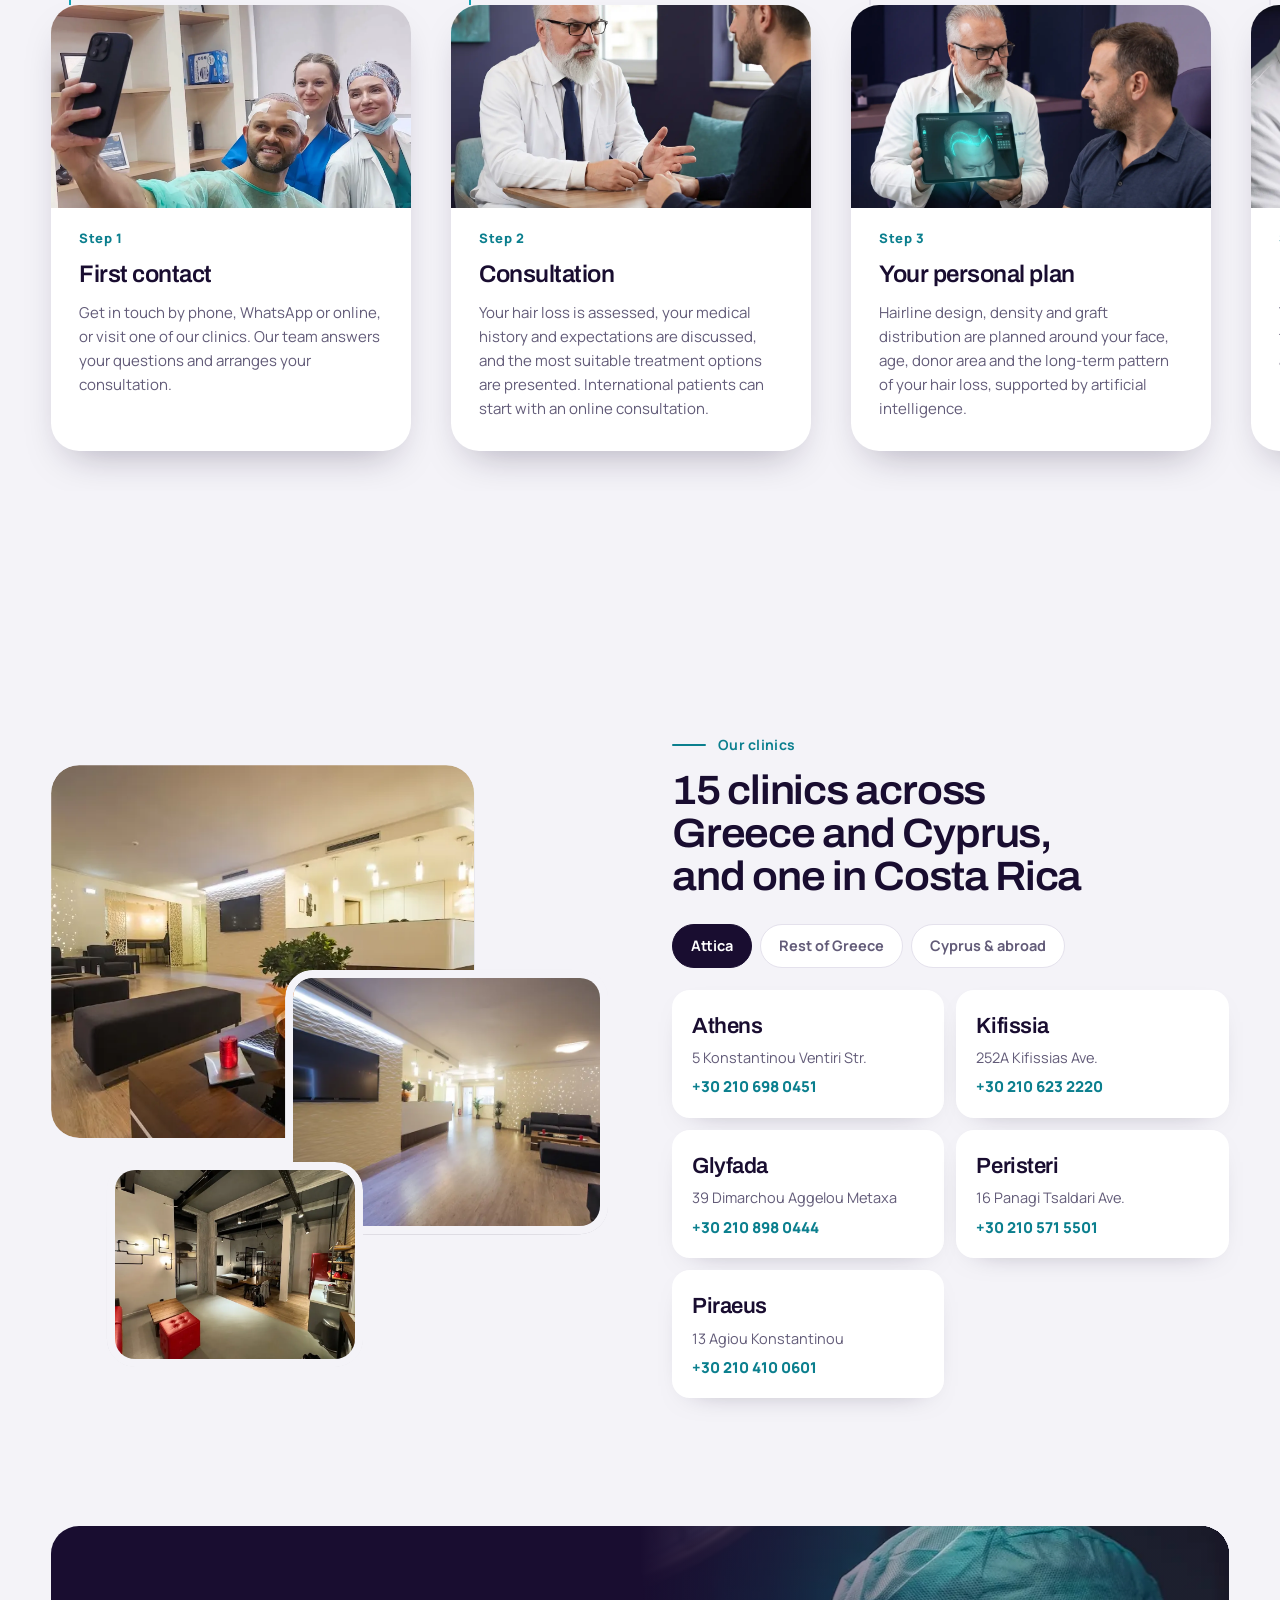
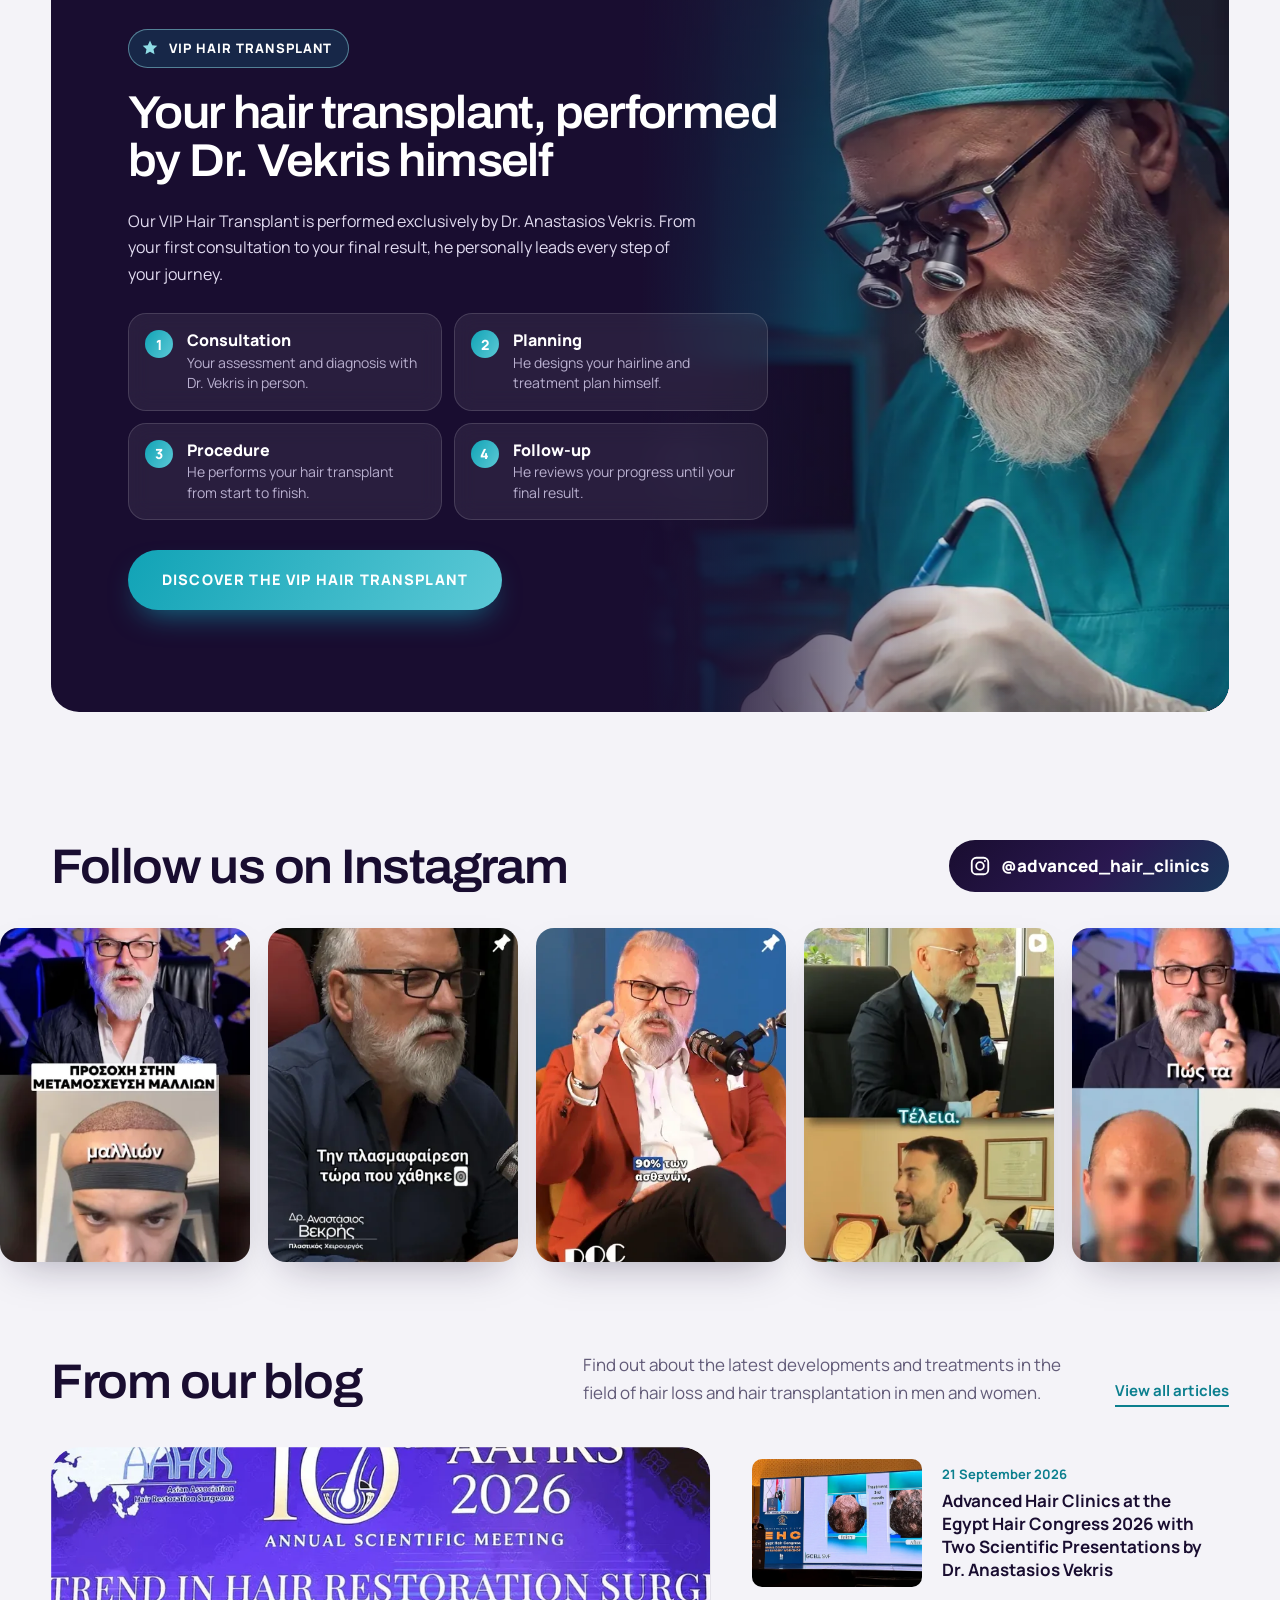
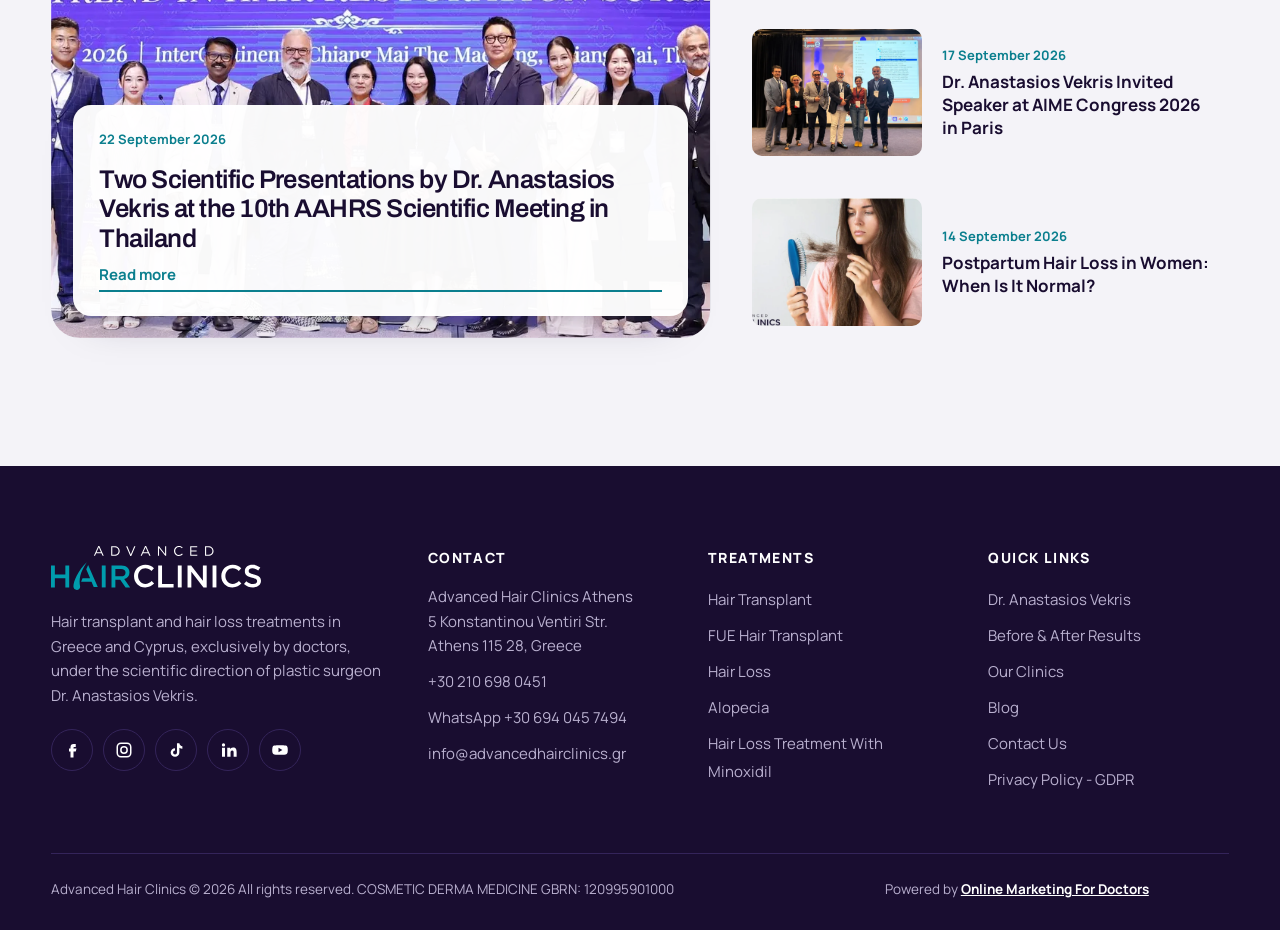
==== commit 525e71ef: "Homepage hero: press logos as a one-row ticker reaching the before/after card Co-Authored-By: Claude" ====
--- a/index.html
+++ b/index.html
@@ -170,6 +170,7 @@
       <button class="btn btn-teal btn-lg" type="button">Book a consultation</button>
       <div class="hero-press">
         <p class="hp-k">As featured in:</p>
+        <div class="hp-viewport">
         <ul class="hero-press-list" aria-label="As featured in">
           <li class="hp-business-insider"><a href="https://markets.businessinsider.com/news/stocks/advanced-hair-clinics-presents-alopeciai-hair-loss-assessment-tool-1036665219" target="_blank" rel="noopener"><img src="assets/img/press/business-insider.webp" alt="Business Insider" width="348" height="120"></a></li>
           <li class="hp-usa-today"><a href="https://www.usatoday.com/press-release/story/52659/advanced-hair-clinics-presents-alopeciai-hair-loss-assessment-tool" target="_blank" rel="noopener"><img src="assets/img/press/usa-today.webp" alt="USA Today" width="333" height="120"></a></li>
@@ -179,6 +180,7 @@
           <li class="hp-newsbreak"><a href="https://www.newsbreak.com/dmr-news-321522575/4967552618897-advanced-hair-clinics-presents-alopeciai-hair-loss-assessment-tool" target="_blank" rel="noopener"><img src="assets/img/press/newsbreak.webp" alt="NewsBreak" width="761" height="120"></a></li>
           <li class="hp-times-of-san-diego"><a href="https://pr.timesofsandiego.com/article/Advanced-Hair-Clinics-Presents-AlopeciAI-Hair-Loss-Assessment-Tool/6adf4061df578d00025b1e42" target="_blank" rel="noopener"><img src="assets/img/press/times-of-san-diego.webp" alt="Times of San Diego" width="282" height="120"></a></li>
         </ul>
+        </div>
       </div>
     </div>
   </div>
--- a/assets/css/style.css
+++ b/assets/css/style.css
@@ -1372,18 +1372,30 @@
 .journey.is-native .journey-track::before { right: auto; width: var(--rail-w, calc(100% - 2 * max(var(--gutter), calc((100vw - var(--max)) / 2)))); }
 .journey.is-native .journey-track::after { max-width: var(--rail-w, none); }
 
-/* Hero: "As featured in" press logos (replaces the award badges on the homepage) */
-.hero-press { display: grid; gap: 10px; flex: 1 1 380px; min-width: 0; max-width: 640px; }
+/* Hero: "As featured in" press logos, a one-row ticker.
+   On desktop main.js stretches it from the button to the before and after card. */
+.hero-press { display: grid; gap: 10px; flex: 1 1 0; min-width: 0; }
 .hp-k { font-size: 12.5px; font-weight: 800; letter-spacing: .12em; text-transform: uppercase; color: var(--teal-soft); }
-.hero-press-list { display: flex; flex-wrap: wrap; align-items: center; gap: 12px 26px; }
+.hp-viewport {
+  overflow: hidden; min-width: 0;
+  -webkit-mask-image: linear-gradient(90deg, transparent 0, #000 7%, #000 93%, transparent 100%);
+          mask-image: linear-gradient(90deg, transparent 0, #000 7%, #000 93%, transparent 100%);
+}
+.hero-press-list { display: flex; align-items: center; gap: 44px; width: max-content; padding-right: 44px; animation: press-ticker 32s linear infinite; }
+.hp-viewport:hover .hero-press-list, .hp-viewport:focus-within .hero-press-list { animation-play-state: paused; }
+@keyframes press-ticker { to { transform: translateX(-50%); } }
+.hero-press-list li { flex: none; }
 .hero-press-list a { display: block; opacity: .78; transition: opacity .3s; }
 .hero-press-list a:hover, .hero-press-list a:focus-visible { opacity: 1; }
-.hero-press-list img { display: block; height: 26px; width: auto; max-width: 96px; object-fit: contain; }
-.hero-press-list .hp-ap-news img, .hero-press-list .hp-times-of-san-diego img { height: 30px; }
-.hero-press-list .hp-streetinsider img { max-width: 120px; }
+.hero-press-list img { display: block; height: 28px; width: auto; max-width: 120px; object-fit: contain; }
+.hero-press-list .hp-ap-news img, .hero-press-list .hp-times-of-san-diego img { height: 32px; }
+.hero-press-list .hp-streetinsider img { max-width: 150px; height: 16px; }
+@media (min-width: 1121px) { .hero-cta { flex-wrap: nowrap; } }
 @media (max-width: 760px) {
-  .hero-press { flex-basis: 100%; justify-items: center; }
-  .hero-press-list { justify-content: center; gap: 12px 20px; }
-  .hero-press-list img { height: 22px; max-width: 84px; }
-  .hero-press-list .hp-ap-news img, .hero-press-list .hp-times-of-san-diego img { height: 26px; }
-}
+  .hero-press { flex-basis: 100%; }
+  .hp-k { text-align: center; }
+  .hero-press-list { gap: 32px; padding-right: 32px; }
+  .hero-press-list img { height: 24px; max-width: 100px; }
+  .hero-press-list .hp-ap-news img, .hero-press-list .hp-times-of-san-diego img { height: 28px; }
+}
+@media (prefers-reduced-motion: reduce) { .hero-press-list { animation: none; } }
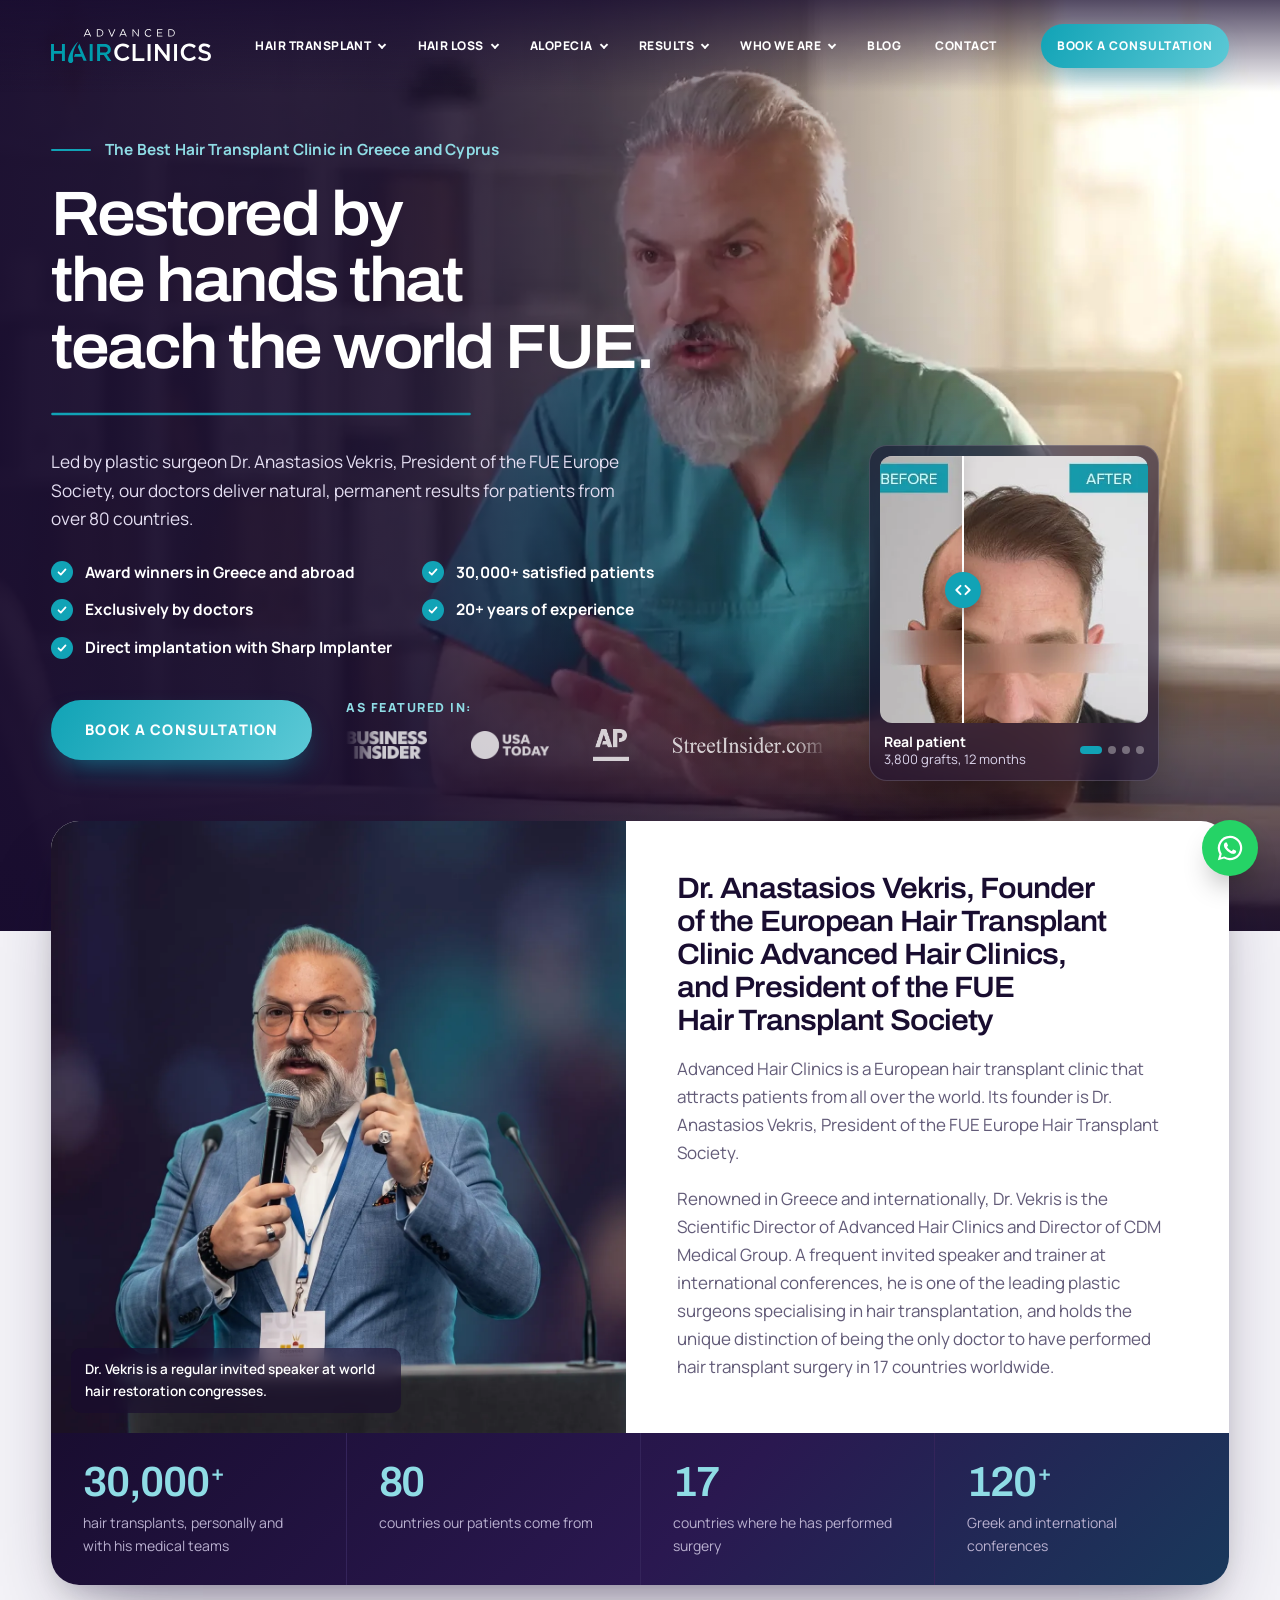
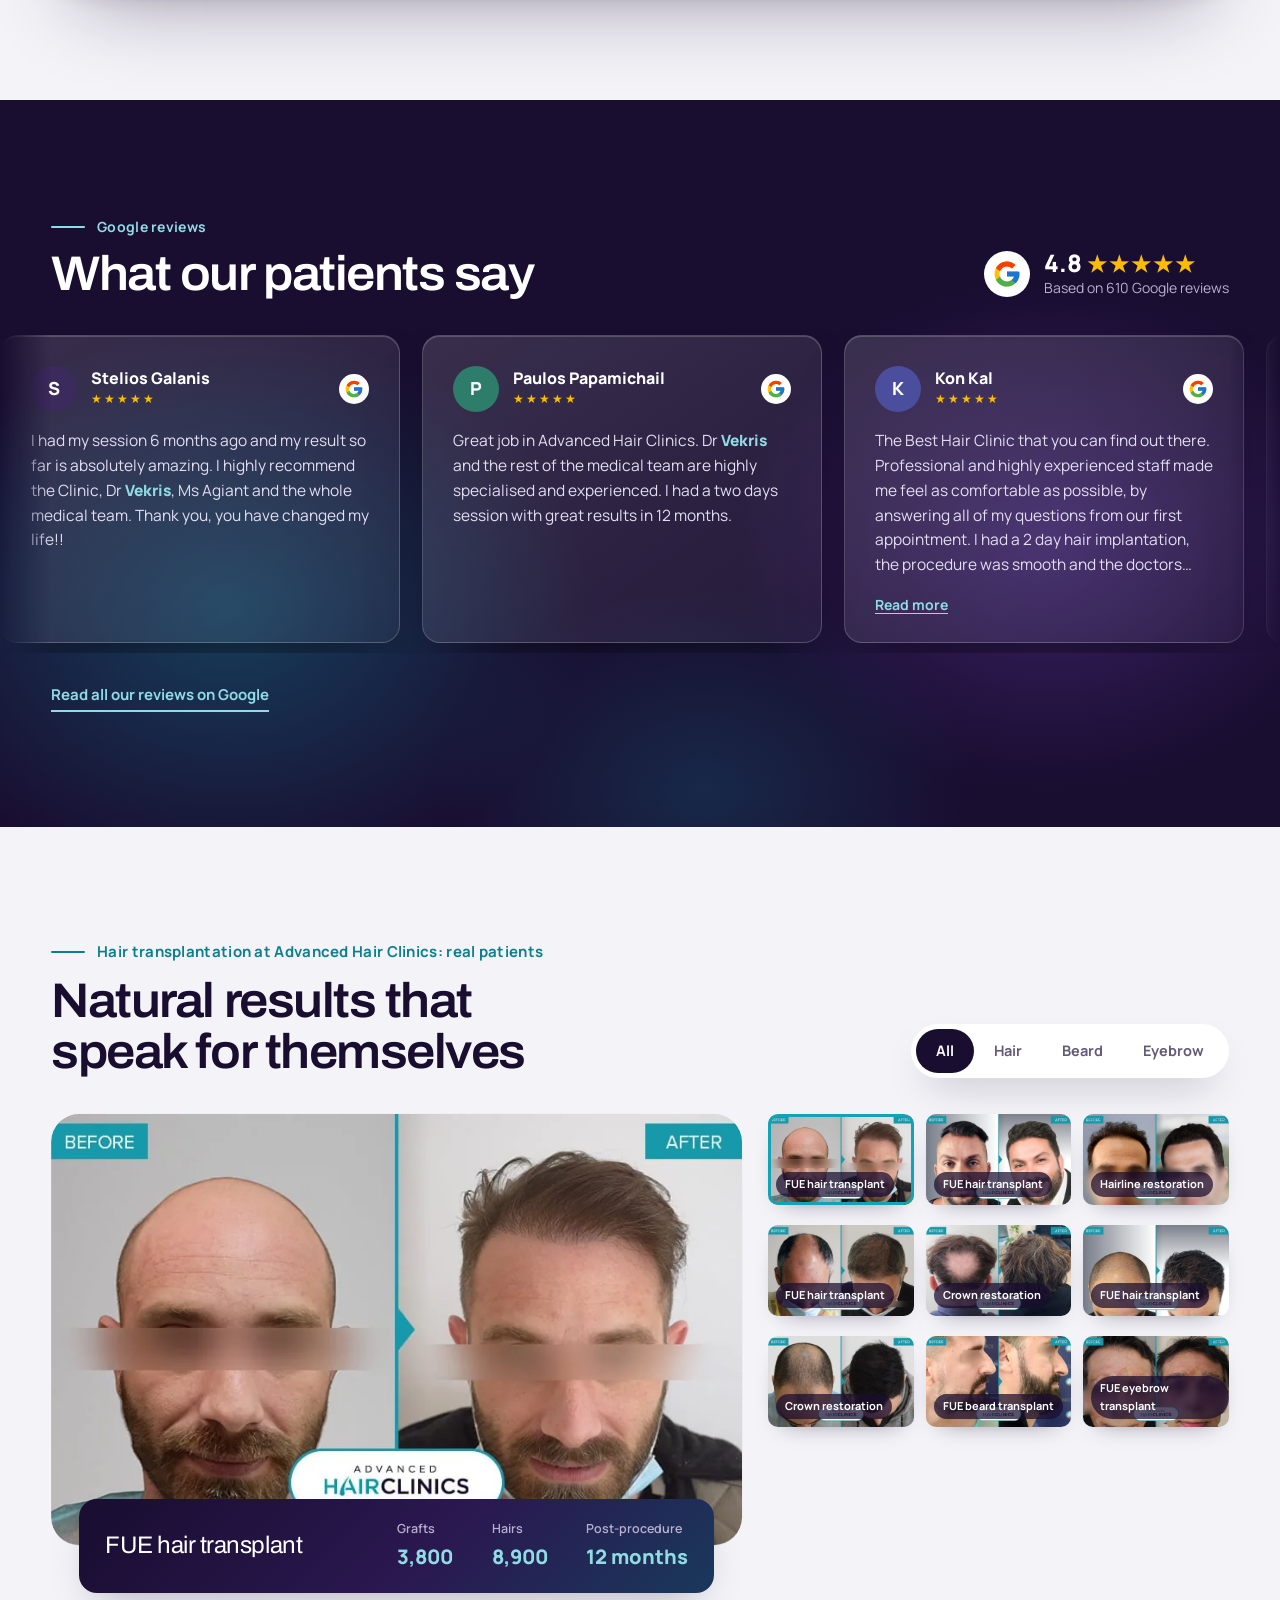
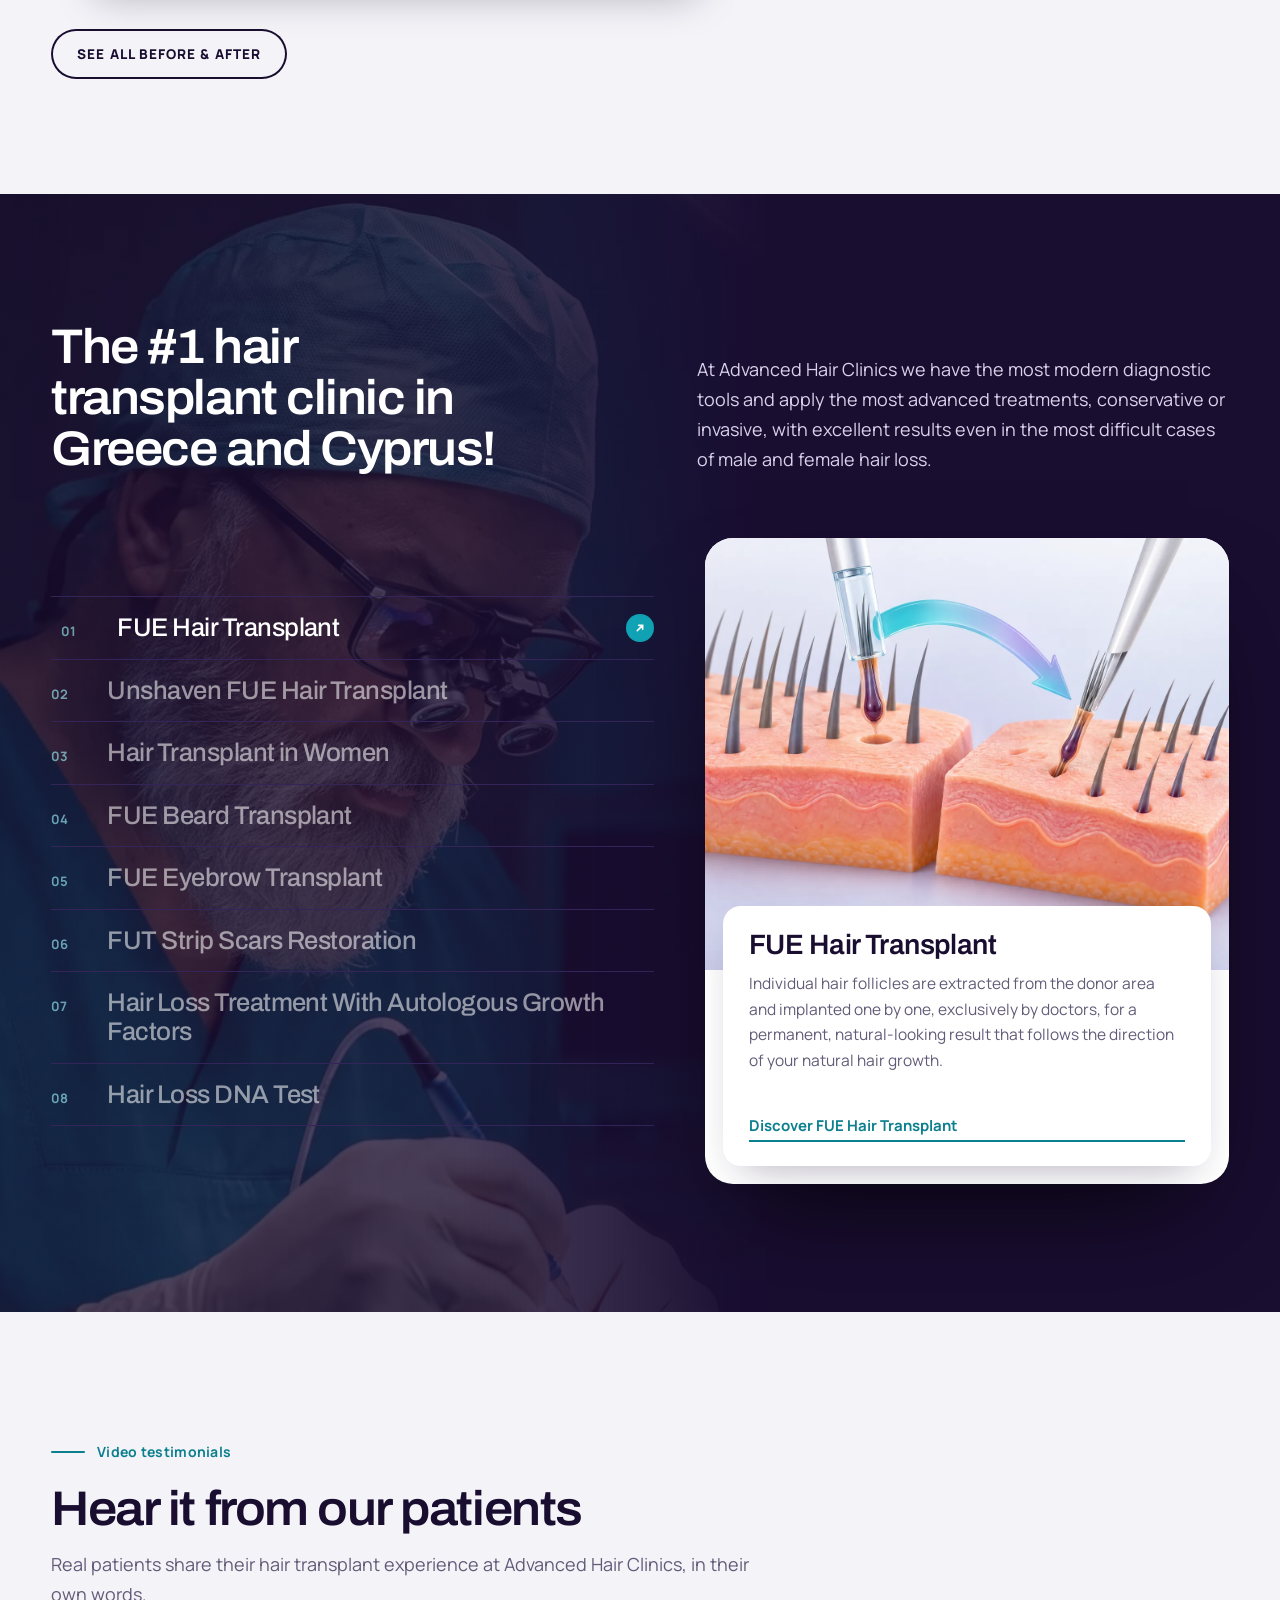
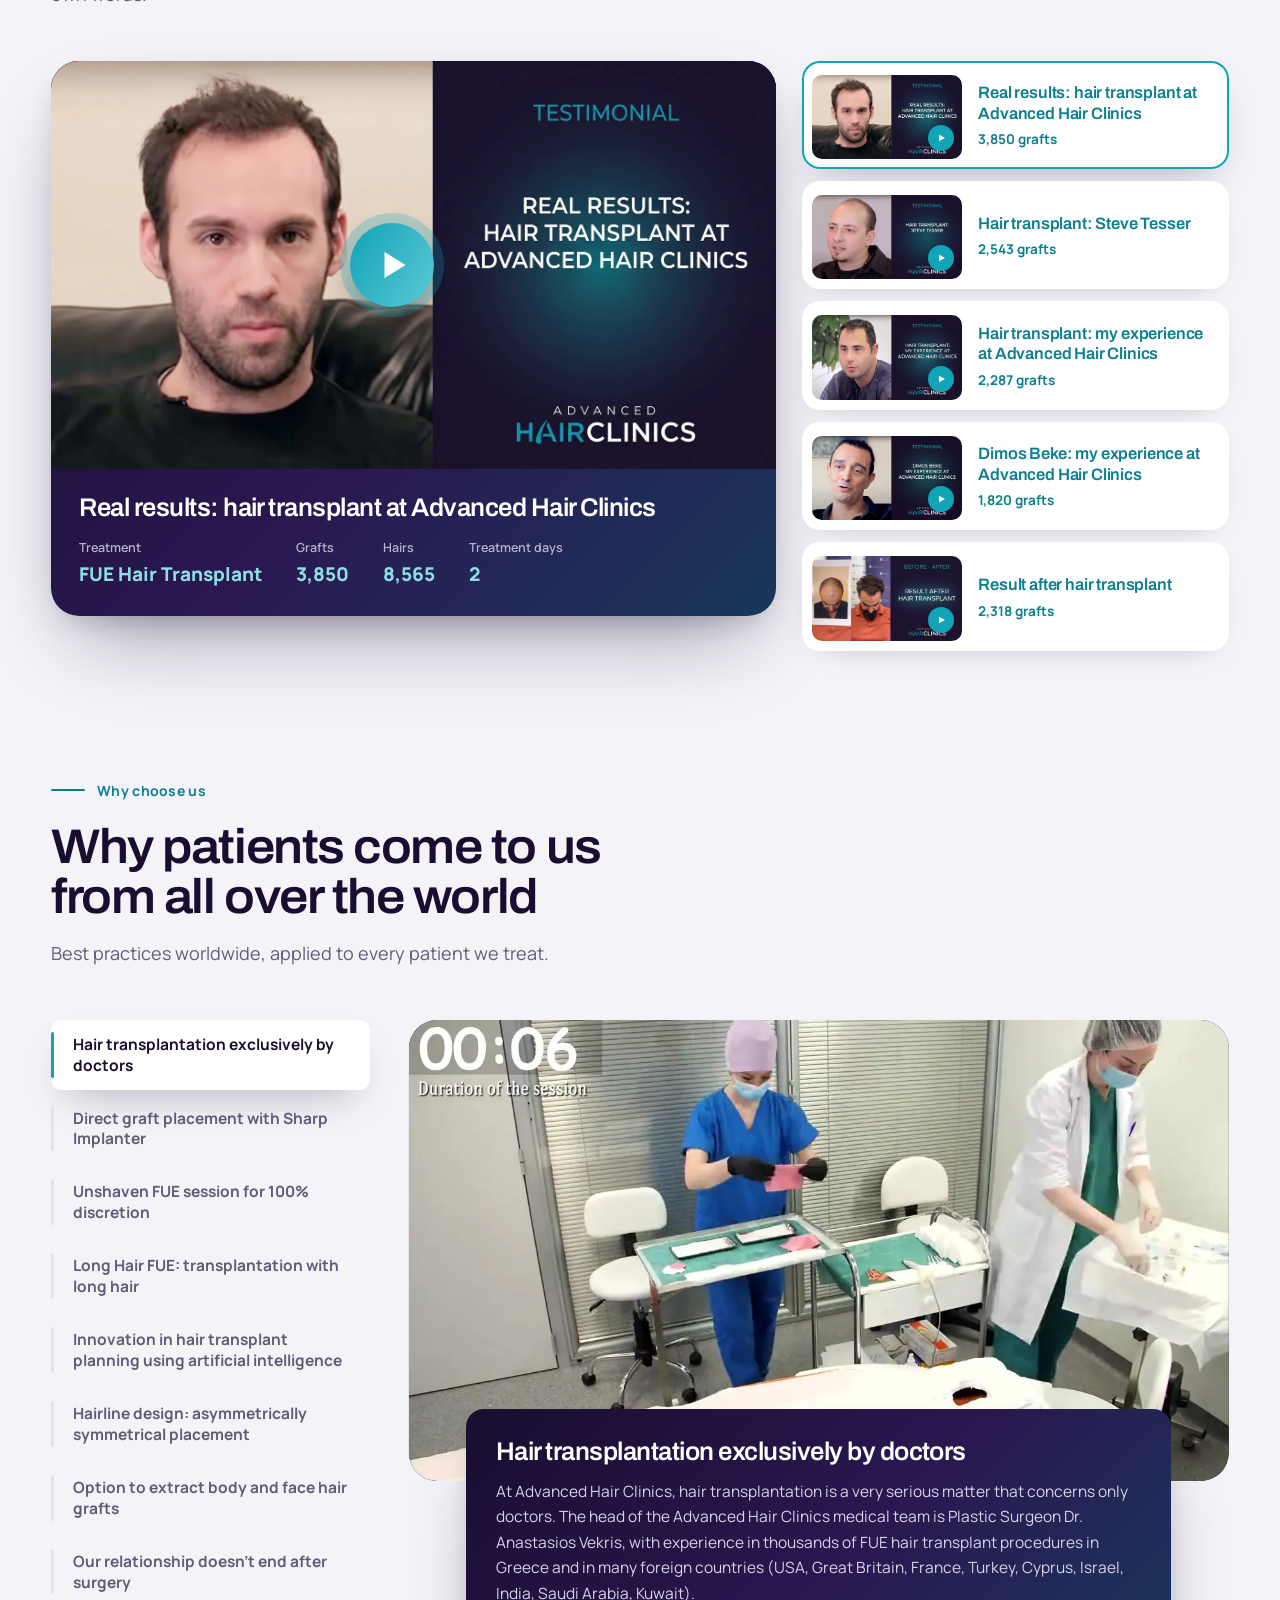
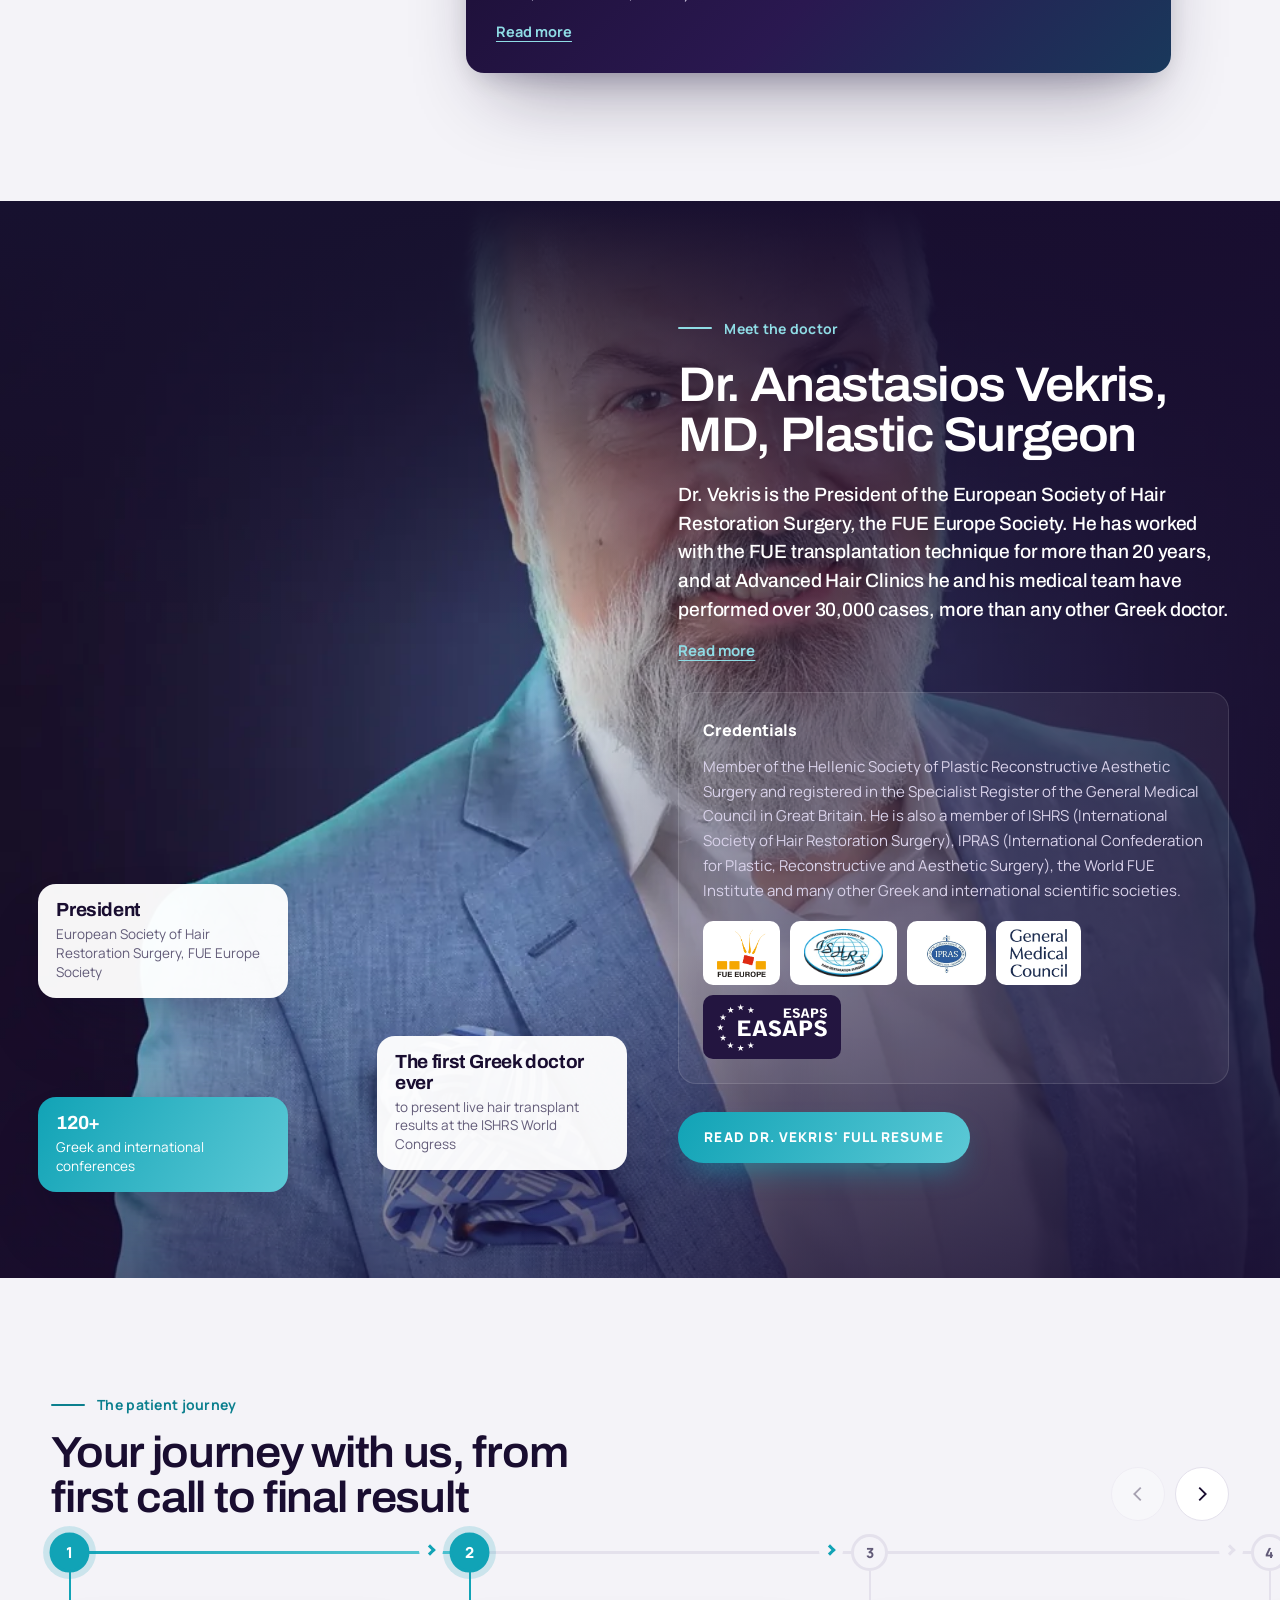
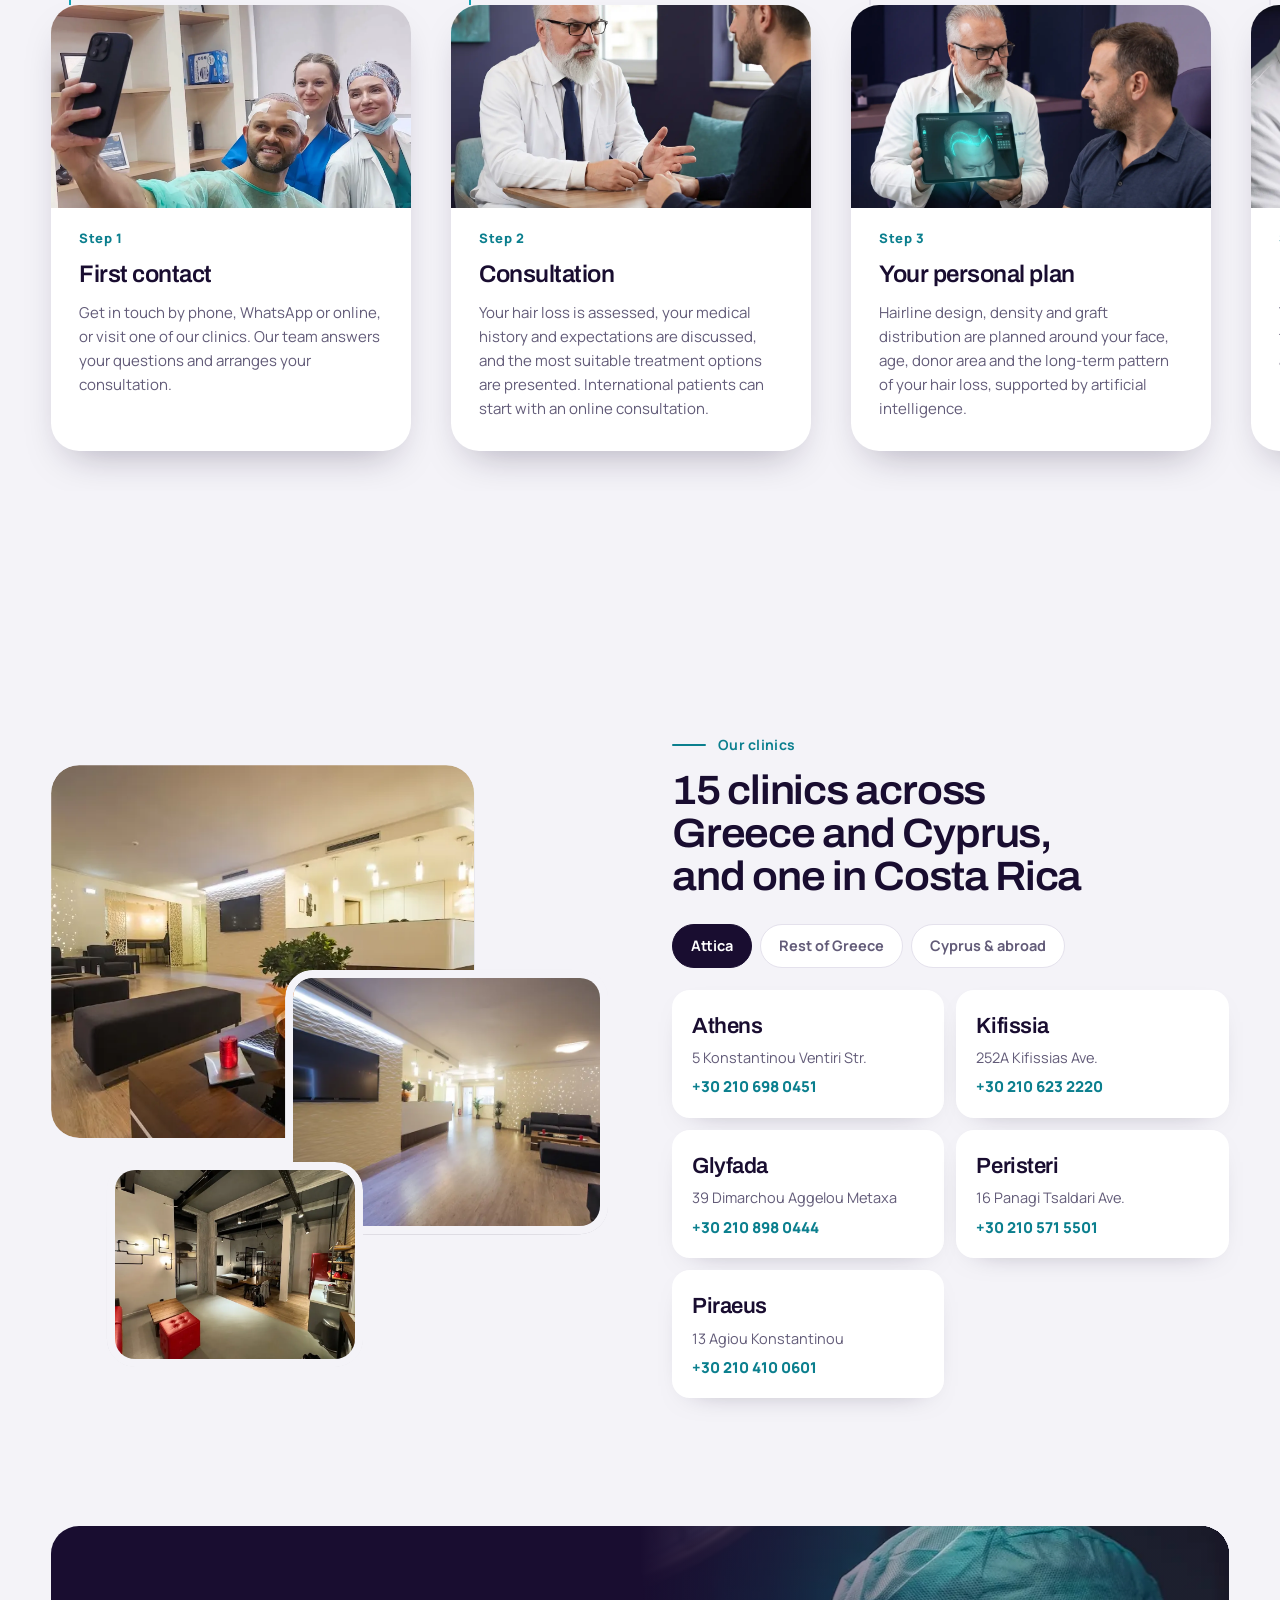
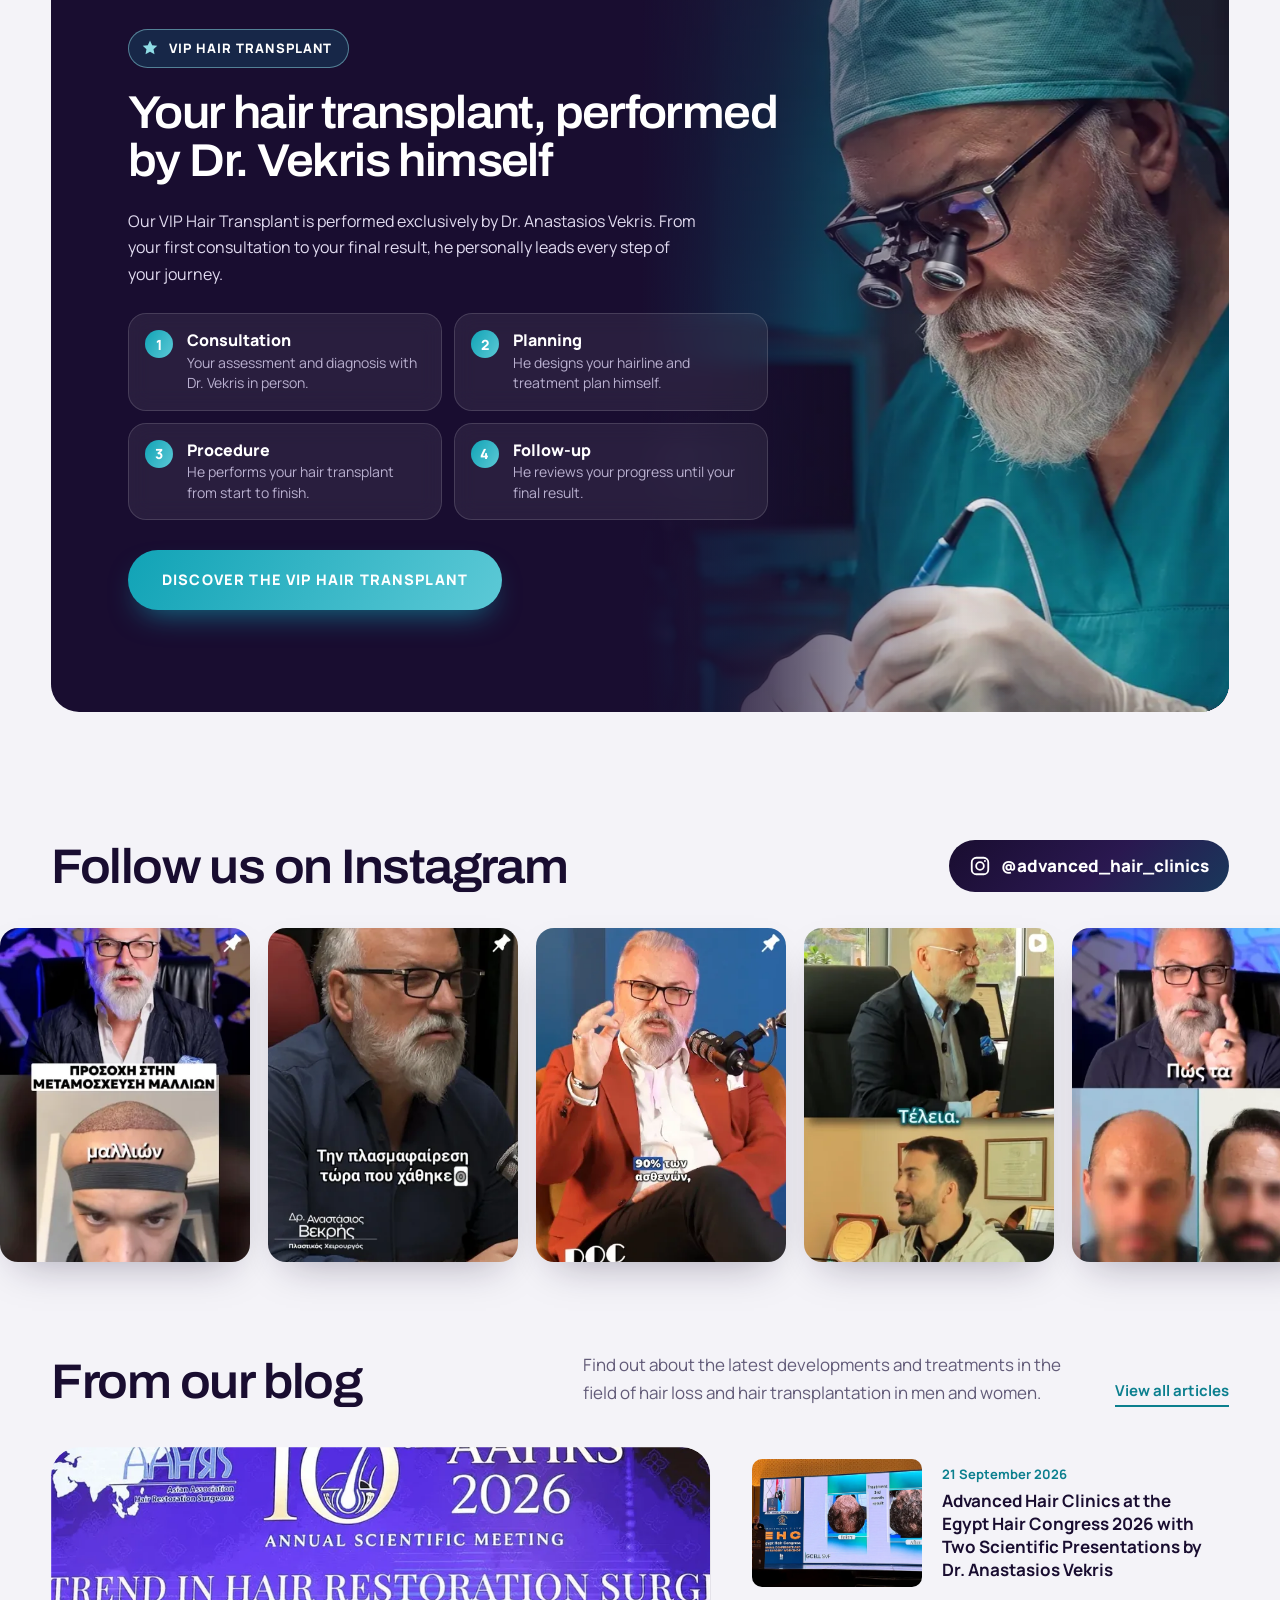
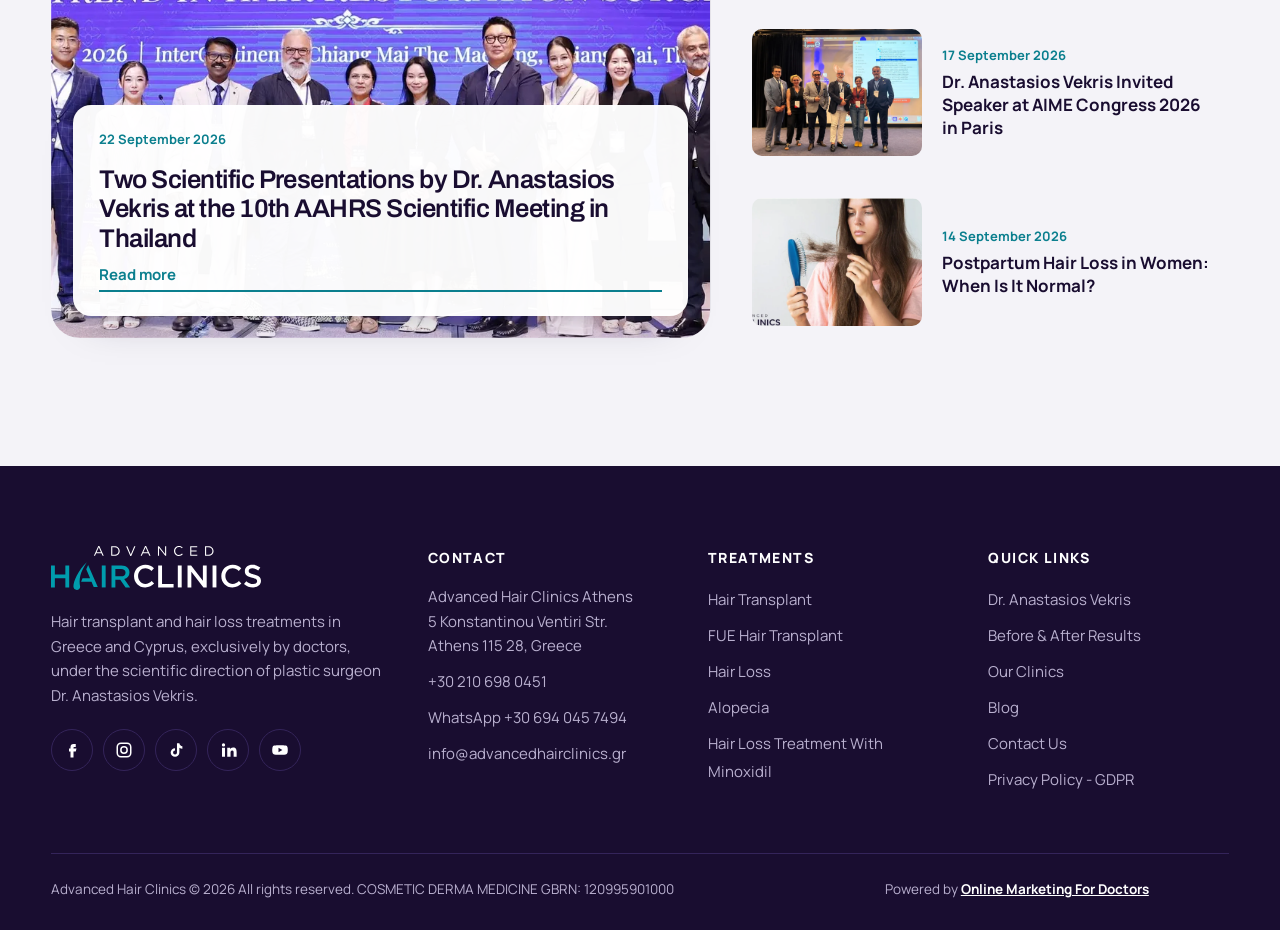
==== commit a222c5af: "Hair transplant hero: add the 'As featured in' press ticker The ticker script moves from main.js to " ====
--- a/index.html
+++ b/index.html
@@ -630,5 +630,6 @@
 <script src="assets/js/site.js" defer></script>
 <script src="assets/js/blocks.js" defer></script>
 <script src="assets/js/main.js" defer></script>
+<script src="assets/js/press.js" defer></script>
 </body>
 </html>
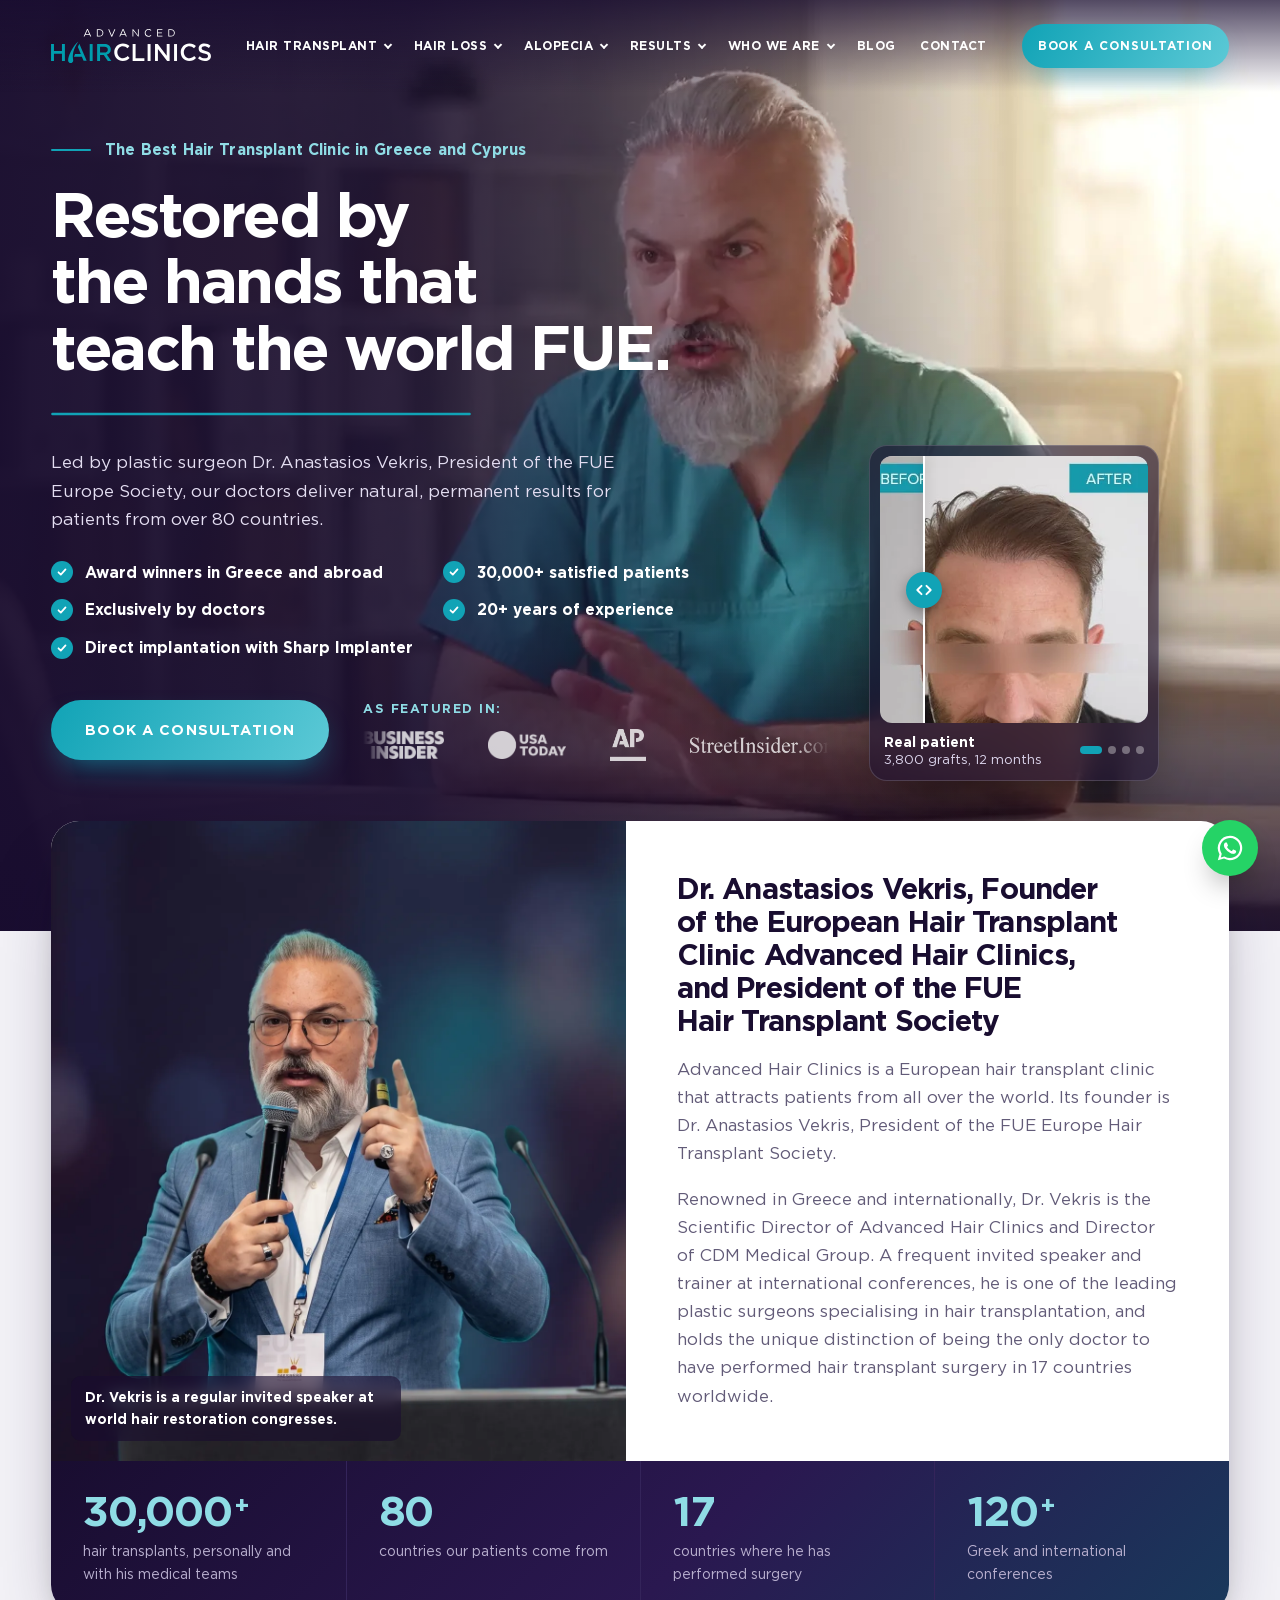
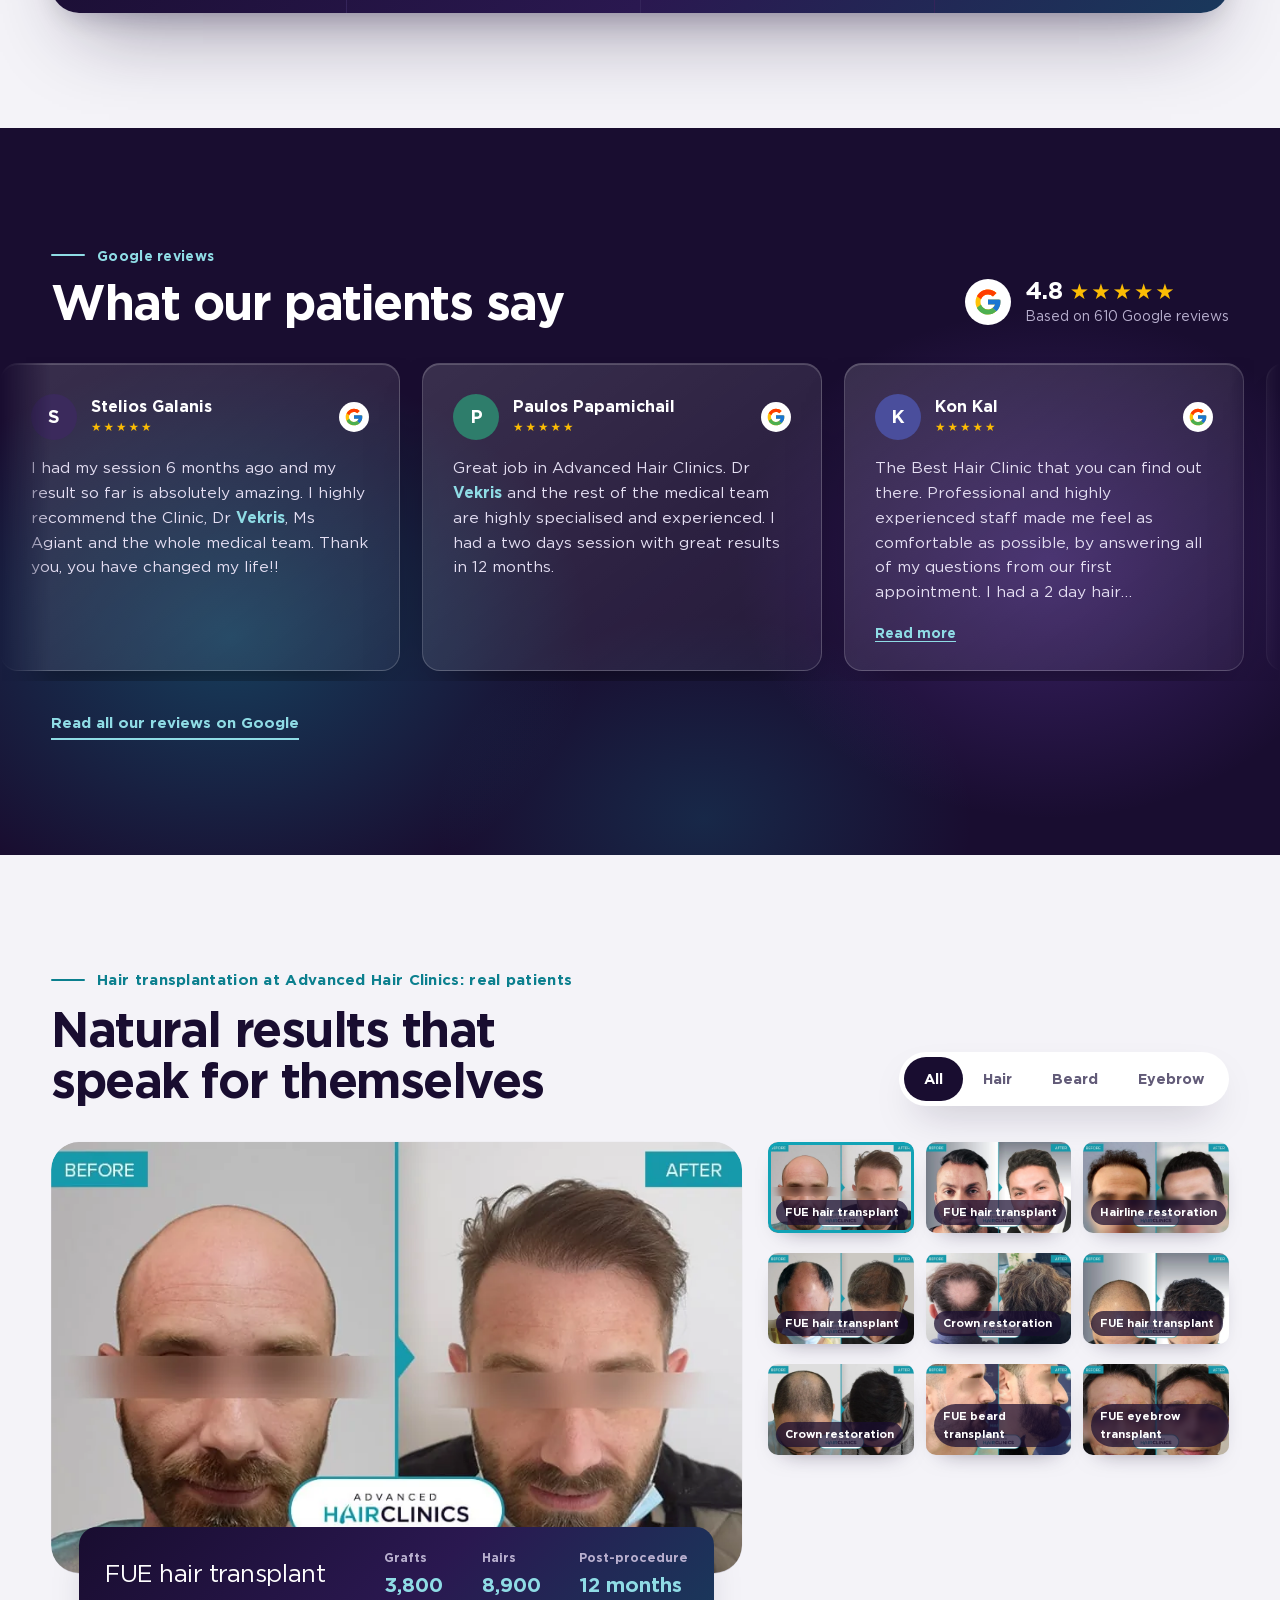
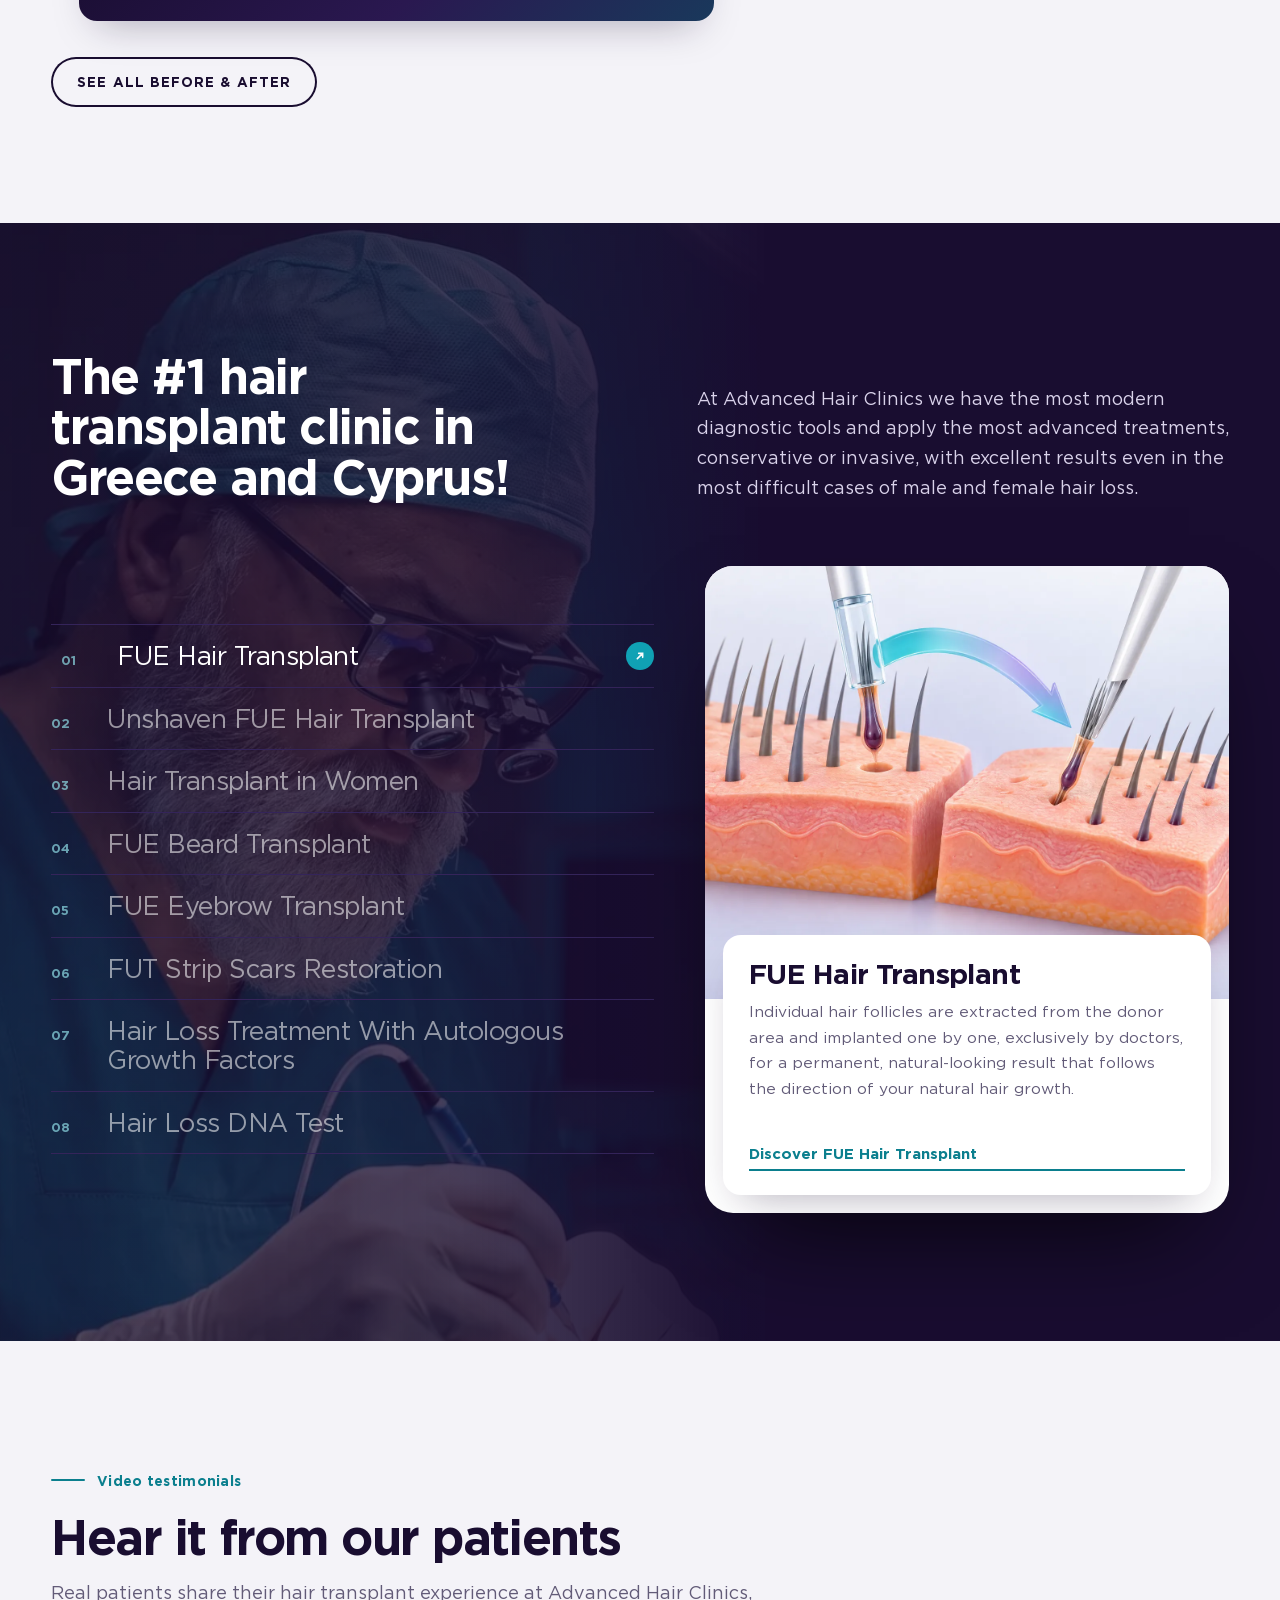
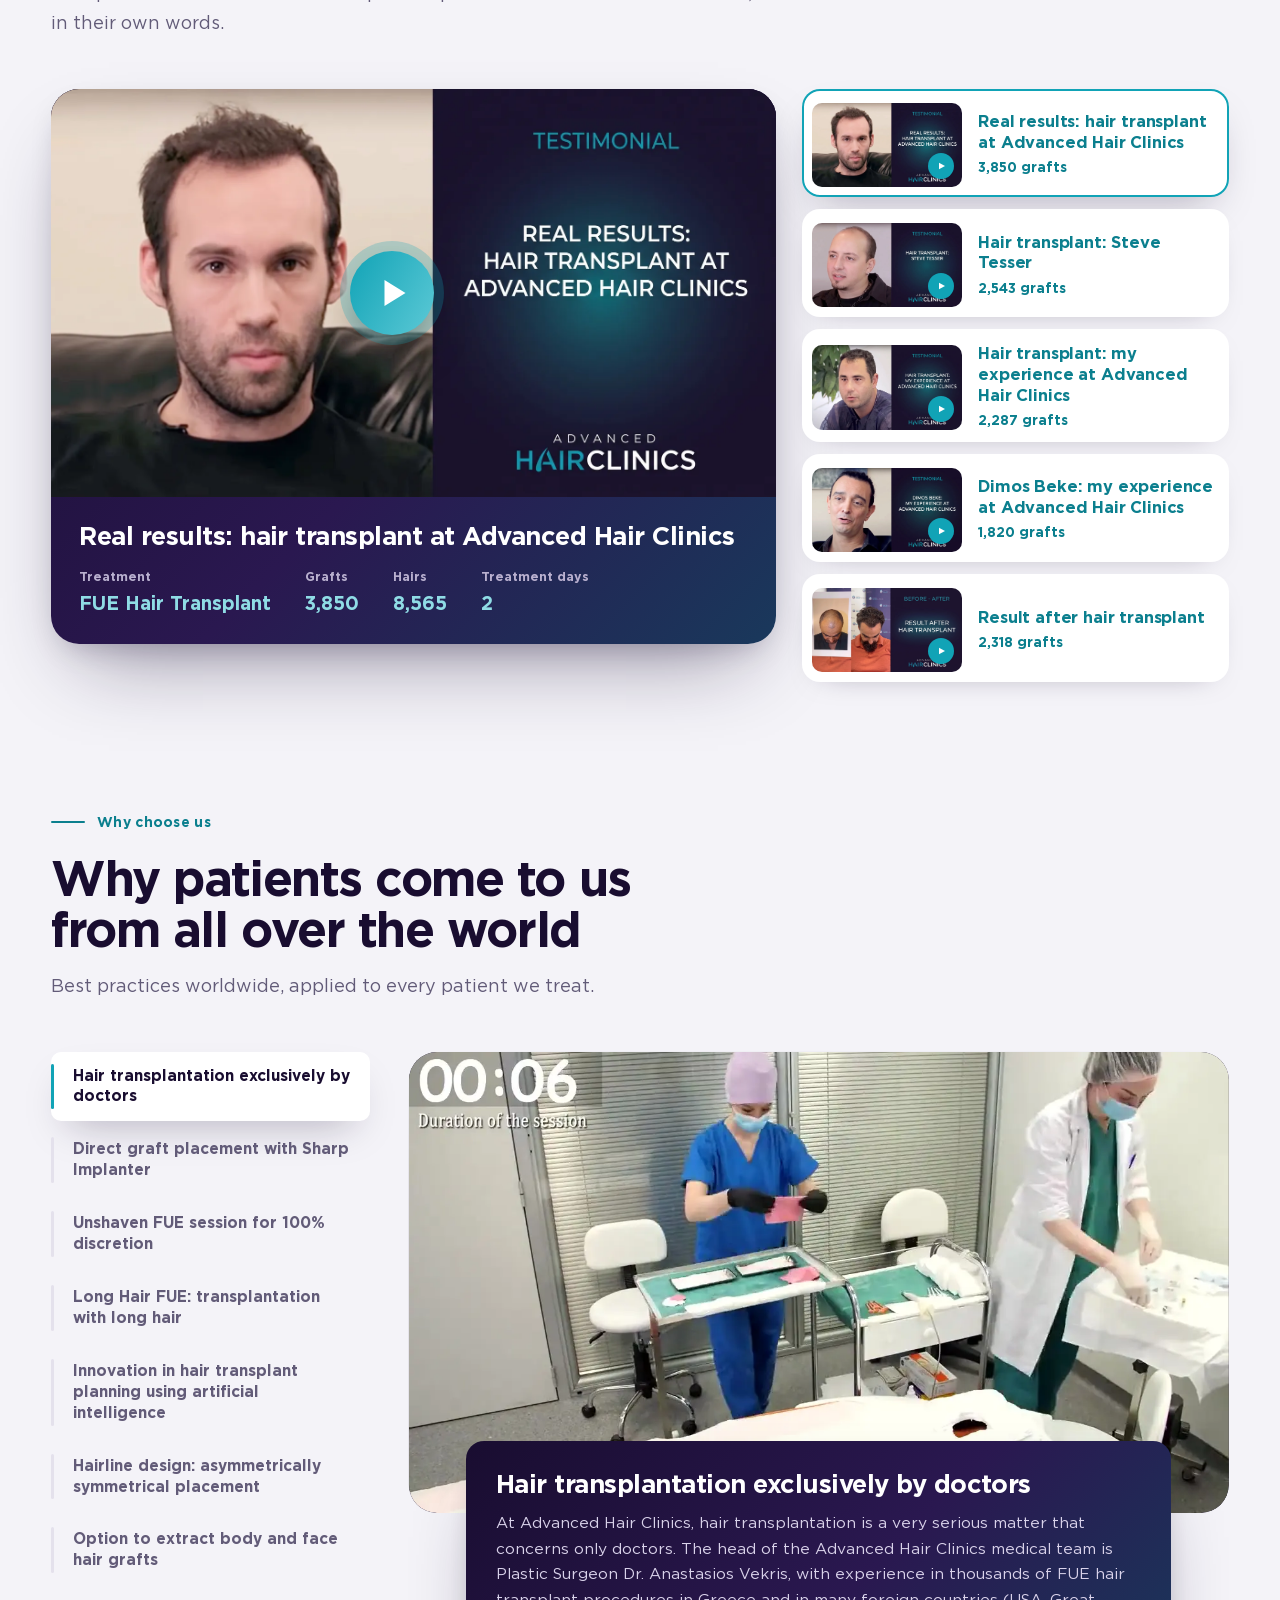
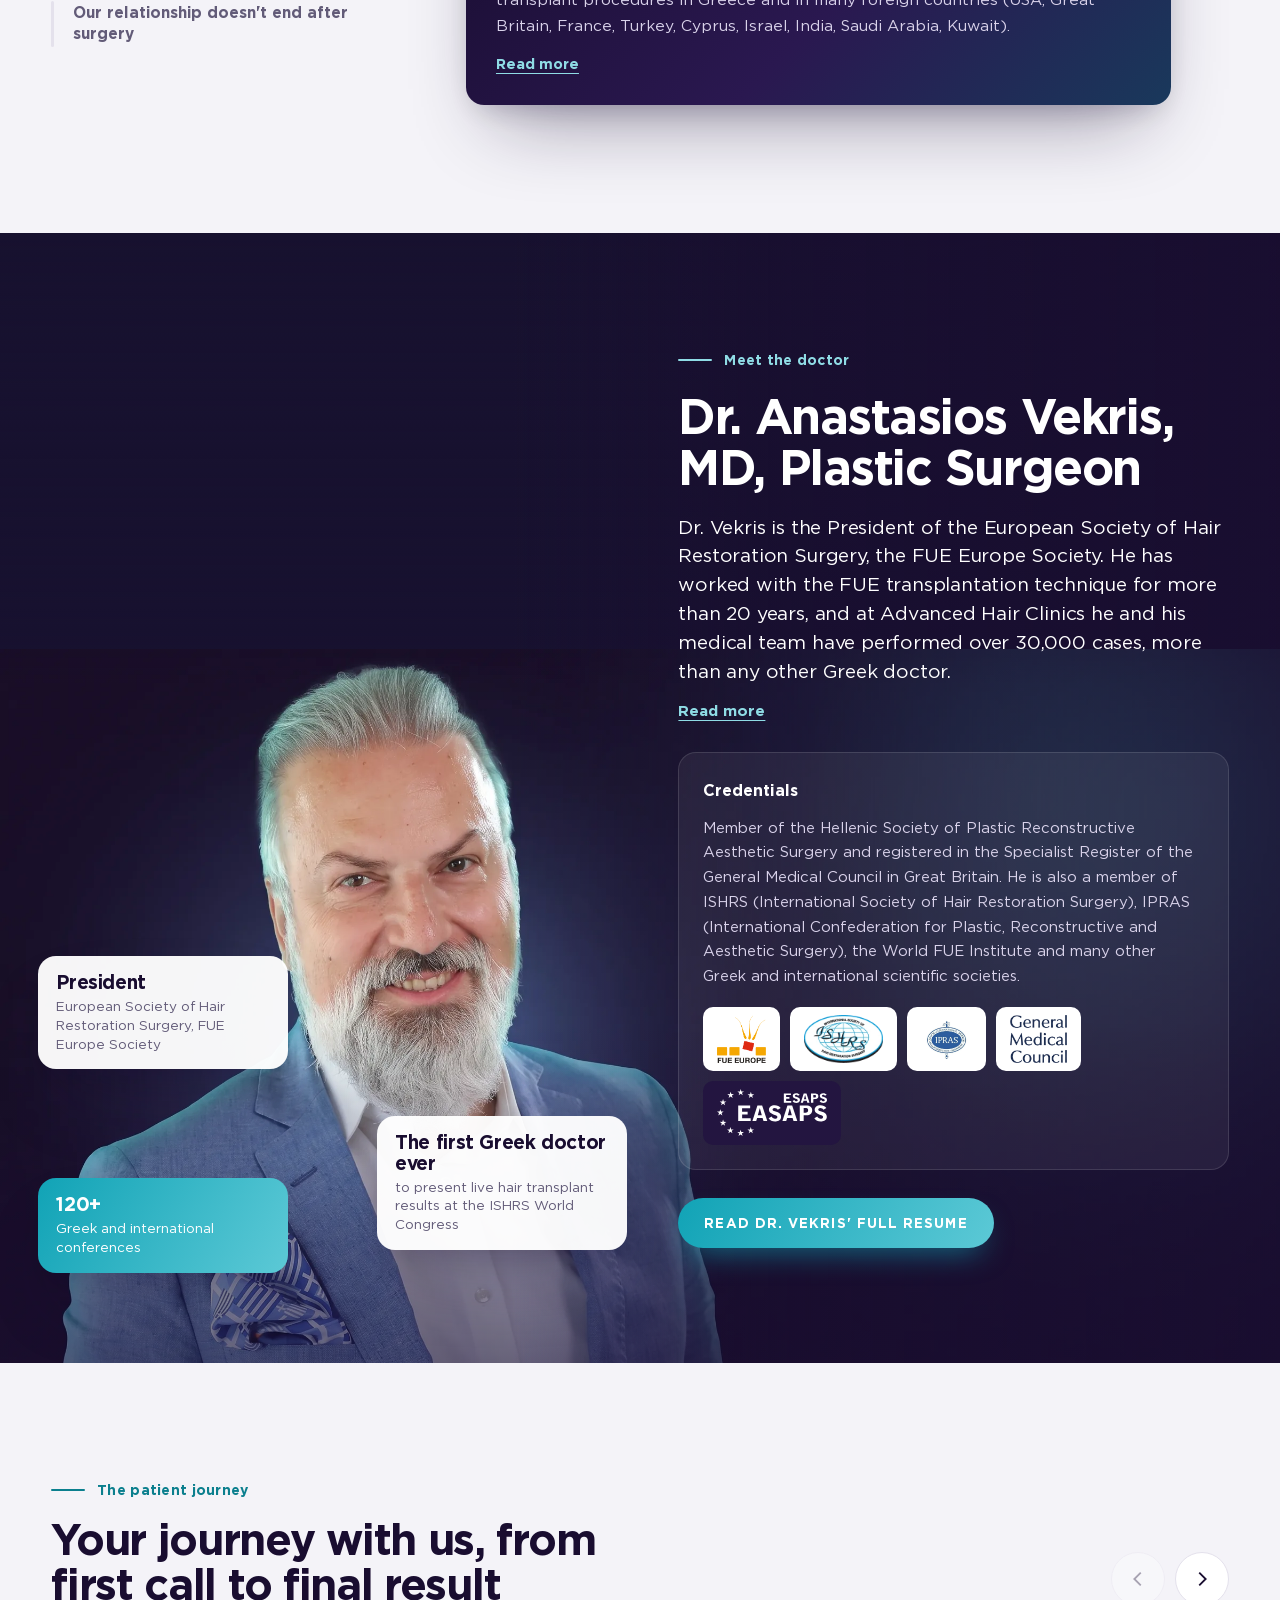
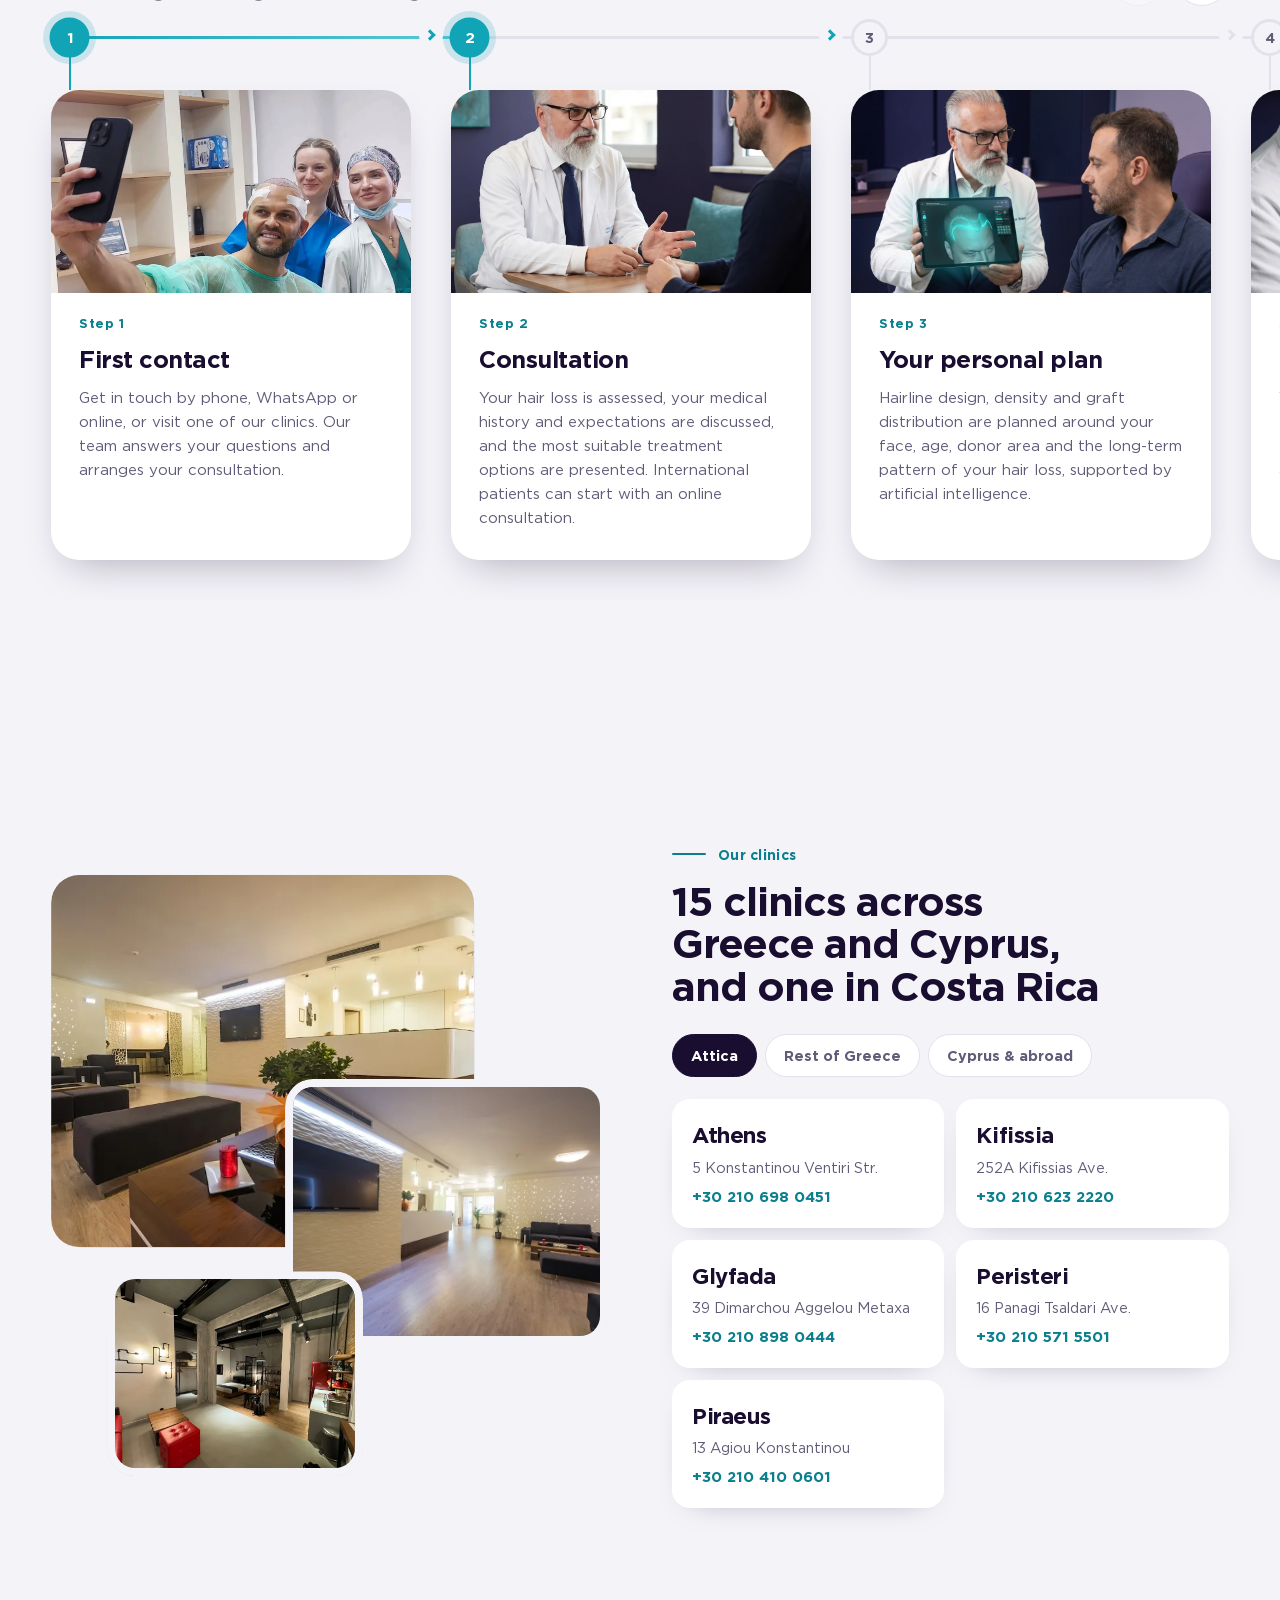
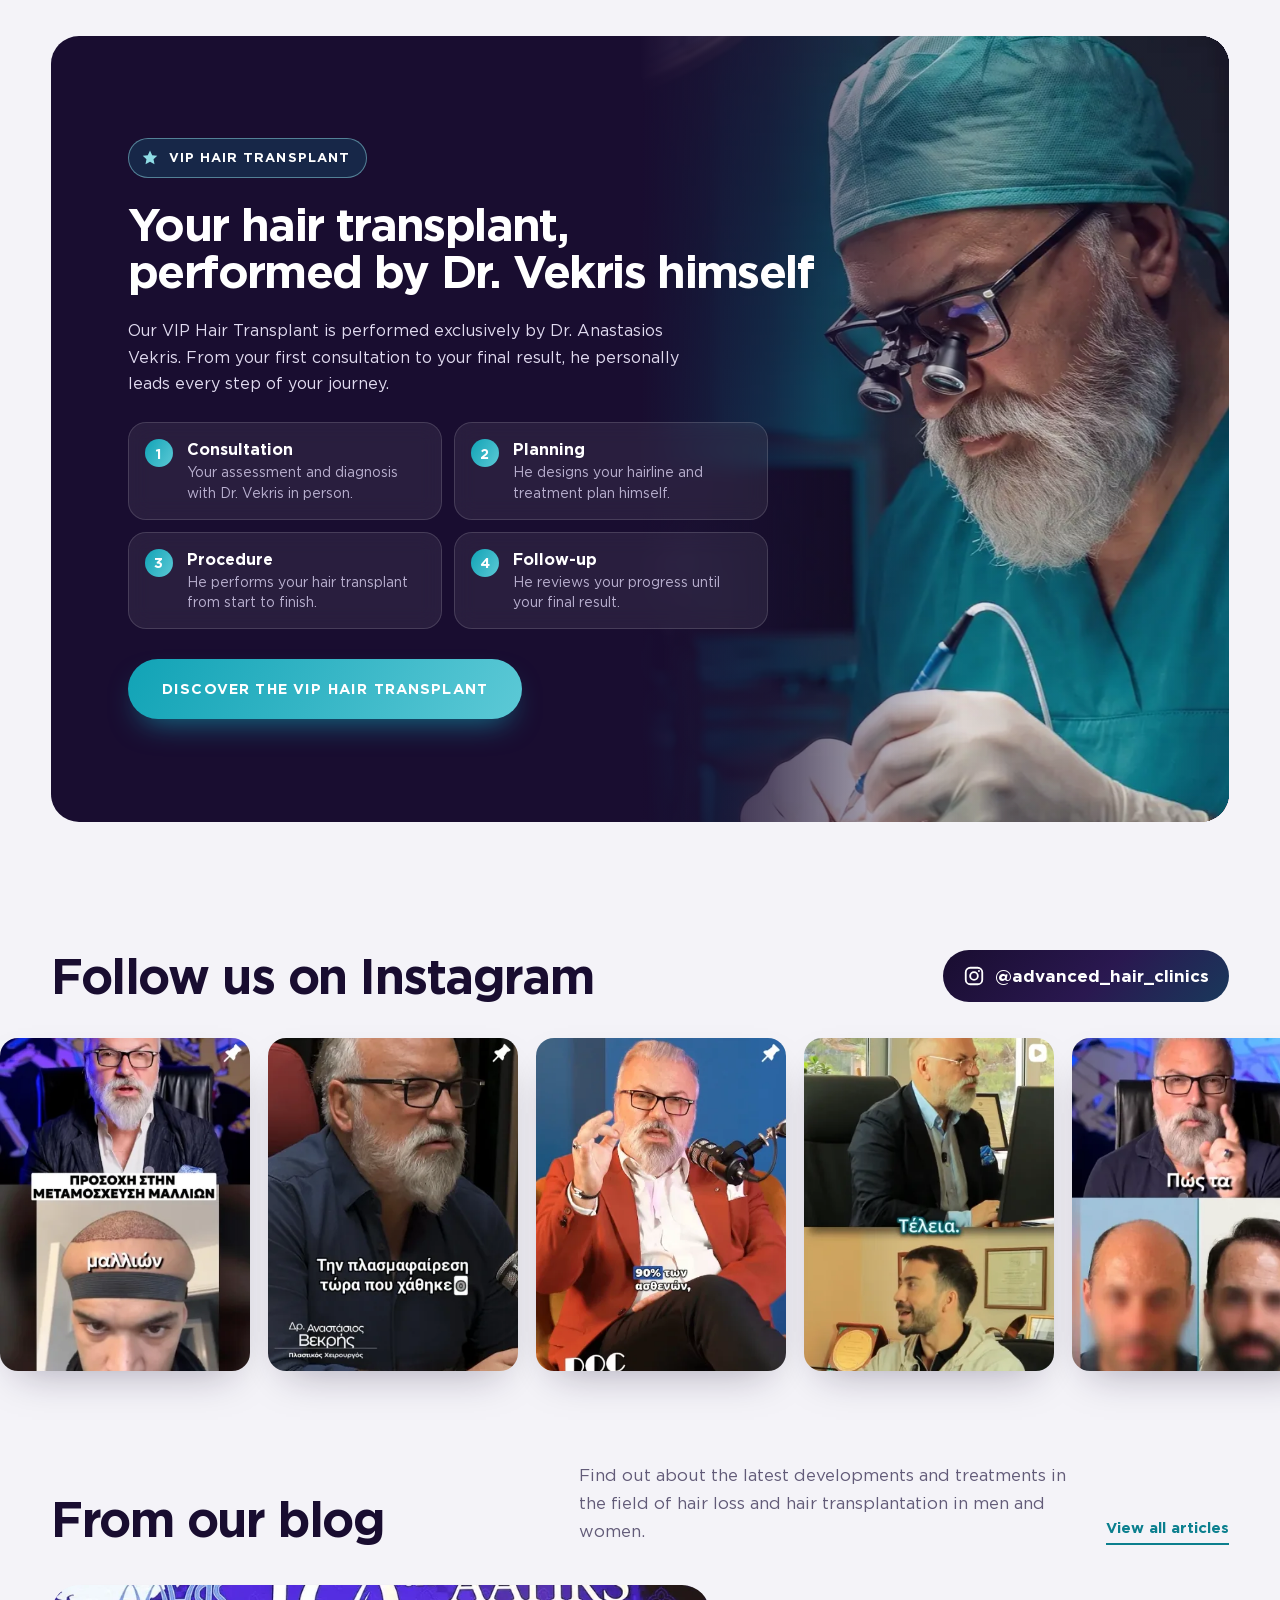
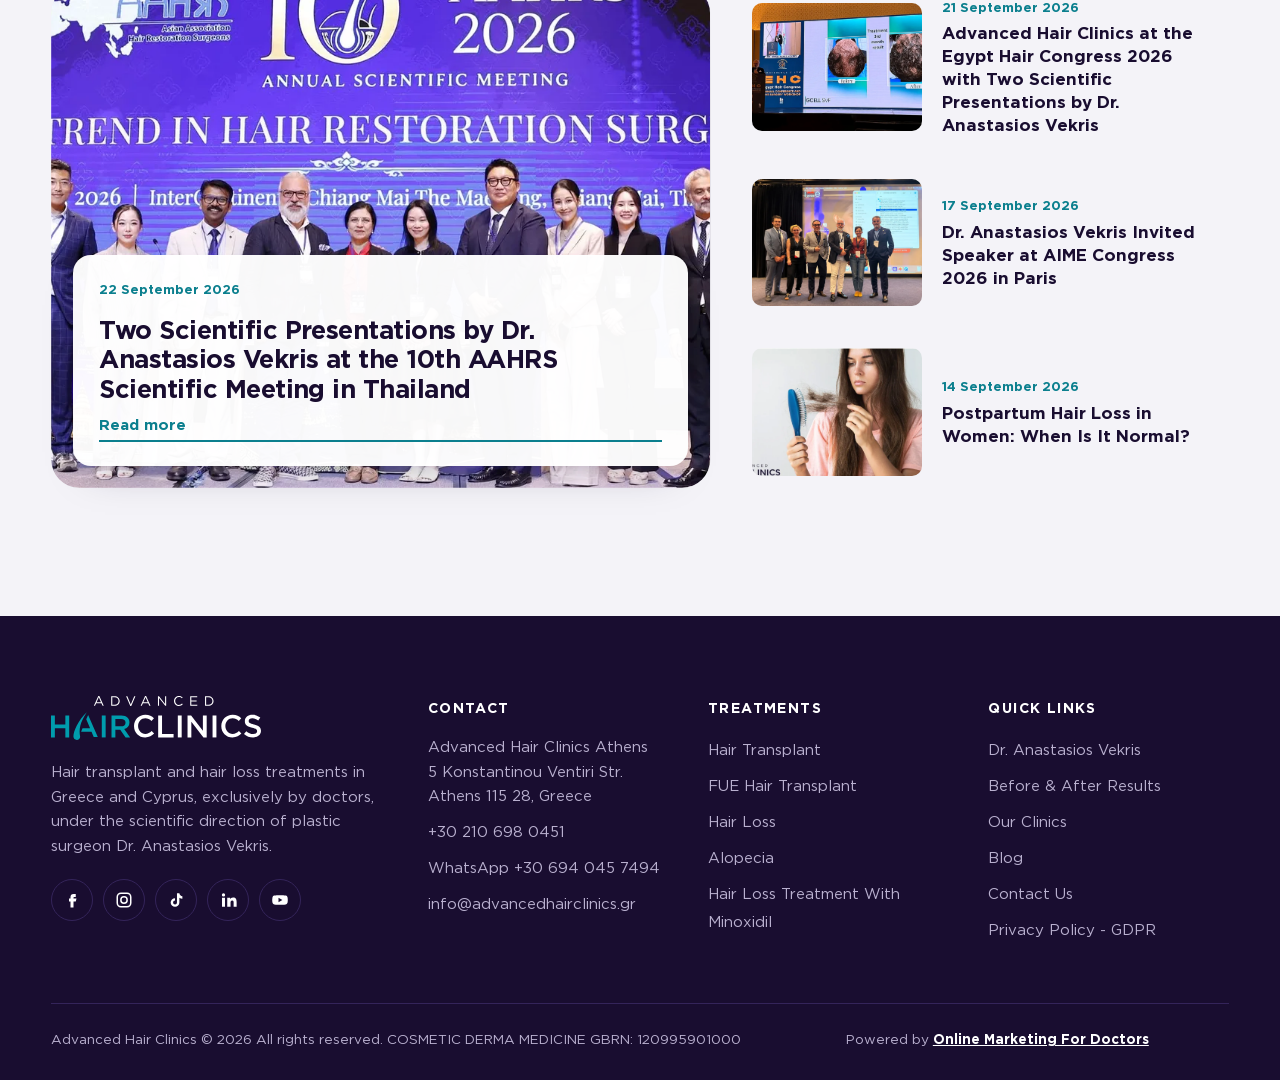
==== commit affb6e37: "Use the live site's brand typeface (Gotham Greek) on every page Self-hosts the two font files from a" ====
--- a/index.html
+++ b/index.html
@@ -8,9 +8,8 @@
 <meta name="description" content="The best hair transplant clinic in Greece and Cyprus. FUE hair transplantation exclusively by doctors, led by plastic surgeon Dr. Anastasios Vekris, President of the FUE Europe Society.">
 <meta name="theme-color" content="#190D30">
 <link rel="icon" href="assets/img/favicon.png">
-<link rel="preconnect" href="https://fonts.googleapis.com">
-<link rel="preconnect" href="https://fonts.gstatic.com" crossorigin>
-<link href="https://fonts.googleapis.com/css2?family=Archivo:ital,wdth,wght@0,100..125,400..800;1,100..125,700..800&family=Manrope:wght@400;500;600;700;800&display=swap" rel="stylesheet">
+<link rel="preload" href="/assets/fonts/ahc-regular.woff2" as="font" type="font/woff2" crossorigin>
+<link rel="preload" href="/assets/fonts/ahc-bold.woff2" as="font" type="font/woff2" crossorigin>
 <link rel="preload" as="image" href="assets/video/hero-poster.webp">
 <link rel="stylesheet" href="assets/css/style.css">
 </head>
--- a/assets/css/style.css
+++ b/assets/css/style.css
@@ -1,3 +1,7 @@
+/* Brand typeface, as on advancedhairclinics.gr: Gotham Greek Book (400) and Bold (600) */
+@font-face { font-family: 'AHC'; src: url('/assets/fonts/ahc-regular.woff2') format('woff2'); font-weight: 100 500; font-style: normal; font-display: swap; }
+@font-face { font-family: 'AHC'; src: url('/assets/fonts/ahc-bold.woff2') format('woff2'); font-weight: 600 900; font-style: normal; font-display: swap; }
+
 /* ==========================================================
    Advanced Hair Clinics · homepage
    Tokens
@@ -18,8 +22,8 @@
   --grad-ink: linear-gradient(135deg, #190D30 0%, #2A1850 55%, #0E4E63 130%);
   --grad-teal: linear-gradient(120deg, #11A3B6 0%, #5CC9D6 100%);
 
-  --display: "Archivo", "Helvetica Neue", Arial, sans-serif;
-  --sans: "Manrope", "Helvetica Neue", Arial, sans-serif;
+  --display: "AHC", system-ui, "Segoe UI", Roboto, Helvetica, Arial, sans-serif;
+  --sans: "AHC", system-ui, "Segoe UI", Roboto, Helvetica, Arial, sans-serif;
 
   --r-lg: 28px;
   --r-md: 18px;
@@ -1399,3 +1403,7 @@
   .hero-press-list .hp-ap-news img, .hero-press-list .hp-times-of-san-diego img { height: 28px; }
 }
 @media (prefers-reduced-motion: reduce) { .hero-press-list { animation: none; } }
+
+/* Press ticker as its own row under the hero buttons (hair transplant and FUE pages) */
+.hero-content > .hero-press { margin-top: 38px; opacity: 0; transform: translateY(14px); transition: opacity .9s var(--ease), transform .9s var(--ease); transition-delay: 1.35s; }
+.is-loaded .hero-content > .hero-press { opacity: 1; transform: none; }
